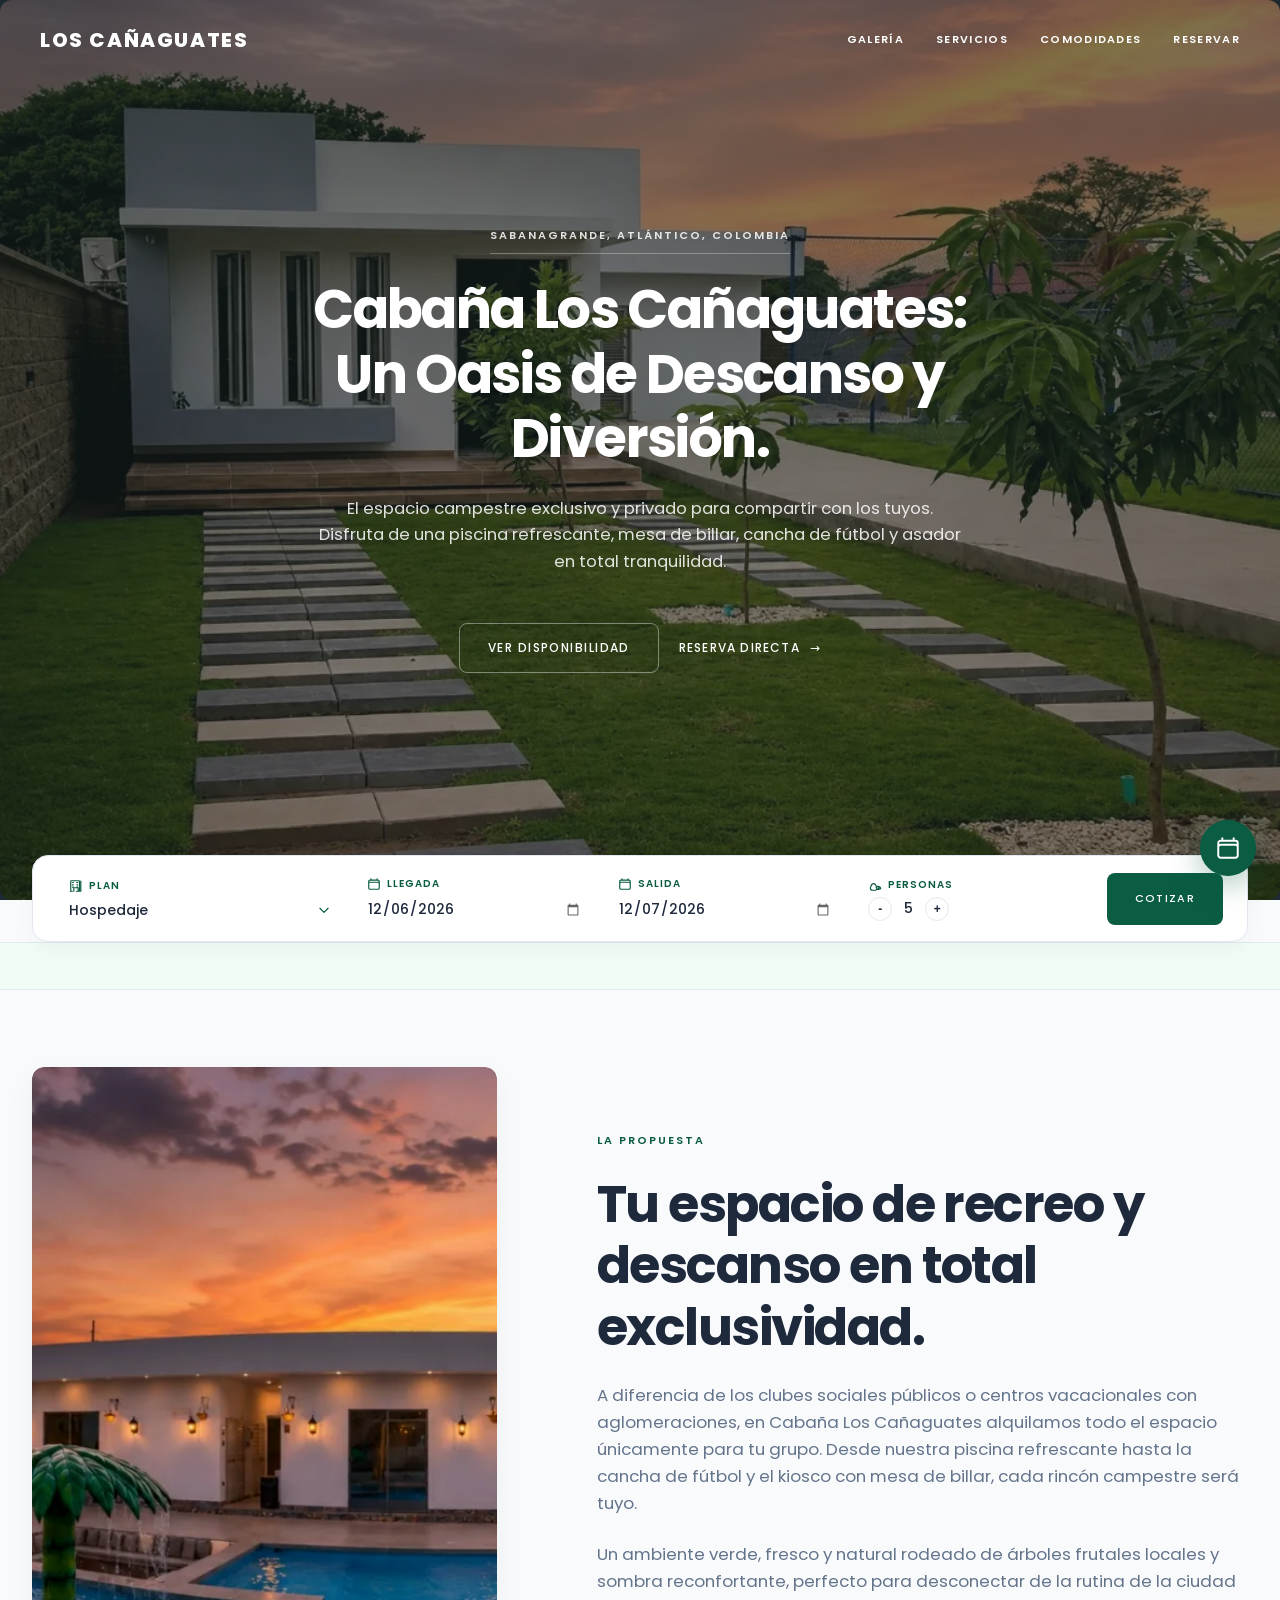
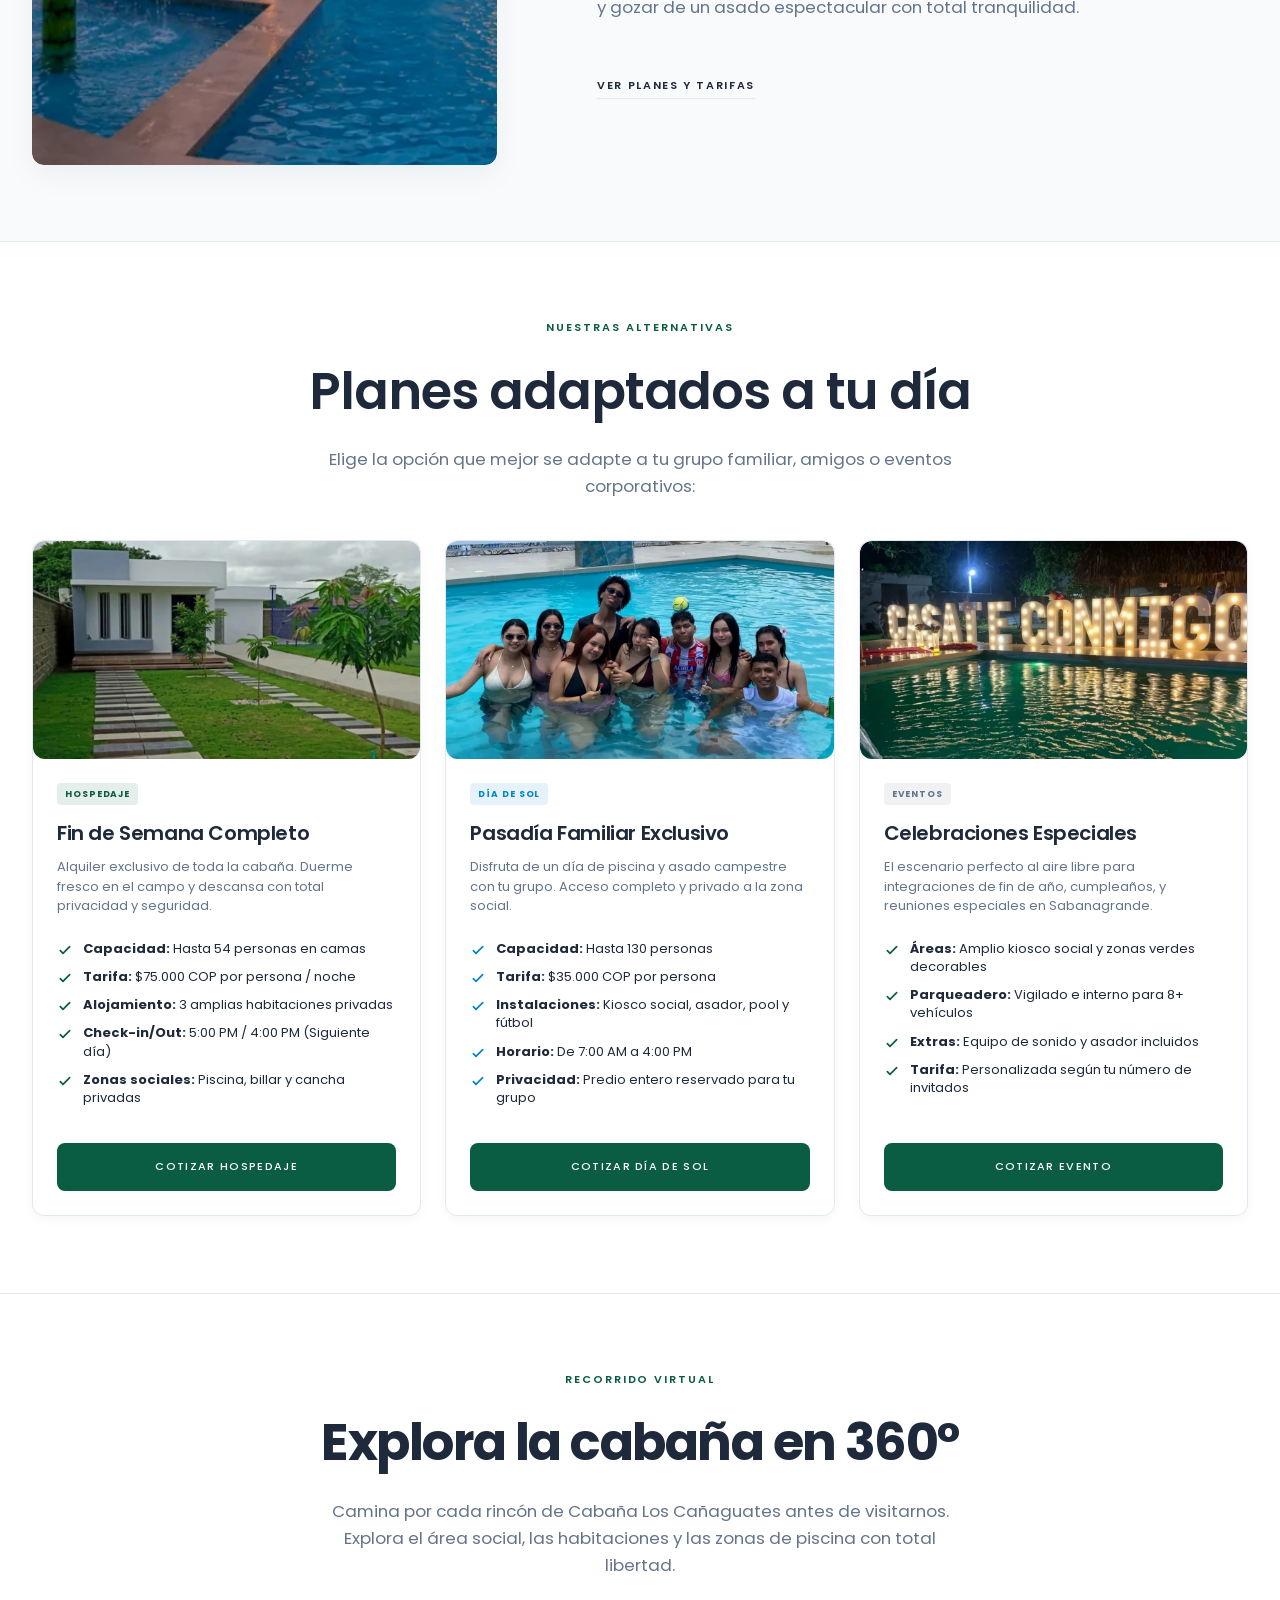
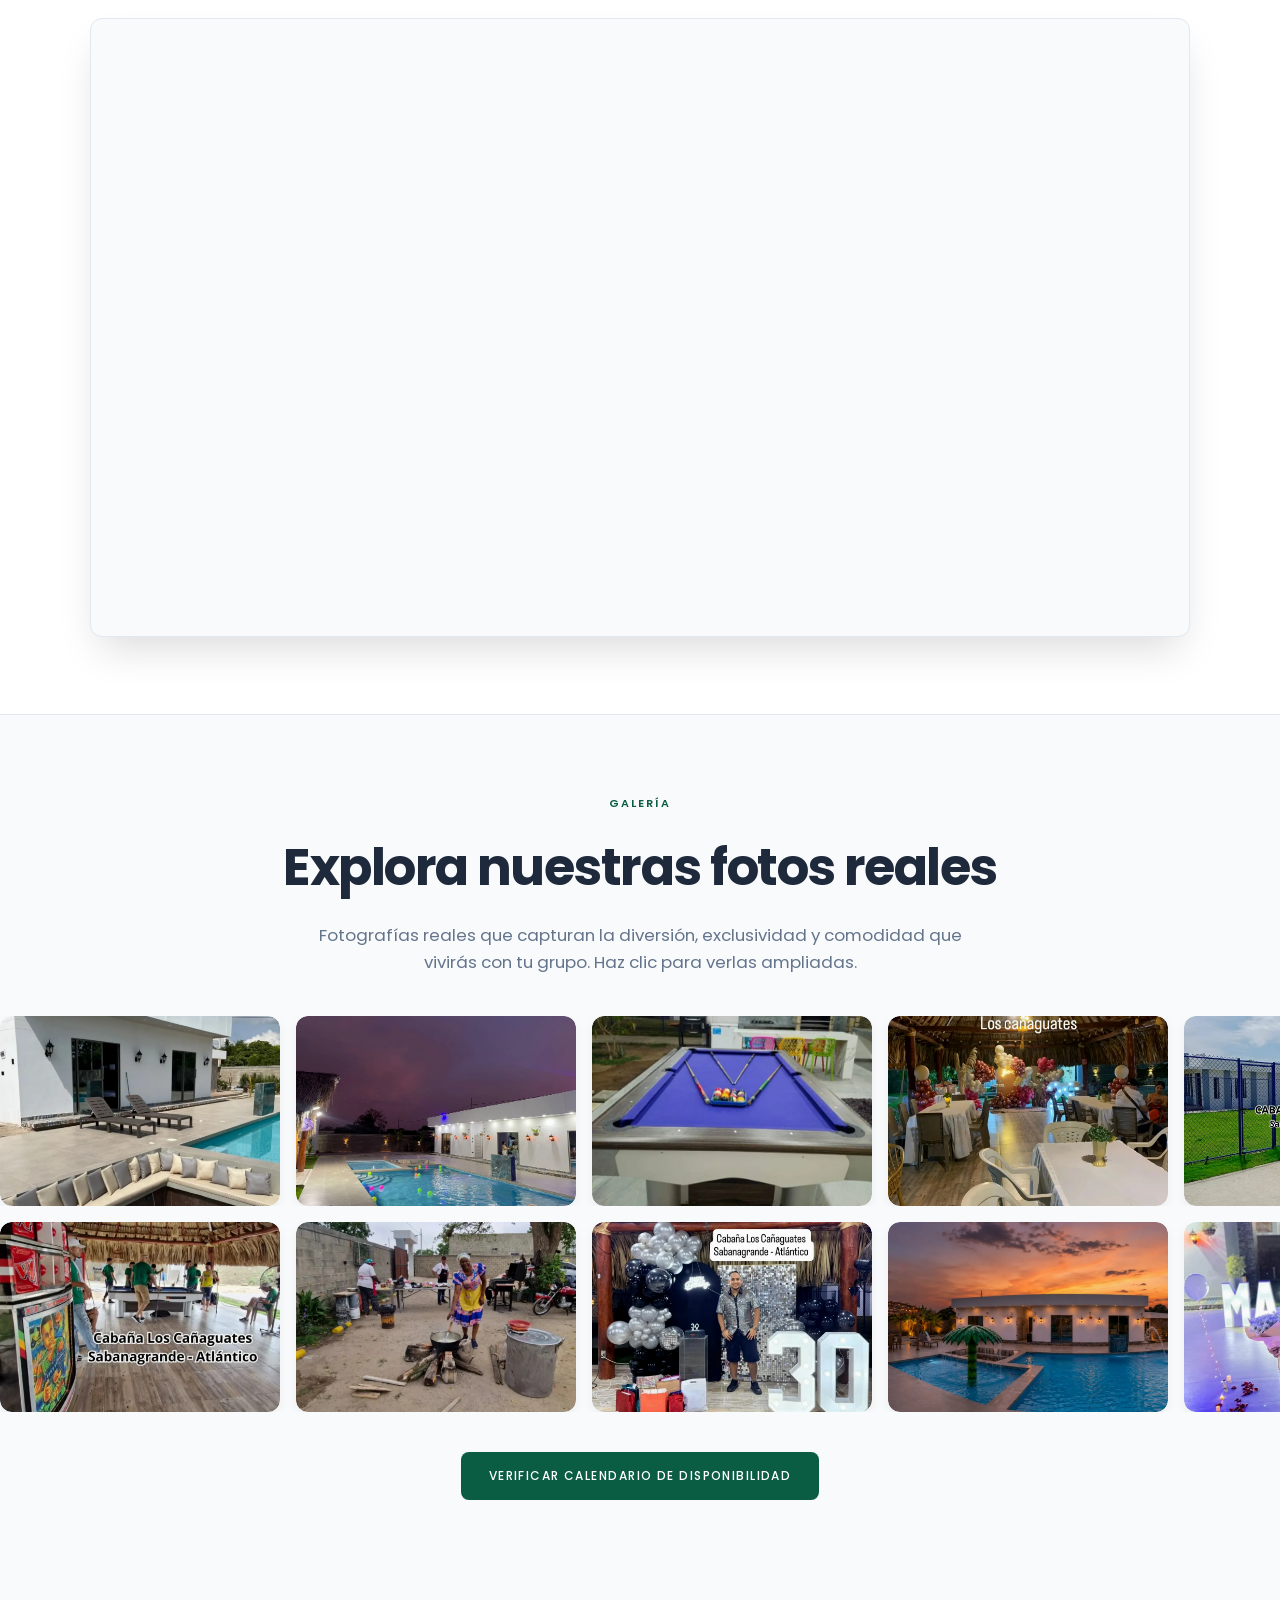
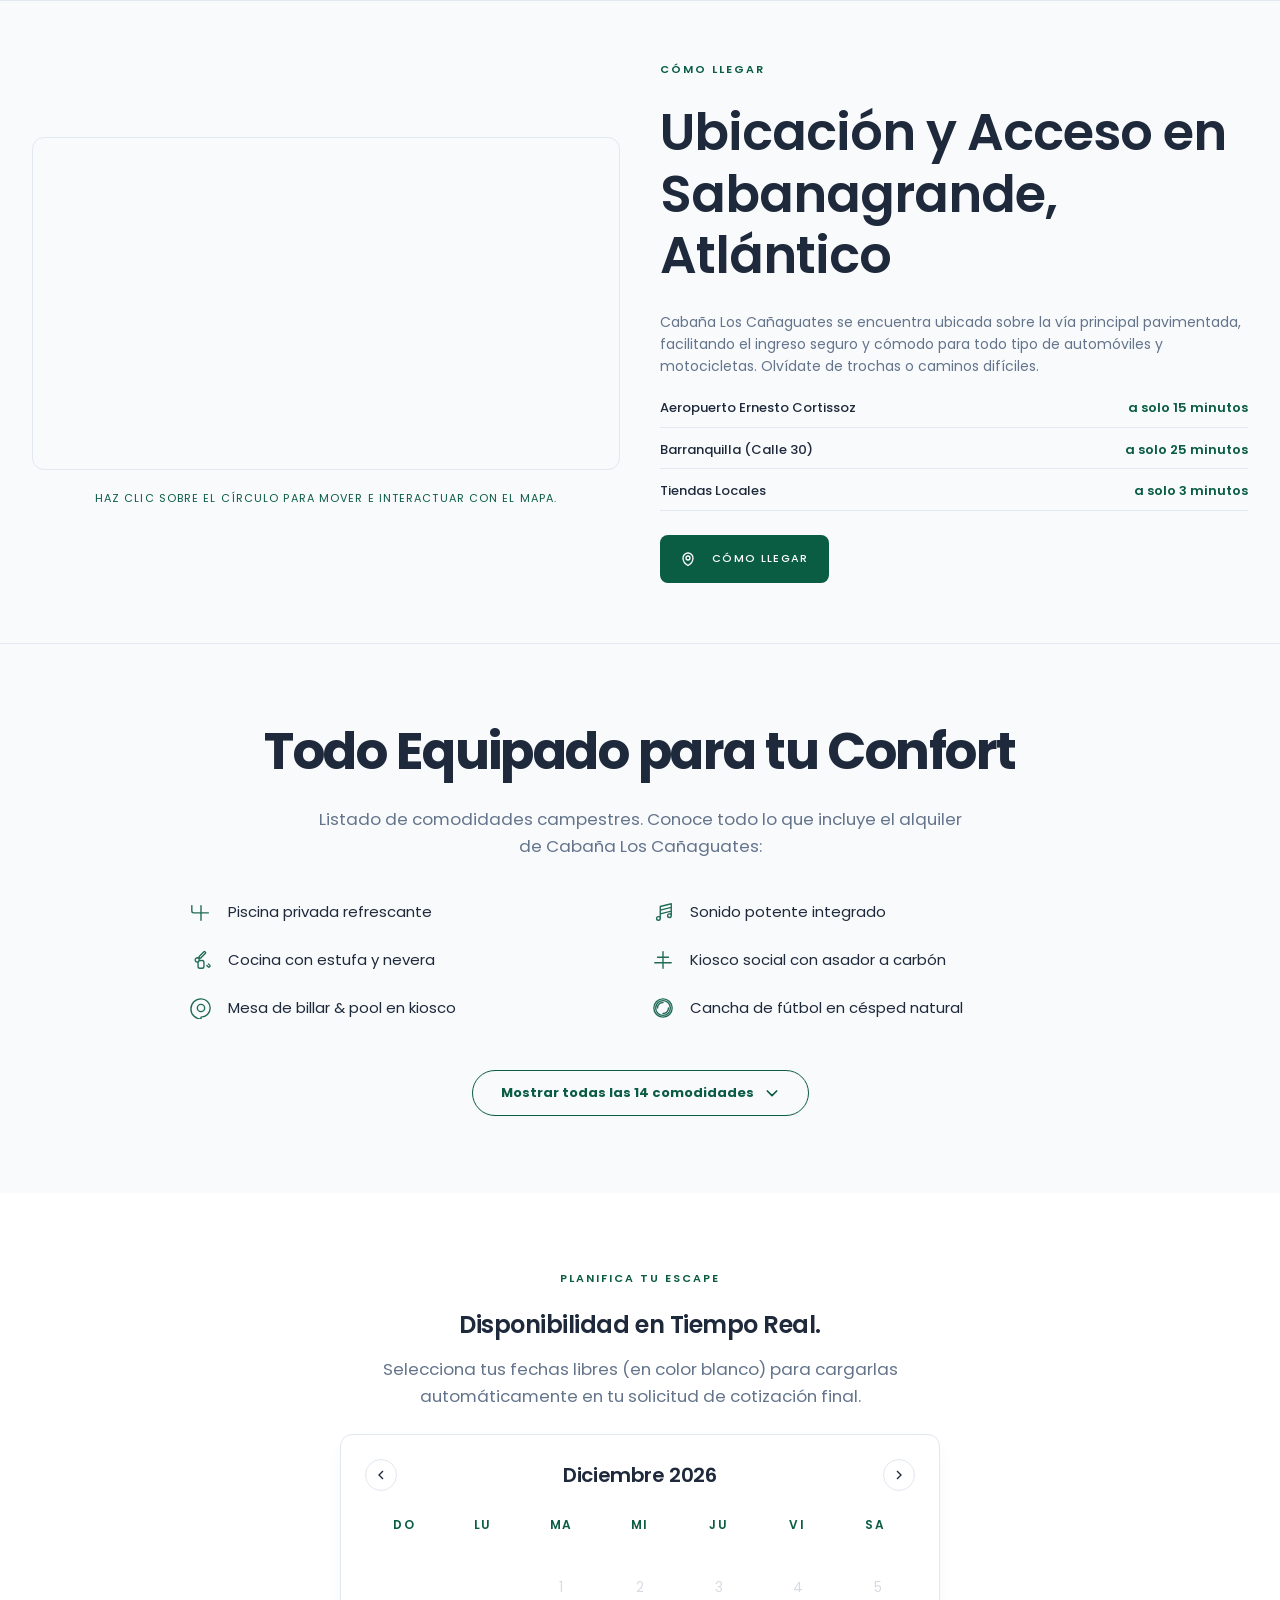
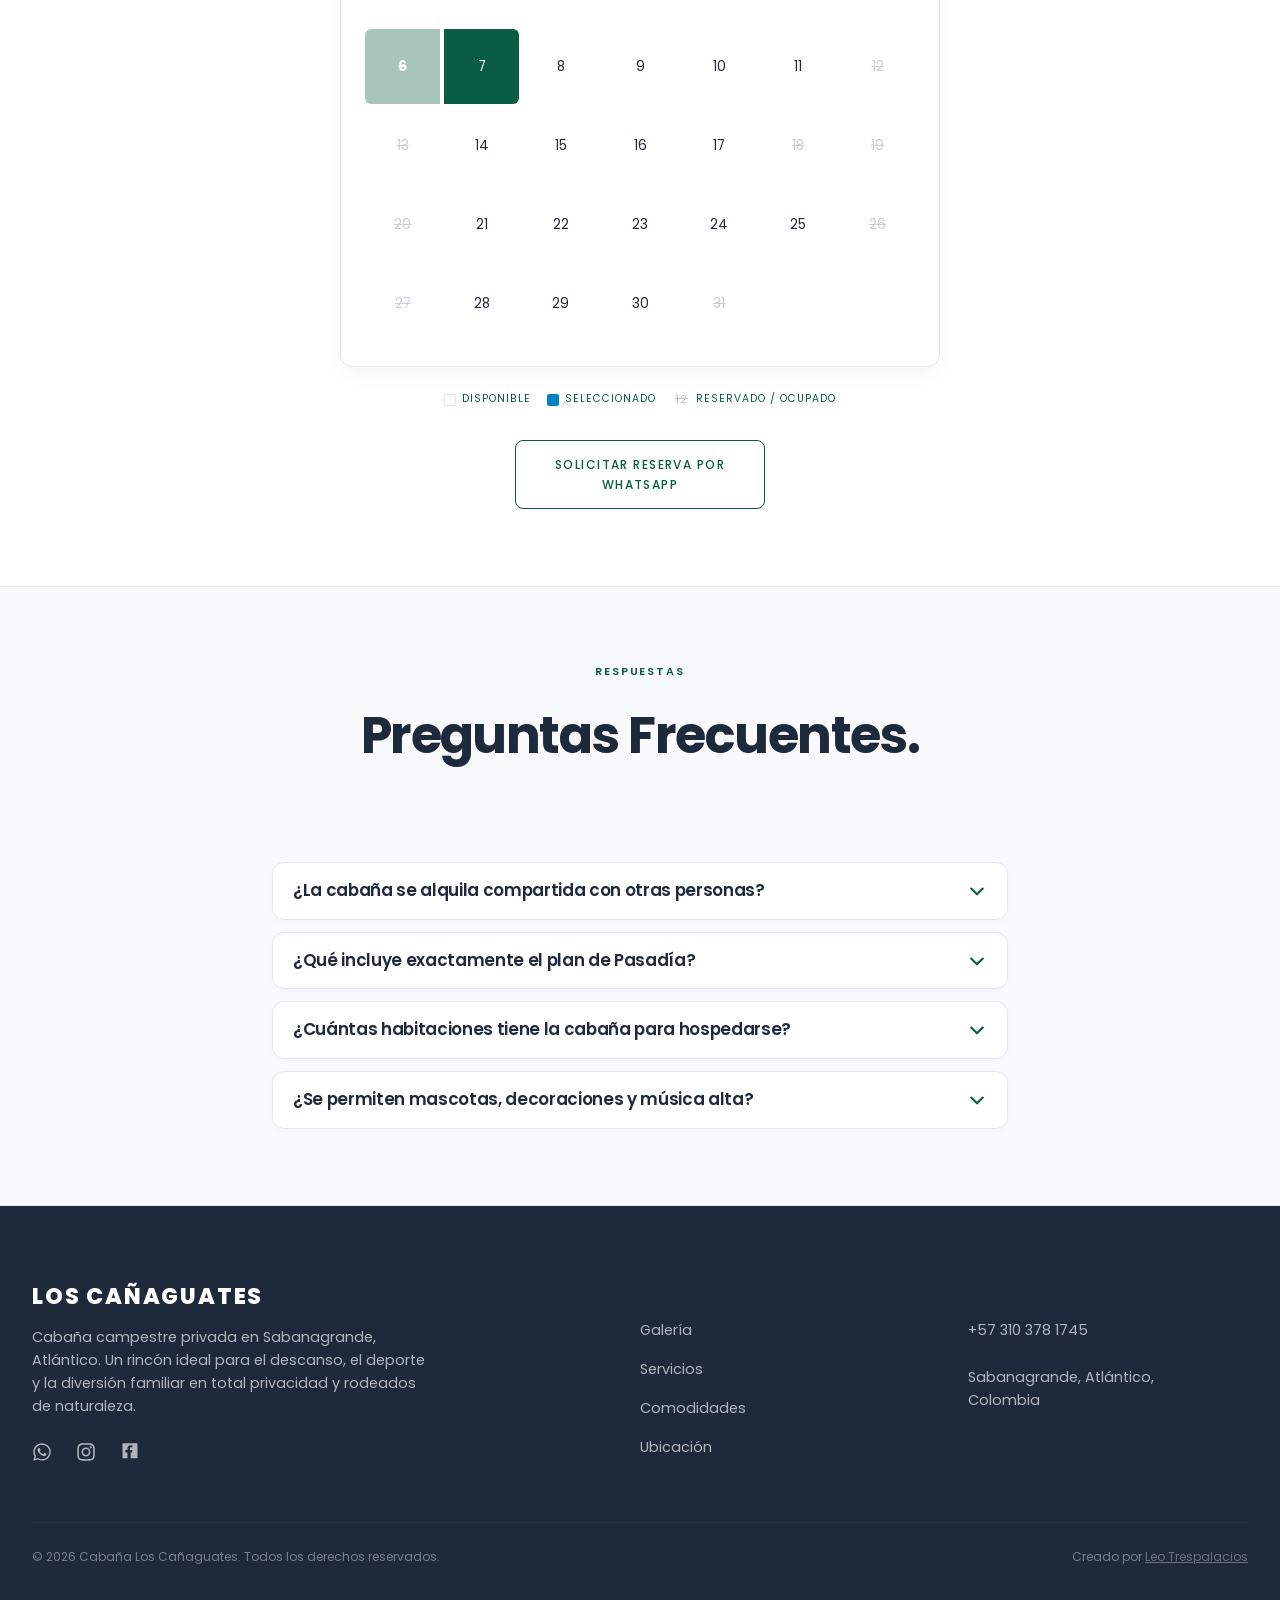
==== index.html @ 4676a1df "ux: simplificar seleccion de fecha para Pasadia y Eventos y optimizar flujos de clicks" ====
<!DOCTYPE html>
<html lang="es">
<head>
  <meta charset="UTF-8">
  <meta name="viewport" content="width=device-width, initial-scale=1.0, maximum-scale=1.0, user-scalable=no">
  <title>Cabaña Los Cañaguates | Alquiler de Cabaña en Sabanagrande, Atlántico | Pasadías y Descanso</title>
  <meta name="description" content="Reserva Cabaña Los Cañaguates en Sabanagrande, Atlántico. Cabaña privada de descanso con piscina, billar, cancha de fútbol y asador. Hospedaje familiar para 54 personas y pasadías.">
  <meta name="keywords" content="cabaña los cañaguates, alquiler cabaña sabanagrande, pasadías sabanagrande, día de sol piscina, cabaña de descanso familiar, eventos sabanagrande, cabaña atlantico">
  <meta name="author" content="Cabaña Los Cañaguates">
  <link rel="canonical" href="https://loscanaquates.com">
  
  <!-- Open Graph -->
  <meta property="og:title" content="Cabaña Los Cañaguates | Alquiler de Cabaña de Descanso y Pasadías en Sabanagrande">
  <meta property="og:description" content="Pasa un día de sol espectacular o un descanso inolvidable. Cabaña exclusiva con piscina, billar, fútbol y asador en Sabanagrande, Atlántico.">
  <meta property="og:image" content="assets/img/bg-hero.webp">
  <meta property="og:url" content="https://loscanaquates.com">
  <meta property="og:type" content="website">

  <!-- Hojas de Estilo -->
  <link rel="preload" href="assets/img/bg-hero.webp" as="image" fetchpriority="high">
  <link rel="stylesheet" href="index.css?v=20260529">
  <noscript>
    <style>
      .reveal {
        opacity: 1 !important;
        transform: none !important;
      }
    </style>
  </noscript>
  
  <!-- Schema.org SEO -->
  <script type="application/ld+json">
  {
    "@context": "https://schema.org",
    "@type": "LodgingBusiness",
    "name": "Cabaña Los Cañaguates",
    "image": "https://loscanaquates.com/assets/img/bg-hero.webp",
    "@id": "https://loscanaquates.com",
    "url": "https://loscanaquates.com",
    "telephone": "+573103781745",
    "address": {
      "@type": "PostalAddress",
      "addressLocality": "Sabanagrande",
      "addressRegion": "Atlántico",
      "addressCountry": "CO"
    },
    "geo": {
      "@type": "GeoCoordinates",
      "latitude": 10.7938,
      "longitude": -74.7570
    },
    "description": "Exclusiva cabaña campestre en Sabanagrande con piscina privada, cancha de fútbol, mesa de billar y asador. Ideal para pasadías y hospedaje de hasta 54 personas en camas.",
    "amenityFeature": [
      {
        "@type": "LocationFeatureSpecification",
        "name": "Piscina Privada",
        "value": true
      },
      {
        "@type": "LocationFeatureSpecification",
        "name": "Mesa de Billar",
        "value": true
      },
      {
        "@type": "LocationFeatureSpecification",
        "name": "Cancha de Fútbol",
        "value": true
      }
    ]
  }
  </script>
</head>
<body>

  <!-- Barra de Navegación -->
  <nav class="navbar" id="navbar">
    <a href="#inicio" class="logo">LOS CAÑAGUATES</a>
    <div class="nav-links">
      <a href="#galeria" class="nav-item">Galería</a>
      <a href="#servicios" class="nav-item">Servicios</a>
      <a href="#amenidades" class="nav-item">Comodidades</a>
      <a href="#calendario" class="nav-item">Reservar</a>
      <button id="menu-toggle" class="menu-toggle" aria-label="Menú">
        <svg xmlns="http://www.w3.org/2000/svg" viewBox="0 0 24 24" width="24" height="24" fill="none" stroke="currentColor" stroke-width="1.5" stroke-linecap="round" stroke-linejoin="round">
          <line x1="3" y1="12" x2="21" y2="12"></line>
          <line x1="3" y1="6" x2="21" y2="6"></line>
          <line x1="3" y1="18" x2="21" y2="18"></line>
        </svg>
      </button>
    </div>
  </nav>

  <!-- Menú Móvil -->
  <div id="mobile-menu" class="mobile-menu" aria-hidden="true">
    <div class="mobile-menu-content">
      <a href="#galeria" class="mobile-nav-item">Galería</a>
      <a href="#servicios" class="mobile-nav-item">Servicios</a>
      <a href="#amenidades" class="mobile-nav-item">Comodidades</a>
      <a href="#calendario" class="btn btn-outline-light mobile-btn-nav">Reservar</a>
    </div>
  </div>

  <!-- 1. Hero Principal -->
  <header id="inicio" class="hero">
    <img src="assets/img/bg-hero.webp" alt="Cabaña campestre Los Cañaguates en Sabanagrande, Atlántico" class="hero-bg desktop-bg">
    <img src="assets/img/bg-hero-mobile.webp" alt="Cabaña campestre Los Cañaguates en Sabanagrande, Atlántico - Vista móvil" class="hero-bg mobile-bg">

    <div class="hero-overlay"></div>
    <div class="container hero-content reveal">
      <span class="eyebrow" style="color: rgba(255,255,255,0.85); border-bottom: 1px solid rgba(255,255,255,0.3); display: inline-block; padding-bottom: 8px;">Sabanagrande, Atlántico, Colombia</span>
      <h1 class="text-serif-display" style="color: var(--color-white);">Cabaña Los Cañaguates: <br>Un Oasis de Descanso y Diversión.</h1>
      <p style="color: rgba(255,255,255,0.9);">El espacio campestre exclusivo y privado para compartir con los tuyos. Disfruta de una piscina refrescante, mesa de billar, cancha de fútbol y asador en total tranquilidad.</p>
      <div class="hero-actions">
        <a href="#calendario" class="btn btn-outline-light">VER DISPONIBILIDAD</a>
        <a href="#calendario" class="btn btn-text" style="color: var(--color-white); font-weight: 500;">RESERVA DIRECTA <span>&rarr;</span></a>
      </div>
    </div>
  </header>

  <!-- 2. Barra de Reserva Avanzada (Booking Bar) -->
  <section class="booking-bar-section">
    <div class="container">
      <div class="booking-bar reveal">
        <div class="booking-field" id="booking-field-plan">
          <div class="booking-label-wrap">
            <svg class="booking-field-icon" xmlns="http://www.w3.org/2000/svg" fill="none" viewBox="0 0 24 24" stroke="currentColor" stroke-width="2">
              <path stroke-linecap="round" stroke-linejoin="round" d="M8.25 21v-4.875c0-.621.504-1.125 1.125-1.125h5.25c.621 0 1.125.504 1.125 1.125V21m0 0h4.5V3.545M12.75 21h7.5M2.25 21h3.45M3 20V4a1 1 0 011-1h13a1 1 0 011 1v16.5M6 6h1.5M6 10h1.5M6 14h1.5M13.5 6H15M13.5 10H15M13.5 14H15" />
            </svg>
            <label class="booking-label" for="booking-plan">Plan</label>
          </div>
          <select id="booking-plan" class="booking-input-select">
            <option value="Hospedaje">Hospedaje</option>
            <option value="Pasadía">Pasadía</option>
          </select>
        </div>
        <div class="booking-field" id="booking-field-checkin">
          <div class="booking-label-wrap">
            <svg class="booking-field-icon" xmlns="http://www.w3.org/2000/svg" fill="none" viewBox="0 0 24 24" stroke="currentColor" stroke-width="2">
              <path stroke-linecap="round" stroke-linejoin="round" d="M6.75 3v2.25M17.25 3v2.25M3 18.75V7.5a2.25 2.25 0 012.25-2.25h13.5A2.25 2.25 0 0121 7.5v11.25m-18 0A2.25 2.25 0 005.25 21h13.5A2.25 2.25 0 0021 18.75m-18 0v-7.5A2.25 2.25 0 015.25 9h13.5A2.25 2.25 0 0121 11.25v7.5" />
            </svg>
            <label class="booking-label" for="booking-checkin">Llegada</label>
          </div>
          <input type="date" id="booking-checkin" class="booking-input">
        </div>
        <div class="booking-field" id="booking-field-checkout">
          <div class="booking-label-wrap">
            <svg class="booking-field-icon" xmlns="http://www.w3.org/2000/svg" fill="none" viewBox="0 0 24 24" stroke="currentColor" stroke-width="2">
              <path stroke-linecap="round" stroke-linejoin="round" d="M6.75 3v2.25M17.25 3v2.25M3 18.75V7.5a2.25 2.25 0 012.25-2.25h13.5A2.25 2.25 0 0121 7.5v11.25m-18 0A2.25 2.25 0 005.25 21h13.5A2.25 2.25 0 0021 18.75m-18 0v-7.5A2.25 2.25 0 015.25 9h13.5A2.25 2.25 0 0121 11.25v7.5" />
            </svg>
            <label class="booking-label" for="booking-checkout">Salida</label>
          </div>
          <input type="date" id="booking-checkout" class="booking-input">
        </div>
        <div class="booking-field" id="booking-field-guests">
          <div class="booking-label-wrap">
            <svg class="booking-field-icon" xmlns="http://www.w3.org/2000/svg" fill="none" viewBox="0 0 24 24" stroke="currentColor" stroke-width="2">
              <path stroke-linecap="round" stroke-linejoin="round" d="M15 19.128a9.38 9.38 0 002.625.372 9.337 9.337 0 004.121-.952 4.125 4.125 0 00-7.533-2.493M15 19.128v-.003c0-1.113-.285-2.16-.786-3.07M15 19.128v.109A3.362 3.362 0 0111.64 21H8c-2.21 0-4-1.79-4-4 0-1.18.513-2.237 1.33-2.97a4.125 4.125 0 017.532-2.446 4.135 4.135 0 003.138 3.137c1.113.286 2.16.786 3.07 1.286v.109a3.363 3.363 0 01-3.07 3.069z" />
            </svg>
            <span class="booking-label">Personas</span>
          </div>
          <div class="booking-stepper">
            <button type="button" class="booking-step-btn" onclick="adjustGuests(-1)">-</button>
            <span class="booking-value" id="booking-guests-val">5</span>
            <button type="button" class="booking-step-btn" onclick="adjustGuests(1)">+</button>
          </div>
        </div>
        <button type="button" id="booking-submit-btn" class="btn btn-solid booking-btn">Cotizar</button>
      </div>
    </div>
  </section>

  <!-- 3. Ticker Marquee (Cinta de texto en bucle) -->
  <section class="quick-facts-ticker">
    <div class="marquee-container reveal">
      <div class="marquee-content">
        <div class="fact-item"><span>Pasadía hasta 60 personas</span><span class="separator">|</span></div>
        <div class="fact-item"><span>Hospedaje de 3 habitaciones</span><span class="separator">|</span></div>
        <div class="fact-item"><span>Piscina, Billar y Fútbol</span><span class="separator">|</span></div>
        <div class="fact-item"><span>Exclusividad y Privacidad 100%</span><span class="separator">|</span></div>
        <!-- Duplicados para bucle continuo -->
        <div class="fact-item"><span>Pasadía hasta 60 personas</span><span class="separator">|</span></div>
        <div class="fact-item"><span>Hospedaje de 3 habitaciones</span><span class="separator">|</span></div>
        <div class="fact-item"><span>Piscina, Billar y Fútbol</span><span class="separator">|</span></div>
        <div class="fact-item"><span>Exclusividad y Privacidad 100%</span><span class="separator">|</span></div>
      </div>
    </div>
  </section>

  <!-- 4. Experiencia / La Propuesta -->
  <section class="section-padding">
    <div class="container experience-wrap">
      <div class="experience-image reveal">
        <img src="assets/img/piscina-lounge-atardecer.webp" alt="Piscina familiar al atardecer en Cabaña Los Cañaguates, Sabanagrande" loading="lazy">
      </div>
      <div class="experience-text reveal delay-2">
        <span class="eyebrow">La Propuesta</span>
        <h2 class="section-title text-serif-display">Tu espacio de recreo y descanso en total exclusividad.</h2>
        <p>A diferencia de los clubes sociales públicos o centros vacacionales con aglomeraciones, en Cabaña Los Cañaguates alquilamos todo el espacio únicamente para tu grupo. Desde nuestra piscina refrescante hasta la cancha de fútbol y el kiosco con mesa de billar, cada rincón campestre será tuyo.</p>
        <p>Un ambiente verde, fresco y natural rodeado de árboles frutales locales y sombra reconfortante, perfecto para desconectar de la rutina de la ciudad y gozar de un asado espectacular con total tranquilidad.</p>
        <br>
        <a href="#servicios" class="link-underline">Ver planes y tarifas</a>
      </div>
    </div>
  </section>

  <!-- 5. Selector de Alternativas (Servicios en 3 Tarjetas) -->
  <section id="servicios" class="section-padding border-top" style="background-color: var(--color-white);">
    <div class="container reveal">
      <div class="text-center mb-24">
        <span class="eyebrow">Nuestras Alternativas</span>
        <h2 class="section-title">Planes adaptados a tu día</h2>
        <p class="section-subtitle center">Elige la opción que mejor se adapte a tu grupo familiar, amigos o eventos corporativos:</p>
      </div>
 
      <div class="services-cards-grid">
        
        <!-- Tarjeta 1: Hospedaje -->
        <div class="service-card">
          <div class="card-image">
            <img src="assets/img/casa-jardin-camino.webp" alt="Alojamiento campestre en Cabaña Los Cañaguates, Sabanagrande, Atlántico" loading="lazy">
          </div>
          <div class="card-content">
            <span class="service-tag tag-hospedaje">Hospedaje</span>
            <h3>Fin de Semana Completo</h3>
            <p class="card-description">Alquiler exclusivo de toda la cabaña. Duerme fresco en el campo y descansa con total privacidad y seguridad.</p>
            
            <ul class="card-bullets">
              <li>
                <svg class="bullet-icon bullet-icon-green" xmlns="http://www.w3.org/2000/svg" fill="none" viewBox="0 0 24 24" stroke="currentColor" stroke-width="2.5"><path stroke-linecap="round" stroke-linejoin="round" d="M5 13l4 4L19 7" /></svg>
                <span><strong>Capacidad:</strong> Hasta 54 personas en camas</span>
              </li>
              <li>
                <svg class="bullet-icon bullet-icon-green" xmlns="http://www.w3.org/2000/svg" fill="none" viewBox="0 0 24 24" stroke="currentColor" stroke-width="2.5"><path stroke-linecap="round" stroke-linejoin="round" d="M5 13l4 4L19 7" /></svg>
                <span><strong>Tarifa:</strong> $75.000 COP por persona / noche</span>
              </li>
              <li>
                <svg class="bullet-icon bullet-icon-green" xmlns="http://www.w3.org/2000/svg" fill="none" viewBox="0 0 24 24" stroke="currentColor" stroke-width="2.5"><path stroke-linecap="round" stroke-linejoin="round" d="M5 13l4 4L19 7" /></svg>
                <span><strong>Alojamiento:</strong> 3 amplias habitaciones privadas</span>
              </li>
              <li>
                <svg class="bullet-icon bullet-icon-green" xmlns="http://www.w3.org/2000/svg" fill="none" viewBox="0 0 24 24" stroke="currentColor" stroke-width="2.5"><path stroke-linecap="round" stroke-linejoin="round" d="M5 13l4 4L19 7" /></svg>
                <span><strong>Check-in/Out:</strong> 5:00 PM / 4:00 PM (Siguiente día)</span>
              </li>
              <li>
                <svg class="bullet-icon bullet-icon-green" xmlns="http://www.w3.org/2000/svg" fill="none" viewBox="0 0 24 24" stroke="currentColor" stroke-width="2.5"><path stroke-linecap="round" stroke-linejoin="round" d="M5 13l4 4L19 7" /></svg>
                <span><strong>Zonas sociales:</strong> Piscina, billar y cancha privadas</span>
              </li>
            </ul>
            
            <div class="card-footer-action">
              <a href="#calendario" onclick="setFormPlan('Hospedaje')" class="btn btn-solid btn-green-bg card-btn">Cotizar Hospedaje</a>
            </div>
          </div>
        </div>

        <!-- Tarjeta 2: Pasadía -->
        <div class="service-card">
          <div class="card-image">
            <img src="assets/img/piscina-huespedes-dia.webp" alt="Pasadía y día de sol en Cabaña Los Cañaguates, Sabanagrande" loading="lazy">
          </div>
          <div class="card-content">
            <span class="service-tag tag-pasadia">Día de Sol</span>
            <h3>Pasadía Familiar Exclusivo</h3>
            <p class="card-description">Disfruta de un día de piscina y asado campestre con tu grupo. Acceso completo y privado a la zona social.</p>
            
            <ul class="card-bullets">
              <li>
                <svg class="bullet-icon bullet-icon-blue" xmlns="http://www.w3.org/2000/svg" fill="none" viewBox="0 0 24 24" stroke="currentColor" stroke-width="2.5"><path stroke-linecap="round" stroke-linejoin="round" d="M5 13l4 4L19 7" /></svg>
                <span><strong>Capacidad:</strong> Hasta 130 personas</span>
              </li>
              <li>
                <svg class="bullet-icon bullet-icon-blue" xmlns="http://www.w3.org/2000/svg" fill="none" viewBox="0 0 24 24" stroke="currentColor" stroke-width="2.5"><path stroke-linecap="round" stroke-linejoin="round" d="M5 13l4 4L19 7" /></svg>
                <span><strong>Tarifa:</strong> $35.000 COP por persona</span>
              </li>
              <li>
                <svg class="bullet-icon bullet-icon-blue" xmlns="http://www.w3.org/2000/svg" fill="none" viewBox="0 0 24 24" stroke="currentColor" stroke-width="2.5"><path stroke-linecap="round" stroke-linejoin="round" d="M5 13l4 4L19 7" /></svg>
                <span><strong>Instalaciones:</strong> Kiosco social, asador, pool y fútbol</span>
              </li>
              <li>
                <svg class="bullet-icon bullet-icon-blue" xmlns="http://www.w3.org/2000/svg" fill="none" viewBox="0 0 24 24" stroke="currentColor" stroke-width="2.5"><path stroke-linecap="round" stroke-linejoin="round" d="M5 13l4 4L19 7" /></svg>
                <span><strong>Horario:</strong> De 7:00 AM a 4:00 PM</span>
              </li>
              <li>
                <svg class="bullet-icon bullet-icon-blue" xmlns="http://www.w3.org/2000/svg" fill="none" viewBox="0 0 24 24" stroke="currentColor" stroke-width="2.5"><path stroke-linecap="round" stroke-linejoin="round" d="M5 13l4 4L19 7" /></svg>
                <span><strong>Privacidad:</strong> Predio entero reservado para tu grupo</span>
              </li>
            </ul>
            
            <div class="card-footer-action">
              <a href="#calendario" onclick="setFormPlan('Pasadía')" class="btn btn-solid btn-green-bg card-btn">Cotizar Día de Sol</a>
            </div>
          </div>
        </div>

        <!-- Tarjeta 3: Eventos -->
        <div class="service-card">
          <div class="card-image">
            <img src="assets/img/evento-propuesta-matrimonio.webp" alt="Eventos y celebraciones especiales en Sabanagrande, Atlántico" loading="lazy">
          </div>
          <div class="card-content">
            <span class="service-tag tag-eventos">Eventos</span>
            <h3>Celebraciones Especiales</h3>
            <p class="card-description">El escenario perfecto al aire libre para integraciones de fin de año, cumpleaños, y reuniones especiales en Sabanagrande.</p>
            
            <ul class="card-bullets">
              <li>
                <svg class="bullet-icon bullet-icon-green" xmlns="http://www.w3.org/2000/svg" fill="none" viewBox="0 0 24 24" stroke="currentColor" stroke-width="2.5"><path stroke-linecap="round" stroke-linejoin="round" d="M5 13l4 4L19 7" /></svg>
                <span><strong>Áreas:</strong> Amplio kiosco social y zonas verdes decorables</span>
              </li>
              <li>
                <svg class="bullet-icon bullet-icon-green" xmlns="http://www.w3.org/2000/svg" fill="none" viewBox="0 0 24 24" stroke="currentColor" stroke-width="2.5"><path stroke-linecap="round" stroke-linejoin="round" d="M5 13l4 4L19 7" /></svg>
                <span><strong>Parqueadero:</strong> Vigilado e interno para 8+ vehículos</span>
              </li>
              <li>
                <svg class="bullet-icon bullet-icon-green" xmlns="http://www.w3.org/2000/svg" fill="none" viewBox="0 0 24 24" stroke="currentColor" stroke-width="2.5"><path stroke-linecap="round" stroke-linejoin="round" d="M5 13l4 4L19 7" /></svg>
                <span><strong>Extras:</strong> Equipo de sonido y asador incluidos</span>
              </li>
              <li>
                <svg class="bullet-icon bullet-icon-green" xmlns="http://www.w3.org/2000/svg" fill="none" viewBox="0 0 24 24" stroke="currentColor" stroke-width="2.5"><path stroke-linecap="round" stroke-linejoin="round" d="M5 13l4 4L19 7" /></svg>
                <span><strong>Tarifa:</strong> Personalizada según tu número de invitados</span>
              </li>
            </ul>
            
            <div class="card-footer-action">
              <a href="https://api.whatsapp.com/send/?phone=573103781745&text=Hola%20Caba%C3%B1a%20Los%20Ca%C3%B1aguates%2C%20quiero%20cotizar%20un%20evento%20especial." target="_blank" class="btn btn-solid btn-green-bg card-btn">Cotizar Evento</a>
            </div>
          </div>
        </div>

      </div>
    </div>
  </section>

  <!-- 5.5. Tour Virtual 360° -->
  <section id="tour-360" class="section-padding border-top" style="background-color: var(--color-white);">
    <div class="container reveal">
      <div class="text-center mb-24">
        <span class="eyebrow">Recorrido Virtual</span>
        <h2 class="section-title text-serif-display">Explora la cabaña en 360°</h2>
        <p class="section-subtitle center">Camina por cada rincón de Cabaña Los Cañaguates antes de visitarnos. Explora el área social, las habitaciones y las zonas de piscina con total libertad.</p>
      </div>
      
      <div class="tour-360-wrapper">
        <!-- REEMPLAZAR EL SRC DE ESTE IFRAME CON EL ENLACE DEL TOUR 360 REAL -->
        <iframe 
          src="https://tour.panoee.net/6a1b6d16828c2418511ce2ad" 
          title="Tour Virtual 360 Cabaña Los Cañaguates" 
          allowfullscreen 
          loading="lazy">
        </iframe>
      </div>
    </div>
  </section>

  <!-- 6. Galería Horizontal Infinita de Doble Fila -->
  <section id="galeria" class="gallery border-top gallery-section-spacing" style="background-color: var(--color-light);">
    <div class="container">
      <div class="text-center reveal mb-24">
        <span class="eyebrow">Galería</span>
        <h2 class="section-title text-serif-display">Explora nuestras fotos reales</h2>
        <p class="section-subtitle center">Fotografías reales que capturan la diversión, exclusividad y comodidad que vivirás con tu grupo. Haz clic para verlas ampliadas.</p>
      </div>
    </div>

    <!-- Fila 1: Se desplaza hacia la izquierda -->
    <div class="infinite-gallery-row infinite-gallery-row--left reveal delay-1">
      <div class="infinite-gallery-track" id="gallery-track-1">
        <div class="gallery-slide-card"><img src="assets/img/casa-piscina-asoleadoras.webp" alt="Casa y piscina principal con asoleadoras" loading="lazy"></div>
        <div class="gallery-slide-card"><img src="assets/img/piscina-noche-decorada.webp" alt="Piscina iluminada de noche con esferas de colores" loading="lazy"></div>
        <div class="gallery-slide-card"><img src="assets/img/mesa-billar.webp" alt="Mesa de billar profesional en el kiosco" loading="lazy"></div>
        <div class="gallery-slide-card"><img src="assets/img/kiosco-decoracion-fiesta.webp" alt="Decoración de fiesta social bajo el kiosco" loading="lazy"></div>
        <div class="gallery-slide-card"><img src="assets/img/cancha-futbol.webp" alt="Cancha de fútbol de césped natural" loading="lazy"></div>
        <!-- Copias duplicadas para efecto infinito sin costura -->
        <div class="gallery-slide-card"><img src="assets/img/casa-piscina-asoleadoras.webp" alt="Casa y piscina principal con asoleadoras" loading="lazy"></div>
        <div class="gallery-slide-card"><img src="assets/img/piscina-noche-decorada.webp" alt="Piscina iluminada de noche con esferas de colores" loading="lazy"></div>
        <div class="gallery-slide-card"><img src="assets/img/mesa-billar.webp" alt="Mesa de billar profesional en el kiosco" loading="lazy"></div>
        <div class="gallery-slide-card"><img src="assets/img/kiosco-decoracion-fiesta.webp" alt="Decoración de fiesta social bajo el kiosco" loading="lazy"></div>
        <div class="gallery-slide-card"><img src="assets/img/cancha-futbol.webp" alt="Cancha de fútbol de césped natural" loading="lazy"></div>
      </div>
    </div>

    <!-- Fila 2: Se desplaza hacia la derecha -->
    <div class="infinite-gallery-row infinite-gallery-row--right reveal delay-2" style="margin-top: 16px;">
      <div class="infinite-gallery-track" id="gallery-track-2">
        <div class="gallery-slide-card"><img src="assets/img/kiosco-billar-pick-up.webp" alt="Mesa de billar y potente sonido pick-up" loading="lazy"></div>
        <div class="gallery-slide-card"><img src="assets/img/cocina-tradicional-lena.webp" alt="Fogón tradicional a leña al aire libre" loading="lazy"></div>
        <div class="gallery-slide-card"><img src="assets/img/evento-cumpleanos-30.webp" alt="Decoración de cumpleaños en el kiosco" loading="lazy"></div>
        <div class="gallery-slide-card"><img src="assets/img/piscina-lounge-atardecer.webp" alt="Piscina y sala lounge hundida al atardecer" loading="lazy"></div>
        <div class="gallery-slide-card"><img src="assets/img/evento-propuesta-pareja.webp" alt="Propuesta de matrimonio romántica al aire libre" loading="lazy"></div>
        <!-- Copias duplicadas para efecto infinito sin costura -->
        <div class="gallery-slide-card"><img src="assets/img/kiosco-billar-pick-up.webp" alt="Mesa de billar y potente sonido pick-up" loading="lazy"></div>
        <div class="gallery-slide-card"><img src="assets/img/cocina-tradicional-lena.webp" alt="Fogón tradicional a leña al aire libre" loading="lazy"></div>
        <div class="gallery-slide-card"><img src="assets/img/evento-cumpleanos-30.webp" alt="Decoración de cumpleaños en el kiosco" loading="lazy"></div>
        <div class="gallery-slide-card"><img src="assets/img/piscina-lounge-atardecer.webp" alt="Piscina y sala lounge hundida al atardecer" loading="lazy"></div>
        <div class="gallery-slide-card"><img src="assets/img/evento-propuesta-pareja.webp" alt="Propuesta de matrimonio romántica al aire libre" loading="lazy"></div>
      </div>
    </div>

    <div class="container text-center reveal mt-40 pb-20">
      <a href="#calendario" class="btn btn-solid btn-green-bg">Verificar Calendario de Disponibilidad</a>
    </div>
  </section>

  <!-- 7. Ubicación y Mapa Interactivo -->
  <section id="tour" class="tour section-padding border-top pt-60 pb-60">
    <div class="container reveal">
      <div class="map-layout-grid">
        
        <!-- Columna Izquierda: Mapa -->
        <div class="map-iframe-column">
          <div class="tour-iframe-wrapper">
            <iframe src="https://www.google.com/maps/embed?pb=!1m18!1m12!1m3!1d15664.205244589903!2d-74.7640473!3d10.7938367!2m3!1f0!2f0!3f0!3m2!1i1024!2i768!4f13.1!3m3!1m2!1s0x8ef42bf8fb5e0ea7%3A0xcad4fe21503c7340!2sSabanagrande%2C%20Atl%C3%A1ntico!5e0!3m2!1ses!2sco!4v1680000000000!5m2!1ses!2sco" title="Mapa de ubicación Google Maps" allowfullscreen="" loading="lazy" referrerpolicy="no-referrer-when-downgrade" frameborder="0"></iframe>
          </div>
          <p class="tour-hint">Haz clic sobre el círculo para mover e interactuar con el mapa.</p>
        </div>

        <!-- Columna Derecha: Instrucciones -->
        <div class="map-details-column">
          <span class="eyebrow">Cómo Llegar</span>
          <h2 class="section-title">Ubicación y Acceso en Sabanagrande, Atlántico</h2>
          <p class="map-text">Cabaña Los Cañaguates se encuentra ubicada sobre la vía principal pavimentada, facilitando el ingreso seguro y cómodo para todo tipo de automóviles y motocicletas. Olvídate de trochas o caminos difíciles.</p>
          
          <div class="distance-guide">
            <div class="distance-item">
              <span class="distance-label">Aeropuerto Ernesto Cortissoz</span>
              <span class="distance-val">a solo 15 minutos</span>
            </div>
            <div class="distance-item">
              <span class="distance-label">Barranquilla (Calle 30)</span>
              <span class="distance-val">a solo 25 minutos</span>
            </div>
            <div class="distance-item">
              <span class="distance-label">Tiendas Locales</span>
              <span class="distance-val">a solo 3 minutos</span>
            </div>
          </div>
          
          <div class="map-actions-wrapper">
            <a href="https://www.google.com/maps/dir/?api=1&destination=10.7938,-74.7570" target="_blank" class="btn btn-solid btn-green-bg map-action-btn">
              <svg xmlns="http://www.w3.org/2000/svg" fill="none" viewBox="0 0 24 24" stroke-width="2" stroke="currentColor" style="width: 16px; height: 16px; margin-right: 6px;"><path stroke-linecap="round" stroke-linejoin="round" d="M15 10.5a3 3 0 11-6 0 3 3 0 016 0z" /><path stroke-linecap="round" stroke-linejoin="round" d="M19.5 10.5c0 7.142-7.5 11.25-7.5 11.25S4.5 17.642 4.5 10.5a7.5 7.5 0 1115 0z" /></svg>
              CÓMO LLEGAR
            </a>
          </div>
        </div>

      </div>
    </div>
  </section>

  <!-- 8. Comodidades (Estilo Airbnb con Acordeón) -->
  <section id="amenidades" class="amenities section-padding border-top">
    <div class="container reveal">
      <h2 class="section-title text-serif-display text-center mb-24">Todo Equipado para tu Confort</h2>
      <p class="section-subtitle center">Listado de comodidades campestres. Conoce todo lo que incluye el alquiler de Cabaña Los Cañaguates:</p>
      
      <div class="airbnb-amenities-grid">
        <!-- Primeras 6 comodidades visibles -->
        <div class="airbnb-amenity">
          <svg fill="none" stroke="currentColor" stroke-width="1.5" viewBox="0 0 24 24"><path stroke-linecap="round" stroke-linejoin="round" d="M12 21v-8m0 0V5m0 8h8M4 13h8m-8 0a2 2 0 01-2-2V5"></path></svg>
          <span>Piscina privada refrescante</span>
        </div>
        <div class="airbnb-amenity">
          <svg fill="none" stroke="currentColor" stroke-width="1.5" viewBox="0 0 24 24"><path stroke-linecap="round" stroke-linejoin="round" d="M9 19V6l12-3v13M9 10l12-3M9 14l12-3M9 19c0 1.1-.9 2-2 2s-2-.9-2-2 .9-2 2-2 2 .9 2 2zm12-3c0 1.1-.9 2-2 2s-2-.9-2-2 .9-2 2-2 2 .9 2 2z"></path></svg>
          <span>Sonido potente integrado</span>
        </div>
        <div class="airbnb-amenity">
          <svg fill="none" stroke="currentColor" stroke-width="1.5" viewBox="0 0 24 24"><path stroke-linecap="round" stroke-linejoin="round" d="M16.88 3.549L16.22 3a.75.75 0 00-1.06 0l-5.16 5.16a.75.75 0 000 1.06l.66.66a.75.75 0 001.06 0l5.16-5.16a.75.75 0 000-1.06zM9.54 13.54a2.25 2.25 0 11-3.18-3.18 2.25 2.25 0 013.18 3.18zm8.799 4.399l1.66 1.66c.293.293.767.293 1.06 0l.66-.66a.75.75 0 000-1.06l-1.66-1.66M13.2 21h-2.4a2 2 0 01-2-2v-4.4a2 2 0 012-2h2.4a2 2 0 012 2V19a2 2 0 01-2 2z"></path></svg>
          <span>Cocina con estufa y nevera</span>
        </div>
        <div class="airbnb-amenity">
          <svg fill="none" stroke="currentColor" stroke-width="1.5" viewBox="0 0 24 24"><path stroke-linecap="round" stroke-linejoin="round" d="M12 3v18M18 9H6M21 15H3"></path></svg>
          <span>Kiosco social con asador a carbón</span>
        </div>
        <div class="airbnb-amenity">
          <svg fill="none" stroke="currentColor" stroke-width="1.5" viewBox="0 0 24 24"><path stroke-linecap="round" stroke-linejoin="round" d="M12 22a10 10 0 100-20 10 10 0 000 22zm0-6a4 4 0 100-8 4 4 0 000 8z"></path></svg>
          <span>Mesa de billar & pool en kiosco</span>
        </div>
        <div class="airbnb-amenity">
          <svg fill="none" stroke="currentColor" stroke-width="1.5" viewBox="0 0 24 24"><path stroke-linecap="round" stroke-linejoin="round" d="M12 2a10 10 0 100 20 10 10 0 000-20zm0 18a8 8 0 110-16 8 8 0 010 16z"></path><path stroke-linecap="round" stroke-linejoin="round" d="M12 6a6 6 0 00-6 6M12 18a6 6 0 006-6"></path></svg>
          <span>Cancha de fútbol en césped natural</span>
        </div>
        
        <!-- Comodidades secundarias (Ocultas por defecto) -->
        <div class="airbnb-amenity amenity-hidden">
          <svg fill="none" stroke="currentColor" stroke-width="1.5" viewBox="0 0 24 24"><path stroke-linecap="round" stroke-linejoin="round" d="M21 13.255A23.931 23.931 0 0112 15c-3.183 0-6.22-.62-9-1.745M16 6V4a2 2 0 00-2-2h-4a2 2 0 00-2 2v2m4 6h.01M5 20h14a2 2 0 002-2V8a2 2 0 00-2-2H5a2 2 0 00-2 2v10a2 2 0 002 2z"></path></svg>
          <span>Parqueadero privado cerrado (8+ vehículos)</span>
        </div>
        <div class="airbnb-amenity amenity-hidden">
          <svg fill="none" stroke="currentColor" stroke-width="1.5" viewBox="0 0 24 24"><path stroke-linecap="round" stroke-linejoin="round" d="M10.325 4.317c.426-1.756 2.924-1.756 3.35 0a1.724 1.724 0 002.573 1.066c1.543-.94 3.31.826 2.37 2.37a1.724 1.724 0 001.065 2.572c1.756.426 1.756 2.924 0 3.35a1.724 1.724 0 00-1.066 2.573c.94 1.543-.826 3.31-2.37 2.37a1.724 1.724 0 00-2.572 1.065c-.426 1.756-2.924 1.756-3.35 0a1.724 1.724 0 00-2.573-1.066c-1.543.94-3.31-.826-2.37-2.37a1.724 1.724 0 00-1.065-2.572c-1.756-.426-1.756-2.924 0-3.35a1.724 1.724 0 001.066-2.573c-.94-1.543.826-3.31 2.37-2.37.996.608 2.296.07 2.572-1.065z"></path><path stroke-linecap="round" stroke-linejoin="round" d="M15 12a3 3 0 11-6 0 3 3 0 016 0z"></path></svg>
          <span>Juegos de mesa (Dominó, barajas y parqués)</span>
        </div>
        <div class="airbnb-amenity amenity-hidden">
          <svg fill="none" stroke="currentColor" stroke-width="1.5" viewBox="0 0 24 24"><path stroke-linecap="round" stroke-linejoin="round" d="M3.75 13.5l10.5-11.25L12 10.5h8.25L9.75 21.75 12 13.5H3.75z"></path></svg>
          <span>Área fresca con hamacas de descanso</span>
        </div>
        <div class="airbnb-amenity amenity-hidden">
          <svg fill="none" stroke="currentColor" stroke-width="1.5" viewBox="0 0 24 24"><path stroke-linecap="round" stroke-linejoin="round" d="M8.25 21v-4.875c0-.621.504-1.125 1.125-1.125h5.25c.621 0 1.125.504 1.125 1.125V21m0 0h4.5V3.545M12.75 21h7.5M2.25 21h3.45M3 20V4a1 1 0 011-1h13a1 1 0 011 1v16.5M6 6h1.5M6 10h1.5M6 14h1.5M13.5 6H15M13.5 10H15M13.5 14H15"></path></svg>
          <span>Zonas verdes campestres con árboles frutales</span>
        </div>
        <div class="airbnb-amenity amenity-hidden">
          <svg fill="none" stroke="currentColor" stroke-width="1.5" viewBox="0 0 24 24"><path stroke-linecap="round" stroke-linejoin="round" d="M9 12l2 2 4-4m5.618-4.016A11.955 11.955 0 0112 2.944a11.955 11.955 0 01-8.618 3.04A12.02 12.02 0 003 9c0 5.591 3.824 10.29 9 11.622 5.176-1.332 9-6.03 9-11.622 0-1.042-.133-2.052-.382-3.016z"></path></svg>
          <span>Portón cerrado y predio seguro</span>
        </div>
        <div class="airbnb-amenity amenity-hidden">
          <svg fill="none" stroke="currentColor" stroke-width="1.5" viewBox="0 0 24 24"><path stroke-linecap="round" stroke-linejoin="round" d="M8.25 3v1.5M4.5 8.25H3m18 0h-1.5M4.5 12H3m18 0h-1.5m-15 3.75H3m18 0h-1.5M8.25 19.5V21M12 3v1.5m0 15V21m3.75-18v1.5m0 15V21m-9-15h10.5a1.5 1.5 0 011.5 1.5v10.5a1.5 1.5 0 01-1.5 1.5H6.75a1.5 1.5 0 01-1.5-1.5V7.5a1.5 1.5 0 011.5-1.5z"></path></svg>
          <span>Zonas de descanso sombreadas</span>
        </div>
        <div class="airbnb-amenity amenity-hidden">
          <svg fill="none" stroke="currentColor" stroke-width="1.5" viewBox="0 0 24 24"><path stroke-linecap="round" stroke-linejoin="round" d="M12 18h.01M8 21h8a2 2 0 002-2V5a2 2 0 00-2-2H8a2 2 0 00-2 2v14a2 2 0 002 2z"></path></svg>
          <span>Conexión Wi-Fi gratuita en kiosco</span>
        </div>
        <div class="airbnb-amenity amenity-hidden">
          <svg fill="none" stroke="currentColor" stroke-width="1.5" viewBox="0 0 24 24"><path stroke-linecap="round" stroke-linejoin="round" d="M15 19.128a9.38 9.38 0 002.625.372 9.337 9.337 0 004.121-.952 4.125 4.125 0 00-7.533-2.493M15 19.128v-.003c0-1.113-.285-2.16-.786-3.07M15 19.128v.109A3.362 3.362 0 0111.64 21H8c-2.21 0-4-1.79-4-4 0-1.18.513-2.237 1.33-2.97a4.125 4.125 0 017.532-2.446 4.135 4.135 0 003.138 3.137c1.113.286 2.16.786 3.07 1.286v.109a3.363 3.363 0 01-3.07 3.069z"></path></svg>
          <span>Baños independientes en área social</span>
        </div>
      </div>
      
      <div style="margin-top: 50px;" id="btn-amenities-container" class="text-center">
        <button id="btn-ver-mas-amenidades" class="btn-pill-amenities">
          <span class="btn-text-label">Mostrar todas las 14 comodidades</span>
          <svg class="chevron-icon" xmlns="http://www.w3.org/2000/svg" fill="none" viewBox="0 0 24 24" stroke="currentColor" stroke-width="2.5">
            <path stroke-linecap="round" stroke-linejoin="round" d="M19 9l-7 7-7-7" />
          </svg>
        </button>
      </div>
    </div>
  </section>

  <!-- 10. Calendario de Disponibilidad iCal-Ready -->
  <section id="calendario" class="section-padding" style="background-color: var(--color-white);">
    <div class="container calendar-container reveal">
      <div class="text-center mb-24">
        <span class="eyebrow">Planifica tu Escape</span>
        <h2>Disponibilidad en Tiempo Real.</h2>
        <p class="section-subtitle center calendar-subtitle">Selecciona tus fechas libres (en color blanco) para cargarlas automáticamente en tu solicitud de cotización final.</p>
      </div>
      
      <div id="custom-calendar-root"></div>
      
      <div class="calendar-legend">
        <div class="calendar-legend-item">
          <span class="legend-swatch legend-swatch--available"></span>
          <span>Disponible</span>
        </div>
        <div class="calendar-legend-item">
          <span class="legend-swatch legend-swatch--selected"></span>
          <span>Seleccionado</span>
        </div>
        <div class="calendar-legend-item">
          <span class="legend-swatch legend-swatch--blocked" style="font-size: 11px; width: auto; height: auto; padding: 0 2px;">12</span>
          <span>Reservado / Ocupado</span>
        </div>
      </div>

      <div class="text-center btn-cotizar-wrap">
        <a href="#calendario" id="btn-cotizar" class="btn btn-outline" style="pointer-events: none; opacity: 0.4; max-width: 250px; width: 100%;">Selecciona tus fechas</a>
      </div>
    </div>
  </section>

  <!-- 12. FAQ (Preguntas Frecuentes) -->
  <section class="section-padding border-top">
    <div class="container faq-container reveal">
      <div class="text-center" style="margin-bottom: 60px;">
        <span class="eyebrow">Respuestas</span>
        <h2 class="section-title text-serif-display">Preguntas Frecuentes.</h2>
      </div>
      
      <div class="faq-item">
        <div class="faq-header">
          <h4>¿La cabaña se alquila compartida con otras personas?</h4>
          <svg class="faq-icon-svg" xmlns="http://www.w3.org/2000/svg" fill="none" viewBox="0 0 24 24" stroke="currentColor" stroke-width="2.5">
            <path stroke-linecap="round" stroke-linejoin="round" d="M19 9l-7 7-7-7" />
          </svg>
        </div>
        <div class="faq-content"><p>No. El alquiler de Cabaña Los Cañaguates (ya sea hospedaje nocturno o pasadía familiar de sol) es 100% exclusivo para tu grupo. Tendrán acceso privado a todas las áreas sociales sin compartir con extraños.</p></div>
      </div>
      <div class="faq-item">
        <div class="faq-header">
          <h4>¿Qué incluye exactamente el plan de Pasadía?</h4>
          <svg class="faq-icon-svg" xmlns="http://www.w3.org/2000/svg" fill="none" viewBox="0 0 24 24" stroke="currentColor" stroke-width="2.5">
            <path stroke-linecap="round" stroke-linejoin="round" d="M19 9l-7 7-7-7" />
          </svg>
        </div>
        <div class="faq-content"><p>El pasadía da acceso libre a la piscina, kioscos sociales, asador a carbón, mesa de billar y cancha de fútbol en el horario de 7:00 AM a 4:00 PM. No incluye acceso a las habitaciones para pasar la noche.</p></div>
      </div>
      <div class="faq-item">
        <div class="faq-header">
          <h4>¿Cuántas habitaciones tiene la cabaña para hospedarse?</h4>
          <svg class="faq-icon-svg" xmlns="http://www.w3.org/2000/svg" fill="none" viewBox="0 0 24 24" stroke="currentColor" stroke-width="2.5">
            <path stroke-linecap="round" stroke-linejoin="round" d="M19 9l-7 7-7-7" />
          </svg>
        </div>
        <div class="faq-content"><p>La cabaña cuenta con **3 amplias habitaciones privadas** equipadas con aire acondicionado, camas confortables y baños impecables, ideales para hospedar cómodamente a grupos familiares de hasta 15 personas.</p></div>
      </div>
      <div class="faq-item">
        <div class="faq-header">
          <h4>¿Se permiten mascotas, decoraciones y música alta?</h4>
          <svg class="faq-icon-svg" xmlns="http://www.w3.org/2000/svg" fill="none" viewBox="0 0 24 24" stroke="currentColor" stroke-width="2.5">
            <path stroke-linecap="round" stroke-linejoin="round" d="M19 9l-7 7-7-7" />
          </svg>
        </div>
        <div class="faq-content"><p>Las mascotas son bienvenidas en las zonas verdes. Puedes decorar los kioscos para celebraciones. Contamos con equipo de sonido potente, pero pedimos moderación en el volumen en horas de la noche por respeto al entorno rural.</p></div>
      </div>
    </div>
  </section>

  <!-- 14. Footer / Políticas -->
  <footer class="footer border-top section-padding" style="background-color: var(--color-dark); color: var(--color-white); padding-bottom: 40px;">
    <div class="container reveal">
      <div class="footer-grid">
        <!-- Marca y Visión -->
        <div class="footer-col-brand">
          <h4 class="footer-brand">Los Cañaguates</h4>
          <p class="footer-desc">Cabaña campestre privada en Sabanagrande, Atlántico. Un rincón ideal para el descanso, el deporte y la diversión familiar en total privacidad y rodeados de naturaleza.</p>
          <div class="footer-socials" style="display: flex; gap: 24px; align-items: center; margin-top: 24px;">
            <a href="https://api.whatsapp.com/send/?phone=573103781745" target="_blank" class="footer-social-icon" aria-label="WhatsApp Directo">
              <svg xmlns="http://www.w3.org/2000/svg" viewBox="0 0 448 512" width="20" height="20" fill="currentColor">
                <path d="M380.9 97.1C339 55.1 283.2 32 223.9 32c-122.4 0-222 99.6-222 222 0 39.1 10.2 77.3 29.6 111L0 480l117.7-30.9c32.4 17.7 68.9 27 106.1 27h.1c122.3 0 224.1-99.6 224.1-222 0-59.3-25.2-115-67.1-157.1zm-157 341.6c-33.2 0-65.7-8.9-94-25.7l-6.7-4-69.8 18.3L72 359.2l-4.4-7c-18.5-29.4-28.2-63.3-28.2-98.2 0-101.7 82.8-184.5 184.6-184.5 49.3 0 95.6 19.2 130.4 54.1 34.8 34.9 56.2 81.2 56.1 130.5 0 101.8-84.9 184.6-186.6 184.6zm101.2-138.2c-5.5-2.8-32.8-16.2-37.9-18-5.1-1.9-8.8-2.8-12.5 2.8-3.7 5.6-14.3 18-17.6 21.8-3.2 3.7-6.5 4.2-12 1.4-32.6-16.3-54-29.1-75.5-66-5.7-9.8 5.7-9.1 16.3-30.3 1.8-3.7.9-6.9-.5-9.7-1.4-2.8-12.5-30.1-17.1-41.2-4.5-10.8-9.1-9.3-12.5-9.5-3.2-.2-6.9-.2-10.6-.2-3.7 0-9.7 1.4-14.8 6.9-5.1 5.6-19.4 19-19.4 46.3 0 27.3 19.9 53.7 22.6 57.4 2.8 3.7 39.1 59.7 94.8 83.8 35.2 15.2 49 16.5 66.6 13.9 10.7-1.6 32.8-13.4 37.4-26.4 4.6-13 4.6-24.1 3.2-26.4-1.3-2.5-5-3.9-10.5-6.6z"/>
              </svg>
            </a>
            <a href="https://www.instagram.com/cabanaloscanaguates/" target="_blank" class="footer-social-icon" aria-label="Instagram">
              <svg xmlns="http://www.w3.org/2000/svg" viewBox="0 0 448 512" width="20" height="20" fill="currentColor">
                <path d="M224.1 141c-63.6 0-114.9 51.3-114.9 114.9s51.3 114.9 114.9 114.9S339 319.5 339 255.9 287.7 141 224.1 141zm0 189.6c-41.1 0-74.7-33.5-74.7-74.7 0-41.1 33.5-74.7 74.7-74.7 41.1 0 74.7 33.5 74.7 74.7 0 41.2-33.6 74.7-74.7 74.7zm146.4-194.3c0 14.9-12 26.8-26.8 26.8-14.9 0-26.8-12-26.8-26.8s12-26.8 26.8-26.8 26.8 12 26.8 26.8zm76.1 27.2c-1.7-35.9-9.9-67.7-36.2-93.9-26.2-26.2-58-34.4-93.9-36.2-37-2.1-147.9-2.1-184.9 0-35.8 1.7-67.6 9.9-93.9 36.1s-34.4 58-36.2 93.9c-2.1 37-2.1 147.9 0 184.9 1.7 35.9 9.9 67.7 36.2 93.9s58 34.4 93.9 36.2c37 2.1 147.9 2.1 184.9 0 35.9-1.7 67.7-9.9 93.9-36.2 26.2-26.2 34.4-58 36.2-93.9 2.1-37 2.1-147.8 0-184.8zM398.8 388c-7.8 19.6-22.9 34.7-42.6 42.6-29.5 11.7-99.5 9-132.1 9s-102.7 2.6-132.1-9c-19.6-7.8-34.7-22.9-42.6-42.6-11.7-29.5-9-99.5-9-132.1s-2.6-102.7 9-132.1c7.8-19.6 22.9-34.7 42.6-42.6 29.5-11.7 99.5-9 132.1-9s102.7-2.6 132.1 9c19.6 7.8 34.7 22.9 42.6 42.6 11.7 29.5 9 99.5 9 132.1s2.7 102.7-9 132.1z"/>
              </svg>
            </a>
            <a href="https://www.facebook.com/cabanaloscanaguates" target="_blank" class="footer-social-icon" aria-label="Facebook">
              <svg xmlns="http://www.w3.org/2000/svg" viewBox="0 0 448 512" width="20" height="20" fill="currentColor">
                <path d="M400 32H48A16 16 0 0 0 32 48v352a16 16 0 0 0 16 16h111V268h-52v-62h52v-46c0-51.4 31.4-80 78-80 22.3 0 41.5 1.6 47 2.3v54.4h-32.2c-25 0-29.8 12-29.8 29.3v38.3h60.3l-7.9 62H242v148h158a16 16 0 0 0 16-16V48a16 16 0 0 0-16-16z"/>
              </svg>
            </a>
          </div>
        </div>

        <!-- Sitemap -->
        <div>
          <h4 class="footer-title">Descubre</h4>
          <ul class="footer-list">
            <li><a href="#galeria">Galería</a></li>
            <li><a href="#servicios">Servicios</a></li>
            <li><a href="#amenidades">Comodidades</a></li>
            <li><a href="#tour">Ubicación</a></li>
          </ul>
        </div>

        <!-- Contacto -->
        <div>
          <h4 class="footer-title">Contacto</h4>
          <ul class="footer-list">
            <li><a href="tel:+573103781745">+57 310 378 1745</a></li>
            <li style="margin-top: 8px;">Sabanagrande, Atlántico,<br>Colombia</li>
          </ul>
        </div>
      </div>
      
      <div class="footer-bottom border-top footer-bottom-border">
        <p>© 2026 Cabaña Los Cañaguates. Todos los derechos reservados.</p>
        <div class="footer-links-bottom">
          <span>Creado por <a href="https://www.instagram.com/leo3palacios/" target="_blank" style="text-decoration: underline; opacity: 0.85; transition: opacity 0.2s;">Leo Trespalacios</a></span>
        </div>
      </div>
    </div>
  </footer>

  <!-- Botón de Cotización Flotante (Express Booking) -->
  <div class="express-booking-container">
    <!-- El botón flotante -->
    <button id="express-booking-fab" class="express-booking-fab" aria-label="Cotización Express" title="Cotización Rápida">
      <svg class="fab-icon" xmlns="http://www.w3.org/2000/svg" fill="none" viewBox="0 0 24 24" stroke="currentColor">
        <path stroke-linecap="round" stroke-linejoin="round" d="M6.75 3v2.25M17.25 3v2.25M3 18.75V7.5a2.25 2.25 0 012.25-2.25h13.5A2.25 2.25 0 0121 7.5v11.25m-18 0A2.25 2.25 0 005.25 21h13.5A2.25 2.25 0 0021 18.75m-18 0v-7.5A2.25 2.25 0 015.25 9h13.5A2.25 2.25 0 0121 11.25v7.5" />
      </svg>
      <span class="fab-pulse"></span>
    </button>

    <!-- La tarjeta de cotización express -->
    <div id="express-booking-card" class="express-booking-card" aria-hidden="true">
      <div class="express-card-header">
        <div>
          <h4>Cotización Rápida 🌴</h4>
          <p>Cotiza tu fecha en 1 minuto</p>
        </div>
        <button id="express-card-close" class="express-card-close" aria-label="Cerrar">&times;</button>
      </div>
      
      <form id="express-booking-form" class="express-card-body">
        <!-- Selector de Servicio -->
        <div class="express-form-group">
          <label class="express-form-label">¿Qué plan deseas?</label>
          <div class="express-plan-selector">
            <button type="button" class="express-plan-btn active" data-plan="Hospedaje">Hospedaje</button>
            <button type="button" class="express-plan-btn" data-plan="Pasadía">Pasadía</button>
            <button type="button" class="express-plan-btn" data-plan="Eventos">Eventos</button>
          </div>
        </div>

        <!-- Selector de Fecha (Llegada/Día) -->
        <div class="express-form-group" id="express-field-checkin">
          <label for="express-date" class="express-form-label" id="express-date-label">¿Cuándo llegas? (Llegada)</label>
          <div class="express-input-wrapper">
            <svg class="express-input-icon" xmlns="http://www.w3.org/2000/svg" fill="none" viewBox="0 0 24 24" stroke="currentColor" stroke-width="2">
              <path stroke-linecap="round" stroke-linejoin="round" d="M6.75 3v2.25M17.25 3v2.25M3 18.75V7.5a2.25 2.25 0 012.25-2.25h13.5A2.25 2.25 0 0121 7.5v11.25m-18 0A2.25 2.25 0 005.25 21h13.5A2.25 2.25 0 0021 18.75m-18 0v-7.5A2.25 2.25 0 015.25 9h13.5A2.25 2.25 0 0121 11.25v7.5" />
            </svg>
            <input type="date" id="express-date" class="express-input-date" required>
          </div>
        </div>

        <!-- Selector de Fecha de Salida (Solo para Hospedaje) -->
        <div class="express-form-group" id="express-field-checkout" style="display: none;">
          <label for="express-date-checkout" class="express-form-label">¿Hasta qué día? (Salida)</label>
          <div class="express-input-wrapper">
            <svg class="express-input-icon" xmlns="http://www.w3.org/2000/svg" fill="none" viewBox="0 0 24 24" stroke="currentColor" stroke-width="2">
              <path stroke-linecap="round" stroke-linejoin="round" d="M6.75 3v2.25M17.25 3v2.25M3 18.75V7.5a2.25 2.25 0 012.25-2.25h13.5A2.25 2.25 0 0121 7.5v11.25m-18 0A2.25 2.25 0 005.25 21h13.5A2.25 2.25 0 0021 18.75m-18 0v-7.5A2.25 2.25 0 015.25 9h13.5A2.25 2.25 0 0121 11.25v7.5" />
            </svg>
            <input type="date" id="express-date-checkout" class="express-input-date">
          </div>
        </div>

        <!-- Cantidad de Huéspedes -->
        <div class="express-form-group">
          <label class="express-form-label">¿Cuántas personas?</label>
          <div class="express-guests-stepper">
            <button type="button" class="express-step-btn" id="express-guest-dec" aria-label="Menos personas">-</button>
            <span class="express-guests-value" id="express-guests-val">5</span>
            <button type="button" class="express-step-btn" id="express-guest-inc" aria-label="Más personas">+</button>
          </div>
        </div>

        <!-- Botón de Enviar -->
        <button type="submit" class="express-submit-btn">
          <svg class="whatsapp-icon" xmlns="http://www.w3.org/2000/svg" viewBox="0 0 448 512" fill="currentColor">
            <path d="M380.9 97.1C339 55.1 283.2 32 223.9 32c-122.4 0-222 99.6-222 222 0 39.1 10.2 77.3 29.6 111L0 480l117.7-30.9c32.4 17.7 68.9 27 106.1 27h.1c122.3 0 224.1-99.6 224.1-222 0-59.3-25.2-115-67.1-157.1zm-157 341.6c-33.2 0-65.7-8.9-94-25.7l-6.7-4-69.8 18.3L72 359.2l-4.4-7c-18.5-29.4-28.2-63.3-28.2-98.2 0-101.7 82.8-184.5 184.6-184.5 49.3 0 95.6 19.2 130.4 54.1 34.8 34.9 56.2 81.2 56.1 130.5 0 101.8-84.9 184.6-186.6 184.6zm101.2-138.2c-5.5-2.8-32.8-16.2-37.9-18-5.1-1.9-8.8-2.8-12.5 2.8-3.7 5.6-14.3 18-17.6 21.8-3.2 3.7-6.5 4.2-12 1.4-32.6-16.3-54-29.1-75.5-66-5.7-9.8 5.7-9.1 16.3-30.3 1.8-3.7.9-6.9-.5-9.7-1.4-2.8-12.5-30.1-17.1-41.2-4.5-10.8-9.1-9.3-12.5-9.5-3.2-.2-6.9-.2-10.6-.2-3.7 0-9.7 1.4-14.8 6.9-5.1 5.6-19.4 19-19.4 46.3 0 27.3 19.9 53.7 22.6 57.4 2.8 3.7 39.1 59.7 94.8 83.8 35.2 15.2 49 16.5 66.6 13.9 10.7-1.6 32.8-13.4 37.4-26.4 4.6-13 4.6-24.1 3.2-26.4-1.3-2.5-5-3.9-10.5-6.6z"/>
          </svg>
          COTIZAR POR WHATSAPP
        </button>
      </form>
    </div>
  </div>

  <!-- Lightbox Element -->
  <div id="lightbox" class="lightbox" aria-hidden="true">
    <button class="lightbox-close" aria-label="Cerrar">&times;</button>
    <img class="lightbox-img" src="" alt="Vista ampliada" />
  </div>

  <!-- Script Principal -->
  <script defer src="index.js?v=20260529"></script>
</body>
</html>
---- index.css ----
@import url('https://fonts.googleapis.com/css2?family=Poppins:wght@300;400;500;600;700&display=swap');

:root {
  --color-primary: #0A5C43; /* Verde Esmeralda Natural */
  --color-secondary: #0284C7; /* Azul Piscina Intenso */
  --color-white: #FFFFFF;
  --color-bg-light: #F8FAFC; /* Gris Ultra Claro */
  --color-text: #1E293B; /* Gris Oscuro */
  --color-text-muted: #64748B; /* Gris Medio */
  --color-border: #E2E8F0; /* Gris Claro border */
  --font-sans: 'Poppins', system-ui, -apple-system, sans-serif;
  --transition-fast: 0.3s ease;
  --transition-slow: 0.8s cubic-bezier(0.16, 1, 0.3, 1);
  --transition-reveal: 1.2s cubic-bezier(0.2, 0.8, 0.2, 1);
  --radius: 12px;
  --spacing-section-mobile: 32px;
  --spacing-section-desktop: 60px;

  /* Mapeo de compatibilidad para actualizar clases anteriores al nuevo sistema */
  --color-dark: var(--color-text);
  --color-light: var(--color-bg-light);
  --color-green: var(--color-primary);
  --color-blue: var(--color-secondary);
}

* { 
  margin: 0; 
  padding: 0; 
  box-sizing: border-box; 
}

html, body { 
  overflow-x: hidden; 
  width: 100%; 
  position: relative; 
  scroll-behavior: smooth;
}

section[id], header[id] {
  scroll-margin-top: 90px;
}

body { 
  font-family: var(--font-sans); 
  background-color: var(--color-bg-light); 
  color: var(--color-text); 
  font-weight: 400; 
  line-height: 1.6; 
  -webkit-font-smoothing: antialiased; 
}

h1, h2, h3, h4, h5 { 
  font-family: var(--font-sans); 
  font-weight: 600; 
  line-height: 1.2; 
  color: var(--color-text); 
  letter-spacing: -0.02em; 
}

/* Helper Class - Redefined to match Poppins */
.text-serif-display {
  font-family: var(--font-sans) !important;
  font-weight: 700 !important;
  font-style: normal !important;
  letter-spacing: -0.03em !important;
}

img { 
  max-width: 100%; 
  height: auto; 
  display: block; 
  object-fit: cover; 
  filter: brightness(0.97) contrast(1.03); 
  transition: transform var(--transition-slow); 
  border-radius: var(--radius);
}

.gallery-slide-card img, 
.service-tab-image img, 
.experience-image img, 
.carousel-img,
.card-image img {
  aspect-ratio: 16 / 9;
  object-fit: cover;
  width: 100%;
}

a { 
  text-decoration: none; 
  color: inherit; 
}

.container { 
  width: 100%; 
  max-width: 1440px; 
  margin: 0 auto; 
  padding: 0 32px; 
}

.text-center { 
  text-align: center; 
}

.eyebrow { 
  display: block; 
  font-family: var(--font-sans); 
  font-size: 11px; 
  text-transform: uppercase; 
  letter-spacing: 0.18em; 
  font-weight: 600; 
  color: var(--color-green); 
  margin-bottom: 24px; 
}

/* Animaciones Reveal */
.reveal { 
  transform: translateY(40px); 
  opacity: 0; 
  transition: all var(--transition-reveal); 
}

.reveal.active { 
  transform: translateY(0); 
  opacity: 1; 
}

.delay-1 { transition-delay: 0.1s; } 
.delay-2 { transition-delay: 0.2s; } 
.delay-3 { transition-delay: 0.3s; }

/* Botones */
.btn { 
  display: inline-flex; 
  align-items: center; 
  justify-content: center; 
  gap: 10px; 
  padding: 14px 28px; 
  font-family: var(--font-sans); 
  font-weight: 500; 
  font-size: 12px; 
  text-transform: uppercase; 
  letter-spacing: 0.12em; 
  cursor: pointer; 
  border-radius: 8px; 
  transition: all 0.3s ease; 
  min-height: 48px; 
}

.btn-solid { 
  background-color: var(--color-primary); 
  color: var(--color-white); 
  border: none; 
}

.btn-solid:hover { 
  background-color: #084d38; 
  transform: translateY(-2px); 
  box-shadow: 0 8px 20px -6px rgba(10, 92, 67, 0.3); 
}

.btn-blue-bg {
  background-color: var(--color-primary) !important;
  color: var(--color-white) !important;
}
.btn-blue-bg:hover {
  background-color: #084d38 !important;
  box-shadow: 0 8px 20px -6px rgba(10, 92, 67, 0.35) !important;
}

.btn-green-bg {
  background-color: var(--color-primary) !important;
  color: var(--color-white) !important;
}
.btn-green-bg:hover {
  background-color: #084d38 !important;
  box-shadow: 0 8px 20px -6px rgba(10, 92, 67, 0.35) !important;
}

.btn-outline { 
  background-color: transparent; 
  color: var(--color-primary); 
  border: 1px solid var(--color-primary); 
}

.btn-outline:hover { 
  background-color: var(--color-primary); 
  color: var(--color-white); 
  border-color: var(--color-primary); 
}

.btn-outline-light { 
  background-color: transparent; 
  color: var(--color-white); 
  border: 1px solid rgba(255, 255, 255, 0.4); 
}

.btn-outline-light:hover { 
  background-color: var(--color-white); 
  color: var(--color-primary); 
}

.link-underline { 
  font-family: var(--font-sans); 
  font-size: 11px; 
  text-transform: uppercase; 
  letter-spacing: 0.15em; 
  color: var(--color-dark); 
  text-decoration: none; 
  border-bottom: 1px solid var(--color-border); 
  padding-bottom: 4px; 
  transition: border-color var(--transition-fast); 
  display: inline-flex; 
  align-items: center; 
  gap: 6px; 
  font-weight: 600; 
}

.link-underline:hover { 
  border-bottom-color: var(--color-dark); 
}

.btn-text { 
  background-color: transparent; 
  color: inherit; 
  border: none; 
  padding: 12px 0; 
  min-height: auto; 
  text-transform: uppercase;
  letter-spacing: 0.1em;
}

.btn-text:hover { 
  opacity: 0.85; 
}

.btn[disabled], .btn-disabled { 
  opacity: 0.4; 
  pointer-events: none; 
}

#btn-whatsapp { 
  background-color: #1A8D40; 
  color: white; 
  border: none; 
  border-radius: var(--radius); 
  font-weight: 500; 
  width: 100%; 
  margin: 0 auto; 
  padding: 16px 28px; 
  font-size: 12px; 
  text-transform: uppercase; 
  letter-spacing: 0.15em; 
  cursor: pointer; 
  transition: all var(--transition-fast); 
  min-height: 48px; 
  display: inline-flex; 
  justify-content: center; 
  align-items: center; 
  gap: 10px; 
}

#btn-whatsapp:hover { 
  background-color: #147432; 
  transform: translateY(-2px); 
  box-shadow: 0 8px 20px -6px rgba(26, 141, 64, 0.45); 
}

#btn-whatsapp.btn-disabled { 
  box-shadow: none; 
  transform: none; 
  opacity: 0.4; 
}

.section-padding { 
  padding: clamp(48px, 6vw, 80px) 0; 
}

.pt-0 { padding-top: 0 !important; }
.pb-0 { padding-bottom: 0 !important; }
.pt-60 { padding-top: 60px !important; }
.pb-60 { padding-bottom: 60px !important; }
.border-top { border-top: 1px solid var(--color-border); }
.border-bottom { border-bottom: 1px solid var(--color-border); }

/* Barra de Navegación */
.navbar { 
  position: fixed; 
  top: 0; 
  left: 0; 
  width: 100%; 
  padding: 24px 40px; 
  display: flex; 
  justify-content: space-between; 
  align-items: center; 
  z-index: 102; 
  transition: background-color var(--transition-fast), padding var(--transition-fast); 
}

.navbar.scrolled { 
  background-color: rgba(255, 255, 255, 0.95); 
  backdrop-filter: blur(12px); 
  padding: 16px 40px; 
  box-shadow: 0 4px 18px -8px rgba(27, 42, 34, 0.08); 
  border-bottom: 1px solid var(--color-border); 
}

.navbar.scrolled .logo, .navbar.scrolled .nav-item {
  color: var(--color-dark);
}

.navbar.scrolled .menu-toggle {
  color: var(--color-dark);
}

.navbar.menu-open { 
  background-color: transparent !important; 
  backdrop-filter: none !important; 
  border-bottom: none !important; 
  box-shadow: none !important; 
}

.nav-links { 
  display: flex; 
  gap: 32px; 
  align-items: center; 
}

.nav-item { 
  font-size: 11px; 
  text-transform: uppercase; 
  letter-spacing: 0.12em; 
  color: var(--color-white); 
  font-weight: 600; 
  transition: color var(--transition-fast);
}

.nav-item:hover { 
  color: var(--color-green); 
}

.navbar .logo { 
  font-family: var(--font-sans); 
  font-size: 20px; 
  font-weight: 800;
  color: var(--color-white); 
  letter-spacing: 0.08em; 
  text-transform: uppercase; 
}

.menu-toggle { 
  background: transparent; 
  border: none; 
  color: var(--color-white); 
  cursor: pointer; 
  padding: 8px; 
  display: flex; 
  align-items: center; 
  justify-content: center; 
  z-index: 101; 
  transition: color 0.3s ease; 
}

.menu-toggle:hover { 
  color: var(--color-green); 
}

@media (min-width: 769px) {
  .menu-toggle { display: none !important; }
}

/* Menú Móvil Overlay */
.mobile-menu { 
  position: fixed; 
  top: 0; 
  left: 0; 
  width: 100%; 
  height: auto; 
  padding-top: 80px; 
  padding-bottom: 30px; 
  background-color: var(--color-dark); 
  z-index: 100; 
  transform: translateY(-100%); 
  transition: transform 0.6s cubic-bezier(0.16, 1, 0.3, 1); 
  display: flex; 
  flex-direction: column; 
  align-items: center; 
  justify-content: flex-start; 
  visibility: hidden; 
  border-bottom: 1px solid rgba(255,255,255,0.08); 
  box-shadow: 0 12px 36px rgba(0,0,0,0.4); 
}

.mobile-menu.is-active { 
  transform: translateY(0); 
  visibility: visible; 
}

.mobile-menu-content { 
  display: flex; 
  flex-direction: row; 
  flex-wrap: wrap; 
  justify-content: center; 
  align-items: center; 
  gap: 16px; 
  width: 100%; 
  padding: 0 24px; 
}

.mobile-nav-item { 
  font-family: var(--font-serif); 
  font-size: 1.15rem; 
  color: var(--color-light); 
  font-style: italic; 
  transition: color 0.3s ease; 
}

.mobile-nav-item:hover { 
  color: var(--color-green); 
}

.mobile-btn-nav { 
  font-size: 10px; 
  padding: 10px 24px; 
  margin-top: 4px; 
  border: 1px solid var(--color-white); 
}

/* Hero Section */
.hero { 
  position: relative; 
  height: 100vh; 
  min-height: 700px; 
  display: flex; 
  align-items: center; 
  background-color: var(--color-dark); 
  overflow: hidden; 
}

.hero-bg { 
  position: absolute; 
  top: 0; 
  left: 0; 
  width: 100%; 
  height: 100%; 
  object-fit: cover; 
  z-index: 1; 
  opacity: 0.8; 
}

.mobile-bg { 
  display: none; 
}

.hero-overlay { 
  position: absolute; 
  top: 0; 
  left: 0; 
  width: 100%; 
  height: 100%; 
  background: linear-gradient(to bottom, rgba(27, 42, 34, 0.45), rgba(27, 42, 34, 0.25)); 
  z-index: 2; 
}

.hero-content { 
  position: relative; 
  z-index: 3; 
  color: var(--color-white); 
  max-width: 900px; 
  margin: 0 auto; 
  display: flex; 
  flex-direction: column; 
  align-items: center; 
  text-align: center; 
}

.hero-content h1 { 
  font-size: clamp(2rem, 4.2vw, 3.8rem); 
  margin-bottom: 24px; 
  text-align: center; 
}

.hero-content p { 
  font-size: clamp(1rem, 1.3vw, 1.25rem); 
  max-width: 650px; 
  margin-bottom: 48px; 
  opacity: 0.95; 
  text-align: center; 
}

.hero-actions { 
  display: flex; 
  gap: 20px; 
  justify-content: center; 
}

/* Títulos y Subtítulos */
.section-title { 
  font-size: clamp(2.1rem, 4vw, 3.5rem); 
  margin-bottom: clamp(16px, 3vw, 24px); 
}

.section-subtitle { 
  font-size: 1.05rem; 
  color: var(--color-text-muted); 
  margin-bottom: 40px; 
  max-width: 650px; 
  line-height: 1.6; 
}

.section-subtitle.center { 
  margin-left: auto; 
  margin-right: auto; 
  text-align: center; 
}

/* Barra de Reserva (Booking Bar) */
.booking-bar-section {
  position: relative;
  z-index: 20;
  margin-top: -45px;
}

.booking-bar {
  display: grid;
  grid-template-columns: 1.2fr 1fr 1fr 1fr auto;
  background-color: var(--color-white);
  border-radius: 16px;
  box-shadow: 0 10px 25px -5px rgba(0,0,0,0.05);
  border: 1px solid var(--color-border);
  padding: 12px 24px;
  align-items: center;
  gap: 12px;
}

@media (min-width: 769px) {
  .booking-bar.booking-bar--compact {
    grid-template-columns: 1.2fr 1.5fr 1.2fr auto;
  }
}

.booking-field {
  display: flex;
  flex-direction: column;
  gap: 4px;
  cursor: pointer;
  padding: 8px 12px;
  border-radius: 8px;
  transition: background-color var(--transition-fast);
}

.booking-label-wrap {
  display: flex;
  align-items: center;
  gap: 6px;
}

.booking-field-icon {
  width: 14px;
  height: 14px;
  stroke: var(--color-primary);
  flex-shrink: 0;
}

.booking-field:hover {
  background-color: rgba(10, 92, 67, 0.03);
}

.booking-label {
  font-size: 10px;
  text-transform: uppercase;
  letter-spacing: 0.1em;
  color: var(--color-primary);
  font-weight: 600;
}

.booking-value {
  font-size: 14px;
  font-weight: 500;
  color: var(--color-text);
}

.booking-input, .booking-input-select {
  border: none;
  background: transparent;
  font-family: var(--font-sans);
  font-size: 14px;
  font-weight: 500;
  color: var(--color-text);
  outline: none;
  padding: 0;
  margin-top: 2px;
  width: 100%;
  cursor: pointer;
  box-sizing: border-box;
}

.booking-input-select {
  -webkit-appearance: none;
  -moz-appearance: none;
  appearance: none;
  padding-right: 20px;
  background: url("data:image/svg+xml,%3Csvg xmlns='http://www.w3.org/2000/svg' fill='none' viewBox='0 0 24 24' stroke='%230A5C43' stroke-width='2'%3E%3Cpath stroke-linecap='round' stroke-linejoin='round' d='M19 9l-7 7-7-7'%3E%3C/path%3E%3C/svg%3E") no-repeat right center;
  background-size: 14px;
}

.booking-input::-webkit-calendar-picker-indicator {
  cursor: pointer;
  opacity: 0.6;
  transition: opacity var(--transition-fast);
}

.booking-input::-webkit-calendar-picker-indicator:hover {
  opacity: 1;
}

.booking-stepper {
  display: flex;
  align-items: center;
  gap: 12px;
}

.booking-step-btn {
  background: none;
  border: 1px solid var(--color-border);
  width: 24px;
  height: 24px;
  border-radius: 50%;
  cursor: pointer;
  display: flex;
  align-items: center;
  justify-content: center;
  font-size: 12px;
  font-weight: 600;
  color: var(--color-dark);
}

.booking-step-btn:hover {
  background-color: var(--color-dark);
  color: var(--color-white);
}

.booking-btn {
  height: 52px;
  font-size: 11px;
}

/* Ticker Marquee (Cinta de texto en bucle) */
.quick-facts-ticker {
  background-color: #F0FDF4; /* Verde suave caribeño */
  border-bottom: 1px solid var(--color-border);
  border-top: 1px solid var(--color-border);
  overflow: hidden;
  padding: 12px 0;
}

.marquee-container {
  overflow: hidden;
  white-space: nowrap;
  display: flex;
  width: 100%;
}

.marquee-content {
  display: flex;
  align-items: center;
  gap: 3rem;
  width: max-content;
  animation: scrollMarquee 25s linear infinite;
}

.marquee-container:hover .marquee-content {
  animation-play-state: paused;
}

.fact-item {
  display: inline-flex;
  align-items: center;
  gap: 1.5rem;
  font-family: var(--font-sans);
  font-size: 14px;
  font-weight: 600;
  color: var(--color-primary);
}

.fact-item span.separator {
  opacity: 0.4;
  font-weight: 300;
}

@keyframes scrollMarquee {
  0% { transform: translateX(0); }
  100% { transform: translateX(-50%); }
}

/* La Propuesta / Experiencia */
.experience-wrap { 
  display: grid; 
  grid-template-columns: 5fr 7fr; 
  gap: clamp(40px, 8vw, 100px); 
  align-items: center; 
}

.experience-text p { 
  font-size: 1.05rem; 
  color: var(--color-text-muted); 
  margin-bottom: 24px; 
}

.experience-image { 
  position: relative; 
  aspect-ratio: 2 / 3; 
  height: auto; 
  overflow: hidden; 
  border-radius: var(--radius); 
  box-shadow: 0 10px 30px rgba(27, 42, 34, 0.05);
}

.experience-image img { 
  width: 100%; 
  height: 100%; 
  object-fit: cover; 
}

.experience-image:hover img { 
  transform: scale(1.02); 
}

/* Conmutador de Planes (Tab Switcher) */
/* Tarjetas de Alternativas (Servicios) */
.services-cards-grid {
  display: grid;
  grid-template-columns: repeat(3, 1fr);
  gap: 24px;
  width: 100%;
}

.service-card {
  display: flex;
  flex-direction: column;
  height: 100%;
  background-color: var(--color-white);
  border-radius: 12px;
  border: 1px solid var(--color-border);
  box-shadow: 0 4px 12px rgba(30, 41, 59, 0.03);
  overflow: hidden;
  transition: transform var(--transition-fast), box-shadow var(--transition-fast);
}

.service-card:hover {
  transform: translateY(-4px);
  box-shadow: 0 10px 20px rgba(30, 41, 59, 0.08);
}

.card-image {
  width: 100%;
  overflow: hidden;
}

.card-content {
  padding: 24px;
  display: flex;
  flex-direction: column;
  flex-grow: 1;
  gap: 12px;
}

.service-tag {
  display: inline-block;
  padding: 4px 8px;
  font-size: 9px;
  font-weight: 700;
  text-transform: uppercase;
  letter-spacing: 0.1em;
  border-radius: 4px;
  width: fit-content;
}

.tag-hospedaje {
  background-color: rgba(10, 92, 67, 0.1);
  color: var(--color-primary);
}

.tag-pasadia {
  background-color: rgba(2, 132, 199, 0.1);
  color: var(--color-secondary);
}

.tag-eventos {
  background-color: rgba(100, 116, 139, 0.1);
  color: var(--color-text-muted);
}

.card-content h3 {
  font-size: 20px;
  font-weight: 600;
  color: var(--color-text);
  margin-top: 4px;
}

.card-description {
  font-size: 13px;
  color: var(--color-text-muted);
  line-height: 1.5;
}

.card-bullets {
  list-style: none;
  padding: 0;
  margin: 12px 0 24px 0;
  display: flex;
  flex-direction: column;
  gap: 10px;
}

.card-bullets li {
  display: flex;
  align-items: flex-start;
  gap: 10px;
  font-size: 13px;
  line-height: 1.4;
  color: var(--color-text);
}

.bullet-icon {
  width: 16px;
  height: 16px;
  flex-shrink: 0;
  margin-top: 2px;
}

.bullet-icon-green {
  color: var(--color-primary);
}

.bullet-icon-blue {
  color: var(--color-secondary);
}

.card-footer-action {
  margin-top: auto;
  width: 100%;
}

.card-btn {
  width: 100% !important;
  border-radius: 8px;
  font-size: 11px;
}

/* Galería Horizontal Infinita de Doble Fila */
.gallery-section-spacing { 
  padding: 80px 0; 
}

.infinite-gallery-row {
  overflow: hidden;
  width: 100%;
  display: flex;
  position: relative;
}

.infinite-gallery-track {
  display: flex;
  gap: 16px;
  width: max-content;
}

.infinite-gallery-row:hover .infinite-gallery-track {
  animation-play-state: paused;
}

.gallery-slide-card {
  flex: 0 0 auto;
  width: 280px;
  height: 190px;
  border-radius: var(--radius);
  overflow: hidden;
  box-shadow: 0 4px 12px rgba(27, 42, 34, 0.05);
  cursor: pointer;
}

.gallery-slide-card img {
  width: 100%;
  height: 100%;
  object-fit: cover;
  transition: transform var(--transition-slow);
}

.gallery-slide-card:hover img {
  transform: scale(1.05);
  filter: brightness(1.02);
}

/* Animations for double tracks */
.infinite-gallery-row--left .infinite-gallery-track {
  animation: slideLeftMarquee 28s linear infinite;
}

.infinite-gallery-row--right .infinite-gallery-track {
  animation: slideRightMarquee 28s linear infinite;
}

@keyframes slideLeftMarquee {
  0% { transform: translateX(0); }
  100% { transform: translateX(calc(-50% - 8px)); }
}

@keyframes slideRightMarquee {
  0% { transform: translateX(calc(-50% - 8px)); }
  100% { transform: translateX(0); }
}

/* Tour / Mapa 360 y Ubicación */
.map-layout-grid {
  display: grid;
  grid-template-columns: 1fr 1fr;
  gap: 40px;
  align-items: center;
}

.map-text {
  font-size: 14px;
  color: var(--color-text-muted);
  line-height: 1.6;
  margin-bottom: 20px;
}

.distance-guide {
  display: flex;
  flex-direction: column;
  gap: 12px;
  margin-bottom: 24px;
}

.distance-item {
  display: flex;
  justify-content: space-between;
  border-bottom: 1px solid var(--color-border);
  padding-bottom: 8px;
  font-size: 13px;
}

.distance-label {
  font-weight: 500;
  color: var(--color-text);
}

.distance-val {
  color: var(--color-primary);
  font-weight: 600;
}

.map-actions-wrapper {
  display: flex;
  justify-content: flex-start;
}

.map-action-btn {
  border-radius: 8px;
  font-size: 11px;
  padding: 12px 20px;
}

.tour-iframe-wrapper { 
  position: relative; 
  padding-bottom: 56.25%; /* 16:9 Desktop */
  height: 0; 
  border: 1px solid var(--color-border); 
  border-radius: var(--radius); 
  overflow: hidden; 
}

.tour-iframe-wrapper iframe { 
  position: absolute; 
  top: 0; 
  left:0; 
  width: 100%; 
  height: 100%; 
  border: none; 
}

.tour-overlay { 
  position: absolute; 
  inset: 0; 
  z-index: 10; 
  background: rgba(255, 255, 255, 0.15); 
  backdrop-filter: blur(6px); 
  -webkit-backdrop-filter: blur(6px); 
  display: flex; 
  align-items: center; 
  justify-content: center; 
  cursor: pointer; 
  transition: opacity 0.5s ease, visibility 0.5s ease; 
}

.tour-overlay.hidden { 
  opacity: 0; 
  visibility: hidden; 
  pointer-events: none; 
}

.tour-overlay-circle { 
  width: 140px; 
  height: 140px; 
  border-radius: 50%; 
  background: rgba(255, 255, 255, 0.4); 
  backdrop-filter: blur(8px); 
  -webkit-backdrop-filter: blur(8px); 
  border: 1px solid rgba(255, 255, 255, 0.5); 
  display: flex; 
  align-items: center; 
  justify-content: center; 
  text-align: center; 
  color: var(--color-text); 
  font-family: var(--font-sans); 
  font-size: 10px; 
  text-transform: uppercase; 
  letter-spacing: 0.15em; 
  font-weight: 700; 
  box-shadow: 0 10px 30px rgba(10, 92, 67, 0.1); 
  transition: transform 0.4s cubic-bezier(0.16, 1, 0.3, 1), background 0.4s ease; 
}

.tour-overlay:hover .tour-overlay-circle { 
  transform: scale(1.04); 
  background: rgba(255, 255, 255, 0.5); 
}

.tour-360-text { 
  display: block; 
  font-family: var(--font-sans); 
  font-size: 1.5rem; 
  font-weight: 700; 
  text-transform: uppercase; 
  letter-spacing: 0.05em; 
  margin-top: 4px; 
  line-height: 1; 
}

.tour-hint { 
  text-align: center; 
  margin-top: 20px; 
  font-size: 11px; 
  text-transform: uppercase; 
  letter-spacing: 0.1em; 
  color: var(--color-primary); 
}

/* Airbnb Amenities */
.airbnb-amenities-grid { 
  display: grid; 
  grid-template-columns: 1fr 1fr; 
  gap: 24px; 
  margin-top: 40px; 
  max-width: 900px;
  margin-left: auto;
  margin-right: auto;
}

.airbnb-amenity { 
  display: flex; 
  align-items: center; 
  gap: 16px; 
  font-size: 15px; 
}

.airbnb-amenity svg { 
  width: 22px; 
  height: 22px; 
  opacity: 0.9; 
  flex-shrink: 0; 
  stroke-width: 1.5; 
  color: var(--color-green);
}

.link-btn { 
  background: none; 
  border: none; 
  font-size: 13px; 
  font-weight: 600; 
  text-transform: uppercase;
  letter-spacing: 0.1em;
  text-decoration: underline; 
  cursor: pointer; 
  color: var(--color-dark); 
  padding: 0; 
  font-family: var(--font-sans); 
}

.link-btn:hover { 
  color: var(--color-green); 
}

.amenity-hidden { 
  display: none !important; 
}



/* Calendario */
.calendar-container { 
  max-width: 900px; 
  margin: 0 auto; 
}

.calendar-subtitle { 
  margin-top: 16px; 
  margin-bottom: 0; 
}

.custom-calendar { 
  max-width: 600px; 
  margin: 0 auto; 
  border: 1px solid var(--color-border); 
  border-radius: var(--radius); 
  background-color: var(--color-white); 
  padding: 24px; 
  box-shadow: 0 10px 25px -5px rgba(0,0,0,0.05);
}

.calendar-header { 
  display: flex; 
  justify-content: space-between; 
  align-items: center; 
  margin-bottom: 24px; 
}

.calendar-header h3 { 
  font-family: var(--font-sans); 
  font-weight: 600;
  font-size: 1.25rem; 
  color: var(--color-text); 
  margin-bottom: 0;
}

.calendar-nav { 
  background: transparent; 
  border: 1px solid var(--color-border); 
  border-radius: 50%; 
  width: 32px; 
  height: 32px; 
  display: flex; 
  align-items: center; 
  justify-content: center; 
  cursor: pointer; 
  color: var(--color-text); 
  transition: all var(--transition-fast); 
}

.calendar-nav:hover { 
  background: var(--color-primary); 
  color: var(--color-white); 
  border-color: var(--color-primary);
}

.calendar-grid-header { 
  display: grid; 
  grid-template-columns: repeat(7, 1fr); 
  text-align: center; 
  font-family: var(--font-sans); 
  font-size: 0.75rem; 
  text-transform: uppercase; 
  letter-spacing: 0.15em; 
  color: var(--color-primary); 
  margin-bottom: 16px; 
  font-weight: 600;
}

.calendar-grid { 
  display: grid; 
  grid-template-columns: repeat(7, 1fr); 
  gap: 4px; 
}

.calendar-day { 
  aspect-ratio: 1; 
  display: flex; 
  align-items: center; 
  justify-content: center; 
  font-family: var(--font-sans); 
  font-size: 0.85rem; 
  cursor: pointer; 
  border-radius: 6px; 
  transition: background-color var(--transition-fast), color var(--transition-fast); 
  color: var(--color-text); 
}

.calendar-day:hover:not(.empty) { 
  background-color: var(--color-bg-light); 
}

.calendar-day.empty { 
  pointer-events: none; 
}

.calendar-day.today { 
  background-color: rgba(10, 92, 67, 0.05); 
  border: 1px solid rgba(10, 92, 67, 0.2); 
  font-weight: 700; 
  color: var(--color-primary);
}

.calendar-day.selected { 
  background-color: var(--color-primary) !important; 
  color: var(--color-white) !important; 
}

.calendar-day.in-range { 
  background-color: rgba(10, 92, 67, 0.1); 
  border-radius: 0; 
}

.calendar-day.range-start { 
  border-radius: 6px 0 0 6px; 
}

.calendar-day.range-end { 
  border-radius: 0 6px 6px 0; 
}

.calendar-day.past { 
  color: var(--color-text-muted); 
  opacity: 0.25; 
  pointer-events: none; 
}

.calendar-day.blocked { 
  color: var(--color-text-muted); 
  opacity: 0.35; 
  pointer-events: none; 
  text-decoration: line-through; 
  background-color: transparent; 
  border: none; 
}

.calendar-legend { 
  display: flex; 
  justify-content: center; 
  align-items: center; 
  gap: 16px; 
  margin-top: 24px; 
  font-family: var(--font-sans); 
  font-size: 0.65rem; 
  text-transform: uppercase; 
  letter-spacing: 0.1em; 
  color: var(--color-green); 
  flex-wrap: wrap; 
}

.calendar-legend-item { 
  display: flex; 
  align-items: center; 
  gap: 6px; 
}

.legend-swatch { 
  display: block; 
  width: 12px; 
  height: 12px; 
  border-radius: 2px; 
}

.legend-swatch--available { 
  background-color: var(--color-white); 
  border: 1px solid var(--color-border); 
}

.legend-swatch--selected { 
  background-color: var(--color-blue); 
}

.legend-swatch--blocked { 
  display: flex; 
  align-items: center; 
  justify-content: center; 
  color: var(--color-dark); 
  text-decoration: line-through; 
  opacity: 0.3; 
  background-color: transparent; 
  border: none; 
}

.btn-cotizar-wrap { 
  margin-top: 32px; 
  display: flex; 
  justify-content: center; 
}



.callout-serif { 
  font-family: var(--font-serif); 
  font-size: 1.25rem; 
  font-style: italic; 
  margin-bottom: 24px; 
}

.hospitality-heading { 
  margin-bottom: 32px; 
  font-size: 2rem; 
}

/* FAQ (Preguntas Frecuentes) */
.faq-container { 
  max-width: 800px; 
  margin: 0 auto; 
  display: flex;
  flex-direction: column;
  gap: 12px;
}

.faq-item { 
  border: 1px solid var(--color-border); 
  border-radius: 12px;
  background-color: var(--color-white);
  transition: all 0.3s ease;
  box-shadow: 0 2px 8px rgba(30, 41, 59, 0.02);
  overflow: hidden;
}

.faq-item:hover {
  border-color: rgba(10, 92, 67, 0.25);
  box-shadow: 0 4px 16px rgba(30, 41, 59, 0.05);
}

.faq-header { 
  padding: 16px 20px; 
  display: flex; 
  justify-content: space-between; 
  align-items: center; 
  cursor: pointer; 
  user-select: none;
}

.faq-header h4 { 
  font-size: 1.05rem; 
  font-family: var(--font-sans);
  font-weight: 600;
  color: var(--color-text);
  margin: 0;
  line-height: 1.4;
  padding-right: 20px;
}

.faq-icon-svg { 
  width: 20px;
  height: 20px;
  stroke: var(--color-primary);
  transition: transform 0.3s ease; 
  flex-shrink: 0;
}

.faq-content { 
  max-height: 0; 
  overflow: hidden; 
  transition: max-height 0.4s ease, padding 0.4s ease; 
  color: var(--color-text-muted); 
  padding: 0 20px;
  font-size: 0.95rem;
  line-height: 1.6;
}

.faq-item.open {
  border-color: var(--color-primary);
}

.faq-item.open .faq-content { 
  max-height: 300px; 
  padding-bottom: 16px; 
}

.faq-item.open .faq-icon-svg { 
  transform: rotate(180deg); 
}

/* Amenities Pill Button styling */
.btn-pill-amenities {
  display: inline-flex;
  align-items: center;
  justify-content: center;
  gap: 10px;
  background-color: #F8FAFC;
  border: 1px solid var(--color-primary);
  color: var(--color-primary);
  padding: 12px 28px;
  border-radius: 9999px; /* Pill shape */
  font-family: var(--font-sans);
  font-weight: 700;
  font-size: 13px;
  cursor: pointer;
  transition: all 0.3s ease;
  box-shadow: 0 2px 4px rgba(10, 92, 67, 0.02);
}

.btn-pill-amenities:hover {
  background-color: var(--color-primary);
  color: var(--color-white);
  box-shadow: 0 4px 12px rgba(10, 92, 67, 0.15);
  transform: translateY(-1px);
}

.btn-pill-amenities .chevron-icon {
  width: 16px;
  height: 16px;
  stroke: currentColor;
  transition: transform 0.3s ease;
}

.btn-pill-amenities .chevron-icon.rotated {
  transform: rotate(180deg);
}

/* Formulario Final / CTA */
.final-cta { 
  position: relative; 
  padding: 80px 40px; 
  text-align: center; 
  background-color: var(--color-dark); 
  color: var(--color-white); 
  overflow: hidden; 
  margin-top: 60px; 
}

.final-cta-bg { 
  position: absolute; 
  top: 0; 
  left: 0; 
  width: 100%; 
  height: 100%; 
  object-fit: cover; 
  opacity: 0.4; 
  filter: brightness(0.65) contrast(1.1); 
  z-index: 1; 
}

.final-cta-content { 
  position: relative; 
  z-index: 2; 
  max-width: 600px; 
  margin: 0 auto; 
  color: var(--color-white); 
}

.final-cta .section-title { 
  color: var(--color-white); 
  font-size: clamp(2.3rem, 5vw, 4rem); 
  margin-bottom: 16px;
}

.final-cta p { 
  margin-bottom: 24px; 
  color: rgba(255,255,255,0.9); 
  font-size: 1.1rem; 
  line-height: 1.6;
}

.concierge-form { 
  display: flex; 
  flex-direction: column; 
  gap: 24px; 
  max-width: 500px; 
  margin: 0 auto; 
}

.input-group { 
  position: relative; 
}

.concierge-input { 
  width: 100%; 
  background: transparent; 
  border: none; 
  border-bottom: 1px solid rgba(255,255,255,0.3); 
  padding: 16px 0; 
  color: var(--color-white); 
  font-family: var(--font-serif); 
  font-size: 1.45rem; 
  transition: border-color var(--transition-fast); 
  border-radius: 0;
}

.concierge-input:focus { 
  outline: none; 
  border-color: var(--color-white); 
  box-shadow: 0 2px 0 0 var(--color-white); 
}

.concierge-input::placeholder { 
  color: rgba(255,255,255,0.55); 
  font-family: var(--font-serif); 
  font-weight: 400; 
  font-style: italic;
}

.input-label { 
  display: block; 
  text-align: left; 
  font-size: 11px; 
  text-transform: uppercase; 
  letter-spacing: 0.15em; 
  color: var(--color-green); 
  margin-bottom: 6px; 
  font-weight: 600; 
}

.calendar-popup-container { 
  background: var(--color-dark); 
  border: 1px solid rgba(255,255,255,0.1); 
  border-radius: var(--radius); 
  box-shadow: 0 -10px 40px rgba(0,0,0,0.5); 
  padding: 16px; 
  transform: translateY(10px); 
  transition: opacity 0.3s ease, transform 0.3s ease; 
}

.calendar-popup-container.open { 
  display: block !important; 
  transform: translateY(0); 
  opacity: 1; 
  animation: fadeInUp 0.3s cubic-bezier(0.16, 1, 0.3, 1) forwards; 
}

@keyframes fadeInUp { 
  from { opacity: 0; transform: translateY(10px); } 
  to { opacity: 1; transform: translateY(0); } 
}

/* Footer */
.footer-bottom-border { 
  border-color: rgba(255,255,255,0.1); 
  margin-top: 60px; 
  padding-top: 24px; 
}

.footer-grid { 
  display: grid; 
  grid-template-columns: 2fr 1fr 1fr; 
  gap: 48px; 
  margin-bottom: clamp(40px, 6vw, 60px); 
}

.footer-brand { 
  font-family: var(--font-sans); 
  font-weight: 800; 
  text-transform: uppercase;
  letter-spacing: 0.08em;
  font-size: 1.4rem; 
  margin-bottom: 16px; 
  color: var(--color-white);
}

.footer-desc { 
  opacity: 0.65; 
  font-size: 0.9rem; 
  line-height: 1.6; 
  max-width: 400px; 
  text-align: left;
}

.footer-title { 
  font-family: var(--font-sans); 
  font-size: 10px; 
  text-transform: uppercase; 
  letter-spacing: 0.18em; 
  margin-bottom: 24px; 
  font-weight: 600; 
  text-align: left;
}

.footer-list { 
  list-style: none; 
  display: flex; 
  flex-direction: column; 
  gap: 16px; 
  opacity: 0.65; 
  font-size: 0.9rem; 
  text-align: left;
}

.footer-list a:hover { 
  color: var(--color-green); 
  opacity: 1; 
  transition: all var(--transition-fast); 
}

.footer-socials { 
  display: flex; 
  gap: 24px; 
  align-items: center; 
  margin-top: 24px; 
}

.footer-social-icon { 
  color: var(--color-white); 
  opacity: 0.65; 
  transition: all 0.3s cubic-bezier(0.16, 1, 0.3, 1); 
  display: flex; 
  align-items: center; 
  justify-content: center; 
}

.footer-social-icon:hover { 
  opacity: 1; 
  transform: scale(1.08); 
}

.footer-bottom { 
  display: flex; 
  justify-content: space-between; 
  align-items: center; 
  font-size: 0.75rem; 
  opacity: 0.4; 
}

.footer-links-bottom { 
  display: flex; 
  gap: 16px; 
}

/* Margen Auxiliares */
.mb-24 { margin-bottom: 24px; }
.mb-30 { margin-bottom: 30px; }
.mt-40 { margin-top: 40px; }
.mt-50 { margin-top: 50px; }
.mt-80 { margin-top: 80px; }
.pb-20 { padding-bottom: 20px; }

/* Breakpoints */
@media (max-width: 1024px) {
  .container { padding: 0 24px; }
  .experience-wrap { 
    grid-template-columns: 1fr; 
    gap: 60px; 
  }
  .service-tab-grid {
    grid-template-columns: 1fr;
    gap: 40px;
  }
  .service-tab-image {
    order: -1;
    width: 100%;
    max-width: 500px;
    margin: 0 auto;
  }
  .capacity-grid { grid-template-columns: repeat(2, 1fr); }
  .amenities-grid { grid-template-columns: repeat(2, 1fr); }
}

/* Tour Virtual 360 Section - Widescreen Desktop */
.tour-360-wrapper {
  position: relative;
  width: 100%;
  max-width: 1100px;
  margin: 0 auto;
  border-radius: var(--radius);
  overflow: hidden;
  box-shadow: 0 20px 40px -10px rgba(0, 0, 0, 0.15);
  border: 1px solid var(--color-border);
  background-color: var(--color-bg-light);
  aspect-ratio: 16 / 9;
}

.tour-360-wrapper iframe {
  position: absolute;
  top: 0;
  left: 0;
  width: 100%;
  height: 100%;
  border: none;
}

@media (max-width: 768px) {
  .container { padding: 0 20px; }

  /* Títulos y Subtítulos */
  h2, .section-title { 
    font-size: clamp(1.45rem, 5.5vw, 1.8rem) !important; 
    line-height: 1.25 !important;
    margin-bottom: 12px !important; 
  }
  h3 {
    font-size: clamp(1.15rem, 4.5vw, 1.35rem) !important;
    line-height: 1.3 !important;
  }
  .section-subtitle { 
    font-size: 0.95rem !important; 
    margin-bottom: 24px !important; 
    line-height: 1.5 !important;
  }
  
  /* Hero Carousel en Móvil */
  .hero-content { 
    margin-left: 0; 
    text-align: center; 
    margin-top: 0; 
    padding: 90px 20px 24px; /* safe padding top to clear header + bottom padding */
    display: flex; 
    flex-direction: column; 
    align-items: center; 
    justify-content: center; 
    height: 100%;
  }
  
  .hero-content h1 { 
    font-size: clamp(1.8rem, 7vw, 2.5rem); 
    margin-bottom: 16px; 
    line-height: 1.2;
  }
  
  .hero-content p { 
    font-size: 0.95rem; 
    margin-bottom: 28px; 
    line-height: 1.5;
  }
  
  .desktop-bg { 
    display: none; 
  }
  
  .mobile-bg {
    display: block;
  }
  
  .navbar { padding: 12px 20px; }
  .navbar.scrolled { padding: 10px 20px; }
  .navbar .logo { font-size: 18px; }
  .nav-item { display: none; }
  .nav-links { gap: 0; }

  /* Booking bar stack in mobile */
  .booking-bar-section {
    margin-top: -36px;
  }
  
  .booking-bar {
    grid-template-columns: 1fr;
    gap: 12px;
    padding: 1.5rem;
    background-color: var(--color-white);
    border-radius: 20px;
    border: 1px solid rgba(10, 92, 67, 0.08);
    box-shadow: 0 20px 40px -15px rgba(10, 92, 67, 0.15);
    box-sizing: border-box;
  }
  
  .booking-field {
    width: 100%;
    border: 1px solid var(--color-border);
    border-radius: 12px;
    padding: 12px 16px;
    background-color: var(--color-bg-light);
    display: flex;
    flex-direction: column;
    justify-content: center;
    align-items: flex-start;
    box-sizing: border-box;
    transition: all var(--transition-fast);
    min-height: 56px;
  }

  .booking-field:hover {
    border-color: var(--color-primary);
    background-color: var(--color-white);
  }

  .booking-field .booking-label {
    margin-bottom: 0;
    font-size: 10px;
  }

  .booking-field .booking-input,
  .booking-field .booking-input-select {
    text-align: left;
    max-width: 100%;
    margin-top: 4px;
    font-size: 14px;
    font-weight: 600;
    min-height: 24px;
  }

  .booking-field .booking-input-select {
    background-position: right center;
    padding-right: 20px;
  }

  .booking-field .booking-stepper {
    display: flex;
    align-items: center;
    gap: 12px;
    min-height: 24px;
    margin-top: 4px;
  }
  
  .booking-btn {
    width: 100%;
    border-radius: 12px;
    margin-top: 8px;
    font-size: 13px;
    font-weight: 600;
    text-transform: uppercase;
    letter-spacing: 0.15em;
    min-height: 52px;
  }
  
  .booking-field .booking-field-icon {
    width: 14px;
    height: 14px;
    stroke: var(--color-primary);
  }

  /* Services 3 cards vertical stack on mobile */
  .services-cards-grid {
    grid-template-columns: 1fr;
    gap: 20px;
  }

  .service-card {
    height: auto;
  }

  /* Map and tour vertical stack on mobile */
  .map-layout-grid {
    grid-template-columns: 1fr;
    gap: 24px;
  }

  .map-details-column {
    padding: 0;
  }

  .gallery-slide-card {
    width: 200px;
    height: 140px;
  }

  .experience-wrap {
    gap: 32px;
    grid-template-columns: 1fr;
  }
  .experience-image {
    aspect-ratio: 16 / 9 !important;
    max-height: 40vh !important;
    height: auto !important;
  }

  /* Image mobile viewport limits */
  img:not(.hero-bg), 
  .carousel-img, 
  .experience-image img, 
  .service-card img, 
  .gallery-slide-card img {
    max-height: 40vh !important;
    object-fit: cover;
  }

  .distribution-wrap { padding-top: 32px; margin-top: 32px; gap: 32px; }
  .distribution-list { grid-template-columns: 1fr 1fr; }
  .distribution-item { 
    flex-direction: column; 
    align-items: center; 
    text-align: center; 
    gap: 4px; 
    padding: 12px; 
  }
  
  .footer-links { flex-direction: column; gap: 16px; }
  .footer-grid { 
    grid-template-columns: repeat(2, 1fr); 
    gap: 32px 20px; 
    margin-bottom: 40px; 
  }
  .footer { padding-top: 40px !important; padding-bottom: 24px !important; }
  .footer-bottom { flex-direction: column; gap: 12px; align-items: center; text-align: center; }
  .footer-links-bottom { justify-content: center; width: 100%; }
  .footer-socials { justify-content: center; margin-top: 16px; }
  .footer-col-brand { grid-column: span 2; text-align: center; }
  .footer-brand { margin-bottom: 12px; }
  .footer-desc { margin: 0 auto 16px; }
  .footer-title { margin-bottom: 12px; text-align: left; }
  .footer-list { gap: 8px; text-align: left; }
  
  .hero-actions { 
    flex-direction: column; 
    width: 100%; 
    align-items: center; 
    gap: 12px;
  }
  
  .btn { padding: 12px 24px; font-size: 11px; width: max-content; max-width: 100%; }
  .faq-header h4 { font-size: 1.15rem; }
  
  /* Map 16:9 standard aspect ratio on mobile */
  .tour-iframe-wrapper { padding-bottom: 60%; }
  .tour { padding-top: 40px !important; padding-bottom: 40px !important; }
  
  /* Modern compact 2-column grid for amenities */
  .airbnb-amenities-grid { 
    grid-template-columns: repeat(2, 1fr); 
    gap: 16px 12px; 
  }

  .airbnb-amenity {
    font-size: 13px;
    gap: 10px;
  }

  .airbnb-amenity svg {
    width: 18px;
    height: 18px;
  }

  .custom-calendar {
    padding: 16px;
  }

  .calendar-day {
    font-size: 13px;
    border-radius: 4px;
  }

  .calendar-grid-header {
    font-size: 10px;
    margin-bottom: 8px;
  }

  .calendar-header h3 {
    font-size: 1.2rem;
  }

  .calendar-nav {
    width: 28px;
    height: 28px;
  }
  
  .services-heading { margin-bottom: 30px; font-size: 30px; line-height: 34px; }
  .section-title-md { font-size: 30px; line-height: 34px; }

  /* Tour 360 - Mobile Layout */
  .tour-360-wrapper {
    aspect-ratio: 3 / 4;
    max-height: 80vh;
  }
}

@keyframes heroPanZoomMobile {
  0% { transform: translate3d(0%, 0, 0) scale(1); }
  50% { transform: translate3d(-15%, 0, 0) scale(1.1); }
  100% { transform: translate3d(0%, 0, 0) scale(1); }
}

/* Lightbox styles */
.lightbox { 
  position: fixed; 
  inset: 0; 
  z-index: 2000; 
  background: rgba(27, 42, 34, 0.95); 
  display: flex; 
  align-items: center; 
  justify-content: center; 
  opacity: 0; 
  visibility: hidden; 
  transition: opacity 0.3s ease, visibility 0.3s ease; 
  backdrop-filter: blur(8px); 
  -webkit-backdrop-filter: blur(8px); 
}

.lightbox.is-open { 
  opacity: 1; 
  visibility: visible; 
}

.lightbox-img { 
  max-width: 90vw; 
  max-height: 90vh; 
  object-fit: contain; 
  border-radius: var(--radius); 
  box-shadow: 0 20px 40px rgba(0,0,0,0.5); 
}

.lightbox-close { 
  position: absolute; 
  top: 24px; 
  right: 24px; 
  color: #fff; 
  font-size: 3rem; 
  background: none; 
  border: none; 
  cursor: pointer; 
  line-height: 1; 
  padding: 0; 
  opacity: 0.7; 
  transition: opacity 0.2s ease; 
  z-index: 2001; 
}

.lightbox-close:hover { 
  opacity: 1; 
}

/* Botón Flotante y Tarjeta de Cotización Express */
.express-booking-container {
  position: fixed;
  bottom: 24px;
  right: 24px;
  z-index: 999;
  font-family: var(--font-sans);
}

.express-booking-fab {
  width: 56px;
  height: 56px;
  border-radius: 50%;
  background-color: var(--color-primary);
  color: var(--color-white);
  border: none;
  cursor: pointer;
  display: flex;
  align-items: center;
  justify-content: center;
  box-shadow: 0 8px 30px rgba(10, 92, 67, 0.35);
  transition: transform 0.3s cubic-bezier(0.16, 1, 0.3, 1), background-color 0.3s ease, box-shadow 0.3s ease;
  position: relative;
  z-index: 1001;
}

.express-booking-fab:hover {
  transform: scale(1.08) translateY(-3px);
  background-color: #084d38;
  box-shadow: 0 12px 35px rgba(10, 92, 67, 0.45);
}

.express-booking-fab:active {
  transform: scale(0.95);
}

.express-booking-fab .fab-icon {
  width: 26px;
  height: 26px;
  stroke: currentColor;
  stroke-width: 1.8;
  transition: transform 0.3s ease;
}

.express-booking-fab:hover .fab-icon {
  transform: rotate(10deg);
}

.fab-pulse {
  position: absolute;
  top: 0;
  left: 0;
  width: 100%;
  height: 100%;
  border-radius: 50%;
  background-color: var(--color-primary);
  opacity: 0.4;
  z-index: -1;
  animation: fabPulse 2.5s infinite;
}

@keyframes fabPulse {
  0% {
    transform: scale(1);
    opacity: 0.4;
  }
  100% {
    transform: scale(1.6);
    opacity: 0;
  }
}

.express-booking-card {
  position: absolute;
  bottom: 72px;
  right: 0;
  width: 340px;
  background: rgba(255, 255, 255, 0.95);
  backdrop-filter: blur(20px);
  -webkit-backdrop-filter: blur(20px);
  border: 1px solid rgba(226, 232, 240, 0.8);
  border-radius: 16px;
  box-shadow: 0 15px 40px -10px rgba(15, 23, 42, 0.18);
  overflow: hidden;
  opacity: 0;
  transform: translateY(20px) scale(0.95);
  transition: opacity 0.4s cubic-bezier(0.16, 1, 0.3, 1), transform 0.4s cubic-bezier(0.16, 1, 0.3, 1), visibility 0.4s;
  visibility: hidden;
  pointer-events: none;
  z-index: 1000;
}

.express-booking-card.is-open {
  opacity: 1;
  transform: translateY(0) scale(1);
  visibility: visible;
  pointer-events: auto;
}

.express-card-header {
  padding: 20px 24px;
  background-color: rgba(10, 92, 67, 0.03);
  border-bottom: 1px solid var(--color-border);
  display: flex;
  justify-content: space-between;
  align-items: center;
}

.express-card-header h4 {
  font-size: 15px;
  font-weight: 600;
  color: var(--color-text);
  margin: 0 0 2px 0;
}

.express-card-header p {
  font-size: 11px;
  color: var(--color-text-muted);
  margin: 0;
}

.express-card-close {
  background: none;
  border: none;
  font-size: 24px;
  color: var(--color-text-muted);
  cursor: pointer;
  display: flex;
  align-items: center;
  justify-content: center;
  width: 28px;
  height: 28px;
  border-radius: 50%;
  transition: background-color 0.2s ease, color 0.2s ease;
  line-height: 1;
  padding: 0;
}

.express-card-close:hover {
  background-color: rgba(30, 41, 59, 0.08);
  color: var(--color-text);
}

.express-card-body {
  padding: 24px;
  display: flex;
  flex-direction: column;
  gap: 20px;
}

.express-form-group {
  display: flex;
  flex-direction: column;
  gap: 8px;
}

.express-form-label {
  font-size: 11px;
  font-weight: 600;
  text-transform: uppercase;
  letter-spacing: 0.05em;
  color: var(--color-primary);
}

.express-plan-selector {
  display: grid;
  grid-template-columns: repeat(3, 1fr);
  background-color: rgba(226, 232, 240, 0.4);
  border-radius: 8px;
  padding: 4px;
  border: 1px solid var(--color-border);
}

.express-plan-btn {
  background: none;
  border: none;
  font-family: var(--font-sans);
  font-size: 12px;
  font-weight: 500;
  color: var(--color-text-muted);
  padding: 8px 4px;
  border-radius: 6px;
  cursor: pointer;
  transition: all 0.2s ease;
}

.express-plan-btn:hover {
  color: var(--color-text);
}

.express-plan-btn.active {
  background-color: var(--color-primary);
  color: var(--color-white);
  box-shadow: 0 4px 10px rgba(10, 92, 67, 0.15);
}

.express-input-wrapper {
  position: relative;
  display: flex;
  align-items: center;
}

.express-input-icon {
  position: absolute;
  left: 14px;
  width: 16px;
  height: 16px;
  stroke: var(--color-text-muted);
  pointer-events: none;
}

.express-input-date {
  width: 100%;
  height: 44px;
  padding: 0 14px 0 38px;
  border: 1px solid var(--color-border);
  border-radius: 8px;
  font-family: var(--font-sans);
  font-size: 13px;
  font-weight: 500;
  color: var(--color-text);
  background-color: var(--color-white);
  outline: none;
  transition: border-color 0.2s ease, box-shadow 0.2s ease;
}

.express-input-date:focus {
  border-color: var(--color-primary);
  box-shadow: 0 0 0 3px rgba(10, 92, 67, 0.08);
}

.express-guests-stepper {
  display: flex;
  align-items: center;
  justify-content: space-between;
  border: 1px solid var(--color-border);
  border-radius: 8px;
  height: 44px;
  padding: 0 6px;
  background-color: var(--color-white);
}

.express-step-btn {
  background: none;
  border: 1px solid var(--color-border);
  width: 32px;
  height: 32px;
  border-radius: 50%;
  cursor: pointer;
  display: flex;
  align-items: center;
  justify-content: center;
  font-size: 14px;
  font-weight: 600;
  color: var(--color-text);
  transition: all 0.2s ease;
}

.express-step-btn:hover {
  background-color: var(--color-text);
  color: var(--color-white);
  border-color: var(--color-text);
}

.express-guests-value {
  font-size: 14px;
  font-weight: 600;
  color: var(--color-text);
}

.express-submit-btn {
  height: 48px;
  background: linear-gradient(135deg, #25D366, #128C7E);
  color: var(--color-white);
  border: none;
  border-radius: 8px;
  font-family: var(--font-sans);
  font-size: 12px;
  font-weight: 600;
  letter-spacing: 0.05em;
  cursor: pointer;
  display: flex;
  align-items: center;
  justify-content: center;
  gap: 8px;
  box-shadow: 0 4px 15px rgba(37, 211, 102, 0.3);
  transition: transform 0.2s ease, box-shadow 0.2s ease, filter 0.2s ease;
}

.express-submit-btn:hover {
  transform: translateY(-2px);
  box-shadow: 0 6px 20px rgba(37, 211, 102, 0.4);
  filter: brightness(1.05);
}

.express-submit-btn:active {
  transform: translateY(0);
}

.express-submit-btn .whatsapp-icon {
  width: 16px;
  height: 16px;
}

@media (max-width: 480px) {
  .express-booking-container {
    bottom: 16px;
    right: 16px;
  }
  .express-booking-card {
    position: fixed;
    bottom: 84px;
    left: 16px;
    right: 16px;
    width: auto;
  }
}
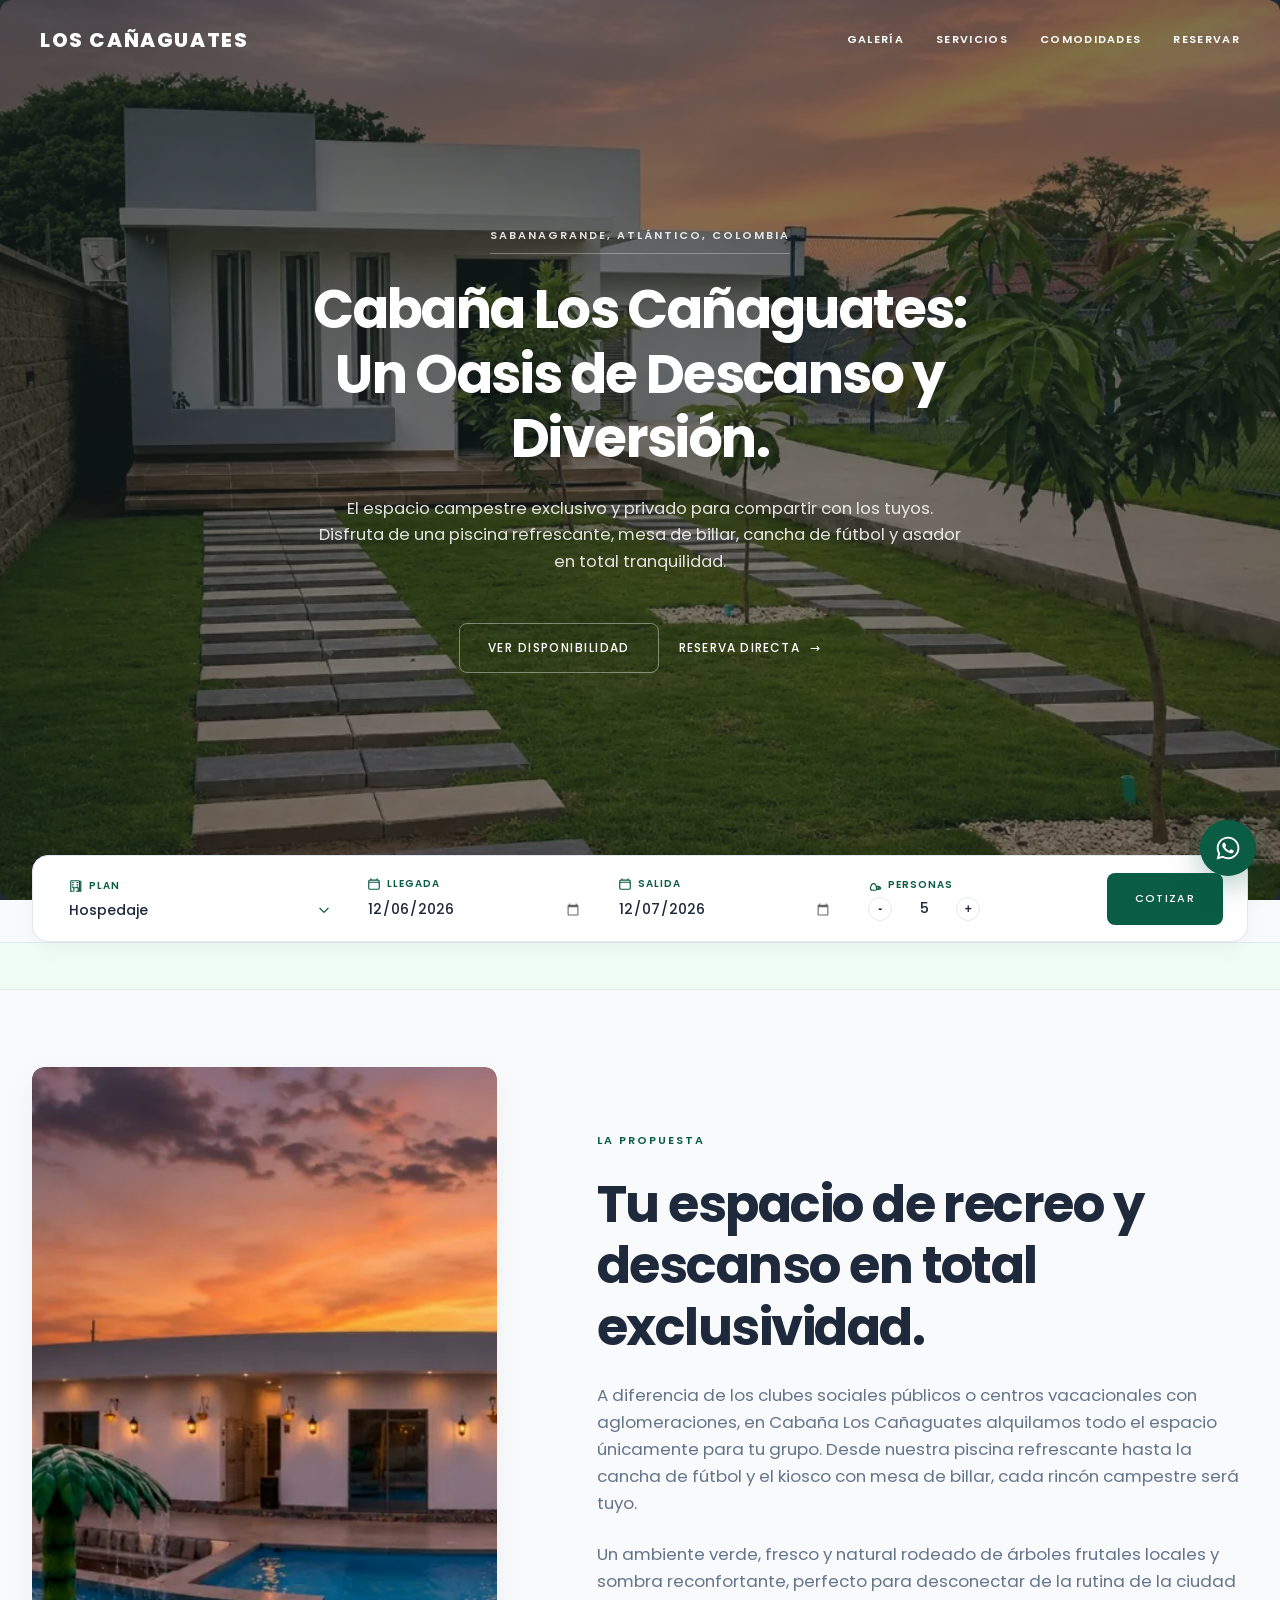
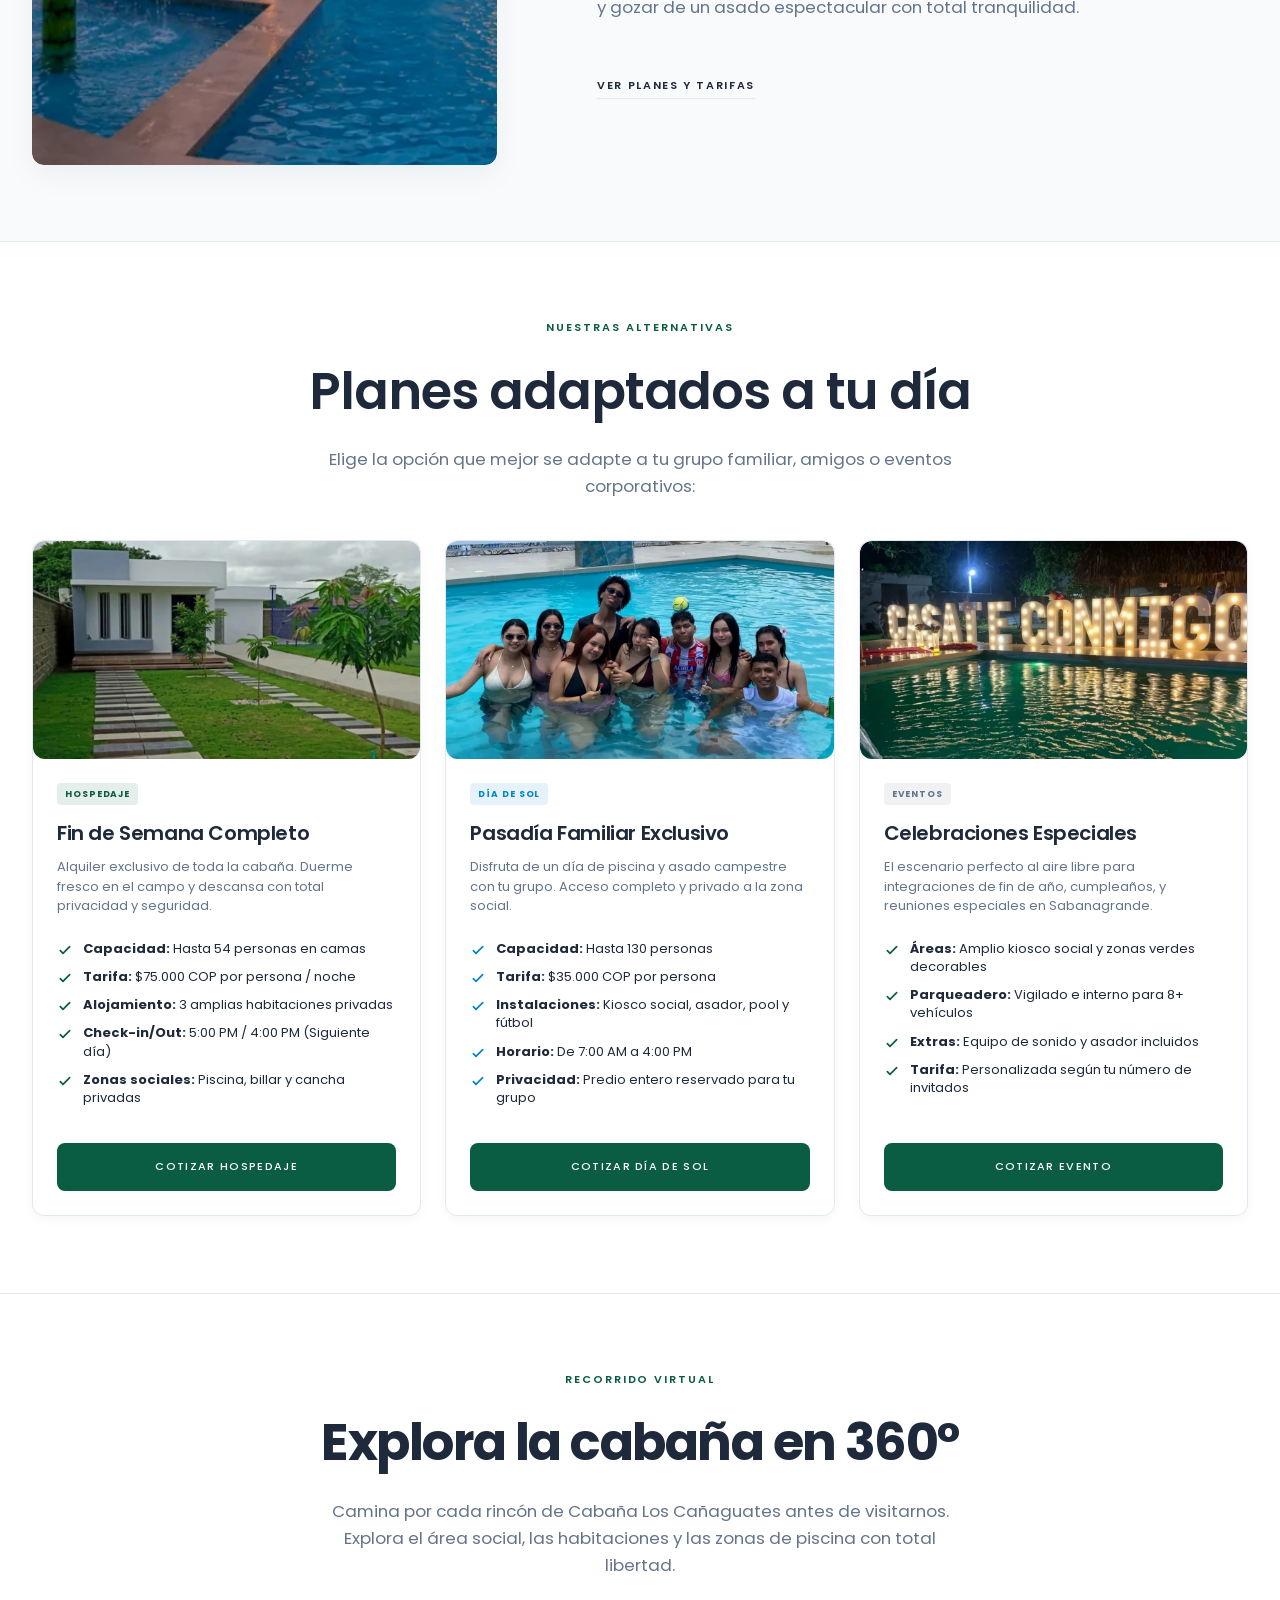
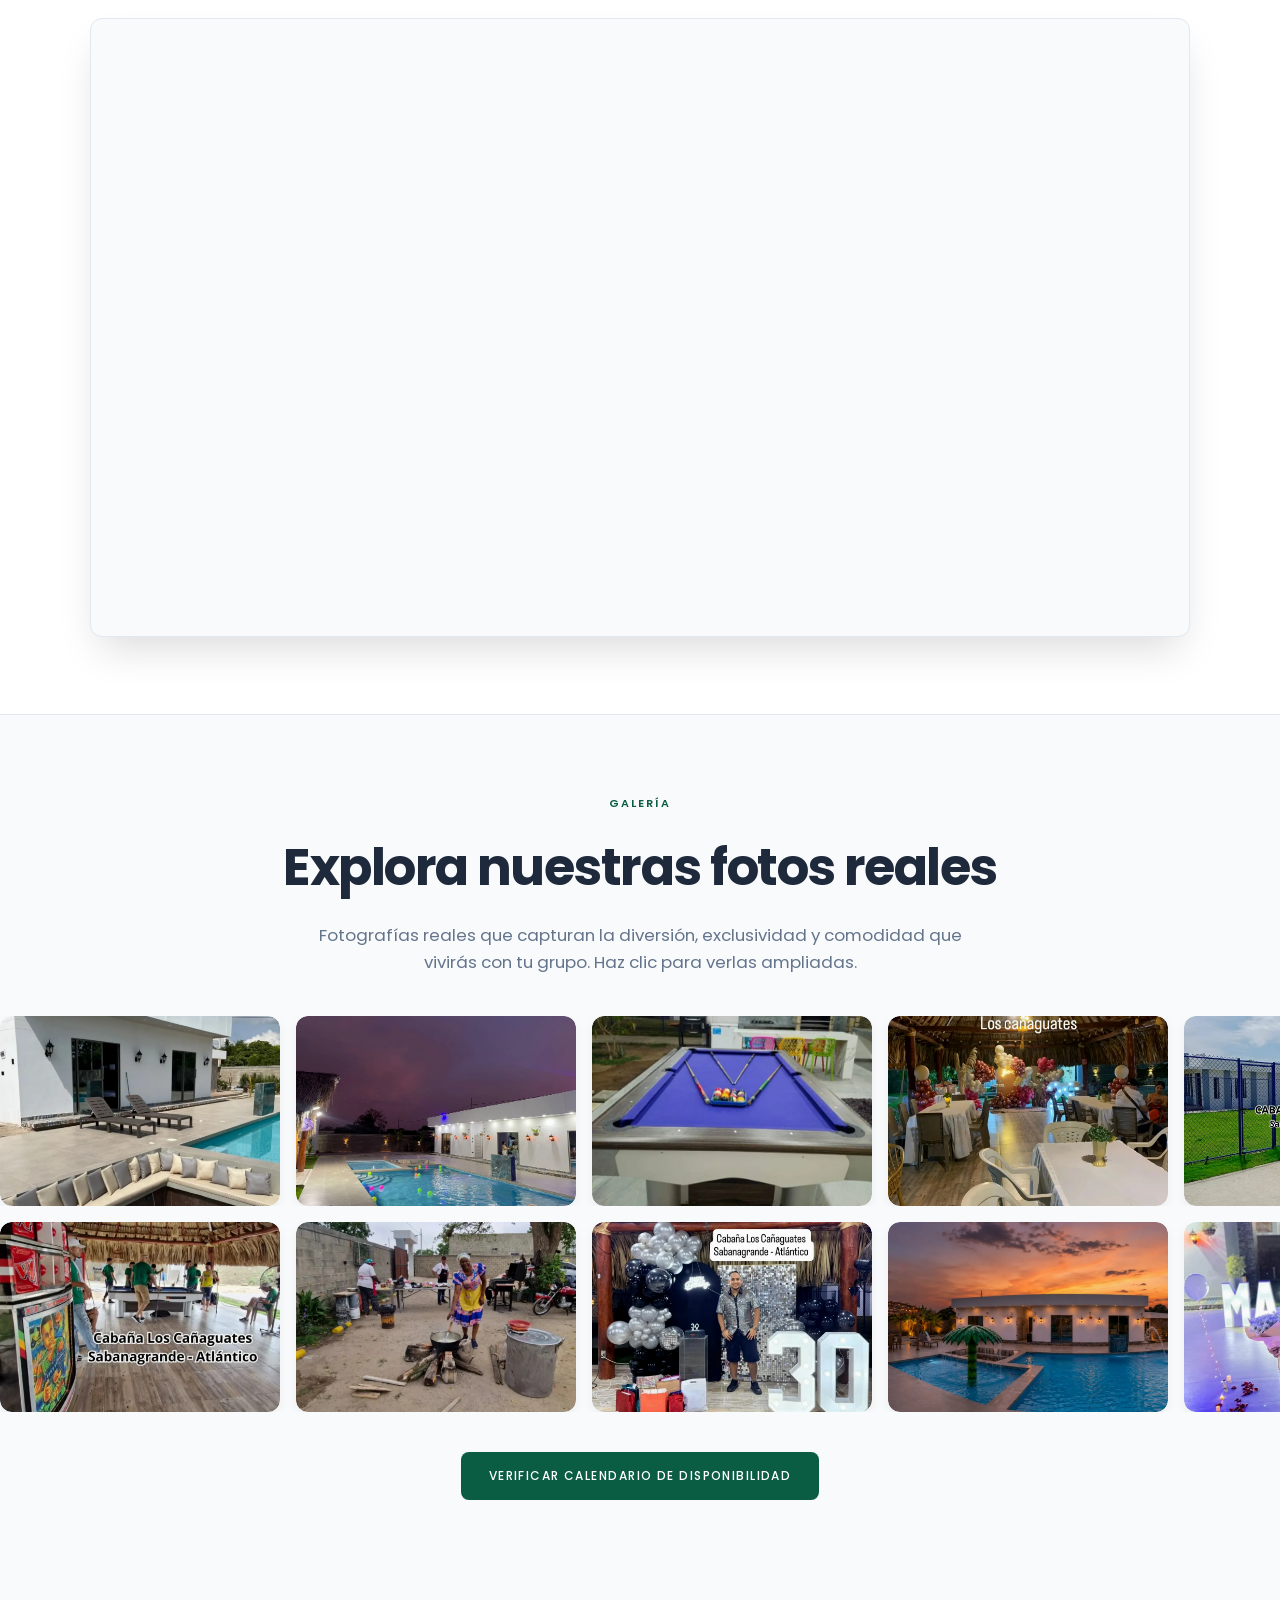
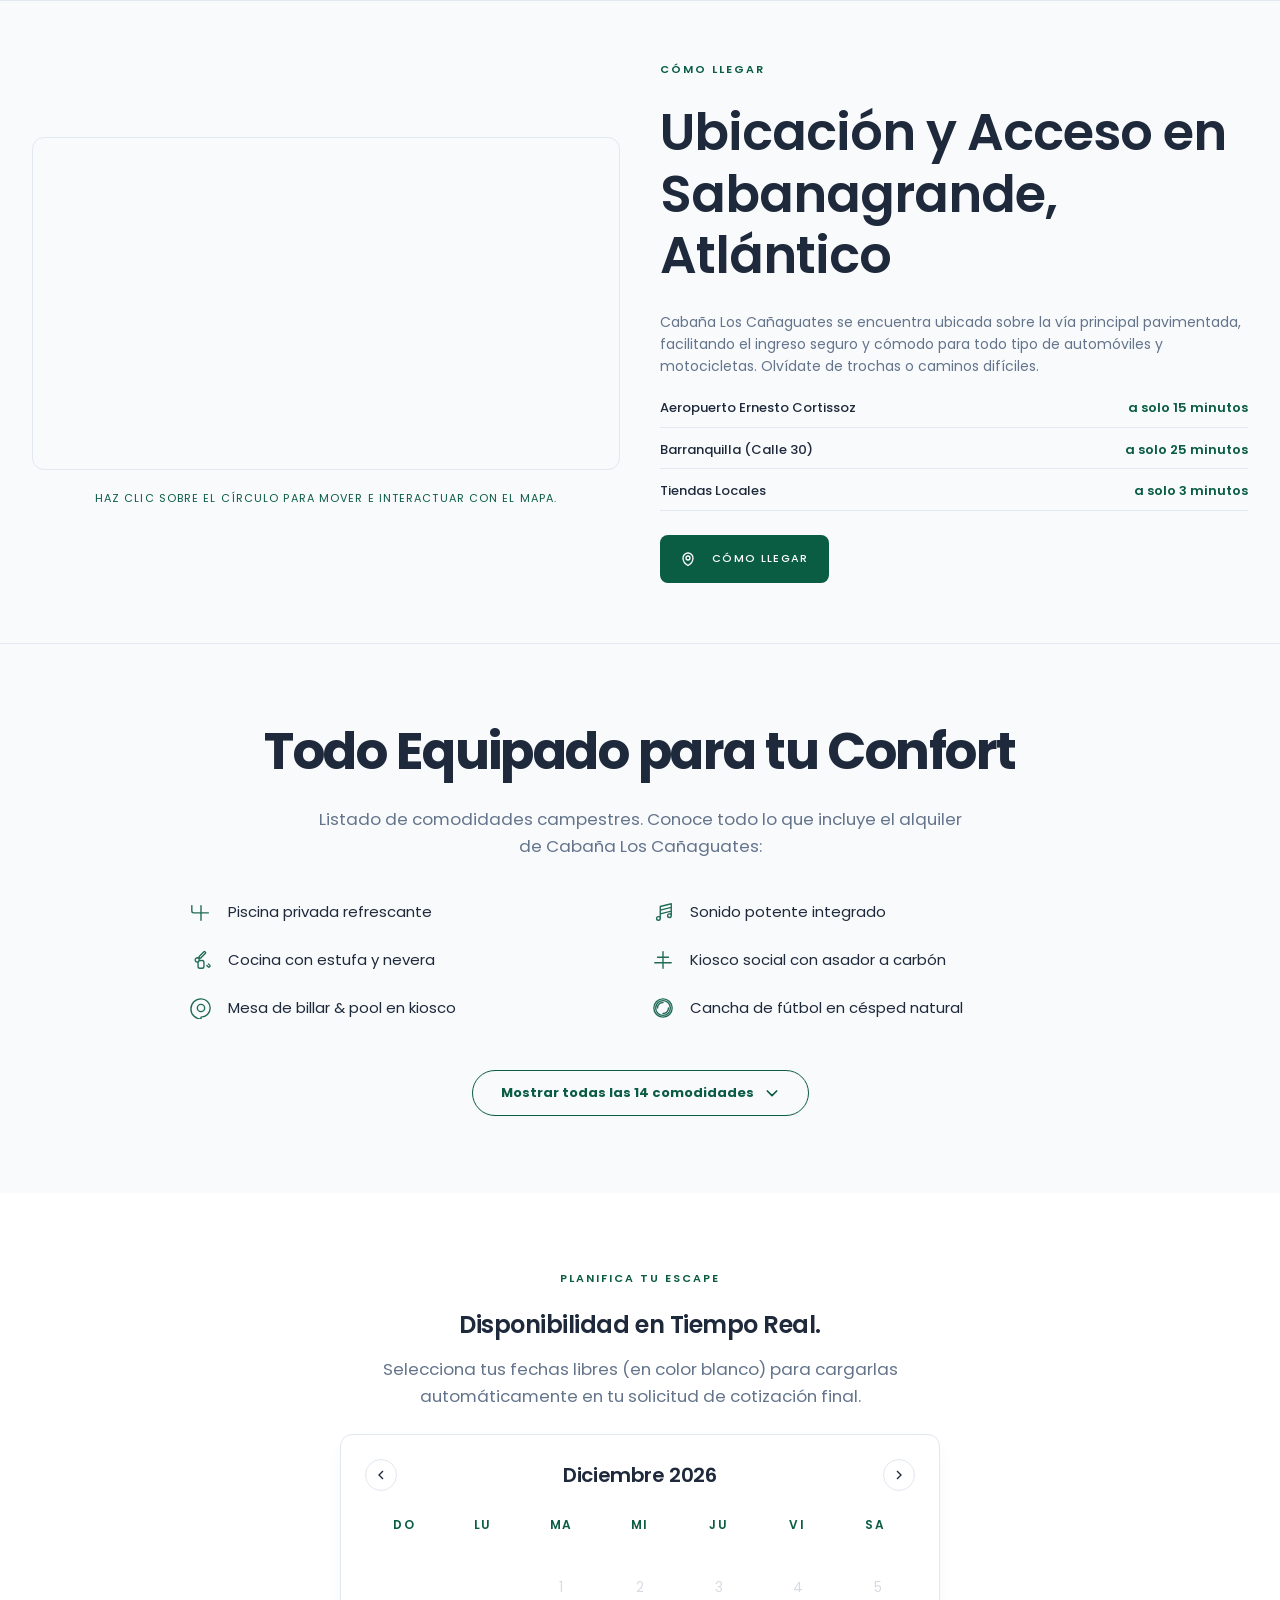
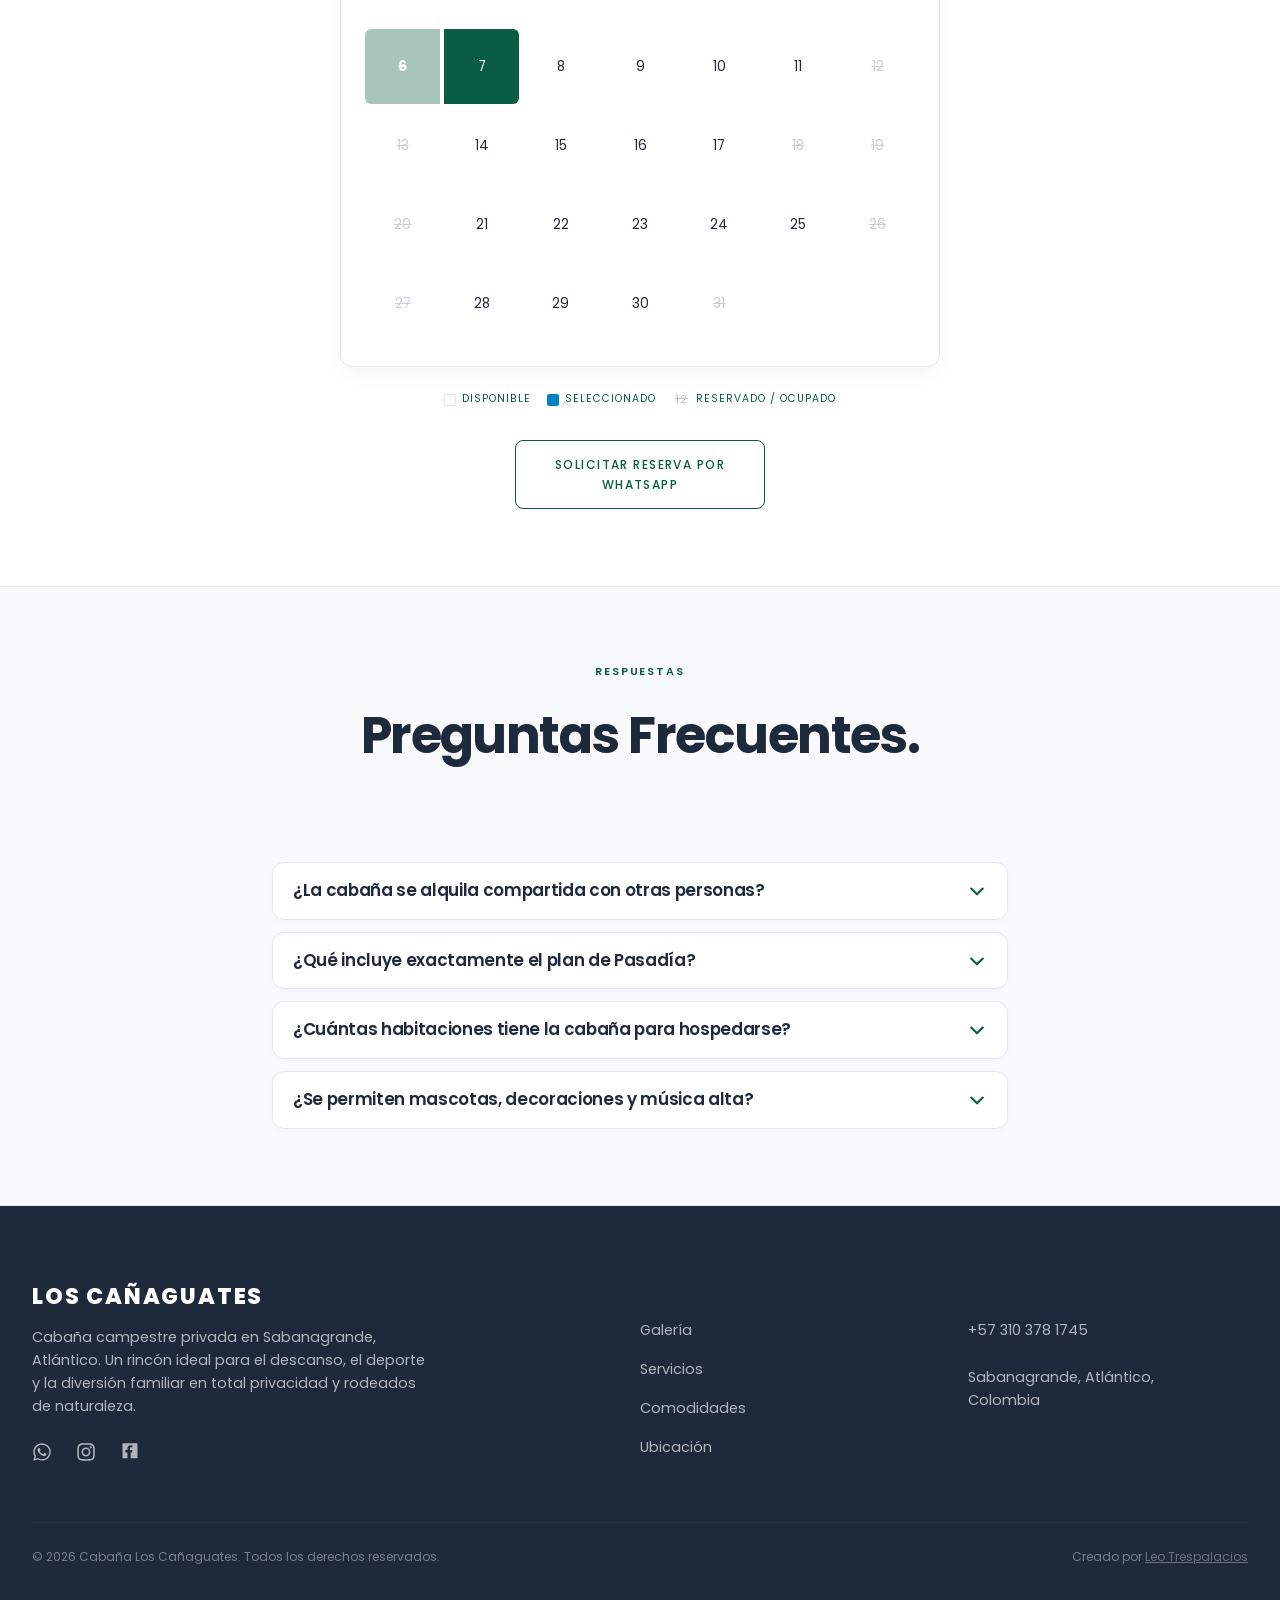
==== commit dfeb4386: "ux: centrar campos del modal/formulario en movil, cambiar icono del FAB a WhatsApp y habilitar entra" ====
--- a/index.html
+++ b/index.html
@@ -160,7 +160,7 @@
           </div>
           <div class="booking-stepper">
             <button type="button" class="booking-step-btn" onclick="adjustGuests(-1)">-</button>
-            <span class="booking-value" id="booking-guests-val">5</span>
+            <input type="number" id="booking-guests-val" class="booking-value booking-guests-input" value="5" min="1" max="54">
             <button type="button" class="booking-step-btn" onclick="adjustGuests(1)">+</button>
           </div>
         </div>
@@ -666,8 +666,8 @@
   <div class="express-booking-container">
     <!-- El botón flotante -->
     <button id="express-booking-fab" class="express-booking-fab" aria-label="Cotización Express" title="Cotización Rápida">
-      <svg class="fab-icon" xmlns="http://www.w3.org/2000/svg" fill="none" viewBox="0 0 24 24" stroke="currentColor">
-        <path stroke-linecap="round" stroke-linejoin="round" d="M6.75 3v2.25M17.25 3v2.25M3 18.75V7.5a2.25 2.25 0 012.25-2.25h13.5A2.25 2.25 0 0121 7.5v11.25m-18 0A2.25 2.25 0 005.25 21h13.5A2.25 2.25 0 0021 18.75m-18 0v-7.5A2.25 2.25 0 015.25 9h13.5A2.25 2.25 0 0121 11.25v7.5" />
+      <svg class="fab-icon" xmlns="http://www.w3.org/2000/svg" viewBox="0 0 448 512" fill="currentColor">
+        <path d="M380.9 97.1C339 55.1 283.2 32 223.9 32c-122.4 0-222 99.6-222 222 0 39.1 10.2 77.3 29.6 111L0 480l117.7-30.9c32.4 17.7 68.9 27 106.1 27h.1c122.3 0 224.1-99.6 224.1-222 0-59.3-25.2-115-67.1-157.1zm-157 341.6c-33.2 0-65.7-8.9-94-25.7l-6.7-4-69.8 18.3L72 359.2l-4.4-7c-18.5-29.4-28.2-63.3-28.2-98.2 0-101.7 82.8-184.5 184.6-184.5 49.3 0 95.6 19.2 130.4 54.1 34.8 34.9 56.2 81.2 56.1 130.5 0 101.8-84.9 184.6-186.6 184.6zm101.2-138.2c-5.5-2.8-32.8-16.2-37.9-18-5.1-1.9-8.8-2.8-12.5 2.8-3.7 5.6-14.3 18-17.6 21.8-3.2 3.7-6.5 4.2-12 1.4-32.6-16.3-54-29.1-75.5-66-5.7-9.8 5.7-9.1 16.3-30.3 1.8-3.7.9-6.9-.5-9.7-1.4-2.8-12.5-30.1-17.1-41.2-4.5-10.8-9.1-9.3-12.5-9.5-3.2-.2-6.9-.2-10.6-.2-3.7 0-9.7 1.4-14.8 6.9-5.1 5.6-19.4 19-19.4 46.3 0 27.3 19.9 53.7 22.6 57.4 2.8 3.7 39.1 59.7 94.8 83.8 35.2 15.2 49 16.5 66.6 13.9 10.7-1.6 32.8-13.4 37.4-26.4 4.6-13 4.6-24.1 3.2-26.4-1.3-2.5-5-3.9-10.5-6.6z"/>
       </svg>
       <span class="fab-pulse"></span>
     </button>
@@ -720,7 +720,7 @@
           <label class="express-form-label">¿Cuántas personas?</label>
           <div class="express-guests-stepper">
             <button type="button" class="express-step-btn" id="express-guest-dec" aria-label="Menos personas">-</button>
-            <span class="express-guests-value" id="express-guests-val">5</span>
+            <input type="number" id="express-guests-val" class="express-guests-value express-guests-input" value="5" min="1" max="54">
             <button type="button" class="express-step-btn" id="express-guest-inc" aria-label="Más personas">+</button>
           </div>
         </div>
--- a/index.css
+++ b/index.css
@@ -29,18 +29,18 @@
   box-sizing: border-box; 
 }
 
-html, body { 
+html {
+  scroll-behavior: smooth;
+}
+
+section[id], header[id] {
+  scroll-margin-top: 90px;
+}
+
+body { 
   overflow-x: hidden; 
   width: 100%; 
   position: relative; 
-  scroll-behavior: smooth;
-}
-
-section[id], header[id] {
-  scroll-margin-top: 90px;
-}
-
-body { 
   font-family: var(--font-sans); 
   background-color: var(--color-bg-light); 
   color: var(--color-text); 
@@ -1752,7 +1752,7 @@
     display: flex;
     flex-direction: column;
     justify-content: center;
-    align-items: flex-start;
+    align-items: center;
     box-sizing: border-box;
     transition: all var(--transition-fast);
     min-height: 56px;
@@ -1768,9 +1768,15 @@
     font-size: 10px;
   }
 
+  .booking-field .booking-label-wrap {
+    justify-content: center;
+    width: 100%;
+  }
+
   .booking-field .booking-input,
   .booking-field .booking-input-select {
-    text-align: left;
+    text-align: center;
+    text-align-last: center;
     max-width: 100%;
     margin-top: 4px;
     font-size: 14px;
@@ -1779,16 +1785,18 @@
   }
 
   .booking-field .booking-input-select {
-    background-position: right center;
+    background-position: calc(50% + 50px) center;
     padding-right: 20px;
   }
 
   .booking-field .booking-stepper {
     display: flex;
     align-items: center;
+    justify-content: center;
     gap: 12px;
     min-height: 24px;
     margin-top: 4px;
+    width: 100%;
   }
   
   .booking-btn {
@@ -2036,8 +2044,7 @@
 .express-booking-fab .fab-icon {
   width: 26px;
   height: 26px;
-  stroke: currentColor;
-  stroke-width: 1.8;
+  fill: currentColor;
   transition: transform 0.3s ease;
 }
 
@@ -2159,6 +2166,8 @@
   text-transform: uppercase;
   letter-spacing: 0.05em;
   color: var(--color-primary);
+  text-align: center;
+  width: 100%;
 }
 
 .express-plan-selector {
@@ -2211,7 +2220,7 @@
 .express-input-date {
   width: 100%;
   height: 44px;
-  padding: 0 14px 0 38px;
+  padding: 0 14px;
   border: 1px solid var(--color-border);
   border-radius: 8px;
   font-family: var(--font-sans);
@@ -2221,6 +2230,8 @@
   background-color: var(--color-white);
   outline: none;
   transition: border-color 0.2s ease, box-shadow 0.2s ease;
+  text-align: center;
+  text-align-last: center;
 }
 
 .express-input-date:focus {
@@ -2231,12 +2242,15 @@
 .express-guests-stepper {
   display: flex;
   align-items: center;
-  justify-content: space-between;
+  justify-content: center;
+  gap: 16px;
   border: 1px solid var(--color-border);
   border-radius: 8px;
   height: 44px;
   padding: 0 6px;
   background-color: var(--color-white);
+  width: 100%;
+  box-sizing: border-box;
 }
 
 .express-step-btn {
@@ -2265,6 +2279,26 @@
   font-size: 14px;
   font-weight: 600;
   color: var(--color-text);
+}
+
+/* Ocultar botones de incremento/decremento nativos para inputs de cantidad de personas */
+.booking-guests-input::-webkit-outer-spin-button,
+.booking-guests-input::-webkit-inner-spin-button,
+.express-guests-input::-webkit-outer-spin-button,
+.express-guests-input::-webkit-inner-spin-button {
+  -webkit-appearance: none;
+  margin: 0;
+}
+
+.booking-guests-input,
+.express-guests-input {
+  -moz-appearance: textfield;
+  border: none;
+  background: transparent;
+  width: 40px;
+  text-align: center;
+  outline: none;
+  font-family: inherit;
 }
 
 .express-submit-btn {
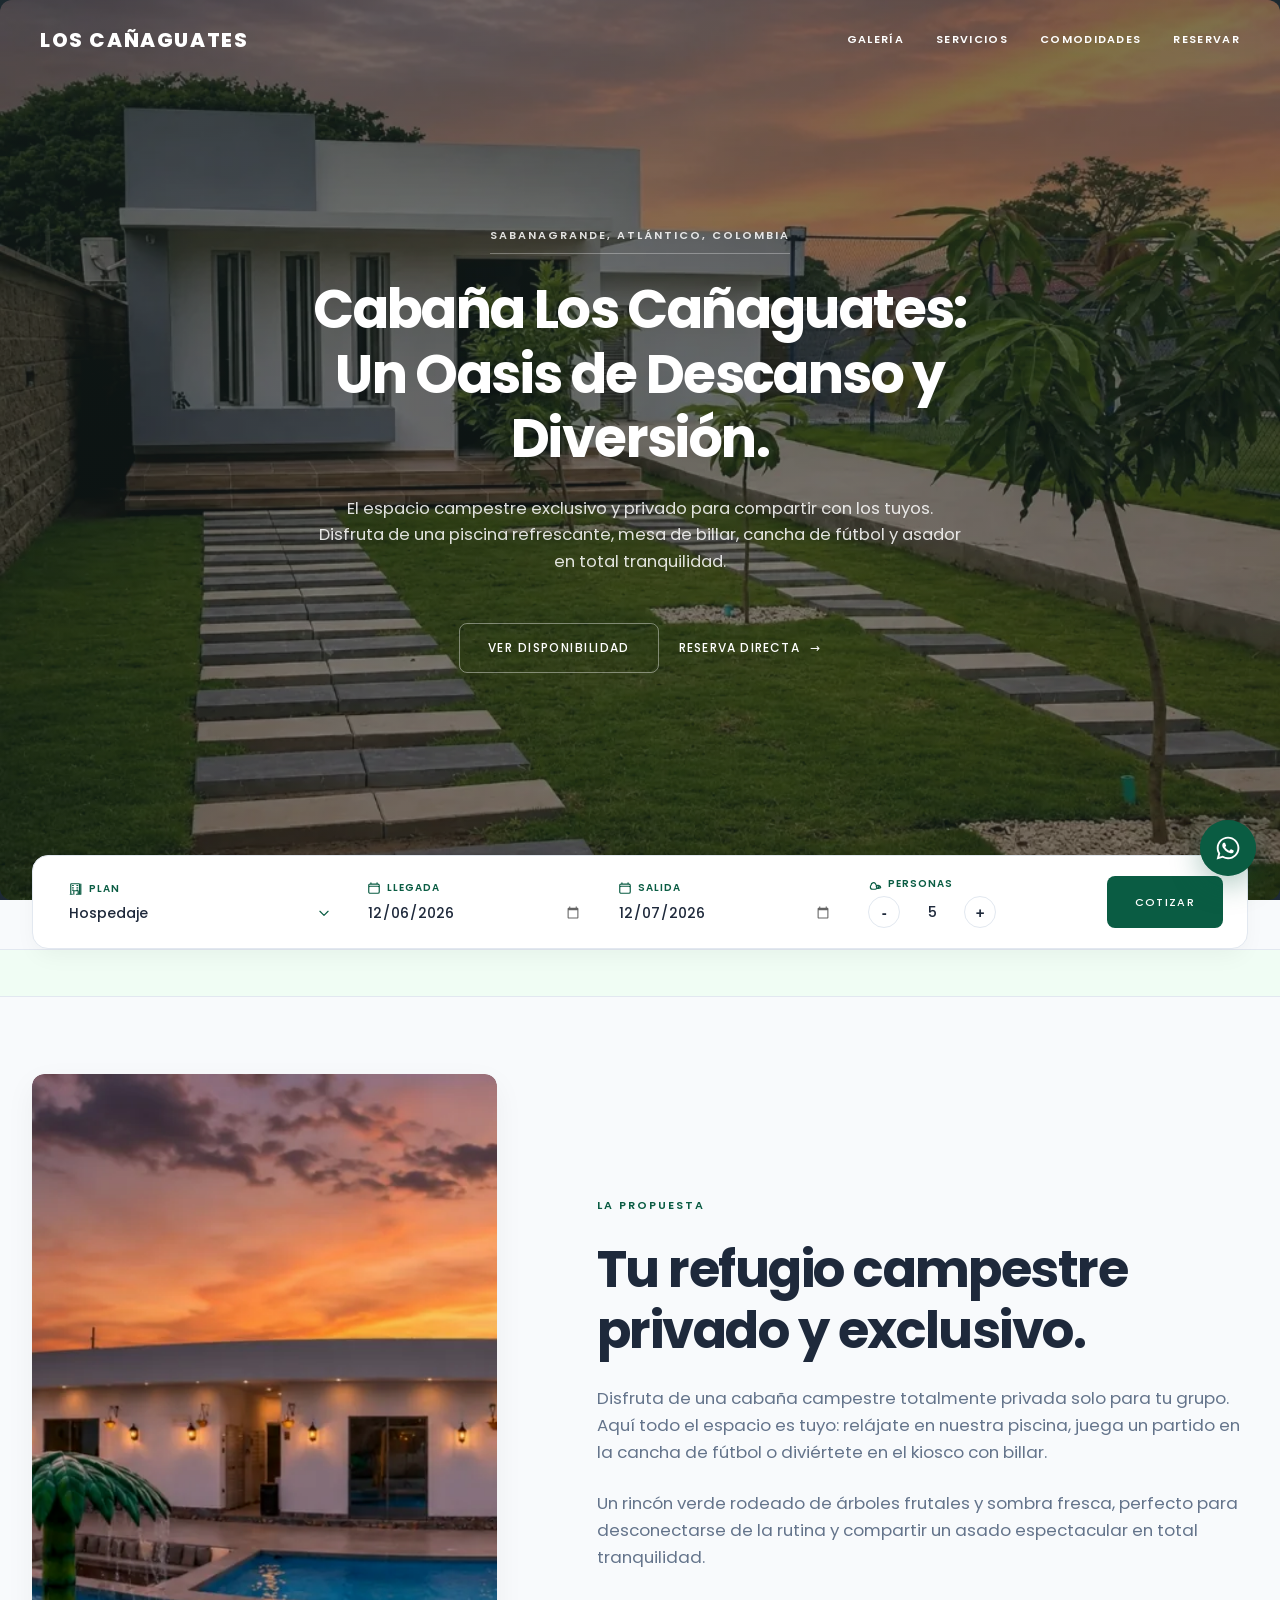
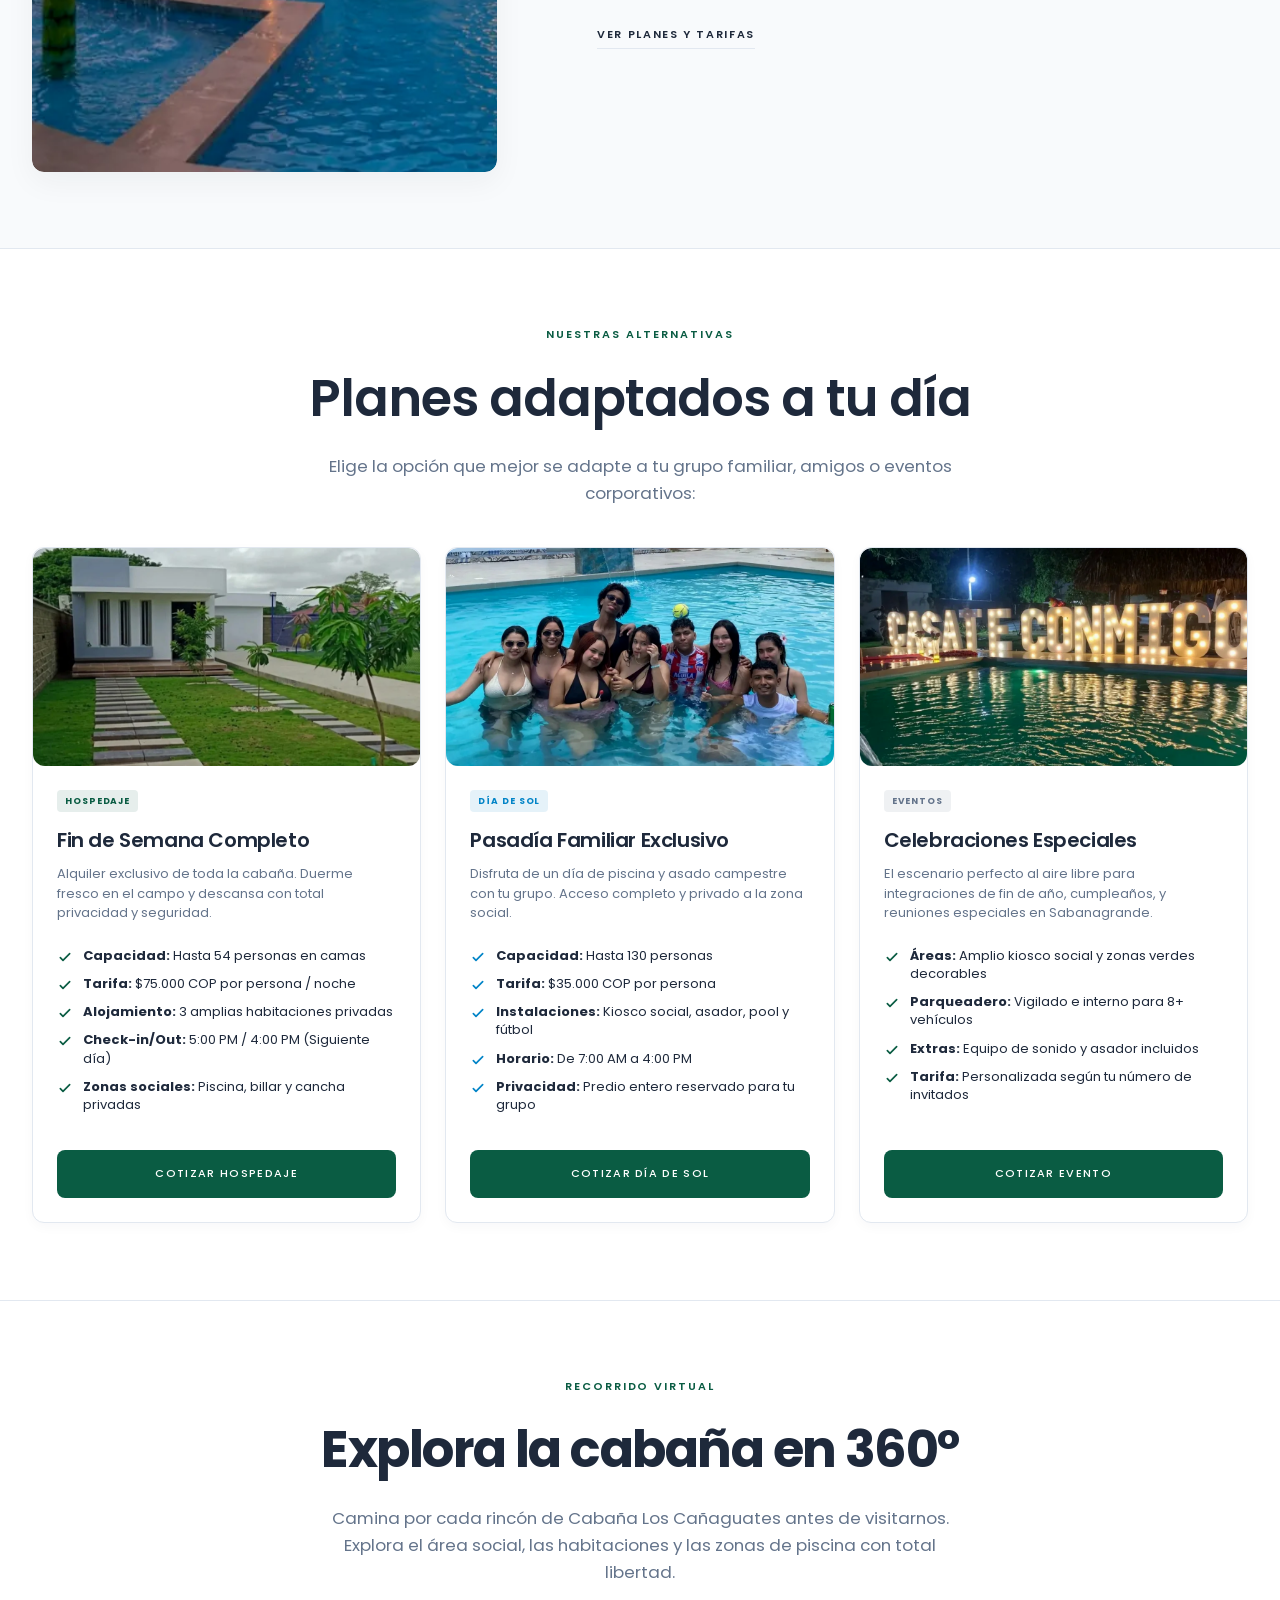
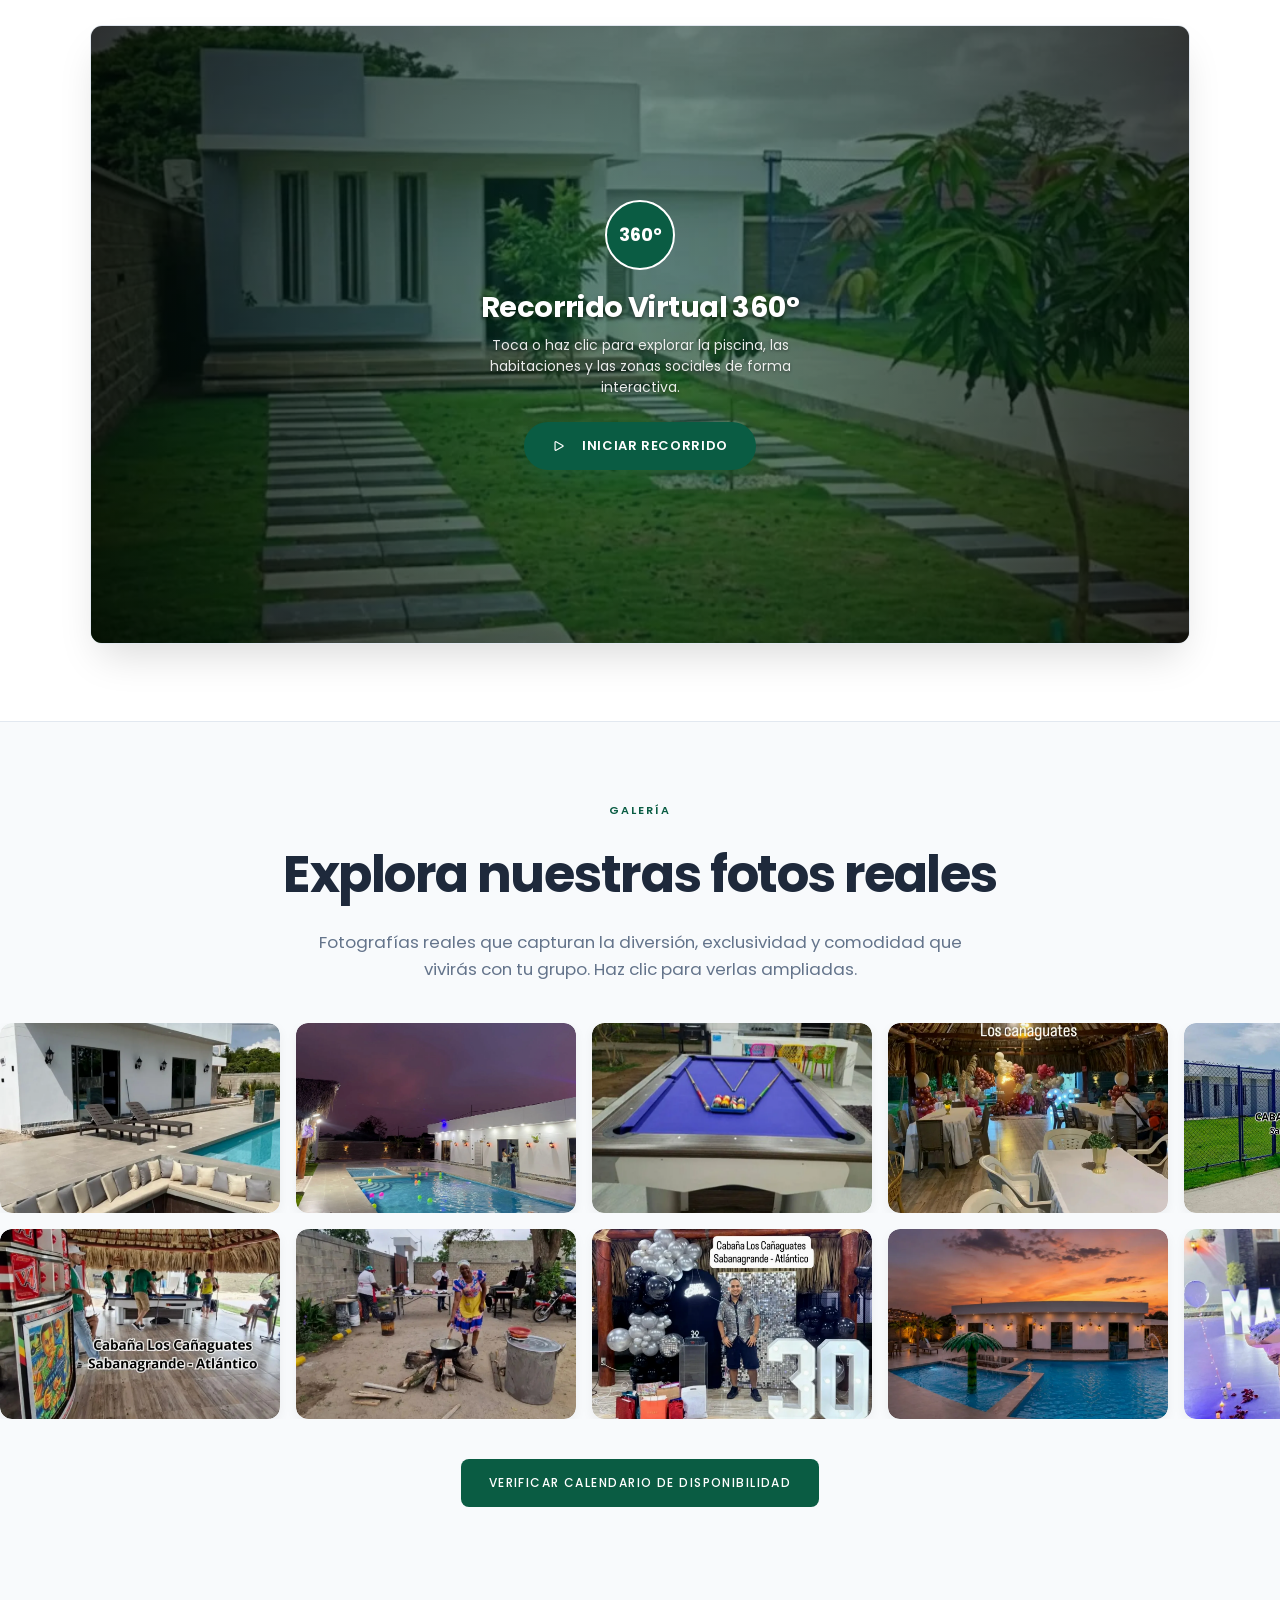
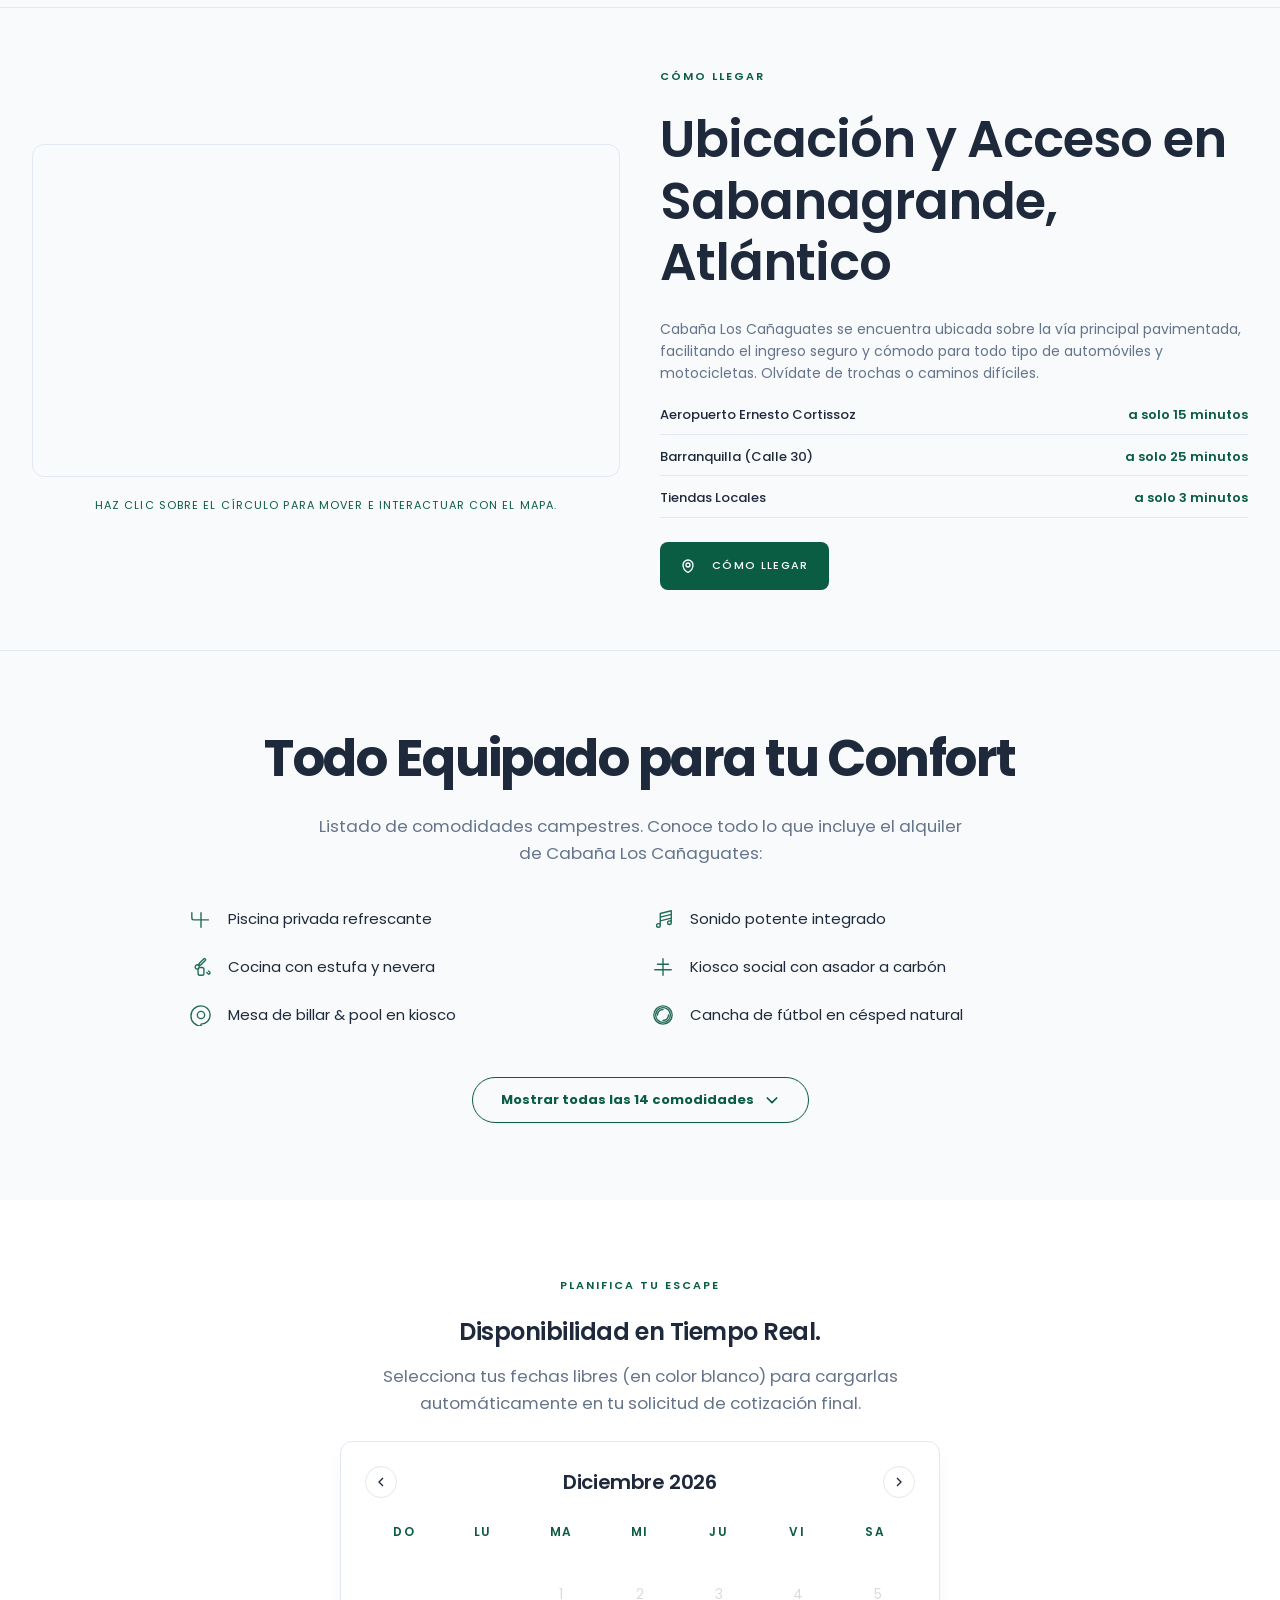
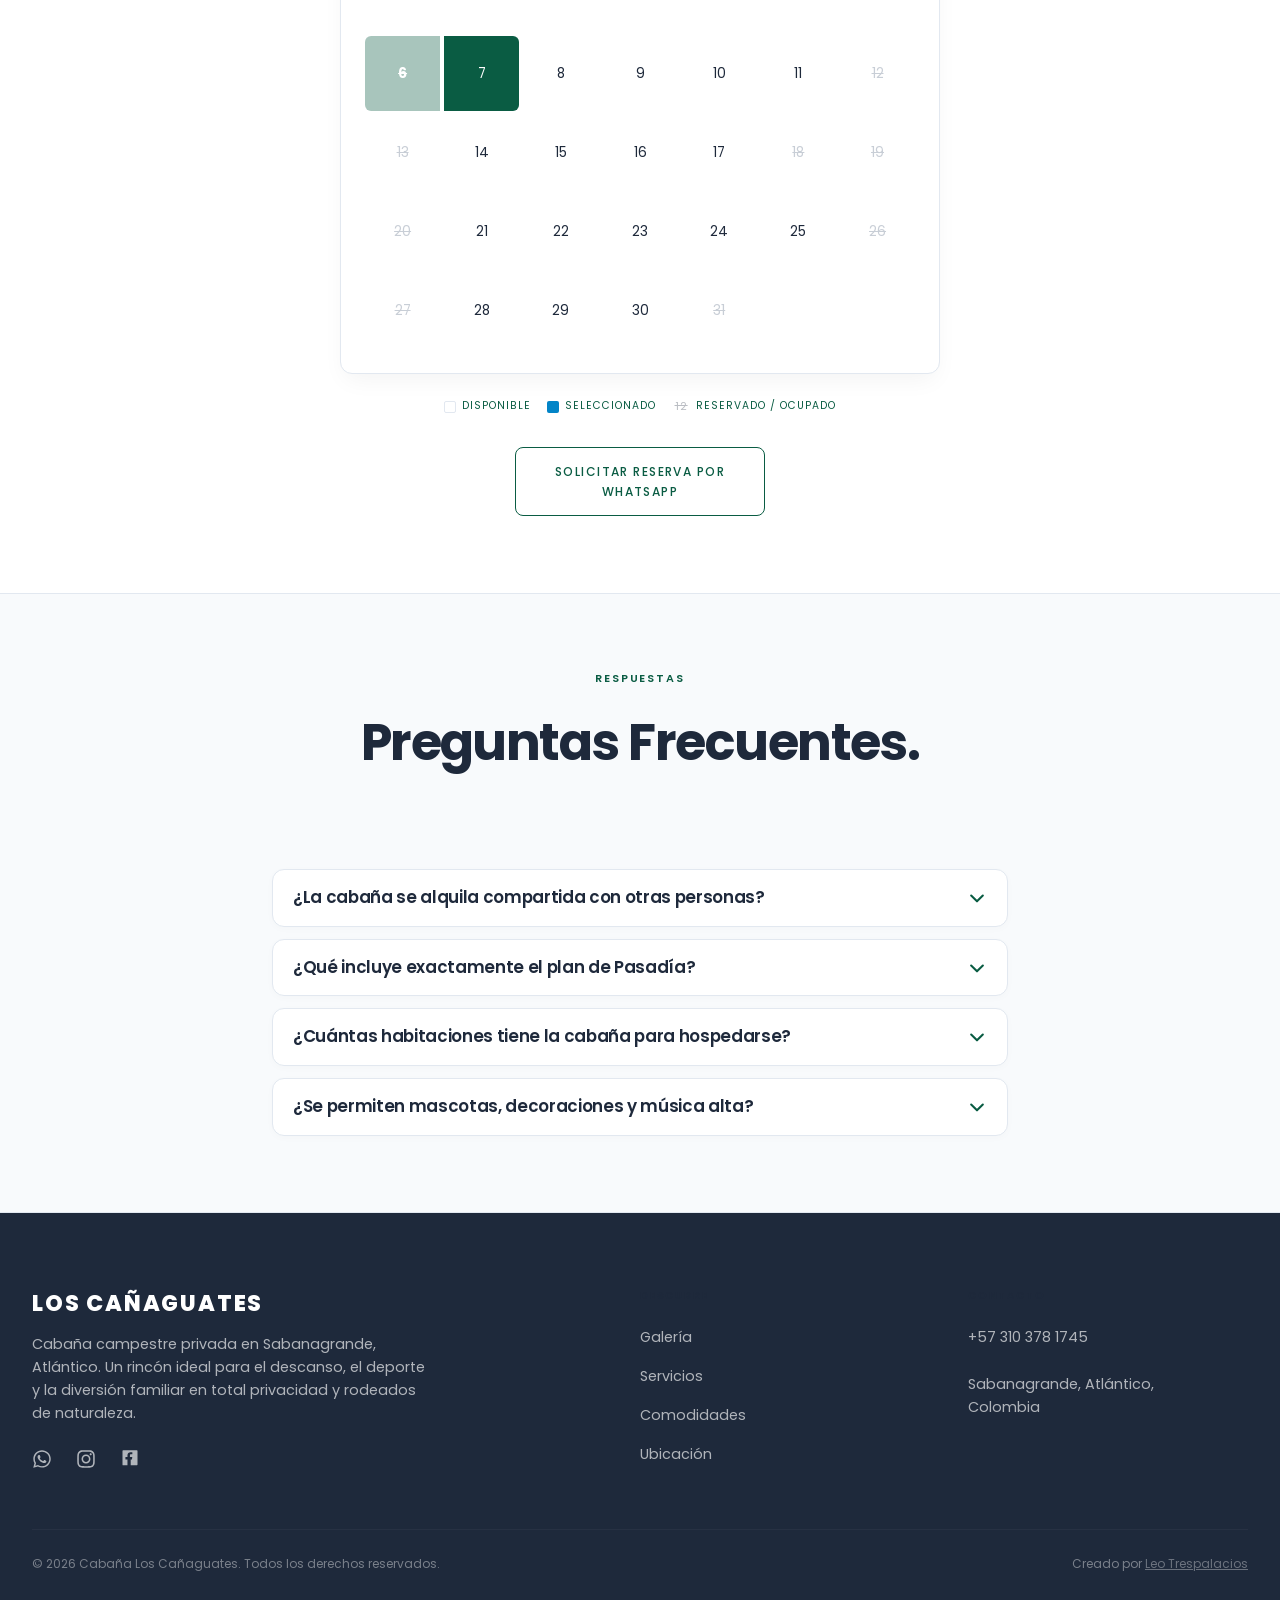
==== commit 0b5b5e50: "ux: centrar boton cotizar en movil, agrandar botones del stepper, acortar y calentar copy de la prop" ====
--- a/index.html
+++ b/index.html
@@ -194,9 +194,9 @@
       </div>
       <div class="experience-text reveal delay-2">
         <span class="eyebrow">La Propuesta</span>
-        <h2 class="section-title text-serif-display">Tu espacio de recreo y descanso en total exclusividad.</h2>
-        <p>A diferencia de los clubes sociales públicos o centros vacacionales con aglomeraciones, en Cabaña Los Cañaguates alquilamos todo el espacio únicamente para tu grupo. Desde nuestra piscina refrescante hasta la cancha de fútbol y el kiosco con mesa de billar, cada rincón campestre será tuyo.</p>
-        <p>Un ambiente verde, fresco y natural rodeado de árboles frutales locales y sombra reconfortante, perfecto para desconectar de la rutina de la ciudad y gozar de un asado espectacular con total tranquilidad.</p>
+        <h2 class="section-title text-serif-display">Tu refugio campestre privado y exclusivo.</h2>
+        <p>Disfruta de una cabaña campestre totalmente privada solo para tu grupo. Aquí todo el espacio es tuyo: relájate en nuestra piscina, juega un partido en la cancha de fútbol o diviértete en el kiosco con billar.</p>
+        <p>Un rincón verde rodeado de árboles frutales y sombra fresca, perfecto para desconectarse de la rutina y compartir un asado espectacular en total tranquilidad.</p>
         <br>
         <a href="#servicios" class="link-underline">Ver planes y tarifas</a>
       </div>
@@ -341,9 +341,25 @@
       </div>
       
       <div class="tour-360-wrapper">
-        <!-- REEMPLAZAR EL SRC DE ESTE IFRAME CON EL ENLACE DEL TOUR 360 REAL -->
+        <div class="tour-cover" id="tour-cover">
+          <div class="tour-cover-overlay"></div>
+          <div class="tour-cover-content">
+            <div class="tour-360-badge">
+              <span>360°</span>
+            </div>
+            <h3 class="tour-cover-title">Recorrido Virtual 360°</h3>
+            <p class="tour-cover-desc">Toca o haz clic para explorar la piscina, las habitaciones y las zonas sociales de forma interactiva.</p>
+            <button type="button" class="btn btn-solid btn-green-bg tour-cover-btn" id="btn-start-tour">
+              <svg xmlns="http://www.w3.org/2000/svg" fill="none" viewBox="0 0 24 24" stroke-width="2" stroke="currentColor" style="width: 14px; height: 14px; margin-right: 6px;">
+                <path stroke-linecap="round" stroke-linejoin="round" d="M5.25 5.653c0-.856.917-1.398 1.667-.986l11.54 6.348a1.125 1.125 0 010 1.971l-11.54 6.347a1.125 1.125 0 01-1.667-.985V5.653z" />
+              </svg>
+              Iniciar Recorrido
+            </button>
+          </div>
+        </div>
         <iframe 
-          src="https://tour.panoee.net/6a1b6d16828c2418511ce2ad" 
+          id="tour-iframe"
+          data-src="https://tour.panoee.net/6a1b6d16828c2418511ce2ad" 
           title="Tour Virtual 360 Cabaña Los Cañaguates" 
           allowfullscreen 
           loading="lazy">
--- a/index.css
+++ b/index.css
@@ -622,16 +622,17 @@
 .booking-step-btn {
   background: none;
   border: 1px solid var(--color-border);
-  width: 24px;
-  height: 24px;
+  width: 32px;
+  height: 32px;
   border-radius: 50%;
   cursor: pointer;
   display: flex;
   align-items: center;
   justify-content: center;
-  font-size: 12px;
+  font-size: 15px;
   font-weight: 600;
   color: var(--color-dark);
+  transition: all var(--transition-fast);
 }
 
 .booking-step-btn:hover {
@@ -1669,6 +1670,123 @@
   border: none;
 }
 
+/* Portada Interactiva para el Tour Virtual 360 */
+.tour-cover {
+  position: absolute;
+  top: 0;
+  left: 0;
+  width: 100%;
+  height: 100%;
+  z-index: 10;
+  display: flex;
+  align-items: center;
+  justify-content: center;
+  background-image: url('assets/img/casa-jardin-camino.webp');
+  background-size: cover;
+  background-position: center;
+  cursor: pointer;
+  transition: opacity 0.5s ease, visibility 0.5s ease;
+}
+
+.tour-cover-overlay {
+  position: absolute;
+  top: 0;
+  left: 0;
+  width: 100%;
+  height: 100%;
+  background: radial-gradient(circle, rgba(10, 92, 67, 0.4) 0%, rgba(0, 0, 0, 0.75) 100%);
+  transition: background 0.3s ease;
+}
+
+.tour-cover:hover .tour-cover-overlay {
+  background: radial-gradient(circle, rgba(10, 92, 67, 0.3) 0%, rgba(0, 0, 0, 0.85) 100%);
+}
+
+.tour-cover-content {
+  position: relative;
+  z-index: 11;
+  text-align: center;
+  color: var(--color-white);
+  padding: 20px;
+  max-width: 420px;
+  display: flex;
+  flex-direction: column;
+  align-items: center;
+}
+
+.tour-360-badge {
+  display: flex;
+  align-items: center;
+  justify-content: center;
+  width: 70px;
+  height: 70px;
+  border-radius: 50%;
+  background-color: var(--color-primary);
+  color: var(--color-white);
+  font-size: 18px;
+  font-weight: 700;
+  margin-bottom: 20px;
+  box-shadow: 0 0 0 0 rgba(10, 92, 67, 0.6);
+  animation: pulse360 2s infinite;
+  border: 2px solid var(--color-white);
+}
+
+@keyframes pulse360 {
+  0% {
+    transform: scale(0.95);
+    box-shadow: 0 0 0 0 rgba(10, 92, 67, 0.7);
+  }
+  70% {
+    transform: scale(1);
+    box-shadow: 0 0 0 15px rgba(10, 92, 67, 0);
+  }
+  100% {
+    transform: scale(0.95);
+    box-shadow: 0 0 0 0 rgba(10, 92, 67, 0);
+  }
+}
+
+.tour-cover-title {
+  font-size: clamp(1.4rem, 4vw, 1.8rem);
+  font-weight: 700;
+  margin-bottom: 10px;
+  color: var(--color-white);
+  text-shadow: 0 2px 4px rgba(0, 0, 0, 0.5);
+}
+
+.tour-cover-desc {
+  font-size: 14px;
+  line-height: 1.5;
+  color: rgba(255, 255, 255, 0.9);
+  margin-bottom: 24px;
+  text-shadow: 0 1px 3px rgba(0, 0, 0, 0.5);
+}
+
+.tour-cover-btn {
+  padding: 14px 28px;
+  border-radius: 50px;
+  font-size: 13px;
+  font-weight: 600;
+  text-transform: uppercase;
+  letter-spacing: 0.05em;
+  box-shadow: 0 10px 20px rgba(10, 92, 67, 0.3);
+  transition: transform 0.2s ease, box-shadow 0.2s ease;
+  display: flex;
+  align-items: center;
+  justify-content: center;
+}
+
+.tour-cover-btn:hover {
+  transform: translateY(-2px);
+  box-shadow: 0 15px 25px rgba(10, 92, 67, 0.4);
+}
+
+.tour-cover.fade-out {
+  opacity: 0;
+  visibility: hidden;
+  pointer-events: none;
+}
+
 @media (max-width: 768px) {
   .container { padding: 0 20px; }
 
@@ -1800,14 +1918,18 @@
   }
   
   .booking-btn {
-    width: 100%;
+    width: 100% !important;
+    max-width: 280px;
+    margin: 12px auto 0 auto;
     border-radius: 12px;
-    margin-top: 8px;
     font-size: 13px;
     font-weight: 600;
     text-transform: uppercase;
     letter-spacing: 0.15em;
     min-height: 52px;
+    display: flex;
+    justify-content: center;
+    align-items: center;
   }
   
   .booking-field .booking-field-icon {
@@ -2256,14 +2378,14 @@
 .express-step-btn {
   background: none;
   border: 1px solid var(--color-border);
-  width: 32px;
-  height: 32px;
+  width: 36px;
+  height: 36px;
   border-radius: 50%;
   cursor: pointer;
   display: flex;
   align-items: center;
   justify-content: center;
-  font-size: 14px;
+  font-size: 16px;
   font-weight: 600;
   color: var(--color-text);
   transition: all 0.2s ease;
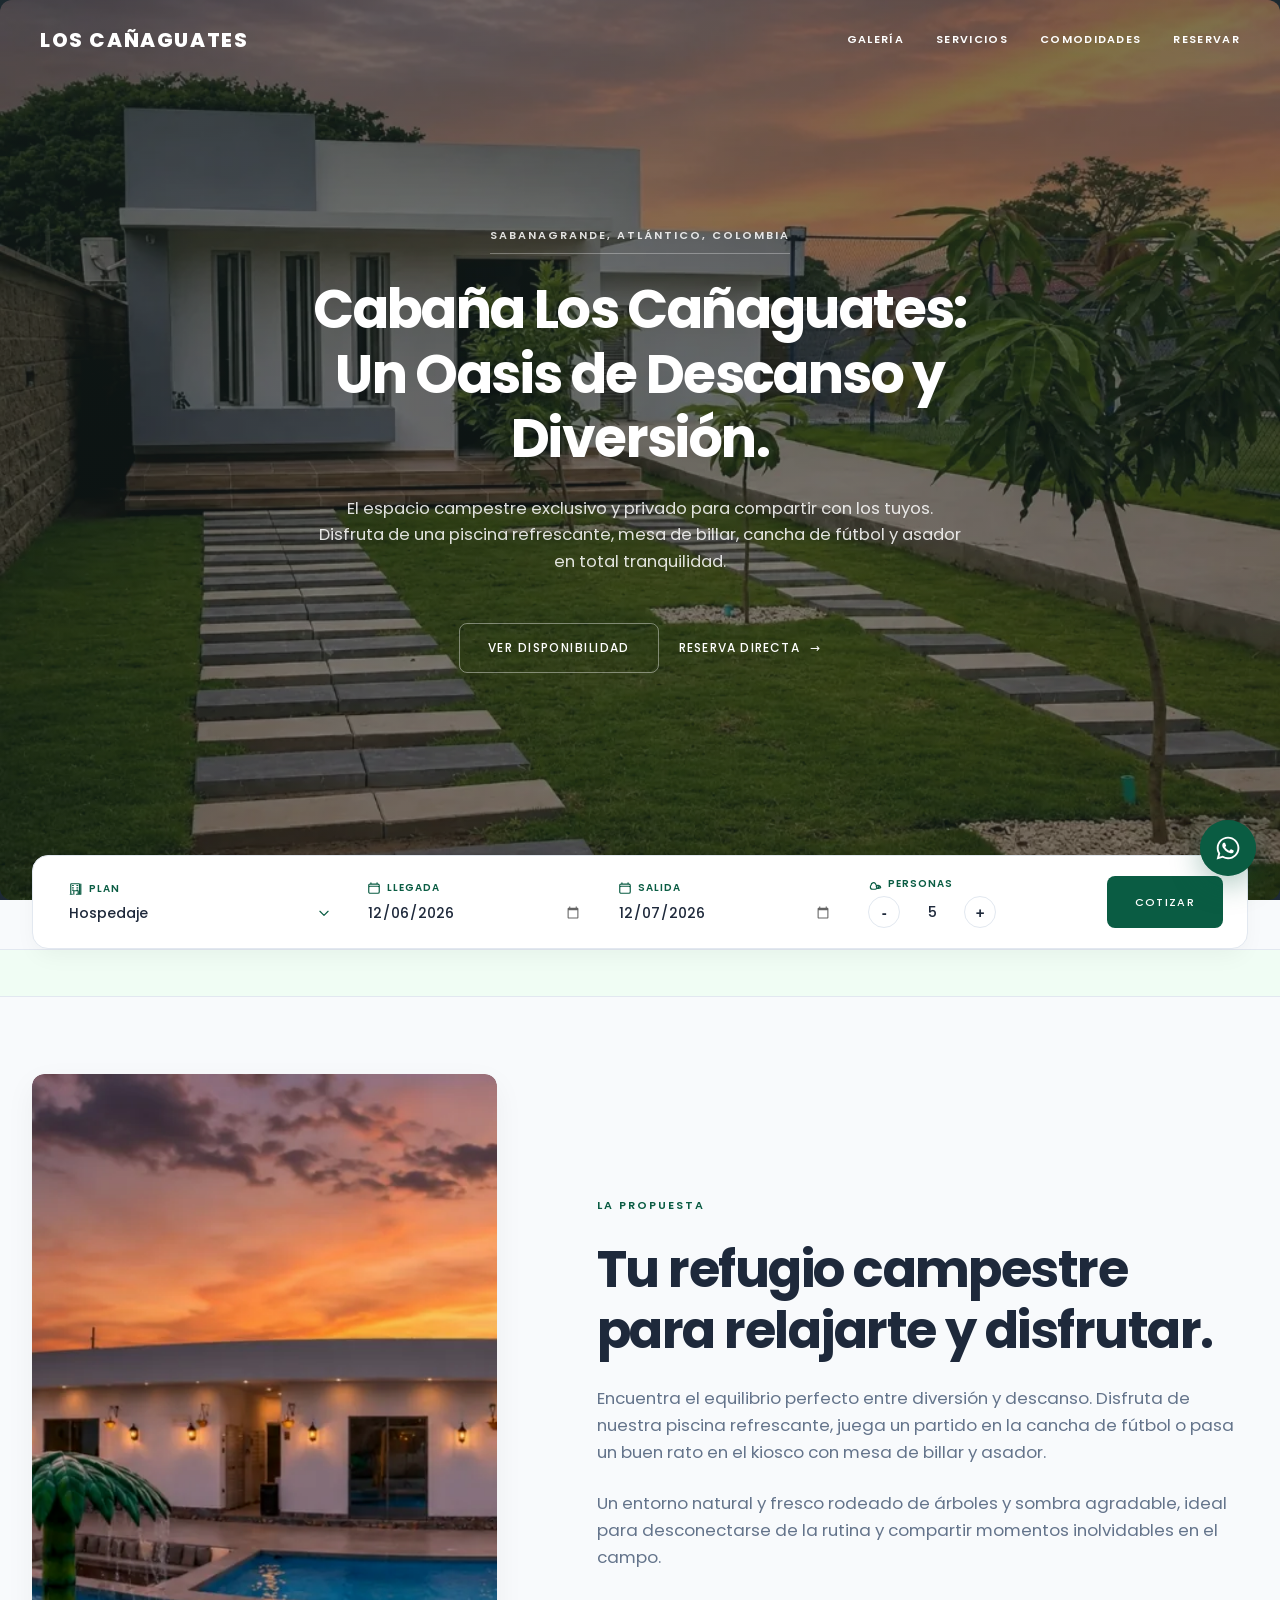
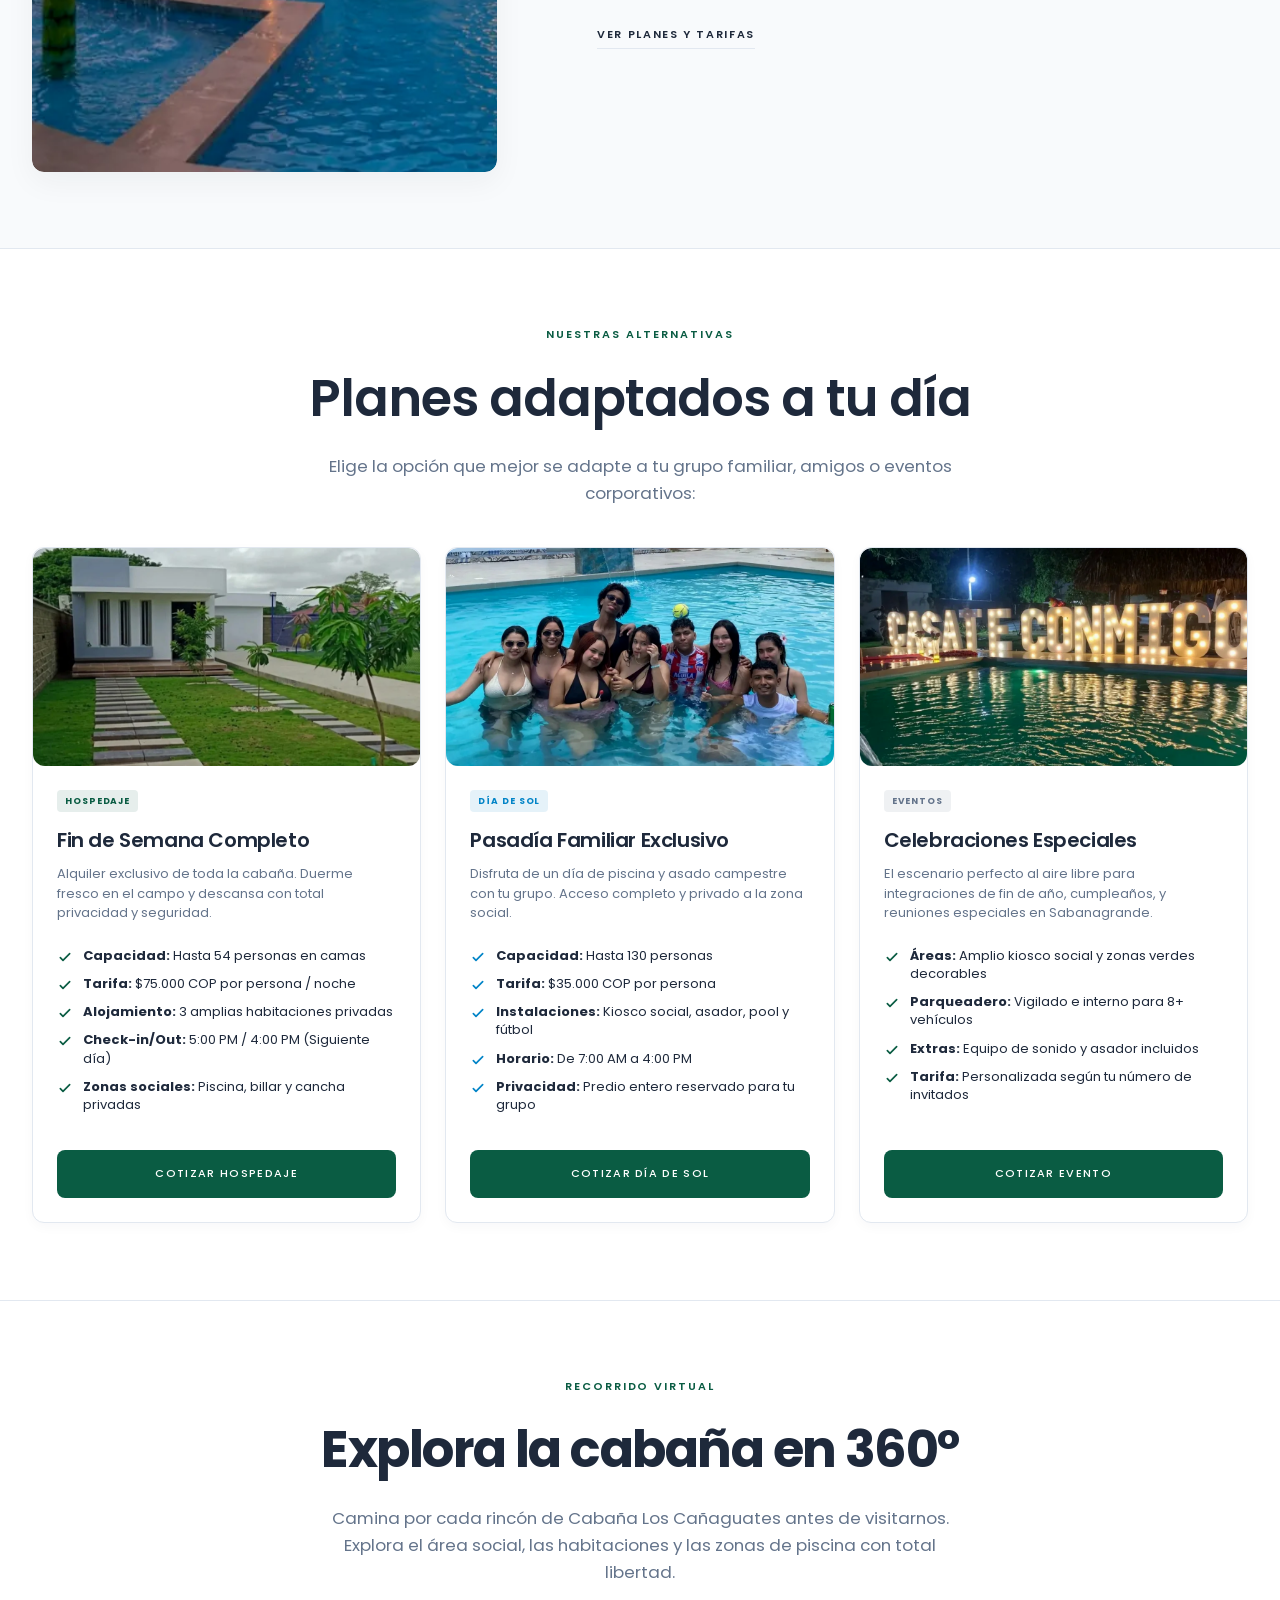
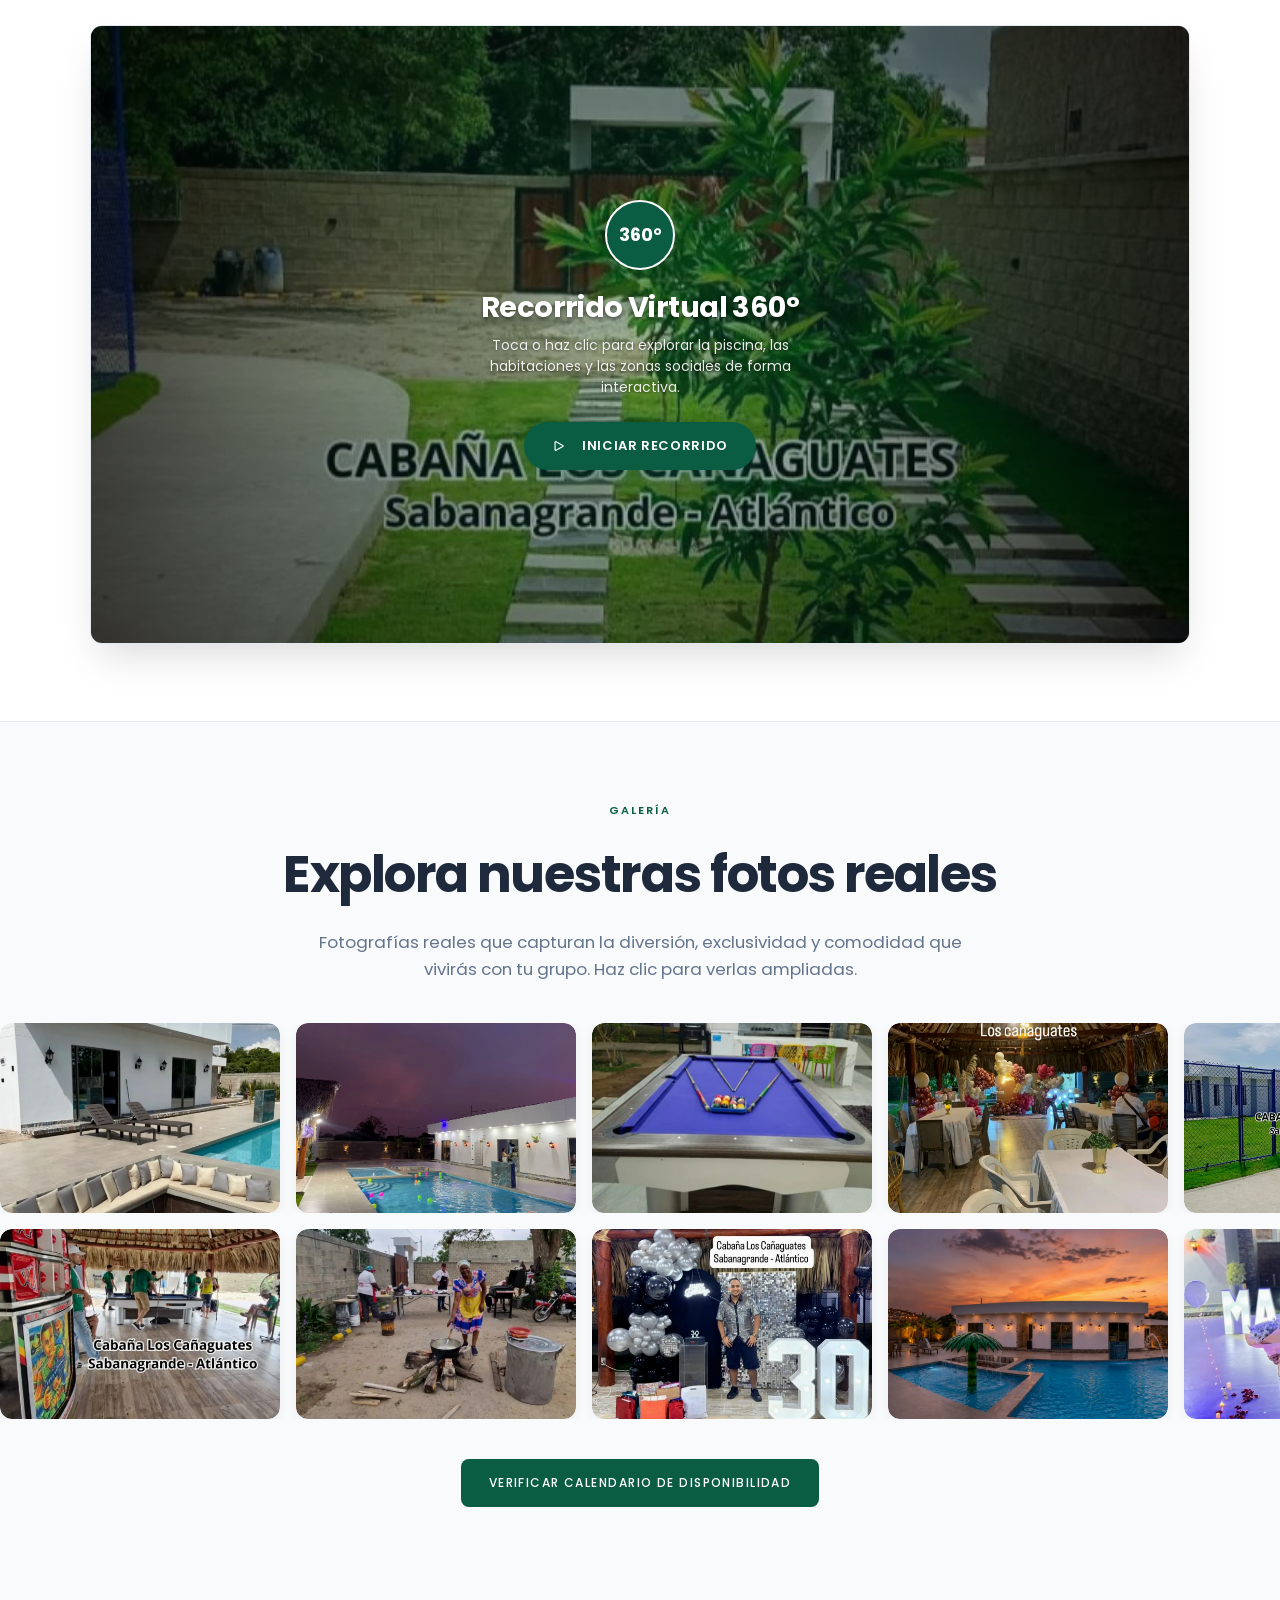
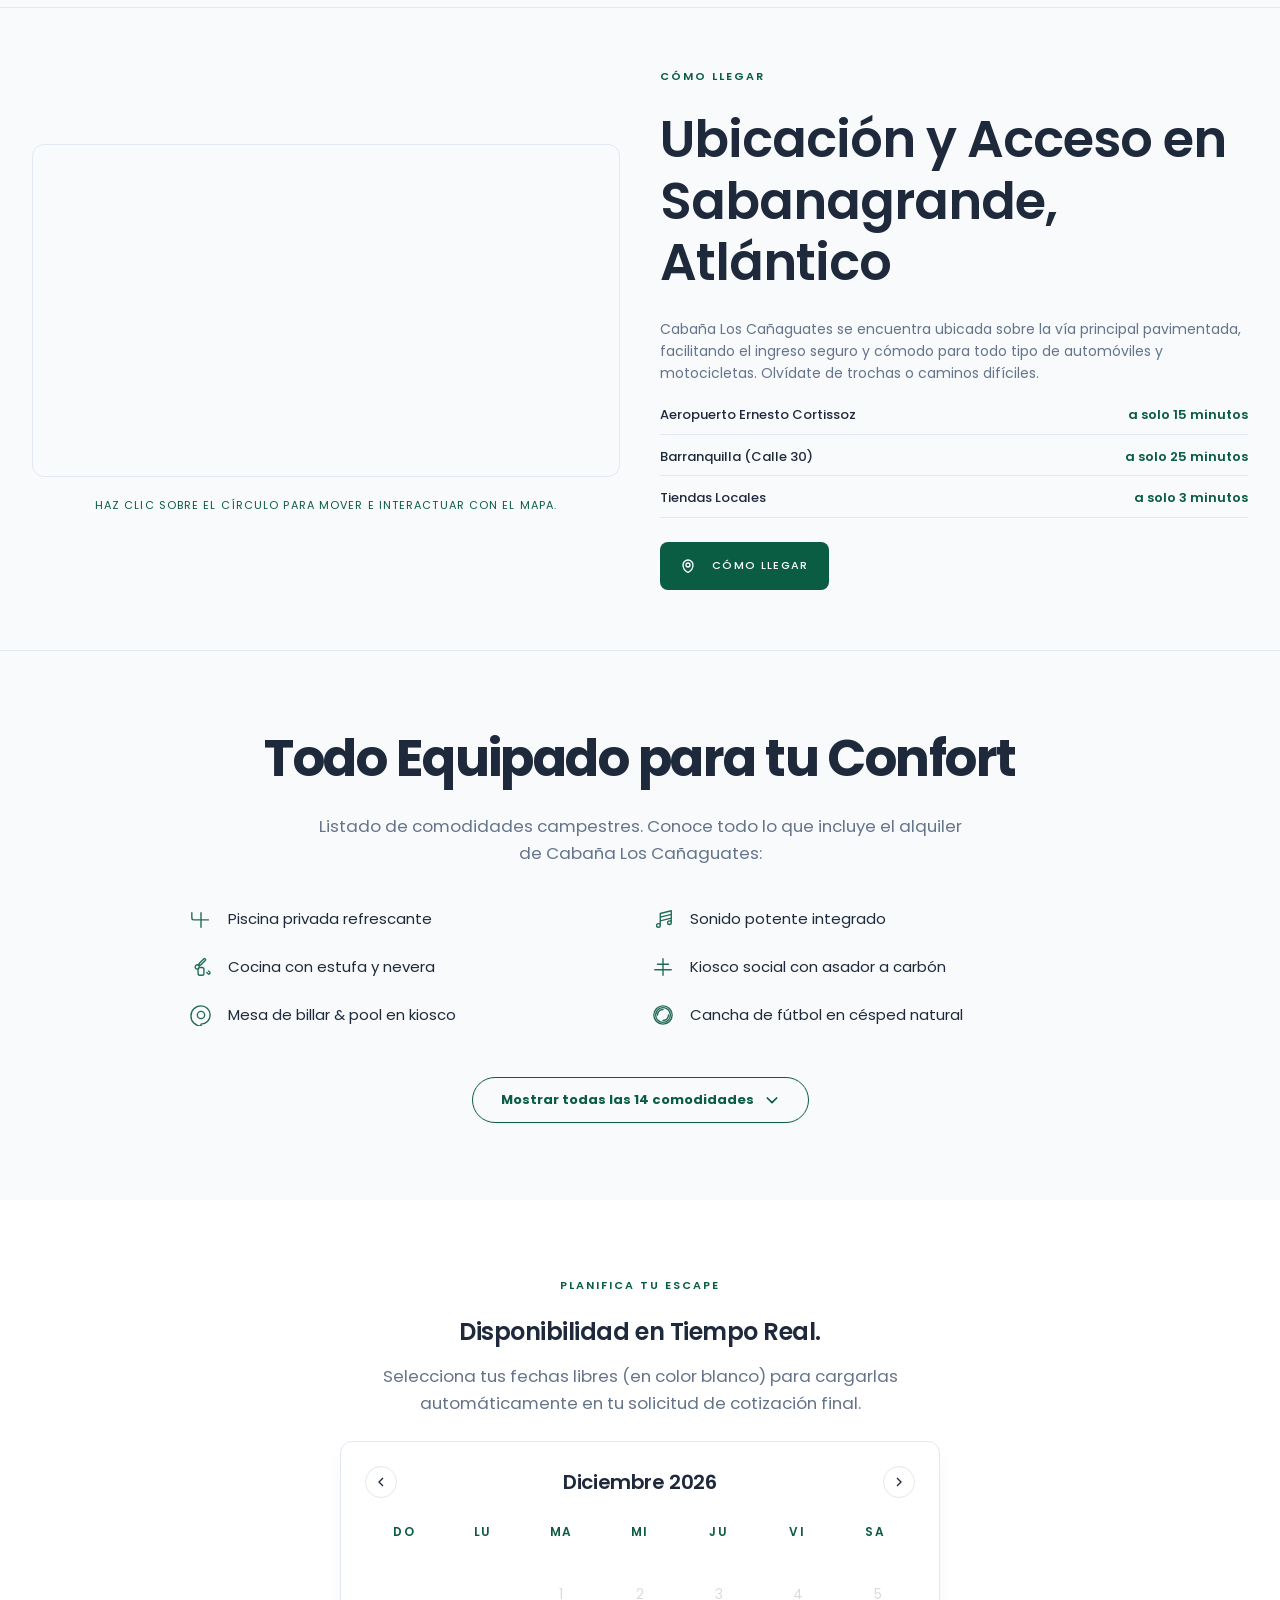
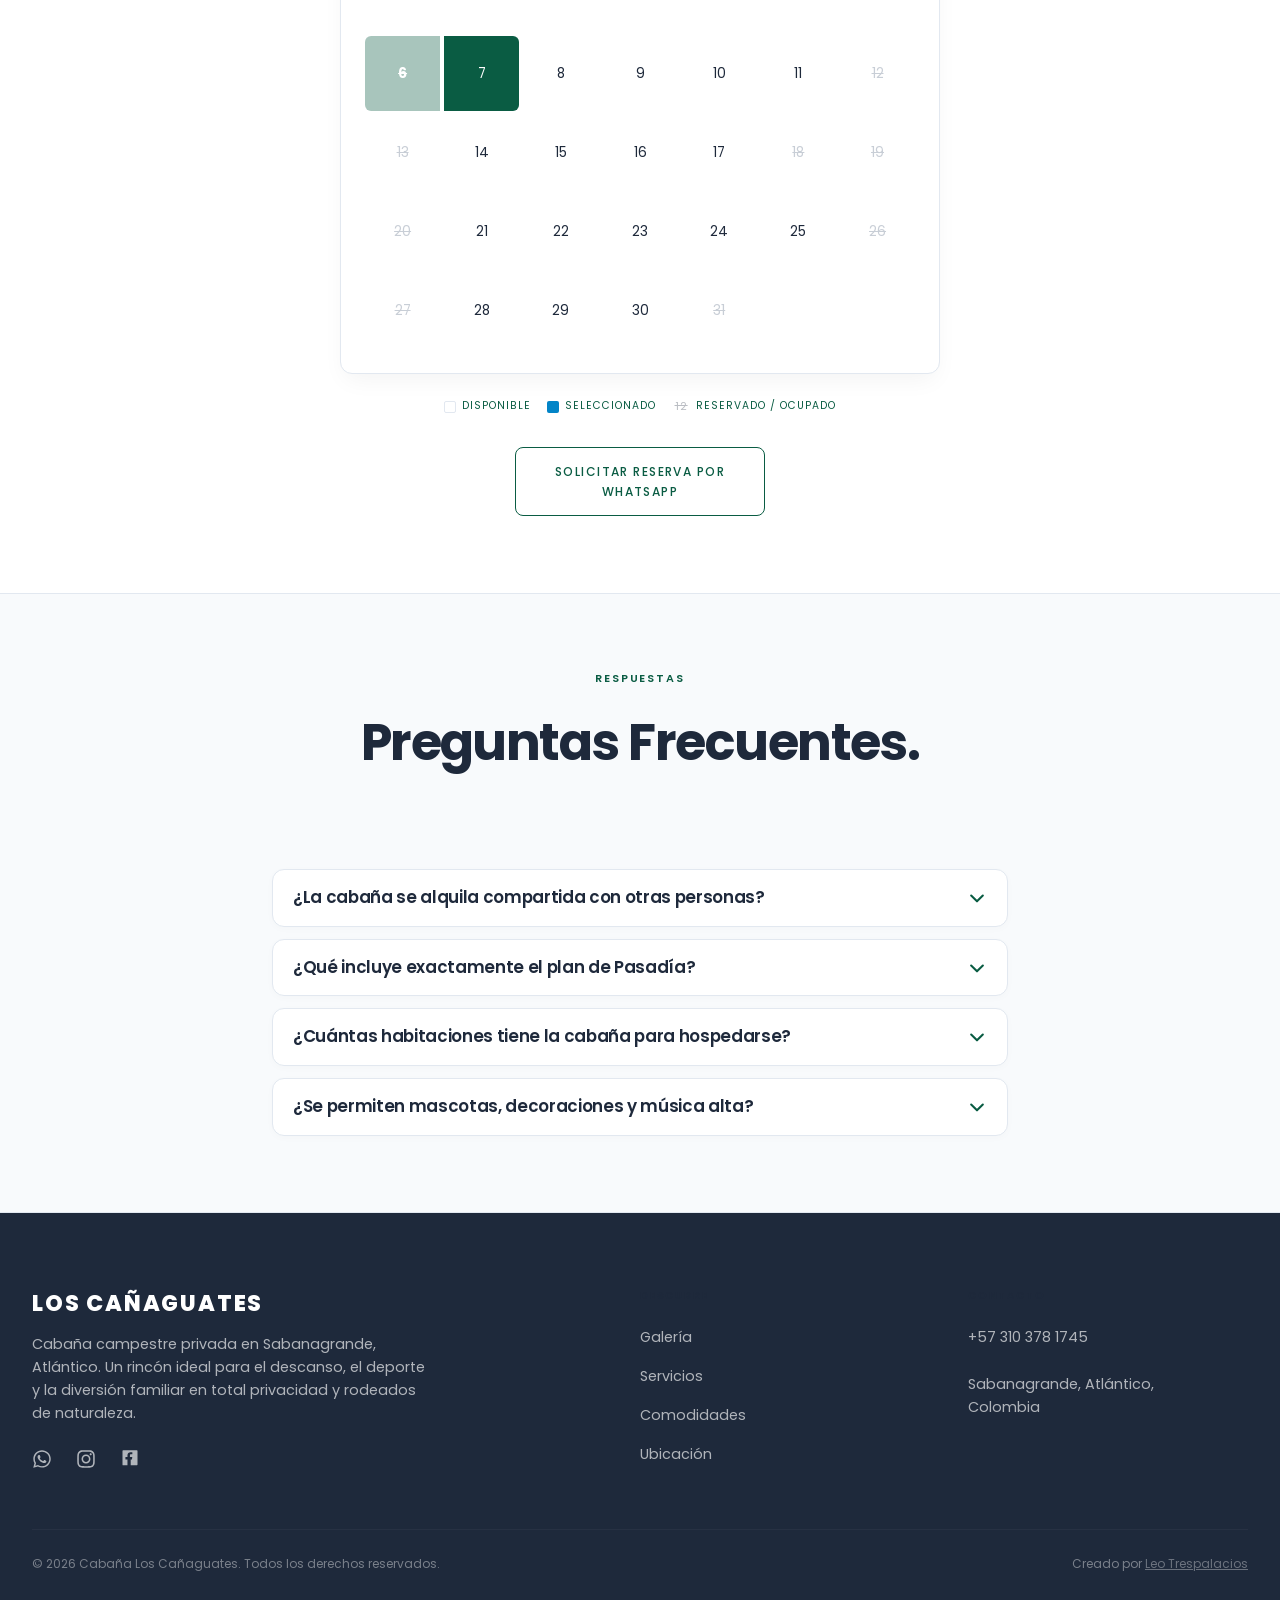
==== commit 2adf188f: "ux: actualizar copy de propuesta, habilitar carga de fondo para el tour 360 y mejorar animacion de l" ====
--- a/index.html
+++ b/index.html
@@ -194,9 +194,9 @@
       </div>
       <div class="experience-text reveal delay-2">
         <span class="eyebrow">La Propuesta</span>
-        <h2 class="section-title text-serif-display">Tu refugio campestre privado y exclusivo.</h2>
-        <p>Disfruta de una cabaña campestre totalmente privada solo para tu grupo. Aquí todo el espacio es tuyo: relájate en nuestra piscina, juega un partido en la cancha de fútbol o diviértete en el kiosco con billar.</p>
-        <p>Un rincón verde rodeado de árboles frutales y sombra fresca, perfecto para desconectarse de la rutina y compartir un asado espectacular en total tranquilidad.</p>
+        <h2 class="section-title text-serif-display">Tu refugio campestre para relajarte y disfrutar.</h2>
+        <p>Encuentra el equilibrio perfecto entre diversión y descanso. Disfruta de nuestra piscina refrescante, juega un partido en la cancha de fútbol o pasa un buen rato en el kiosco con mesa de billar y asador.</p>
+        <p>Un entorno natural y fresco rodeado de árboles y sombra agradable, ideal para desconectarse de la rutina y compartir momentos inolvidables en el campo.</p>
         <br>
         <a href="#servicios" class="link-underline">Ver planes y tarifas</a>
       </div>
@@ -342,6 +342,7 @@
       
       <div class="tour-360-wrapper">
         <div class="tour-cover" id="tour-cover">
+          <div class="tour-cover-bg"></div>
           <div class="tour-cover-overlay"></div>
           <div class="tour-cover-content">
             <div class="tour-360-badge">
@@ -359,7 +360,7 @@
         </div>
         <iframe 
           id="tour-iframe"
-          data-src="https://tour.panoee.net/6a1b6d16828c2418511ce2ad" 
+          src="https://tour.panoee.net/6a1b6d16828c2418511ce2ad" 
           title="Tour Virtual 360 Cabaña Los Cañaguates" 
           allowfullscreen 
           loading="lazy">
--- a/index.css
+++ b/index.css
@@ -1681,11 +1681,26 @@
   display: flex;
   align-items: center;
   justify-content: center;
-  background-image: url('assets/img/casa-jardin-camino.webp');
+  cursor: pointer;
+  overflow: hidden;
+  transition: opacity 0.6s cubic-bezier(0.16, 1, 0.3, 1), visibility 0.6s ease;
+}
+
+.tour-cover-bg {
+  position: absolute;
+  top: 0;
+  left: 0;
+  width: 100%;
+  height: 100%;
+  background-image: url('assets/img/entrada-jardin-porton.webp');
   background-size: cover;
   background-position: center;
-  cursor: pointer;
-  transition: opacity 0.5s ease, visibility 0.5s ease;
+  transition: transform 1.2s cubic-bezier(0.16, 1, 0.3, 1);
+  z-index: 1;
+}
+
+.tour-cover:hover .tour-cover-bg {
+  transform: scale(1.05);
 }
 
 .tour-cover-overlay {
@@ -1694,12 +1709,13 @@
   left: 0;
   width: 100%;
   height: 100%;
-  background: radial-gradient(circle, rgba(10, 92, 67, 0.4) 0%, rgba(0, 0, 0, 0.75) 100%);
+  background: radial-gradient(circle, rgba(10, 92, 67, 0.3) 0%, rgba(0, 0, 0, 0.75) 100%);
   transition: background 0.3s ease;
+  z-index: 2;
 }
 
 .tour-cover:hover .tour-cover-overlay {
-  background: radial-gradient(circle, rgba(10, 92, 67, 0.3) 0%, rgba(0, 0, 0, 0.85) 100%);
+  background: radial-gradient(circle, rgba(10, 92, 67, 0.25) 0%, rgba(0, 0, 0, 0.85) 100%);
 }
 
 .tour-cover-content {
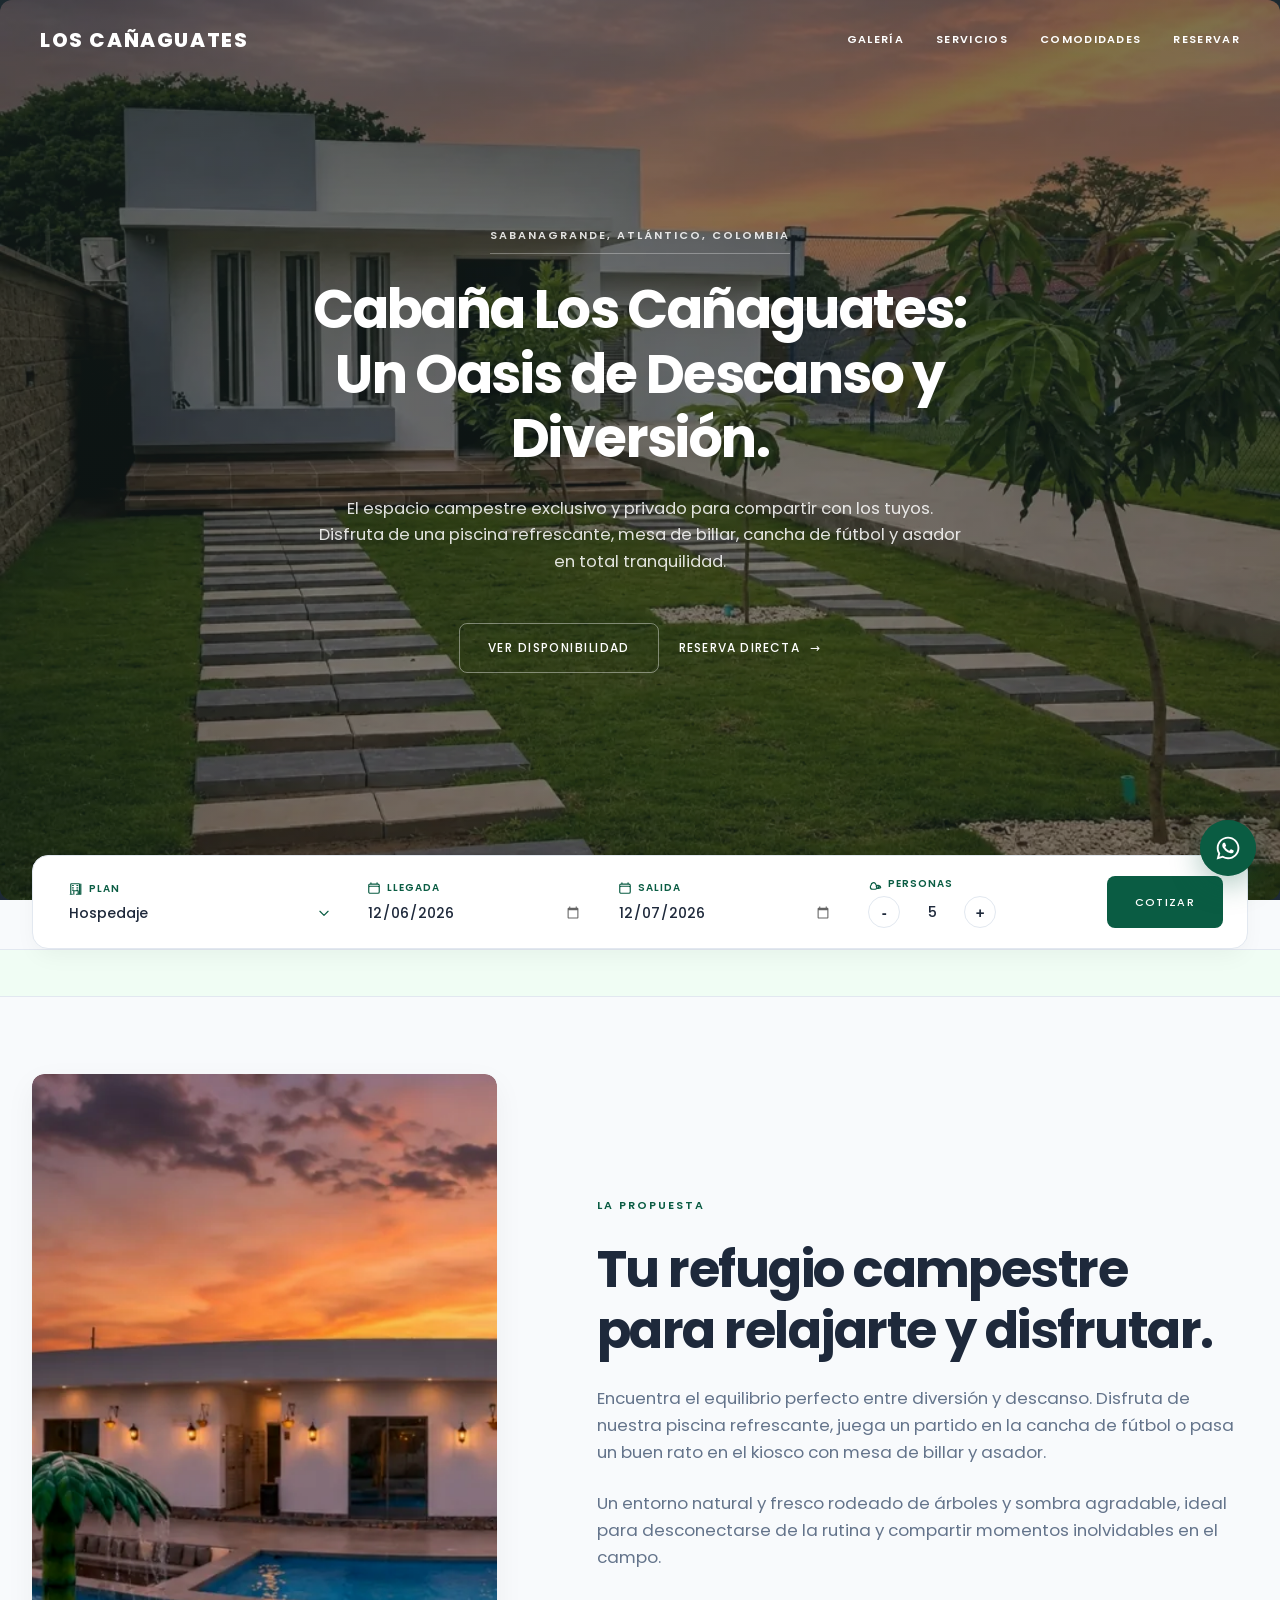
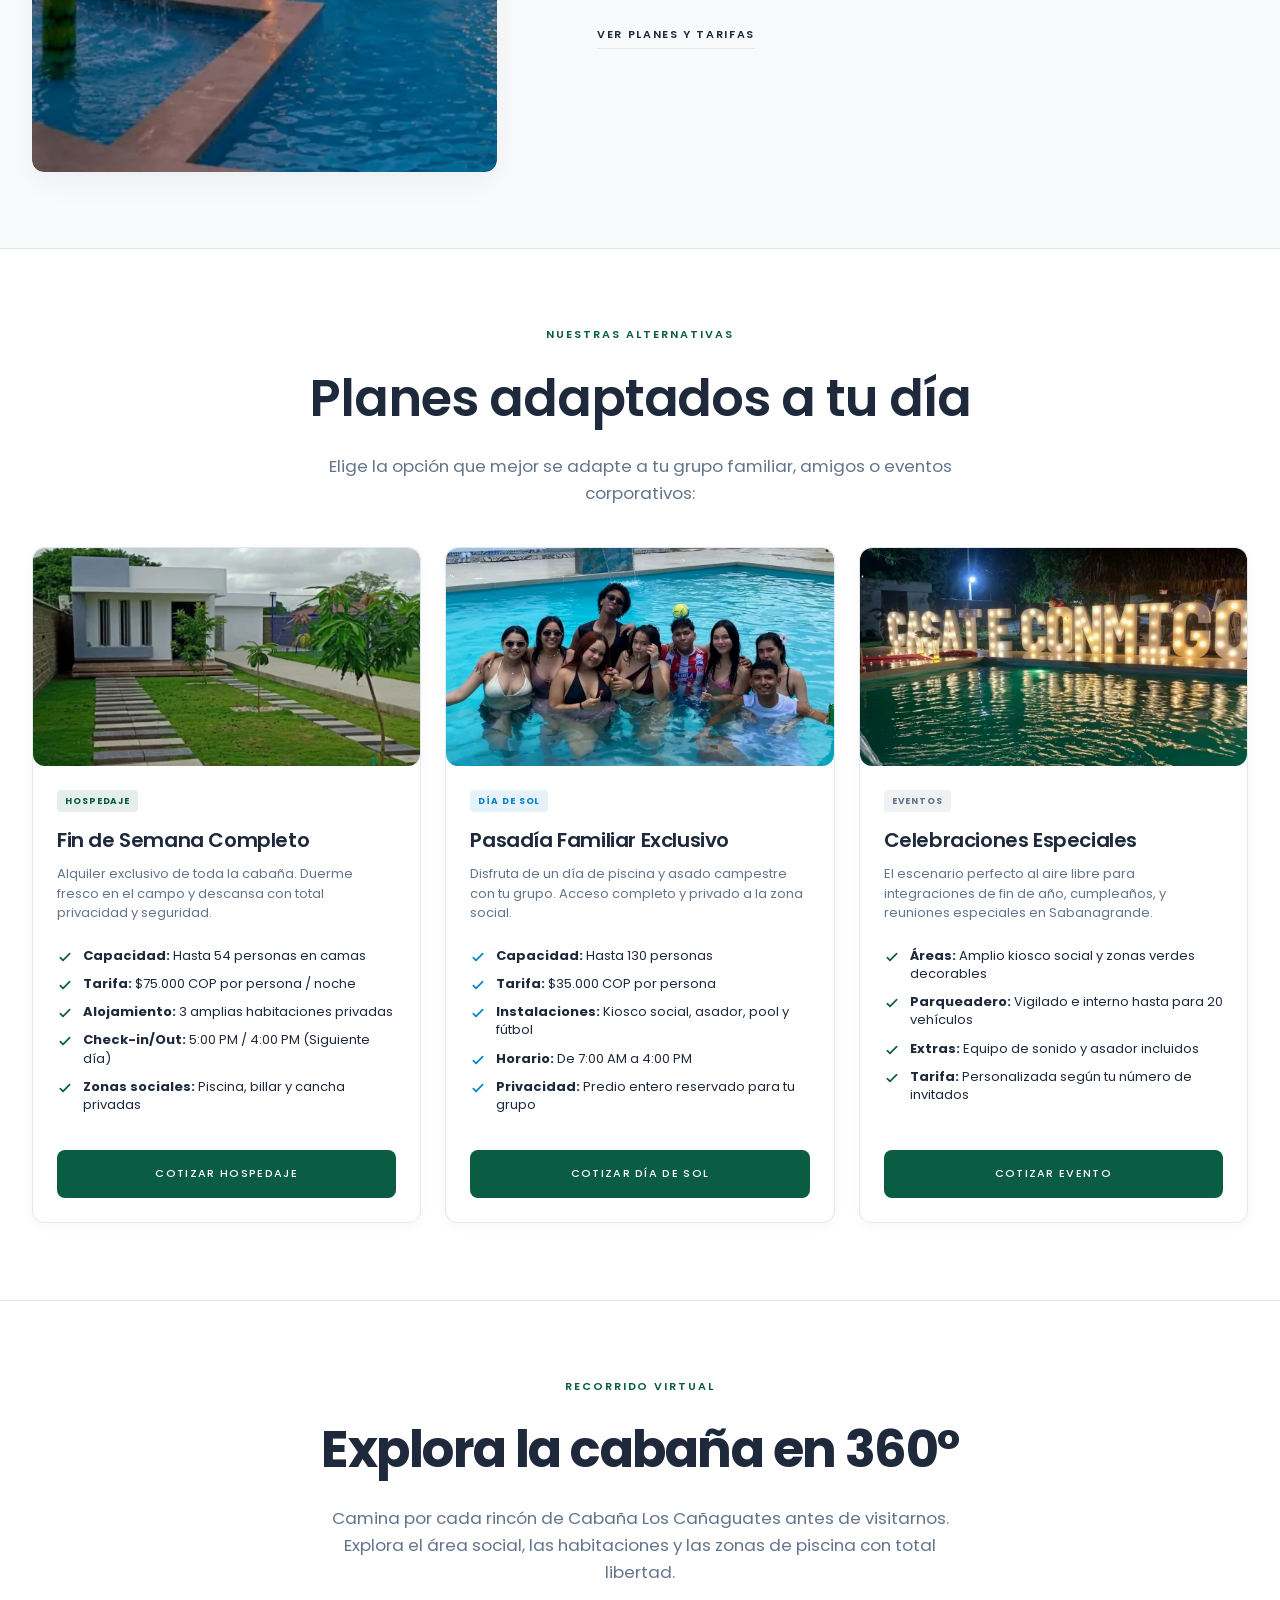
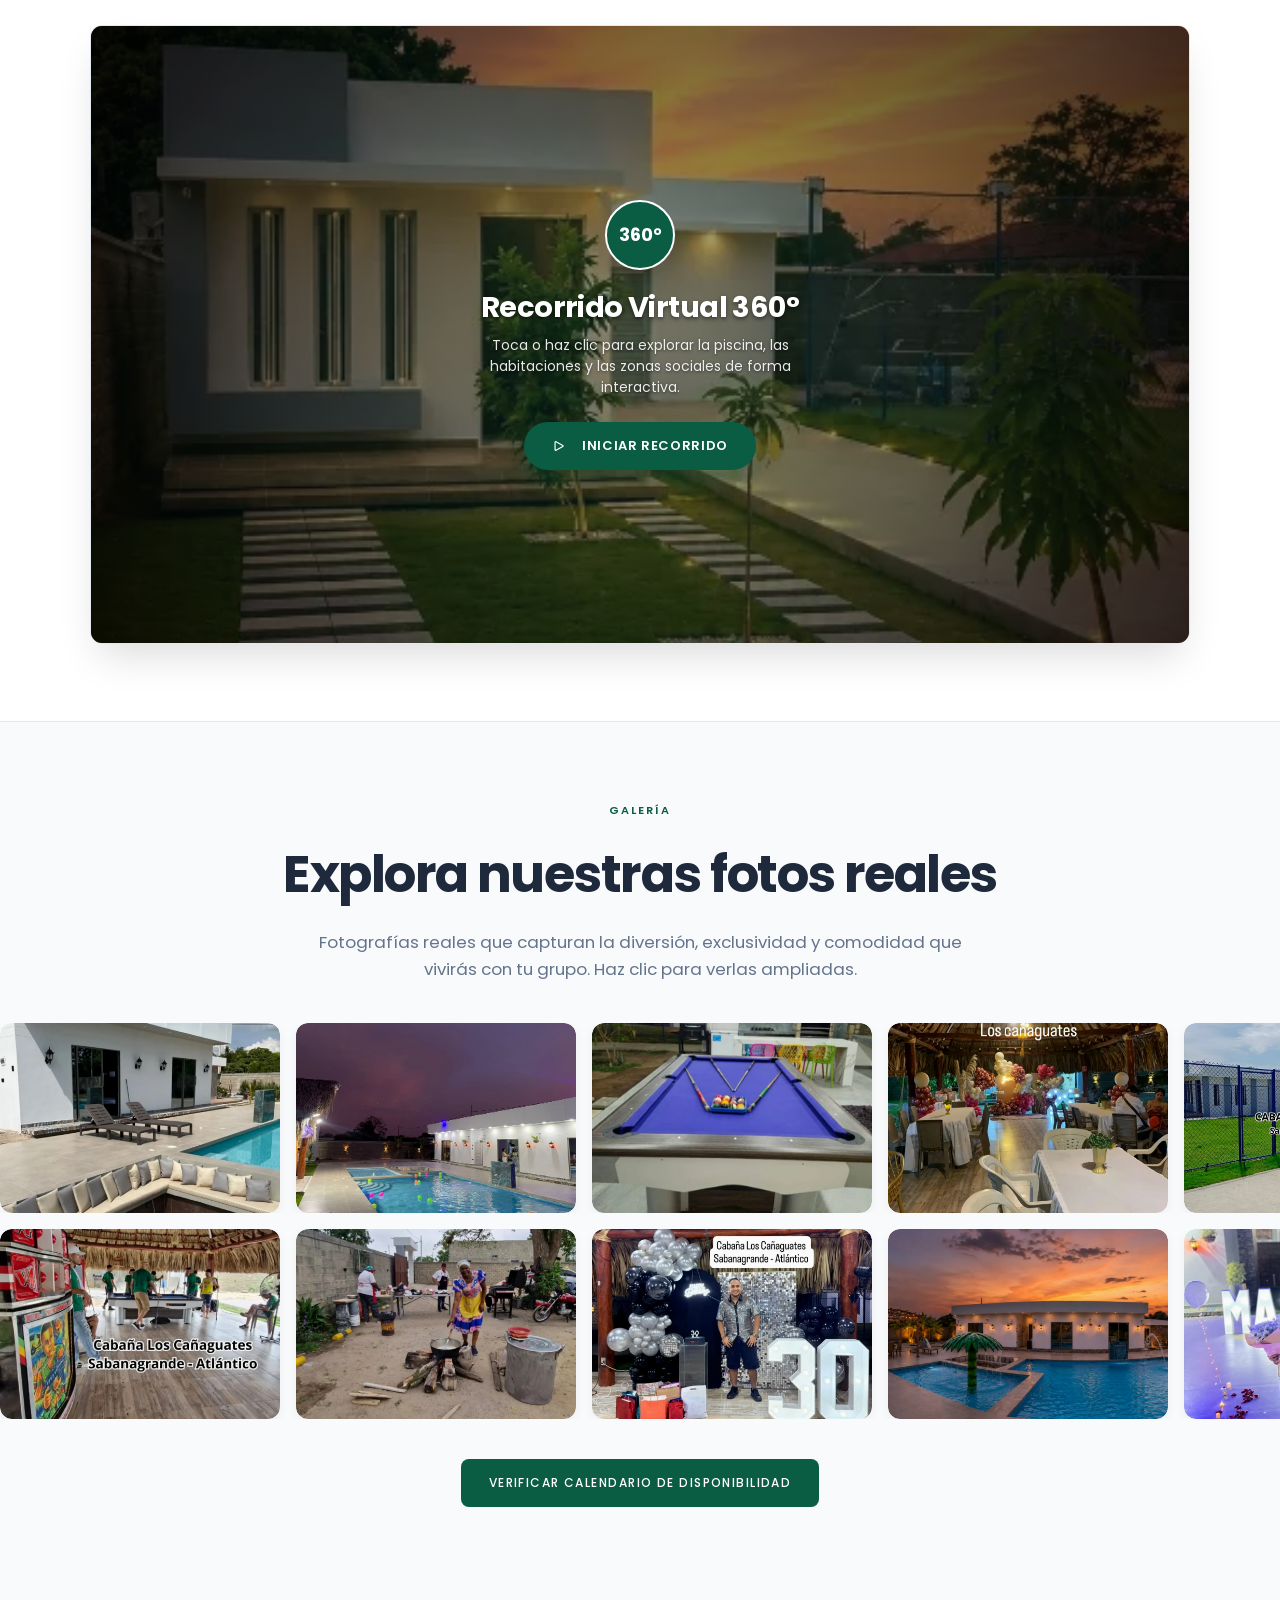
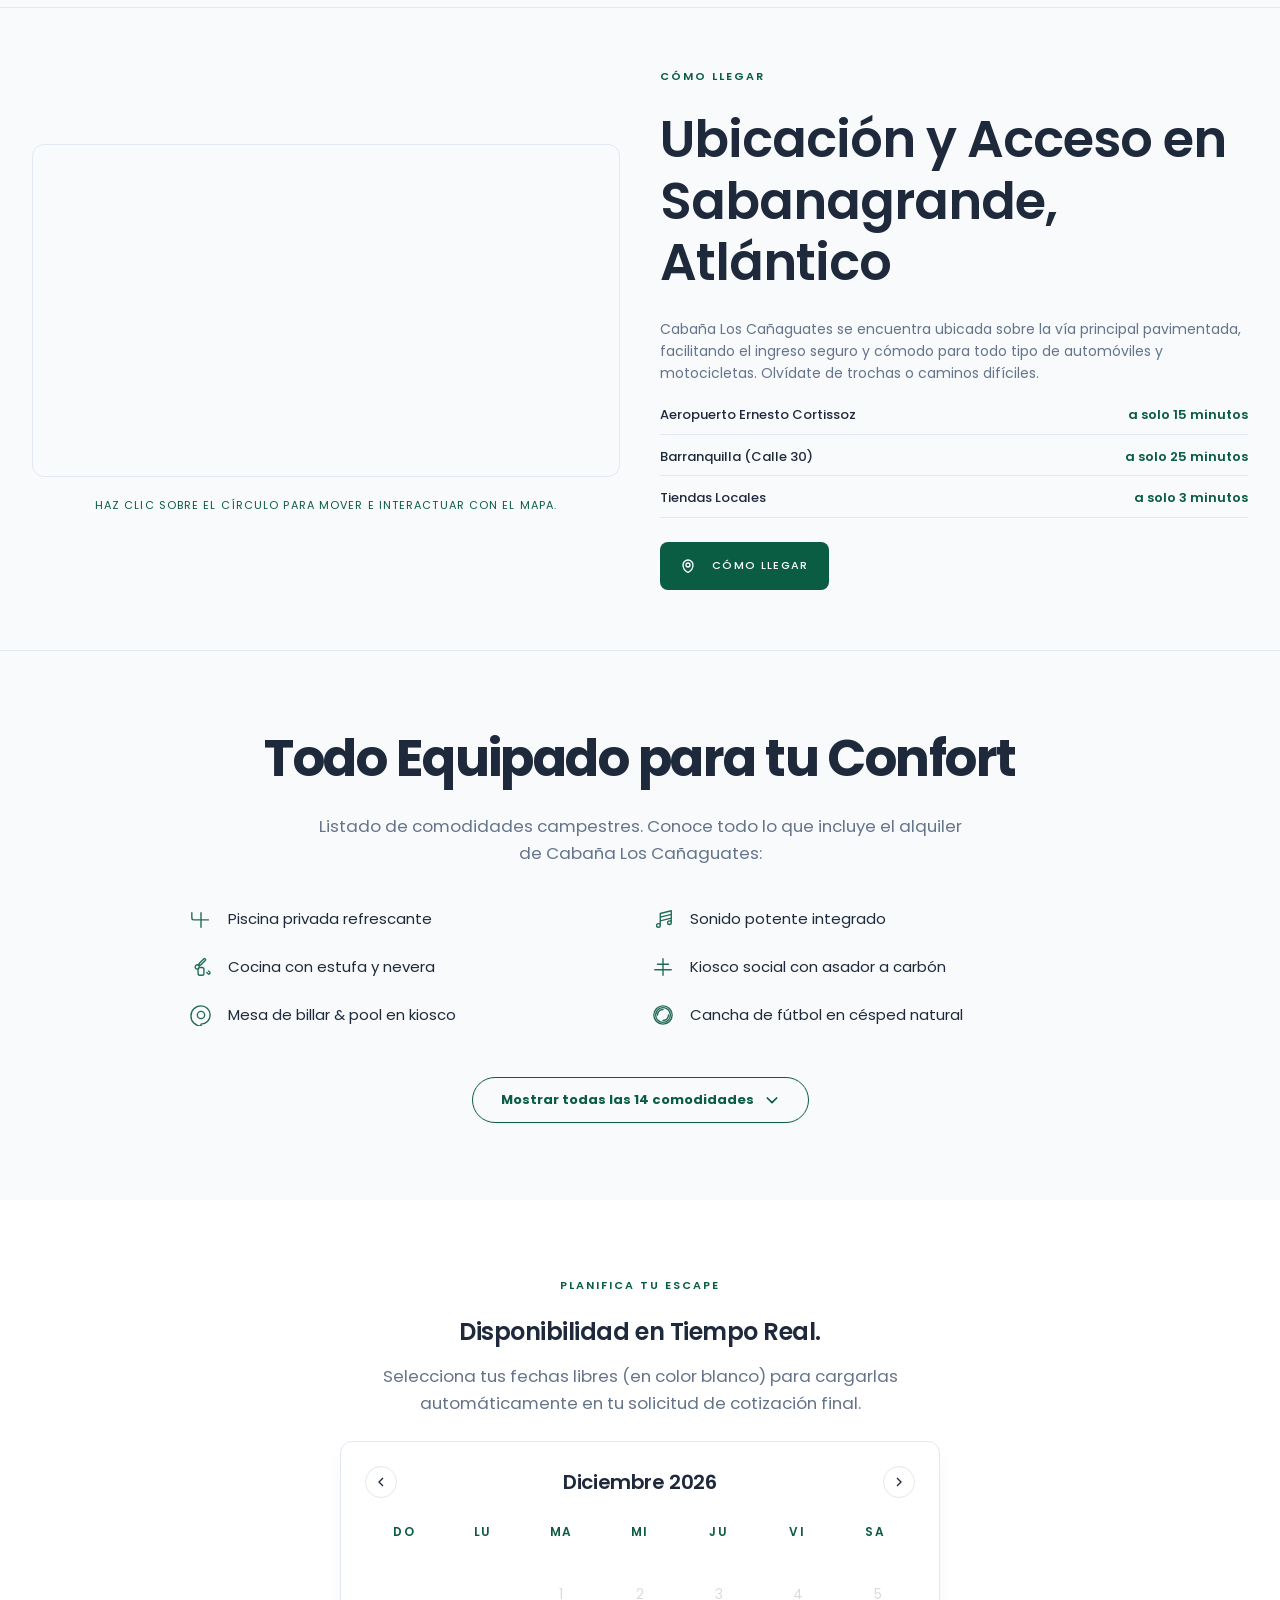
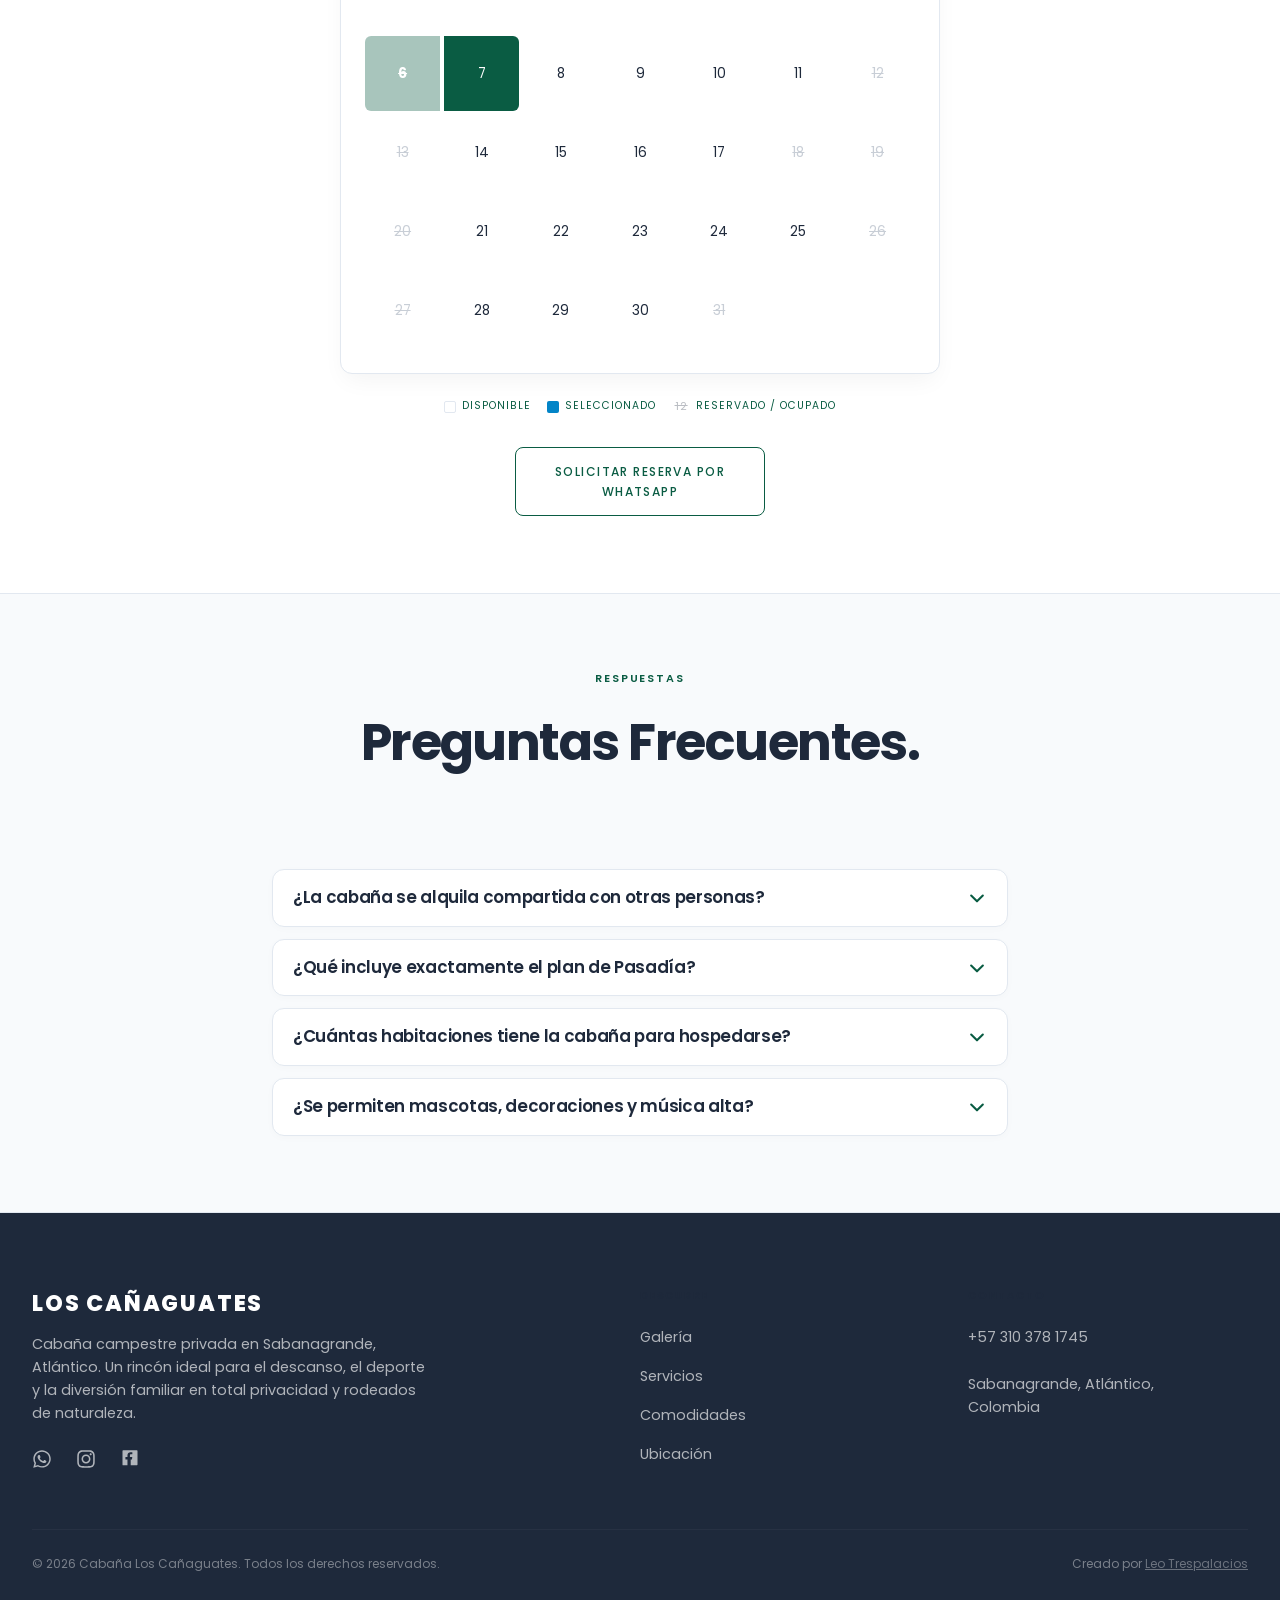
==== commit 665001b9: "Update index.html" ====
--- a/index.html
+++ b/index.html
@@ -309,7 +309,7 @@
               </li>
               <li>
                 <svg class="bullet-icon bullet-icon-green" xmlns="http://www.w3.org/2000/svg" fill="none" viewBox="0 0 24 24" stroke="currentColor" stroke-width="2.5"><path stroke-linecap="round" stroke-linejoin="round" d="M5 13l4 4L19 7" /></svg>
-                <span><strong>Parqueadero:</strong> Vigilado e interno para 8+ vehículos</span>
+                <span><strong>Parqueadero:</strong> Vigilado e interno hasta para 20 vehículos</span>
               </li>
               <li>
                 <svg class="bullet-icon bullet-icon-green" xmlns="http://www.w3.org/2000/svg" fill="none" viewBox="0 0 24 24" stroke="currentColor" stroke-width="2.5"><path stroke-linecap="round" stroke-linejoin="round" d="M5 13l4 4L19 7" /></svg>
@@ -500,7 +500,7 @@
         <!-- Comodidades secundarias (Ocultas por defecto) -->
         <div class="airbnb-amenity amenity-hidden">
           <svg fill="none" stroke="currentColor" stroke-width="1.5" viewBox="0 0 24 24"><path stroke-linecap="round" stroke-linejoin="round" d="M21 13.255A23.931 23.931 0 0112 15c-3.183 0-6.22-.62-9-1.745M16 6V4a2 2 0 00-2-2h-4a2 2 0 00-2 2v2m4 6h.01M5 20h14a2 2 0 002-2V8a2 2 0 00-2-2H5a2 2 0 00-2 2v10a2 2 0 002 2z"></path></svg>
-          <span>Parqueadero privado cerrado (8+ vehículos)</span>
+          <span>Parqueadero privado cerrado (20 vehículos)</span>
         </div>
         <div class="airbnb-amenity amenity-hidden">
           <svg fill="none" stroke="currentColor" stroke-width="1.5" viewBox="0 0 24 24"><path stroke-linecap="round" stroke-linejoin="round" d="M10.325 4.317c.426-1.756 2.924-1.756 3.35 0a1.724 1.724 0 002.573 1.066c1.543-.94 3.31.826 2.37 2.37a1.724 1.724 0 001.065 2.572c1.756.426 1.756 2.924 0 3.35a1.724 1.724 0 00-1.066 2.573c.94 1.543-.826 3.31-2.37 2.37a1.724 1.724 0 00-2.572 1.065c-.426 1.756-2.924 1.756-3.35 0a1.724 1.724 0 00-2.573-1.066c-1.543.94-3.31-.826-2.37-2.37a1.724 1.724 0 00-1.065-2.572c-1.756-.426-1.756-2.924 0-3.35a1.724 1.724 0 001.066-2.573c-.94-1.543.826-3.31 2.37-2.37.996.608 2.296.07 2.572-1.065z"></path><path stroke-linecap="round" stroke-linejoin="round" d="M15 12a3 3 0 11-6 0 3 3 0 016 0z"></path></svg>
--- a/index.css
+++ b/index.css
@@ -1692,7 +1692,7 @@
   left: 0;
   width: 100%;
   height: 100%;
-  background-image: url('assets/img/entrada-jardin-porton.webp');
+  background-image: url('assets/img/bg-hero-mobile.webp');
   background-size: cover;
   background-position: center;
   transition: transform 1.2s cubic-bezier(0.16, 1, 0.3, 1);
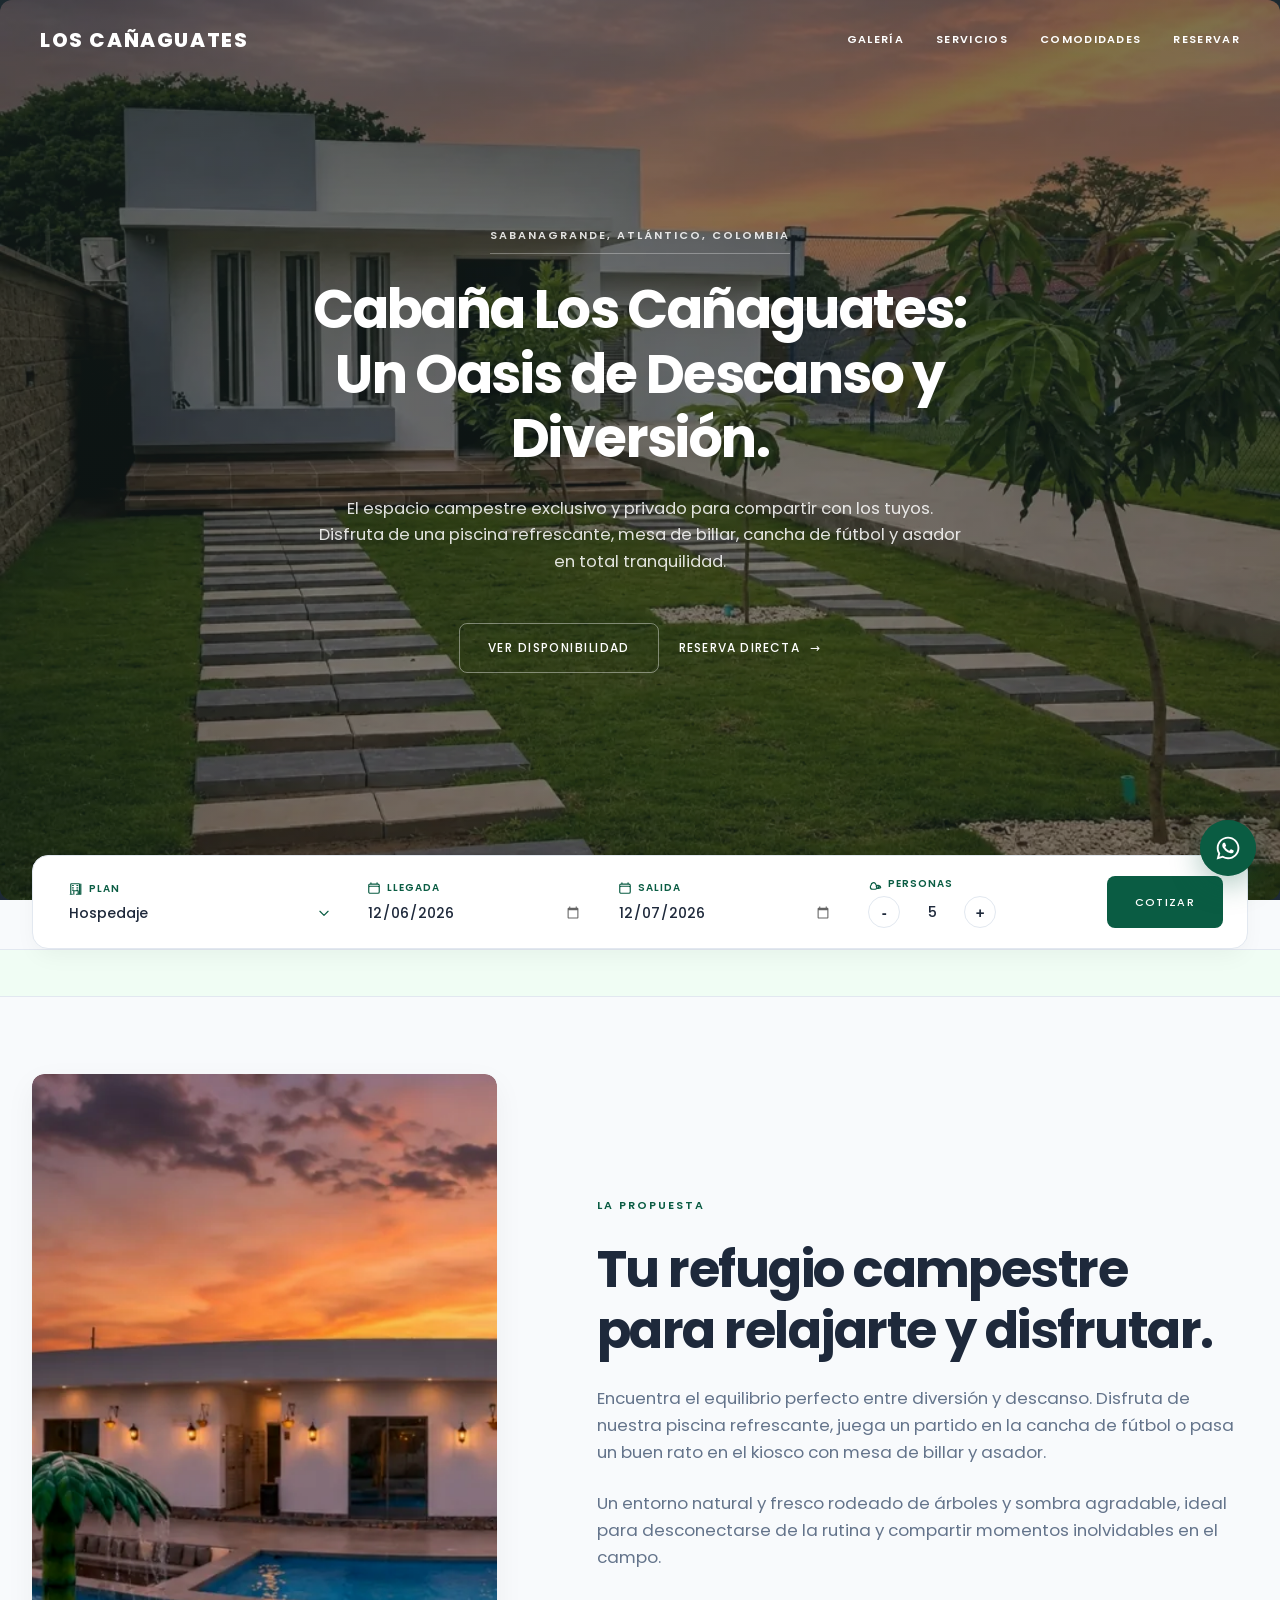
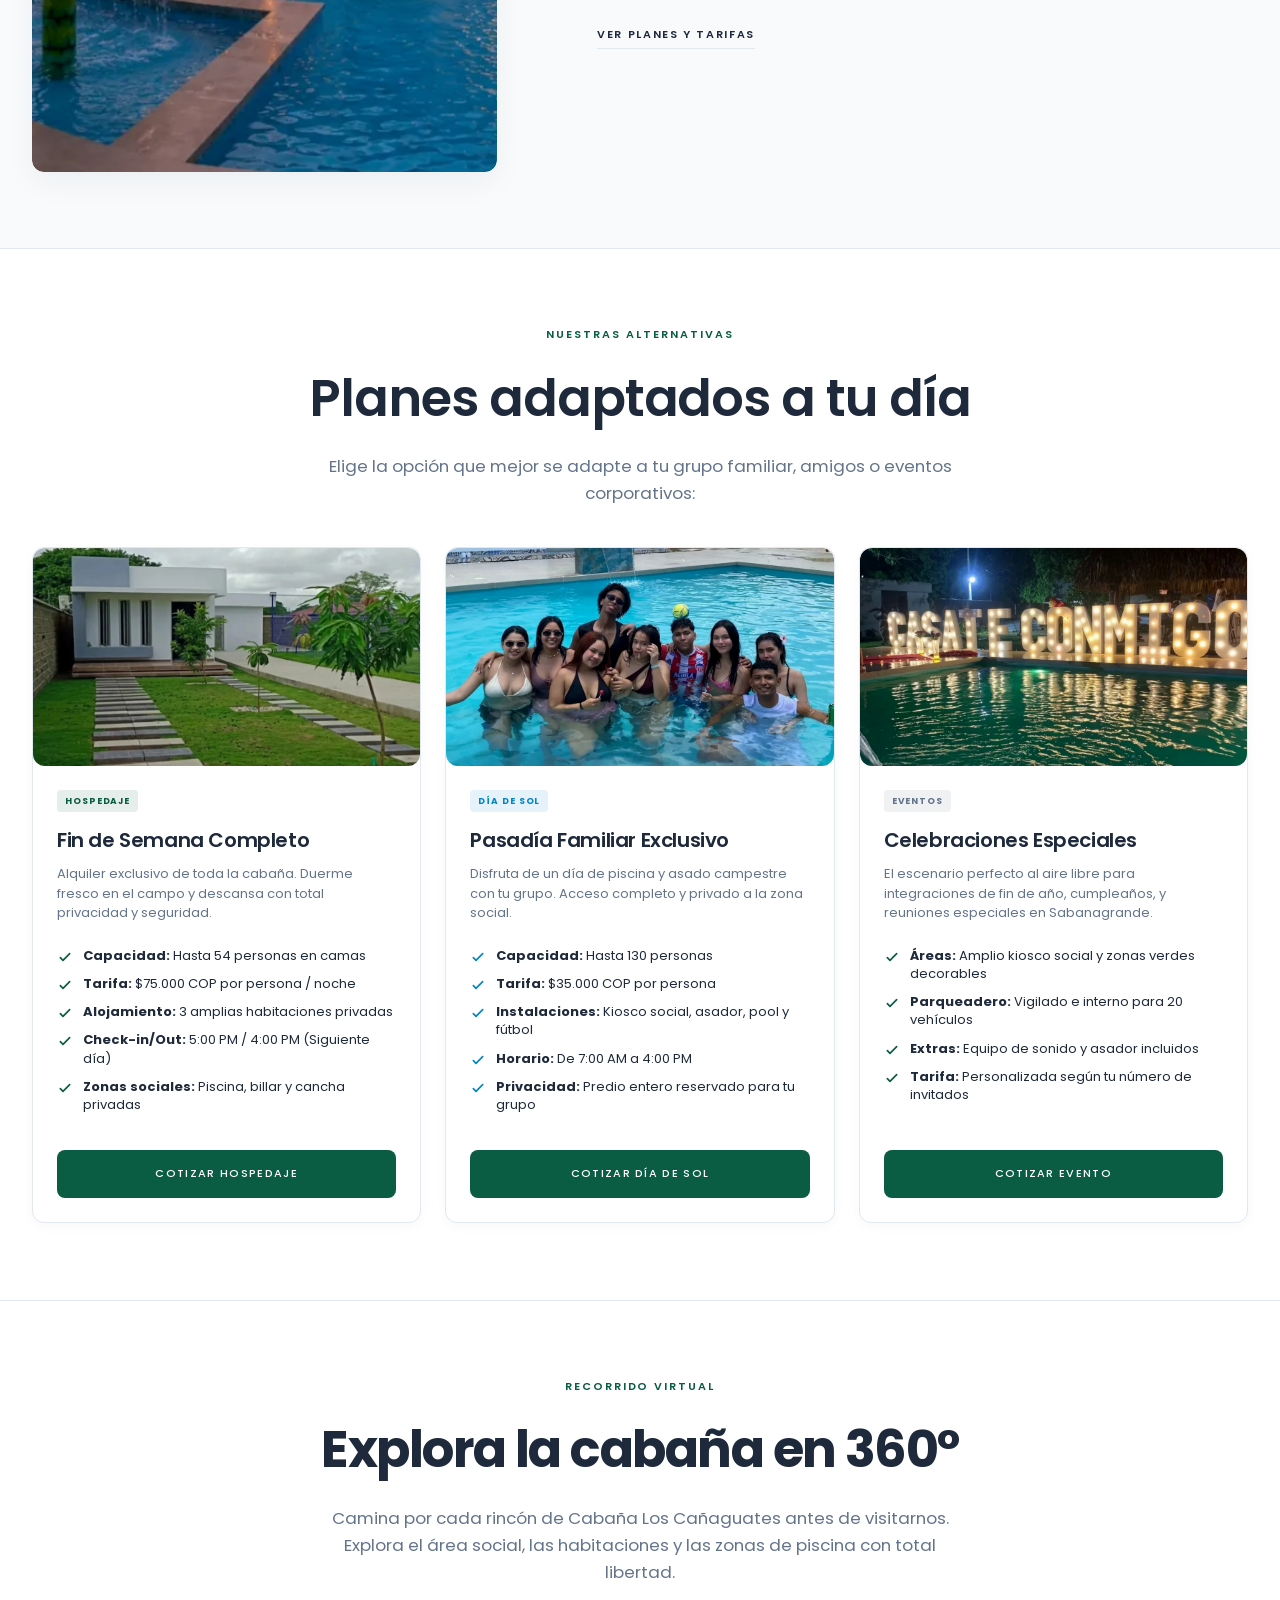
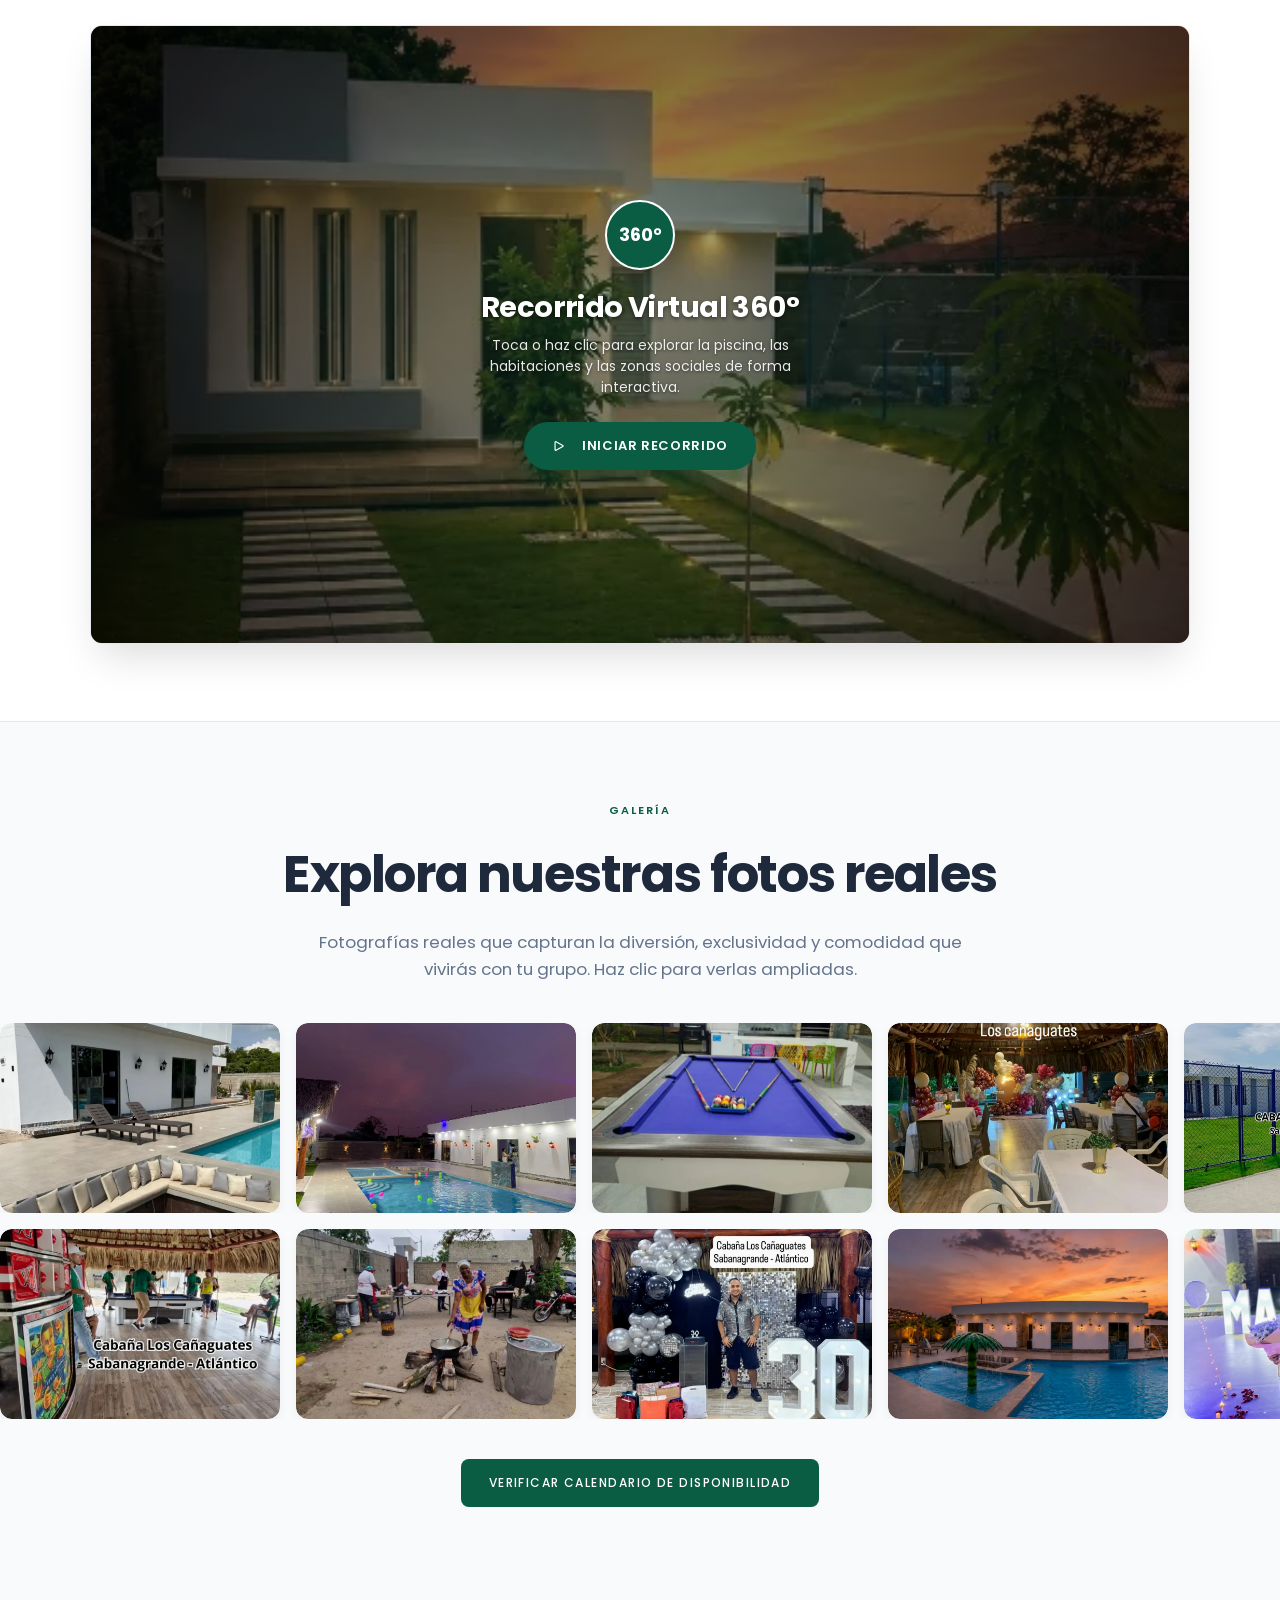
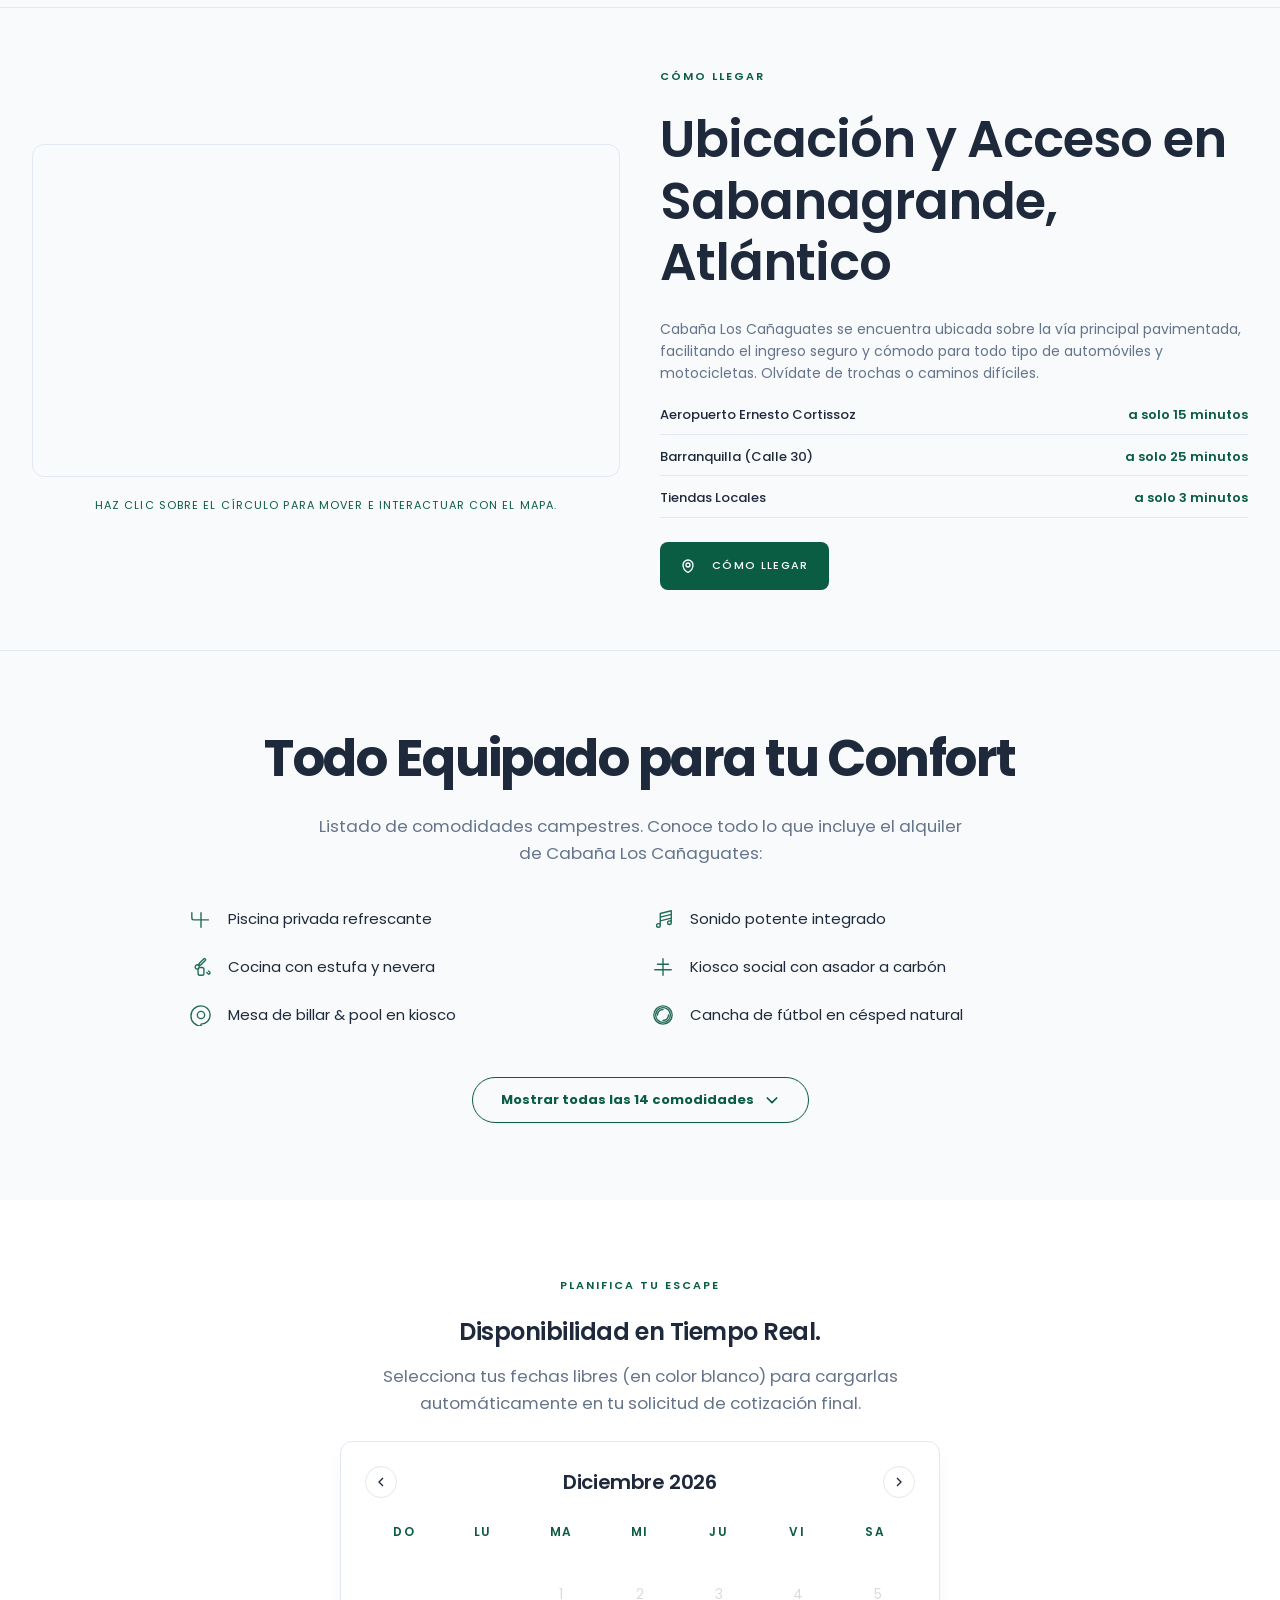
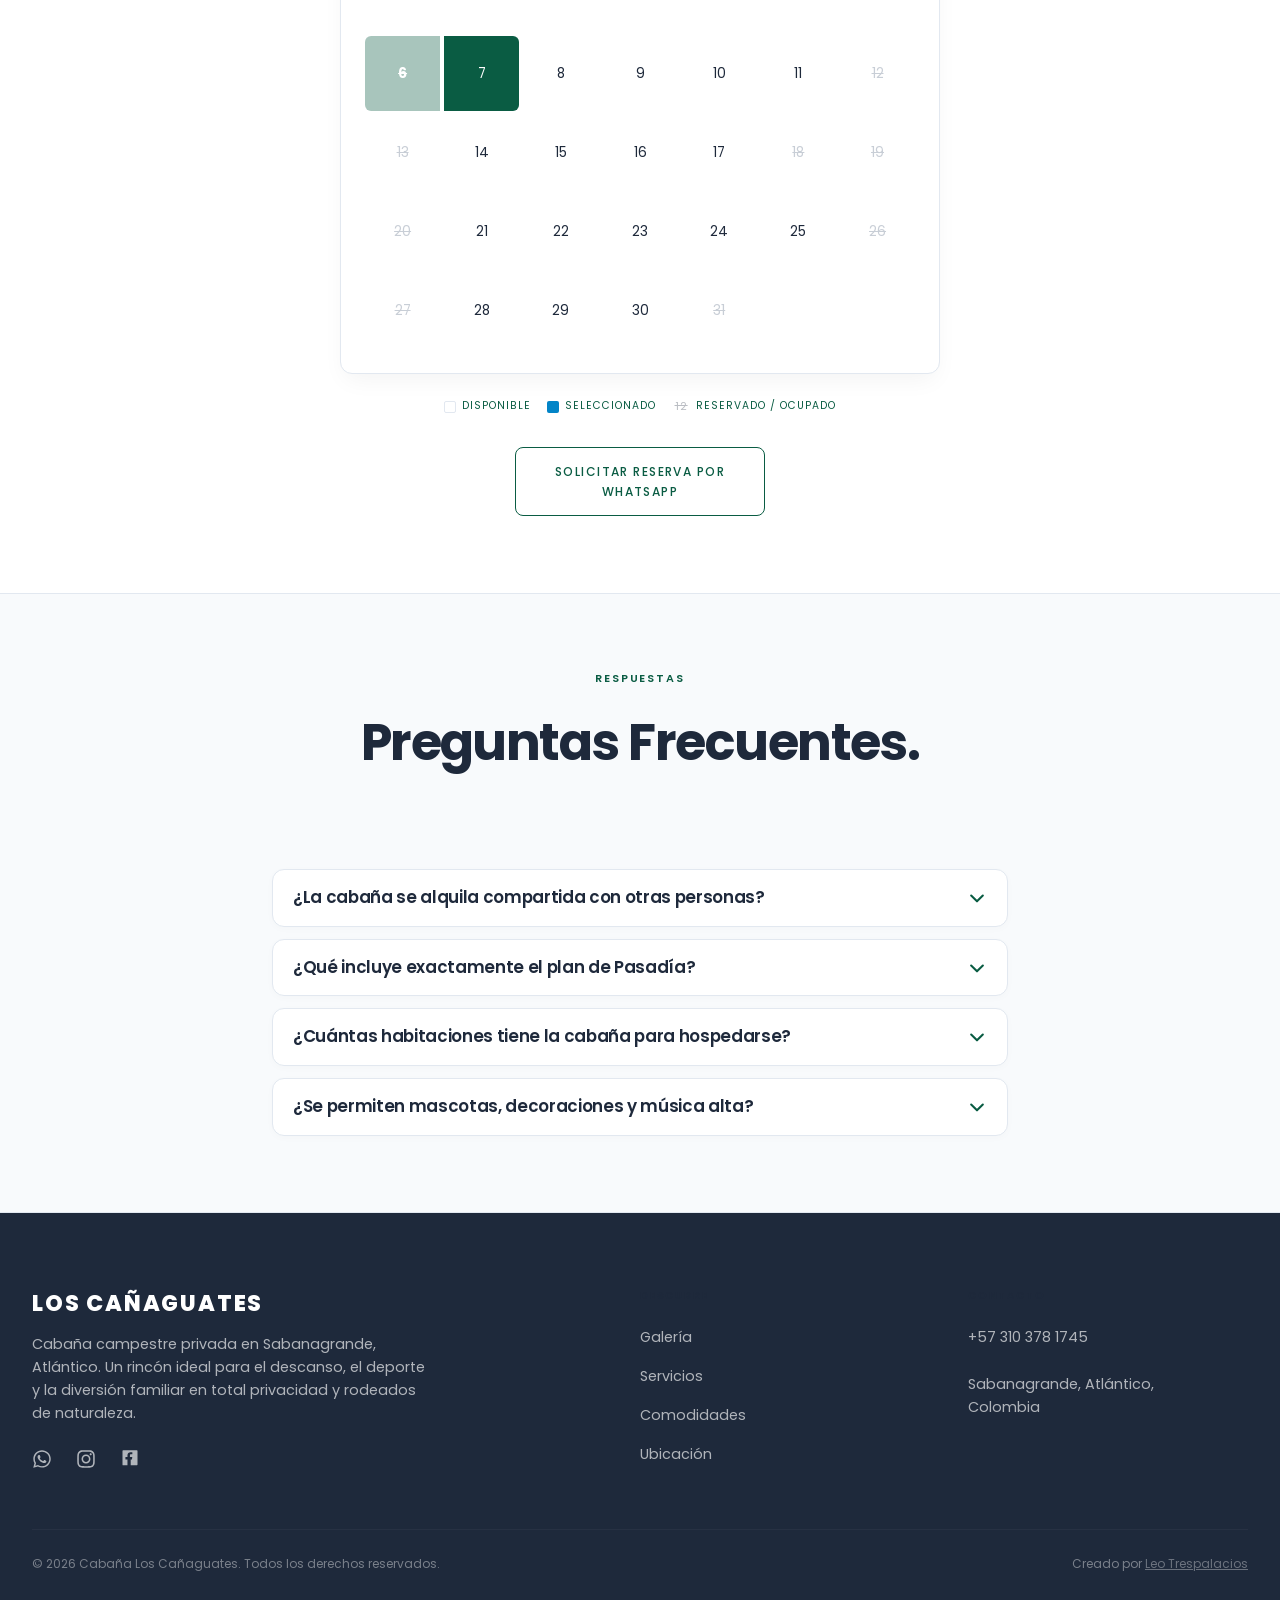
==== commit 3744ed6f: "style: formatear y ordenar codigo en index.html" ====
--- a/index.html
+++ b/index.html
@@ -1,17 +1,21 @@
 <!DOCTYPE html>
 <html lang="es">
+
 <head>
   <meta charset="UTF-8">
   <meta name="viewport" content="width=device-width, initial-scale=1.0, maximum-scale=1.0, user-scalable=no">
   <title>Cabaña Los Cañaguates | Alquiler de Cabaña en Sabanagrande, Atlántico | Pasadías y Descanso</title>
-  <meta name="description" content="Reserva Cabaña Los Cañaguates en Sabanagrande, Atlántico. Cabaña privada de descanso con piscina, billar, cancha de fútbol y asador. Hospedaje familiar para 54 personas y pasadías.">
-  <meta name="keywords" content="cabaña los cañaguates, alquiler cabaña sabanagrande, pasadías sabanagrande, día de sol piscina, cabaña de descanso familiar, eventos sabanagrande, cabaña atlantico">
+  <meta name="description"
+    content="Reserva Cabaña Los Cañaguates en Sabanagrande, Atlántico. Cabaña privada de descanso con piscina, billar, cancha de fútbol y asador. Hospedaje familiar para 54 personas y pasadías.">
+  <meta name="keywords"
+    content="cabaña los cañaguates, alquiler cabaña sabanagrande, pasadías sabanagrande, día de sol piscina, cabaña de descanso familiar, eventos sabanagrande, cabaña atlantico">
   <meta name="author" content="Cabaña Los Cañaguates">
   <link rel="canonical" href="https://loscanaquates.com">
-  
+
   <!-- Open Graph -->
   <meta property="og:title" content="Cabaña Los Cañaguates | Alquiler de Cabaña de Descanso y Pasadías en Sabanagrande">
-  <meta property="og:description" content="Pasa un día de sol espectacular o un descanso inolvidable. Cabaña exclusiva con piscina, billar, fútbol y asador en Sabanagrande, Atlántico.">
+  <meta property="og:description"
+    content="Pasa un día de sol espectacular o un descanso inolvidable. Cabaña exclusiva con piscina, billar, fútbol y asador en Sabanagrande, Atlántico.">
   <meta property="og:image" content="assets/img/bg-hero.webp">
   <meta property="og:url" content="https://loscanaquates.com">
   <meta property="og:type" content="website">
@@ -27,7 +31,7 @@
       }
     </style>
   </noscript>
-  
+
   <!-- Schema.org SEO -->
   <script type="application/ld+json">
   {
@@ -70,6 +74,7 @@
   }
   </script>
 </head>
+
 <body>
 
   <!-- Barra de Navegación -->
@@ -81,7 +86,8 @@
       <a href="#amenidades" class="nav-item">Comodidades</a>
       <a href="#calendario" class="nav-item">Reservar</a>
       <button id="menu-toggle" class="menu-toggle" aria-label="Menú">
-        <svg xmlns="http://www.w3.org/2000/svg" viewBox="0 0 24 24" width="24" height="24" fill="none" stroke="currentColor" stroke-width="1.5" stroke-linecap="round" stroke-linejoin="round">
+        <svg xmlns="http://www.w3.org/2000/svg" viewBox="0 0 24 24" width="24" height="24" fill="none"
+          stroke="currentColor" stroke-width="1.5" stroke-linecap="round" stroke-linejoin="round">
           <line x1="3" y1="12" x2="21" y2="12"></line>
           <line x1="3" y1="6" x2="21" y2="6"></line>
           <line x1="3" y1="18" x2="21" y2="18"></line>
@@ -102,17 +108,24 @@
 
   <!-- 1. Hero Principal -->
   <header id="inicio" class="hero">
-    <img src="assets/img/bg-hero.webp" alt="Cabaña campestre Los Cañaguates en Sabanagrande, Atlántico" class="hero-bg desktop-bg">
-    <img src="assets/img/bg-hero-mobile.webp" alt="Cabaña campestre Los Cañaguates en Sabanagrande, Atlántico - Vista móvil" class="hero-bg mobile-bg">
+    <img src="assets/img/bg-hero.webp" alt="Cabaña campestre Los Cañaguates en Sabanagrande, Atlántico"
+      class="hero-bg desktop-bg">
+    <img src="assets/img/bg-hero-mobile.webp"
+      alt="Cabaña campestre Los Cañaguates en Sabanagrande, Atlántico - Vista móvil" class="hero-bg mobile-bg">
 
     <div class="hero-overlay"></div>
     <div class="container hero-content reveal">
-      <span class="eyebrow" style="color: rgba(255,255,255,0.85); border-bottom: 1px solid rgba(255,255,255,0.3); display: inline-block; padding-bottom: 8px;">Sabanagrande, Atlántico, Colombia</span>
-      <h1 class="text-serif-display" style="color: var(--color-white);">Cabaña Los Cañaguates: <br>Un Oasis de Descanso y Diversión.</h1>
-      <p style="color: rgba(255,255,255,0.9);">El espacio campestre exclusivo y privado para compartir con los tuyos. Disfruta de una piscina refrescante, mesa de billar, cancha de fútbol y asador en total tranquilidad.</p>
+      <span class="eyebrow"
+        style="color: rgba(255,255,255,0.85); border-bottom: 1px solid rgba(255,255,255,0.3); display: inline-block; padding-bottom: 8px;">Sabanagrande,
+        Atlántico, Colombia</span>
+      <h1 class="text-serif-display" style="color: var(--color-white);">Cabaña Los Cañaguates: <br>Un Oasis de Descanso
+        y Diversión.</h1>
+      <p style="color: rgba(255,255,255,0.9);">El espacio campestre exclusivo y privado para compartir con los tuyos.
+        Disfruta de una piscina refrescante, mesa de billar, cancha de fútbol y asador en total tranquilidad.</p>
       <div class="hero-actions">
         <a href="#calendario" class="btn btn-outline-light">VER DISPONIBILIDAD</a>
-        <a href="#calendario" class="btn btn-text" style="color: var(--color-white); font-weight: 500;">RESERVA DIRECTA <span>&rarr;</span></a>
+        <a href="#calendario" class="btn btn-text" style="color: var(--color-white); font-weight: 500;">RESERVA DIRECTA
+          <span>&rarr;</span></a>
       </div>
     </div>
   </header>
@@ -123,8 +136,10 @@
       <div class="booking-bar reveal">
         <div class="booking-field" id="booking-field-plan">
           <div class="booking-label-wrap">
-            <svg class="booking-field-icon" xmlns="http://www.w3.org/2000/svg" fill="none" viewBox="0 0 24 24" stroke="currentColor" stroke-width="2">
-              <path stroke-linecap="round" stroke-linejoin="round" d="M8.25 21v-4.875c0-.621.504-1.125 1.125-1.125h5.25c.621 0 1.125.504 1.125 1.125V21m0 0h4.5V3.545M12.75 21h7.5M2.25 21h3.45M3 20V4a1 1 0 011-1h13a1 1 0 011 1v16.5M6 6h1.5M6 10h1.5M6 14h1.5M13.5 6H15M13.5 10H15M13.5 14H15" />
+            <svg class="booking-field-icon" xmlns="http://www.w3.org/2000/svg" fill="none" viewBox="0 0 24 24"
+              stroke="currentColor" stroke-width="2">
+              <path stroke-linecap="round" stroke-linejoin="round"
+                d="M8.25 21v-4.875c0-.621.504-1.125 1.125-1.125h5.25c.621 0 1.125.504 1.125 1.125V21m0 0h4.5V3.545M12.75 21h7.5M2.25 21h3.45M3 20V4a1 1 0 011-1h13a1 1 0 011 1v16.5M6 6h1.5M6 10h1.5M6 14h1.5M13.5 6H15M13.5 10H15M13.5 14H15" />
             </svg>
             <label class="booking-label" for="booking-plan">Plan</label>
           </div>
@@ -135,8 +150,10 @@
         </div>
         <div class="booking-field" id="booking-field-checkin">
           <div class="booking-label-wrap">
-            <svg class="booking-field-icon" xmlns="http://www.w3.org/2000/svg" fill="none" viewBox="0 0 24 24" stroke="currentColor" stroke-width="2">
-              <path stroke-linecap="round" stroke-linejoin="round" d="M6.75 3v2.25M17.25 3v2.25M3 18.75V7.5a2.25 2.25 0 012.25-2.25h13.5A2.25 2.25 0 0121 7.5v11.25m-18 0A2.25 2.25 0 005.25 21h13.5A2.25 2.25 0 0021 18.75m-18 0v-7.5A2.25 2.25 0 015.25 9h13.5A2.25 2.25 0 0121 11.25v7.5" />
+            <svg class="booking-field-icon" xmlns="http://www.w3.org/2000/svg" fill="none" viewBox="0 0 24 24"
+              stroke="currentColor" stroke-width="2">
+              <path stroke-linecap="round" stroke-linejoin="round"
+                d="M6.75 3v2.25M17.25 3v2.25M3 18.75V7.5a2.25 2.25 0 012.25-2.25h13.5A2.25 2.25 0 0121 7.5v11.25m-18 0A2.25 2.25 0 005.25 21h13.5A2.25 2.25 0 0021 18.75m-18 0v-7.5A2.25 2.25 0 015.25 9h13.5A2.25 2.25 0 0121 11.25v7.5" />
             </svg>
             <label class="booking-label" for="booking-checkin">Llegada</label>
           </div>
@@ -144,8 +161,10 @@
         </div>
         <div class="booking-field" id="booking-field-checkout">
           <div class="booking-label-wrap">
-            <svg class="booking-field-icon" xmlns="http://www.w3.org/2000/svg" fill="none" viewBox="0 0 24 24" stroke="currentColor" stroke-width="2">
-              <path stroke-linecap="round" stroke-linejoin="round" d="M6.75 3v2.25M17.25 3v2.25M3 18.75V7.5a2.25 2.25 0 012.25-2.25h13.5A2.25 2.25 0 0121 7.5v11.25m-18 0A2.25 2.25 0 005.25 21h13.5A2.25 2.25 0 0021 18.75m-18 0v-7.5A2.25 2.25 0 015.25 9h13.5A2.25 2.25 0 0121 11.25v7.5" />
+            <svg class="booking-field-icon" xmlns="http://www.w3.org/2000/svg" fill="none" viewBox="0 0 24 24"
+              stroke="currentColor" stroke-width="2">
+              <path stroke-linecap="round" stroke-linejoin="round"
+                d="M6.75 3v2.25M17.25 3v2.25M3 18.75V7.5a2.25 2.25 0 012.25-2.25h13.5A2.25 2.25 0 0121 7.5v11.25m-18 0A2.25 2.25 0 005.25 21h13.5A2.25 2.25 0 0021 18.75m-18 0v-7.5A2.25 2.25 0 015.25 9h13.5A2.25 2.25 0 0121 11.25v7.5" />
             </svg>
             <label class="booking-label" for="booking-checkout">Salida</label>
           </div>
@@ -153,14 +172,17 @@
         </div>
         <div class="booking-field" id="booking-field-guests">
           <div class="booking-label-wrap">
-            <svg class="booking-field-icon" xmlns="http://www.w3.org/2000/svg" fill="none" viewBox="0 0 24 24" stroke="currentColor" stroke-width="2">
-              <path stroke-linecap="round" stroke-linejoin="round" d="M15 19.128a9.38 9.38 0 002.625.372 9.337 9.337 0 004.121-.952 4.125 4.125 0 00-7.533-2.493M15 19.128v-.003c0-1.113-.285-2.16-.786-3.07M15 19.128v.109A3.362 3.362 0 0111.64 21H8c-2.21 0-4-1.79-4-4 0-1.18.513-2.237 1.33-2.97a4.125 4.125 0 017.532-2.446 4.135 4.135 0 003.138 3.137c1.113.286 2.16.786 3.07 1.286v.109a3.363 3.363 0 01-3.07 3.069z" />
+            <svg class="booking-field-icon" xmlns="http://www.w3.org/2000/svg" fill="none" viewBox="0 0 24 24"
+              stroke="currentColor" stroke-width="2">
+              <path stroke-linecap="round" stroke-linejoin="round"
+                d="M15 19.128a9.38 9.38 0 002.625.372 9.337 9.337 0 004.121-.952 4.125 4.125 0 00-7.533-2.493M15 19.128v-.003c0-1.113-.285-2.16-.786-3.07M15 19.128v.109A3.362 3.362 0 0111.64 21H8c-2.21 0-4-1.79-4-4 0-1.18.513-2.237 1.33-2.97a4.125 4.125 0 017.532-2.446 4.135 4.135 0 003.138 3.137c1.113.286 2.16.786 3.07 1.286v.109a3.363 3.363 0 01-3.07 3.069z" />
             </svg>
             <span class="booking-label">Personas</span>
           </div>
           <div class="booking-stepper">
             <button type="button" class="booking-step-btn" onclick="adjustGuests(-1)">-</button>
-            <input type="number" id="booking-guests-val" class="booking-value booking-guests-input" value="5" min="1" max="54">
+            <input type="number" id="booking-guests-val" class="booking-value booking-guests-input" value="5" min="1"
+              max="54">
             <button type="button" class="booking-step-btn" onclick="adjustGuests(1)">+</button>
           </div>
         </div>
@@ -190,13 +212,16 @@
   <section class="section-padding">
     <div class="container experience-wrap">
       <div class="experience-image reveal">
-        <img src="assets/img/piscina-lounge-atardecer.webp" alt="Piscina familiar al atardecer en Cabaña Los Cañaguates, Sabanagrande" loading="lazy">
+        <img src="assets/img/piscina-lounge-atardecer.webp"
+          alt="Piscina familiar al atardecer en Cabaña Los Cañaguates, Sabanagrande" loading="lazy">
       </div>
       <div class="experience-text reveal delay-2">
         <span class="eyebrow">La Propuesta</span>
         <h2 class="section-title text-serif-display">Tu refugio campestre para relajarte y disfrutar.</h2>
-        <p>Encuentra el equilibrio perfecto entre diversión y descanso. Disfruta de nuestra piscina refrescante, juega un partido en la cancha de fútbol o pasa un buen rato en el kiosco con mesa de billar y asador.</p>
-        <p>Un entorno natural y fresco rodeado de árboles y sombra agradable, ideal para desconectarse de la rutina y compartir momentos inolvidables en el campo.</p>
+        <p>Encuentra el equilibrio perfecto entre diversión y descanso. Disfruta de nuestra piscina refrescante, juega
+          un partido en la cancha de fútbol o pasa un buen rato en el kiosco con mesa de billar y asador.</p>
+        <p>Un entorno natural y fresco rodeado de árboles y sombra agradable, ideal para desconectarse de la rutina y
+          compartir momentos inolvidables en el campo.</p>
         <br>
         <a href="#servicios" class="link-underline">Ver planes y tarifas</a>
       </div>
@@ -209,46 +234,65 @@
       <div class="text-center mb-24">
         <span class="eyebrow">Nuestras Alternativas</span>
         <h2 class="section-title">Planes adaptados a tu día</h2>
-        <p class="section-subtitle center">Elige la opción que mejor se adapte a tu grupo familiar, amigos o eventos corporativos:</p>
-      </div>
- 
+        <p class="section-subtitle center">Elige la opción que mejor se adapte a tu grupo familiar, amigos o eventos
+          corporativos:</p>
+      </div>
+
       <div class="services-cards-grid">
-        
+
         <!-- Tarjeta 1: Hospedaje -->
         <div class="service-card">
           <div class="card-image">
-            <img src="assets/img/casa-jardin-camino.webp" alt="Alojamiento campestre en Cabaña Los Cañaguates, Sabanagrande, Atlántico" loading="lazy">
+            <img src="assets/img/casa-jardin-camino.webp"
+              alt="Alojamiento campestre en Cabaña Los Cañaguates, Sabanagrande, Atlántico" loading="lazy">
           </div>
           <div class="card-content">
             <span class="service-tag tag-hospedaje">Hospedaje</span>
             <h3>Fin de Semana Completo</h3>
-            <p class="card-description">Alquiler exclusivo de toda la cabaña. Duerme fresco en el campo y descansa con total privacidad y seguridad.</p>
-            
+            <p class="card-description">Alquiler exclusivo de toda la cabaña. Duerme fresco en el campo y descansa con
+              total privacidad y seguridad.</p>
+
             <ul class="card-bullets">
               <li>
-                <svg class="bullet-icon bullet-icon-green" xmlns="http://www.w3.org/2000/svg" fill="none" viewBox="0 0 24 24" stroke="currentColor" stroke-width="2.5"><path stroke-linecap="round" stroke-linejoin="round" d="M5 13l4 4L19 7" /></svg>
+                <svg class="bullet-icon bullet-icon-green" xmlns="http://www.w3.org/2000/svg" fill="none"
+                  viewBox="0 0 24 24" stroke="currentColor" stroke-width="2.5">
+                  <path stroke-linecap="round" stroke-linejoin="round" d="M5 13l4 4L19 7" />
+                </svg>
                 <span><strong>Capacidad:</strong> Hasta 54 personas en camas</span>
               </li>
               <li>
-                <svg class="bullet-icon bullet-icon-green" xmlns="http://www.w3.org/2000/svg" fill="none" viewBox="0 0 24 24" stroke="currentColor" stroke-width="2.5"><path stroke-linecap="round" stroke-linejoin="round" d="M5 13l4 4L19 7" /></svg>
+                <svg class="bullet-icon bullet-icon-green" xmlns="http://www.w3.org/2000/svg" fill="none"
+                  viewBox="0 0 24 24" stroke="currentColor" stroke-width="2.5">
+                  <path stroke-linecap="round" stroke-linejoin="round" d="M5 13l4 4L19 7" />
+                </svg>
                 <span><strong>Tarifa:</strong> $75.000 COP por persona / noche</span>
               </li>
               <li>
-                <svg class="bullet-icon bullet-icon-green" xmlns="http://www.w3.org/2000/svg" fill="none" viewBox="0 0 24 24" stroke="currentColor" stroke-width="2.5"><path stroke-linecap="round" stroke-linejoin="round" d="M5 13l4 4L19 7" /></svg>
+                <svg class="bullet-icon bullet-icon-green" xmlns="http://www.w3.org/2000/svg" fill="none"
+                  viewBox="0 0 24 24" stroke="currentColor" stroke-width="2.5">
+                  <path stroke-linecap="round" stroke-linejoin="round" d="M5 13l4 4L19 7" />
+                </svg>
                 <span><strong>Alojamiento:</strong> 3 amplias habitaciones privadas</span>
               </li>
               <li>
-                <svg class="bullet-icon bullet-icon-green" xmlns="http://www.w3.org/2000/svg" fill="none" viewBox="0 0 24 24" stroke="currentColor" stroke-width="2.5"><path stroke-linecap="round" stroke-linejoin="round" d="M5 13l4 4L19 7" /></svg>
+                <svg class="bullet-icon bullet-icon-green" xmlns="http://www.w3.org/2000/svg" fill="none"
+                  viewBox="0 0 24 24" stroke="currentColor" stroke-width="2.5">
+                  <path stroke-linecap="round" stroke-linejoin="round" d="M5 13l4 4L19 7" />
+                </svg>
                 <span><strong>Check-in/Out:</strong> 5:00 PM / 4:00 PM (Siguiente día)</span>
               </li>
               <li>
-                <svg class="bullet-icon bullet-icon-green" xmlns="http://www.w3.org/2000/svg" fill="none" viewBox="0 0 24 24" stroke="currentColor" stroke-width="2.5"><path stroke-linecap="round" stroke-linejoin="round" d="M5 13l4 4L19 7" /></svg>
+                <svg class="bullet-icon bullet-icon-green" xmlns="http://www.w3.org/2000/svg" fill="none"
+                  viewBox="0 0 24 24" stroke="currentColor" stroke-width="2.5">
+                  <path stroke-linecap="round" stroke-linejoin="round" d="M5 13l4 4L19 7" />
+                </svg>
                 <span><strong>Zonas sociales:</strong> Piscina, billar y cancha privadas</span>
               </li>
             </ul>
-            
+
             <div class="card-footer-action">
-              <a href="#calendario" onclick="setFormPlan('Hospedaje')" class="btn btn-solid btn-green-bg card-btn">Cotizar Hospedaje</a>
+              <a href="#calendario" onclick="setFormPlan('Hospedaje')"
+                class="btn btn-solid btn-green-bg card-btn">Cotizar Hospedaje</a>
             </div>
           </div>
         </div>
@@ -256,38 +300,56 @@
         <!-- Tarjeta 2: Pasadía -->
         <div class="service-card">
           <div class="card-image">
-            <img src="assets/img/piscina-huespedes-dia.webp" alt="Pasadía y día de sol en Cabaña Los Cañaguates, Sabanagrande" loading="lazy">
+            <img src="assets/img/piscina-huespedes-dia.webp"
+              alt="Pasadía y día de sol en Cabaña Los Cañaguates, Sabanagrande" loading="lazy">
           </div>
           <div class="card-content">
             <span class="service-tag tag-pasadia">Día de Sol</span>
             <h3>Pasadía Familiar Exclusivo</h3>
-            <p class="card-description">Disfruta de un día de piscina y asado campestre con tu grupo. Acceso completo y privado a la zona social.</p>
-            
+            <p class="card-description">Disfruta de un día de piscina y asado campestre con tu grupo. Acceso completo y
+              privado a la zona social.</p>
+
             <ul class="card-bullets">
               <li>
-                <svg class="bullet-icon bullet-icon-blue" xmlns="http://www.w3.org/2000/svg" fill="none" viewBox="0 0 24 24" stroke="currentColor" stroke-width="2.5"><path stroke-linecap="round" stroke-linejoin="round" d="M5 13l4 4L19 7" /></svg>
+                <svg class="bullet-icon bullet-icon-blue" xmlns="http://www.w3.org/2000/svg" fill="none"
+                  viewBox="0 0 24 24" stroke="currentColor" stroke-width="2.5">
+                  <path stroke-linecap="round" stroke-linejoin="round" d="M5 13l4 4L19 7" />
+                </svg>
                 <span><strong>Capacidad:</strong> Hasta 130 personas</span>
               </li>
               <li>
-                <svg class="bullet-icon bullet-icon-blue" xmlns="http://www.w3.org/2000/svg" fill="none" viewBox="0 0 24 24" stroke="currentColor" stroke-width="2.5"><path stroke-linecap="round" stroke-linejoin="round" d="M5 13l4 4L19 7" /></svg>
+                <svg class="bullet-icon bullet-icon-blue" xmlns="http://www.w3.org/2000/svg" fill="none"
+                  viewBox="0 0 24 24" stroke="currentColor" stroke-width="2.5">
+                  <path stroke-linecap="round" stroke-linejoin="round" d="M5 13l4 4L19 7" />
+                </svg>
                 <span><strong>Tarifa:</strong> $35.000 COP por persona</span>
               </li>
               <li>
-                <svg class="bullet-icon bullet-icon-blue" xmlns="http://www.w3.org/2000/svg" fill="none" viewBox="0 0 24 24" stroke="currentColor" stroke-width="2.5"><path stroke-linecap="round" stroke-linejoin="round" d="M5 13l4 4L19 7" /></svg>
+                <svg class="bullet-icon bullet-icon-blue" xmlns="http://www.w3.org/2000/svg" fill="none"
+                  viewBox="0 0 24 24" stroke="currentColor" stroke-width="2.5">
+                  <path stroke-linecap="round" stroke-linejoin="round" d="M5 13l4 4L19 7" />
+                </svg>
                 <span><strong>Instalaciones:</strong> Kiosco social, asador, pool y fútbol</span>
               </li>
               <li>
-                <svg class="bullet-icon bullet-icon-blue" xmlns="http://www.w3.org/2000/svg" fill="none" viewBox="0 0 24 24" stroke="currentColor" stroke-width="2.5"><path stroke-linecap="round" stroke-linejoin="round" d="M5 13l4 4L19 7" /></svg>
+                <svg class="bullet-icon bullet-icon-blue" xmlns="http://www.w3.org/2000/svg" fill="none"
+                  viewBox="0 0 24 24" stroke="currentColor" stroke-width="2.5">
+                  <path stroke-linecap="round" stroke-linejoin="round" d="M5 13l4 4L19 7" />
+                </svg>
                 <span><strong>Horario:</strong> De 7:00 AM a 4:00 PM</span>
               </li>
               <li>
-                <svg class="bullet-icon bullet-icon-blue" xmlns="http://www.w3.org/2000/svg" fill="none" viewBox="0 0 24 24" stroke="currentColor" stroke-width="2.5"><path stroke-linecap="round" stroke-linejoin="round" d="M5 13l4 4L19 7" /></svg>
+                <svg class="bullet-icon bullet-icon-blue" xmlns="http://www.w3.org/2000/svg" fill="none"
+                  viewBox="0 0 24 24" stroke="currentColor" stroke-width="2.5">
+                  <path stroke-linecap="round" stroke-linejoin="round" d="M5 13l4 4L19 7" />
+                </svg>
                 <span><strong>Privacidad:</strong> Predio entero reservado para tu grupo</span>
               </li>
             </ul>
-            
+
             <div class="card-footer-action">
-              <a href="#calendario" onclick="setFormPlan('Pasadía')" class="btn btn-solid btn-green-bg card-btn">Cotizar Día de Sol</a>
+              <a href="#calendario" onclick="setFormPlan('Pasadía')" class="btn btn-solid btn-green-bg card-btn">Cotizar
+                Día de Sol</a>
             </div>
           </div>
         </div>
@@ -295,34 +357,49 @@
         <!-- Tarjeta 3: Eventos -->
         <div class="service-card">
           <div class="card-image">
-            <img src="assets/img/evento-propuesta-matrimonio.webp" alt="Eventos y celebraciones especiales en Sabanagrande, Atlántico" loading="lazy">
+            <img src="assets/img/evento-propuesta-matrimonio.webp"
+              alt="Eventos y celebraciones especiales en Sabanagrande, Atlántico" loading="lazy">
           </div>
           <div class="card-content">
             <span class="service-tag tag-eventos">Eventos</span>
             <h3>Celebraciones Especiales</h3>
-            <p class="card-description">El escenario perfecto al aire libre para integraciones de fin de año, cumpleaños, y reuniones especiales en Sabanagrande.</p>
-            
+            <p class="card-description">El escenario perfecto al aire libre para integraciones de fin de año,
+              cumpleaños, y reuniones especiales en Sabanagrande.</p>
+
             <ul class="card-bullets">
               <li>
-                <svg class="bullet-icon bullet-icon-green" xmlns="http://www.w3.org/2000/svg" fill="none" viewBox="0 0 24 24" stroke="currentColor" stroke-width="2.5"><path stroke-linecap="round" stroke-linejoin="round" d="M5 13l4 4L19 7" /></svg>
+                <svg class="bullet-icon bullet-icon-green" xmlns="http://www.w3.org/2000/svg" fill="none"
+                  viewBox="0 0 24 24" stroke="currentColor" stroke-width="2.5">
+                  <path stroke-linecap="round" stroke-linejoin="round" d="M5 13l4 4L19 7" />
+                </svg>
                 <span><strong>Áreas:</strong> Amplio kiosco social y zonas verdes decorables</span>
               </li>
               <li>
-                <svg class="bullet-icon bullet-icon-green" xmlns="http://www.w3.org/2000/svg" fill="none" viewBox="0 0 24 24" stroke="currentColor" stroke-width="2.5"><path stroke-linecap="round" stroke-linejoin="round" d="M5 13l4 4L19 7" /></svg>
-                <span><strong>Parqueadero:</strong> Vigilado e interno hasta para 20 vehículos</span>
-              </li>
-              <li>
-                <svg class="bullet-icon bullet-icon-green" xmlns="http://www.w3.org/2000/svg" fill="none" viewBox="0 0 24 24" stroke="currentColor" stroke-width="2.5"><path stroke-linecap="round" stroke-linejoin="round" d="M5 13l4 4L19 7" /></svg>
+                <svg class="bullet-icon bullet-icon-green" xmlns="http://www.w3.org/2000/svg" fill="none"
+                  viewBox="0 0 24 24" stroke="currentColor" stroke-width="2.5">
+                  <path stroke-linecap="round" stroke-linejoin="round" d="M5 13l4 4L19 7" />
+                </svg>
+                <span><strong>Parqueadero:</strong> Vigilado e interno para 20 vehículos</span>
+              </li>
+              <li>
+                <svg class="bullet-icon bullet-icon-green" xmlns="http://www.w3.org/2000/svg" fill="none"
+                  viewBox="0 0 24 24" stroke="currentColor" stroke-width="2.5">
+                  <path stroke-linecap="round" stroke-linejoin="round" d="M5 13l4 4L19 7" />
+                </svg>
                 <span><strong>Extras:</strong> Equipo de sonido y asador incluidos</span>
               </li>
               <li>
-                <svg class="bullet-icon bullet-icon-green" xmlns="http://www.w3.org/2000/svg" fill="none" viewBox="0 0 24 24" stroke="currentColor" stroke-width="2.5"><path stroke-linecap="round" stroke-linejoin="round" d="M5 13l4 4L19 7" /></svg>
+                <svg class="bullet-icon bullet-icon-green" xmlns="http://www.w3.org/2000/svg" fill="none"
+                  viewBox="0 0 24 24" stroke="currentColor" stroke-width="2.5">
+                  <path stroke-linecap="round" stroke-linejoin="round" d="M5 13l4 4L19 7" />
+                </svg>
                 <span><strong>Tarifa:</strong> Personalizada según tu número de invitados</span>
               </li>
             </ul>
-            
+
             <div class="card-footer-action">
-              <a href="https://api.whatsapp.com/send/?phone=573103781745&text=Hola%20Caba%C3%B1a%20Los%20Ca%C3%B1aguates%2C%20quiero%20cotizar%20un%20evento%20especial." target="_blank" class="btn btn-solid btn-green-bg card-btn">Cotizar Evento</a>
+              <a href="https://api.whatsapp.com/send/?phone=573103781745&text=Hola%20Caba%C3%B1a%20Los%20Ca%C3%B1aguates%2C%20quiero%20cotizar%20un%20evento%20especial."
+                target="_blank" class="btn btn-solid btn-green-bg card-btn">Cotizar Evento</a>
             </div>
           </div>
         </div>
@@ -337,9 +414,10 @@
       <div class="text-center mb-24">
         <span class="eyebrow">Recorrido Virtual</span>
         <h2 class="section-title text-serif-display">Explora la cabaña en 360°</h2>
-        <p class="section-subtitle center">Camina por cada rincón de Cabaña Los Cañaguates antes de visitarnos. Explora el área social, las habitaciones y las zonas de piscina con total libertad.</p>
-      </div>
-      
+        <p class="section-subtitle center">Camina por cada rincón de Cabaña Los Cañaguates antes de visitarnos. Explora
+          el área social, las habitaciones y las zonas de piscina con total libertad.</p>
+      </div>
+
       <div class="tour-360-wrapper">
         <div class="tour-cover" id="tour-cover">
           <div class="tour-cover-bg"></div>
@@ -349,67 +427,88 @@
               <span>360°</span>
             </div>
             <h3 class="tour-cover-title">Recorrido Virtual 360°</h3>
-            <p class="tour-cover-desc">Toca o haz clic para explorar la piscina, las habitaciones y las zonas sociales de forma interactiva.</p>
+            <p class="tour-cover-desc">Toca o haz clic para explorar la piscina, las habitaciones y las zonas sociales
+              de forma interactiva.</p>
             <button type="button" class="btn btn-solid btn-green-bg tour-cover-btn" id="btn-start-tour">
-              <svg xmlns="http://www.w3.org/2000/svg" fill="none" viewBox="0 0 24 24" stroke-width="2" stroke="currentColor" style="width: 14px; height: 14px; margin-right: 6px;">
-                <path stroke-linecap="round" stroke-linejoin="round" d="M5.25 5.653c0-.856.917-1.398 1.667-.986l11.54 6.348a1.125 1.125 0 010 1.971l-11.54 6.347a1.125 1.125 0 01-1.667-.985V5.653z" />
+              <svg xmlns="http://www.w3.org/2000/svg" fill="none" viewBox="0 0 24 24" stroke-width="2"
+                stroke="currentColor" style="width: 14px; height: 14px; margin-right: 6px;">
+                <path stroke-linecap="round" stroke-linejoin="round"
+                  d="M5.25 5.653c0-.856.917-1.398 1.667-.986l11.54 6.348a1.125 1.125 0 010 1.971l-11.54 6.347a1.125 1.125 0 01-1.667-.985V5.653z" />
               </svg>
               Iniciar Recorrido
             </button>
           </div>
         </div>
-        <iframe 
-          id="tour-iframe"
-          src="https://tour.panoee.net/6a1b6d16828c2418511ce2ad" 
-          title="Tour Virtual 360 Cabaña Los Cañaguates" 
-          allowfullscreen 
-          loading="lazy">
+        <iframe id="tour-iframe" src="https://tour.panoee.net/6a1b6d16828c2418511ce2ad"
+          title="Tour Virtual 360 Cabaña Los Cañaguates" allowfullscreen loading="lazy">
         </iframe>
       </div>
     </div>
   </section>
 
   <!-- 6. Galería Horizontal Infinita de Doble Fila -->
-  <section id="galeria" class="gallery border-top gallery-section-spacing" style="background-color: var(--color-light);">
+  <section id="galeria" class="gallery border-top gallery-section-spacing"
+    style="background-color: var(--color-light);">
     <div class="container">
       <div class="text-center reveal mb-24">
         <span class="eyebrow">Galería</span>
         <h2 class="section-title text-serif-display">Explora nuestras fotos reales</h2>
-        <p class="section-subtitle center">Fotografías reales que capturan la diversión, exclusividad y comodidad que vivirás con tu grupo. Haz clic para verlas ampliadas.</p>
+        <p class="section-subtitle center">Fotografías reales que capturan la diversión, exclusividad y comodidad que
+          vivirás con tu grupo. Haz clic para verlas ampliadas.</p>
       </div>
     </div>
 
     <!-- Fila 1: Se desplaza hacia la izquierda -->
     <div class="infinite-gallery-row infinite-gallery-row--left reveal delay-1">
       <div class="infinite-gallery-track" id="gallery-track-1">
-        <div class="gallery-slide-card"><img src="assets/img/casa-piscina-asoleadoras.webp" alt="Casa y piscina principal con asoleadoras" loading="lazy"></div>
-        <div class="gallery-slide-card"><img src="assets/img/piscina-noche-decorada.webp" alt="Piscina iluminada de noche con esferas de colores" loading="lazy"></div>
-        <div class="gallery-slide-card"><img src="assets/img/mesa-billar.webp" alt="Mesa de billar profesional en el kiosco" loading="lazy"></div>
-        <div class="gallery-slide-card"><img src="assets/img/kiosco-decoracion-fiesta.webp" alt="Decoración de fiesta social bajo el kiosco" loading="lazy"></div>
-        <div class="gallery-slide-card"><img src="assets/img/cancha-futbol.webp" alt="Cancha de fútbol de césped natural" loading="lazy"></div>
+        <div class="gallery-slide-card"><img src="assets/img/casa-piscina-asoleadoras.webp"
+            alt="Casa y piscina principal con asoleadoras" loading="lazy"></div>
+        <div class="gallery-slide-card"><img src="assets/img/piscina-noche-decorada.webp"
+            alt="Piscina iluminada de noche con esferas de colores" loading="lazy"></div>
+        <div class="gallery-slide-card"><img src="assets/img/mesa-billar.webp"
+            alt="Mesa de billar profesional en el kiosco" loading="lazy"></div>
+        <div class="gallery-slide-card"><img src="assets/img/kiosco-decoracion-fiesta.webp"
+            alt="Decoración de fiesta social bajo el kiosco" loading="lazy"></div>
+        <div class="gallery-slide-card"><img src="assets/img/cancha-futbol.webp"
+            alt="Cancha de fútbol de césped natural" loading="lazy"></div>
         <!-- Copias duplicadas para efecto infinito sin costura -->
-        <div class="gallery-slide-card"><img src="assets/img/casa-piscina-asoleadoras.webp" alt="Casa y piscina principal con asoleadoras" loading="lazy"></div>
-        <div class="gallery-slide-card"><img src="assets/img/piscina-noche-decorada.webp" alt="Piscina iluminada de noche con esferas de colores" loading="lazy"></div>
-        <div class="gallery-slide-card"><img src="assets/img/mesa-billar.webp" alt="Mesa de billar profesional en el kiosco" loading="lazy"></div>
-        <div class="gallery-slide-card"><img src="assets/img/kiosco-decoracion-fiesta.webp" alt="Decoración de fiesta social bajo el kiosco" loading="lazy"></div>
-        <div class="gallery-slide-card"><img src="assets/img/cancha-futbol.webp" alt="Cancha de fútbol de césped natural" loading="lazy"></div>
+        <div class="gallery-slide-card"><img src="assets/img/casa-piscina-asoleadoras.webp"
+            alt="Casa y piscina principal con asoleadoras" loading="lazy"></div>
+        <div class="gallery-slide-card"><img src="assets/img/piscina-noche-decorada.webp"
+            alt="Piscina iluminada de noche con esferas de colores" loading="lazy"></div>
+        <div class="gallery-slide-card"><img src="assets/img/mesa-billar.webp"
+            alt="Mesa de billar profesional en el kiosco" loading="lazy"></div>
+        <div class="gallery-slide-card"><img src="assets/img/kiosco-decoracion-fiesta.webp"
+            alt="Decoración de fiesta social bajo el kiosco" loading="lazy"></div>
+        <div class="gallery-slide-card"><img src="assets/img/cancha-futbol.webp"
+            alt="Cancha de fútbol de césped natural" loading="lazy"></div>
       </div>
     </div>
 
     <!-- Fila 2: Se desplaza hacia la derecha -->
     <div class="infinite-gallery-row infinite-gallery-row--right reveal delay-2" style="margin-top: 16px;">
       <div class="infinite-gallery-track" id="gallery-track-2">
-        <div class="gallery-slide-card"><img src="assets/img/kiosco-billar-pick-up.webp" alt="Mesa de billar y potente sonido pick-up" loading="lazy"></div>
-        <div class="gallery-slide-card"><img src="assets/img/cocina-tradicional-lena.webp" alt="Fogón tradicional a leña al aire libre" loading="lazy"></div>
-        <div class="gallery-slide-card"><img src="assets/img/evento-cumpleanos-30.webp" alt="Decoración de cumpleaños en el kiosco" loading="lazy"></div>
-        <div class="gallery-slide-card"><img src="assets/img/piscina-lounge-atardecer.webp" alt="Piscina y sala lounge hundida al atardecer" loading="lazy"></div>
-        <div class="gallery-slide-card"><img src="assets/img/evento-propuesta-pareja.webp" alt="Propuesta de matrimonio romántica al aire libre" loading="lazy"></div>
+        <div class="gallery-slide-card"><img src="assets/img/kiosco-billar-pick-up.webp"
+            alt="Mesa de billar y potente sonido pick-up" loading="lazy"></div>
+        <div class="gallery-slide-card"><img src="assets/img/cocina-tradicional-lena.webp"
+            alt="Fogón tradicional a leña al aire libre" loading="lazy"></div>
+        <div class="gallery-slide-card"><img src="assets/img/evento-cumpleanos-30.webp"
+            alt="Decoración de cumpleaños en el kiosco" loading="lazy"></div>
+        <div class="gallery-slide-card"><img src="assets/img/piscina-lounge-atardecer.webp"
+            alt="Piscina y sala lounge hundida al atardecer" loading="lazy"></div>
+        <div class="gallery-slide-card"><img src="assets/img/evento-propuesta-pareja.webp"
+            alt="Propuesta de matrimonio romántica al aire libre" loading="lazy"></div>
         <!-- Copias duplicadas para efecto infinito sin costura -->
-        <div class="gallery-slide-card"><img src="assets/img/kiosco-billar-pick-up.webp" alt="Mesa de billar y potente sonido pick-up" loading="lazy"></div>
-        <div class="gallery-slide-card"><img src="assets/img/cocina-tradicional-lena.webp" alt="Fogón tradicional a leña al aire libre" loading="lazy"></div>
-        <div class="gallery-slide-card"><img src="assets/img/evento-cumpleanos-30.webp" alt="Decoración de cumpleaños en el kiosco" loading="lazy"></div>
-        <div class="gallery-slide-card"><img src="assets/img/piscina-lounge-atardecer.webp" alt="Piscina y sala lounge hundida al atardecer" loading="lazy"></div>
-        <div class="gallery-slide-card"><img src="assets/img/evento-propuesta-pareja.webp" alt="Propuesta de matrimonio romántica al aire libre" loading="lazy"></div>
+        <div class="gallery-slide-card"><img src="assets/img/kiosco-billar-pick-up.webp"
+            alt="Mesa de billar y potente sonido pick-up" loading="lazy"></div>
+        <div class="gallery-slide-card"><img src="assets/img/cocina-tradicional-lena.webp"
+            alt="Fogón tradicional a leña al aire libre" loading="lazy"></div>
+        <div class="gallery-slide-card"><img src="assets/img/evento-cumpleanos-30.webp"
+            alt="Decoración de cumpleaños en el kiosco" loading="lazy"></div>
+        <div class="gallery-slide-card"><img src="assets/img/piscina-lounge-atardecer.webp"
+            alt="Piscina y sala lounge hundida al atardecer" loading="lazy"></div>
+        <div class="gallery-slide-card"><img src="assets/img/evento-propuesta-pareja.webp"
+            alt="Propuesta de matrimonio romántica al aire libre" loading="lazy"></div>
       </div>
     </div>
 
@@ -422,11 +521,14 @@
   <section id="tour" class="tour section-padding border-top pt-60 pb-60">
     <div class="container reveal">
       <div class="map-layout-grid">
-        
+
         <!-- Columna Izquierda: Mapa -->
         <div class="map-iframe-column">
           <div class="tour-iframe-wrapper">
-            <iframe src="https://www.google.com/maps/embed?pb=!1m18!1m12!1m3!1d15664.205244589903!2d-74.7640473!3d10.7938367!2m3!1f0!2f0!3f0!3m2!1i1024!2i768!4f13.1!3m3!1m2!1s0x8ef42bf8fb5e0ea7%3A0xcad4fe21503c7340!2sSabanagrande%2C%20Atl%C3%A1ntico!5e0!3m2!1ses!2sco!4v1680000000000!5m2!1ses!2sco" title="Mapa de ubicación Google Maps" allowfullscreen="" loading="lazy" referrerpolicy="no-referrer-when-downgrade" frameborder="0"></iframe>
+            <iframe
+              src="https://www.google.com/maps/embed?pb=!1m18!1m12!1m3!1d15664.205244589903!2d-74.7640473!3d10.7938367!2m3!1f0!2f0!3f0!3m2!1i1024!2i768!4f13.1!3m3!1m2!1s0x8ef42bf8fb5e0ea7%3A0xcad4fe21503c7340!2sSabanagrande%2C%20Atl%C3%A1ntico!5e0!3m2!1ses!2sco!4v1680000000000!5m2!1ses!2sco"
+              title="Mapa de ubicación Google Maps" allowfullscreen="" loading="lazy"
+              referrerpolicy="no-referrer-when-downgrade" frameborder="0"></iframe>
           </div>
           <p class="tour-hint">Haz clic sobre el círculo para mover e interactuar con el mapa.</p>
         </div>
@@ -435,8 +537,10 @@
         <div class="map-details-column">
           <span class="eyebrow">Cómo Llegar</span>
           <h2 class="section-title">Ubicación y Acceso en Sabanagrande, Atlántico</h2>
-          <p class="map-text">Cabaña Los Cañaguates se encuentra ubicada sobre la vía principal pavimentada, facilitando el ingreso seguro y cómodo para todo tipo de automóviles y motocicletas. Olvídate de trochas o caminos difíciles.</p>
-          
+          <p class="map-text">Cabaña Los Cañaguates se encuentra ubicada sobre la vía principal pavimentada, facilitando
+            el ingreso seguro y cómodo para todo tipo de automóviles y motocicletas. Olvídate de trochas o caminos
+            difíciles.</p>
+
           <div class="distance-guide">
             <div class="distance-item">
               <span class="distance-label">Aeropuerto Ernesto Cortissoz</span>
@@ -451,10 +555,16 @@
               <span class="distance-val">a solo 3 minutos</span>
             </div>
           </div>
-          
+
           <div class="map-actions-wrapper">
-            <a href="https://www.google.com/maps/dir/?api=1&destination=10.7938,-74.7570" target="_blank" class="btn btn-solid btn-green-bg map-action-btn">
-              <svg xmlns="http://www.w3.org/2000/svg" fill="none" viewBox="0 0 24 24" stroke-width="2" stroke="currentColor" style="width: 16px; height: 16px; margin-right: 6px;"><path stroke-linecap="round" stroke-linejoin="round" d="M15 10.5a3 3 0 11-6 0 3 3 0 016 0z" /><path stroke-linecap="round" stroke-linejoin="round" d="M19.5 10.5c0 7.142-7.5 11.25-7.5 11.25S4.5 17.642 4.5 10.5a7.5 7.5 0 1115 0z" /></svg>
+            <a href="https://www.google.com/maps/dir/?api=1&destination=10.7938,-74.7570" target="_blank"
+              class="btn btn-solid btn-green-bg map-action-btn">
+              <svg xmlns="http://www.w3.org/2000/svg" fill="none" viewBox="0 0 24 24" stroke-width="2"
+                stroke="currentColor" style="width: 16px; height: 16px; margin-right: 6px;">
+                <path stroke-linecap="round" stroke-linejoin="round" d="M15 10.5a3 3 0 11-6 0 3 3 0 016 0z" />
+                <path stroke-linecap="round" stroke-linejoin="round"
+                  d="M19.5 10.5c0 7.142-7.5 11.25-7.5 11.25S4.5 17.642 4.5 10.5a7.5 7.5 0 1115 0z" />
+              </svg>
               CÓMO LLEGAR
             </a>
           </div>
@@ -468,74 +578,127 @@
   <section id="amenidades" class="amenities section-padding border-top">
     <div class="container reveal">
       <h2 class="section-title text-serif-display text-center mb-24">Todo Equipado para tu Confort</h2>
-      <p class="section-subtitle center">Listado de comodidades campestres. Conoce todo lo que incluye el alquiler de Cabaña Los Cañaguates:</p>
-      
+      <p class="section-subtitle center">Listado de comodidades campestres. Conoce todo lo que incluye el alquiler de
+        Cabaña Los Cañaguates:</p>
+
       <div class="airbnb-amenities-grid">
         <!-- Primeras 6 comodidades visibles -->
         <div class="airbnb-amenity">
-          <svg fill="none" stroke="currentColor" stroke-width="1.5" viewBox="0 0 24 24"><path stroke-linecap="round" stroke-linejoin="round" d="M12 21v-8m0 0V5m0 8h8M4 13h8m-8 0a2 2 0 01-2-2V5"></path></svg>
+          <svg fill="none" stroke="currentColor" stroke-width="1.5" viewBox="0 0 24 24">
+            <path stroke-linecap="round" stroke-linejoin="round" d="M12 21v-8m0 0V5m0 8h8M4 13h8m-8 0a2 2 0 01-2-2V5">
+            </path>
+          </svg>
           <span>Piscina privada refrescante</span>
         </div>
         <div class="airbnb-amenity">
-          <svg fill="none" stroke="currentColor" stroke-width="1.5" viewBox="0 0 24 24"><path stroke-linecap="round" stroke-linejoin="round" d="M9 19V6l12-3v13M9 10l12-3M9 14l12-3M9 19c0 1.1-.9 2-2 2s-2-.9-2-2 .9-2 2-2 2 .9 2 2zm12-3c0 1.1-.9 2-2 2s-2-.9-2-2 .9-2 2-2 2 .9 2 2z"></path></svg>
+          <svg fill="none" stroke="currentColor" stroke-width="1.5" viewBox="0 0 24 24">
+            <path stroke-linecap="round" stroke-linejoin="round"
+              d="M9 19V6l12-3v13M9 10l12-3M9 14l12-3M9 19c0 1.1-.9 2-2 2s-2-.9-2-2 .9-2 2-2 2 .9 2 2zm12-3c0 1.1-.9 2-2 2s-2-.9-2-2 .9-2 2-2 2 .9 2 2z">
+            </path>
+          </svg>
           <span>Sonido potente integrado</span>
         </div>
         <div class="airbnb-amenity">
-          <svg fill="none" stroke="currentColor" stroke-width="1.5" viewBox="0 0 24 24"><path stroke-linecap="round" stroke-linejoin="round" d="M16.88 3.549L16.22 3a.75.75 0 00-1.06 0l-5.16 5.16a.75.75 0 000 1.06l.66.66a.75.75 0 001.06 0l5.16-5.16a.75.75 0 000-1.06zM9.54 13.54a2.25 2.25 0 11-3.18-3.18 2.25 2.25 0 013.18 3.18zm8.799 4.399l1.66 1.66c.293.293.767.293 1.06 0l.66-.66a.75.75 0 000-1.06l-1.66-1.66M13.2 21h-2.4a2 2 0 01-2-2v-4.4a2 2 0 012-2h2.4a2 2 0 012 2V19a2 2 0 01-2 2z"></path></svg>
+          <svg fill="none" stroke="currentColor" stroke-width="1.5" viewBox="0 0 24 24">
+            <path stroke-linecap="round" stroke-linejoin="round"
+              d="M16.88 3.549L16.22 3a.75.75 0 00-1.06 0l-5.16 5.16a.75.75 0 000 1.06l.66.66a.75.75 0 001.06 0l5.16-5.16a.75.75 0 000-1.06zM9.54 13.54a2.25 2.25 0 11-3.18-3.18 2.25 2.25 0 013.18 3.18zm8.799 4.399l1.66 1.66c.293.293.767.293 1.06 0l.66-.66a.75.75 0 000-1.06l-1.66-1.66M13.2 21h-2.4a2 2 0 01-2-2v-4.4a2 2 0 012-2h2.4a2 2 0 012 2V19a2 2 0 01-2 2z">
+            </path>
+          </svg>
           <span>Cocina con estufa y nevera</span>
         </div>
         <div class="airbnb-amenity">
-          <svg fill="none" stroke="currentColor" stroke-width="1.5" viewBox="0 0 24 24"><path stroke-linecap="round" stroke-linejoin="round" d="M12 3v18M18 9H6M21 15H3"></path></svg>
+          <svg fill="none" stroke="currentColor" stroke-width="1.5" viewBox="0 0 24 24">
+            <path stroke-linecap="round" stroke-linejoin="round" d="M12 3v18M18 9H6M21 15H3"></path>
+          </svg>
           <span>Kiosco social con asador a carbón</span>
         </div>
         <div class="airbnb-amenity">
-          <svg fill="none" stroke="currentColor" stroke-width="1.5" viewBox="0 0 24 24"><path stroke-linecap="round" stroke-linejoin="round" d="M12 22a10 10 0 100-20 10 10 0 000 22zm0-6a4 4 0 100-8 4 4 0 000 8z"></path></svg>
+          <svg fill="none" stroke="currentColor" stroke-width="1.5" viewBox="0 0 24 24">
+            <path stroke-linecap="round" stroke-linejoin="round"
+              d="M12 22a10 10 0 100-20 10 10 0 000 22zm0-6a4 4 0 100-8 4 4 0 000 8z"></path>
+          </svg>
           <span>Mesa de billar & pool en kiosco</span>
         </div>
         <div class="airbnb-amenity">
-          <svg fill="none" stroke="currentColor" stroke-width="1.5" viewBox="0 0 24 24"><path stroke-linecap="round" stroke-linejoin="round" d="M12 2a10 10 0 100 20 10 10 0 000-20zm0 18a8 8 0 110-16 8 8 0 010 16z"></path><path stroke-linecap="round" stroke-linejoin="round" d="M12 6a6 6 0 00-6 6M12 18a6 6 0 006-6"></path></svg>
+          <svg fill="none" stroke="currentColor" stroke-width="1.5" viewBox="0 0 24 24">
+            <path stroke-linecap="round" stroke-linejoin="round"
+              d="M12 2a10 10 0 100 20 10 10 0 000-20zm0 18a8 8 0 110-16 8 8 0 010 16z"></path>
+            <path stroke-linecap="round" stroke-linejoin="round" d="M12 6a6 6 0 00-6 6M12 18a6 6 0 006-6"></path>
+          </svg>
           <span>Cancha de fútbol en césped natural</span>
         </div>
-        
+
         <!-- Comodidades secundarias (Ocultas por defecto) -->
         <div class="airbnb-amenity amenity-hidden">
-          <svg fill="none" stroke="currentColor" stroke-width="1.5" viewBox="0 0 24 24"><path stroke-linecap="round" stroke-linejoin="round" d="M21 13.255A23.931 23.931 0 0112 15c-3.183 0-6.22-.62-9-1.745M16 6V4a2 2 0 00-2-2h-4a2 2 0 00-2 2v2m4 6h.01M5 20h14a2 2 0 002-2V8a2 2 0 00-2-2H5a2 2 0 00-2 2v10a2 2 0 002 2z"></path></svg>
+          <svg fill="none" stroke="currentColor" stroke-width="1.5" viewBox="0 0 24 24">
+            <path stroke-linecap="round" stroke-linejoin="round"
+              d="M21 13.255A23.931 23.931 0 0112 15c-3.183 0-6.22-.62-9-1.745M16 6V4a2 2 0 00-2-2h-4a2 2 0 00-2 2v2m4 6h.01M5 20h14a2 2 0 002-2V8a2 2 0 00-2-2H5a2 2 0 00-2 2v10a2 2 0 002 2z">
+            </path>
+          </svg>
           <span>Parqueadero privado cerrado (20 vehículos)</span>
         </div>
         <div class="airbnb-amenity amenity-hidden">
-          <svg fill="none" stroke="currentColor" stroke-width="1.5" viewBox="0 0 24 24"><path stroke-linecap="round" stroke-linejoin="round" d="M10.325 4.317c.426-1.756 2.924-1.756 3.35 0a1.724 1.724 0 002.573 1.066c1.543-.94 3.31.826 2.37 2.37a1.724 1.724 0 001.065 2.572c1.756.426 1.756 2.924 0 3.35a1.724 1.724 0 00-1.066 2.573c.94 1.543-.826 3.31-2.37 2.37a1.724 1.724 0 00-2.572 1.065c-.426 1.756-2.924 1.756-3.35 0a1.724 1.724 0 00-2.573-1.066c-1.543.94-3.31-.826-2.37-2.37a1.724 1.724 0 00-1.065-2.572c-1.756-.426-1.756-2.924 0-3.35a1.724 1.724 0 001.066-2.573c-.94-1.543.826-3.31 2.37-2.37.996.608 2.296.07 2.572-1.065z"></path><path stroke-linecap="round" stroke-linejoin="round" d="M15 12a3 3 0 11-6 0 3 3 0 016 0z"></path></svg>
+          <svg fill="none" stroke="currentColor" stroke-width="1.5" viewBox="0 0 24 24">
+            <path stroke-linecap="round" stroke-linejoin="round"
+              d="M10.325 4.317c.426-1.756 2.924-1.756 3.35 0a1.724 1.724 0 002.573 1.066c1.543-.94 3.31.826 2.37 2.37a1.724 1.724 0 001.065 2.572c1.756.426 1.756 2.924 0 3.35a1.724 1.724 0 00-1.066 2.573c.94 1.543-.826 3.31-2.37 2.37a1.724 1.724 0 00-2.572 1.065c-.426 1.756-2.924 1.756-3.35 0a1.724 1.724 0 00-2.573-1.066c-1.543.94-3.31-.826-2.37-2.37a1.724 1.724 0 00-1.065-2.572c-1.756-.426-1.756-2.924 0-3.35a1.724 1.724 0 001.066-2.573c-.94-1.543.826-3.31 2.37-2.37.996.608 2.296.07 2.572-1.065z">
+            </path>
+            <path stroke-linecap="round" stroke-linejoin="round" d="M15 12a3 3 0 11-6 0 3 3 0 016 0z"></path>
+          </svg>
           <span>Juegos de mesa (Dominó, barajas y parqués)</span>
         </div>
         <div class="airbnb-amenity amenity-hidden">
-          <svg fill="none" stroke="currentColor" stroke-width="1.5" viewBox="0 0 24 24"><path stroke-linecap="round" stroke-linejoin="round" d="M3.75 13.5l10.5-11.25L12 10.5h8.25L9.75 21.75 12 13.5H3.75z"></path></svg>
+          <svg fill="none" stroke="currentColor" stroke-width="1.5" viewBox="0 0 24 24">
+            <path stroke-linecap="round" stroke-linejoin="round"
+              d="M3.75 13.5l10.5-11.25L12 10.5h8.25L9.75 21.75 12 13.5H3.75z"></path>
+          </svg>
           <span>Área fresca con hamacas de descanso</span>
         </div>
         <div class="airbnb-amenity amenity-hidden">
-          <svg fill="none" stroke="currentColor" stroke-width="1.5" viewBox="0 0 24 24"><path stroke-linecap="round" stroke-linejoin="round" d="M8.25 21v-4.875c0-.621.504-1.125 1.125-1.125h5.25c.621 0 1.125.504 1.125 1.125V21m0 0h4.5V3.545M12.75 21h7.5M2.25 21h3.45M3 20V4a1 1 0 011-1h13a1 1 0 011 1v16.5M6 6h1.5M6 10h1.5M6 14h1.5M13.5 6H15M13.5 10H15M13.5 14H15"></path></svg>
+          <svg fill="none" stroke="currentColor" stroke-width="1.5" viewBox="0 0 24 24">
+            <path stroke-linecap="round" stroke-linejoin="round"
+              d="M8.25 21v-4.875c0-.621.504-1.125 1.125-1.125h5.25c.621 0 1.125.504 1.125 1.125V21m0 0h4.5V3.545M12.75 21h7.5M2.25 21h3.45M3 20V4a1 1 0 011-1h13a1 1 0 011 1v16.5M6 6h1.5M6 10h1.5M6 14h1.5M13.5 6H15M13.5 10H15M13.5 14H15">
+            </path>
+          </svg>
           <span>Zonas verdes campestres con árboles frutales</span>
         </div>
         <div class="airbnb-amenity amenity-hidden">
-          <svg fill="none" stroke="currentColor" stroke-width="1.5" viewBox="0 0 24 24"><path stroke-linecap="round" stroke-linejoin="round" d="M9 12l2 2 4-4m5.618-4.016A11.955 11.955 0 0112 2.944a11.955 11.955 0 01-8.618 3.04A12.02 12.02 0 003 9c0 5.591 3.824 10.29 9 11.622 5.176-1.332 9-6.03 9-11.622 0-1.042-.133-2.052-.382-3.016z"></path></svg>
+          <svg fill="none" stroke="currentColor" stroke-width="1.5" viewBox="0 0 24 24">
+            <path stroke-linecap="round" stroke-linejoin="round"
+              d="M9 12l2 2 4-4m5.618-4.016A11.955 11.955 0 0112 2.944a11.955 11.955 0 01-8.618 3.04A12.02 12.02 0 003 9c0 5.591 3.824 10.29 9 11.622 5.176-1.332 9-6.03 9-11.622 0-1.042-.133-2.052-.382-3.016z">
+            </path>
+          </svg>
           <span>Portón cerrado y predio seguro</span>
         </div>
         <div class="airbnb-amenity amenity-hidden">
-          <svg fill="none" stroke="currentColor" stroke-width="1.5" viewBox="0 0 24 24"><path stroke-linecap="round" stroke-linejoin="round" d="M8.25 3v1.5M4.5 8.25H3m18 0h-1.5M4.5 12H3m18 0h-1.5m-15 3.75H3m18 0h-1.5M8.25 19.5V21M12 3v1.5m0 15V21m3.75-18v1.5m0 15V21m-9-15h10.5a1.5 1.5 0 011.5 1.5v10.5a1.5 1.5 0 01-1.5 1.5H6.75a1.5 1.5 0 01-1.5-1.5V7.5a1.5 1.5 0 011.5-1.5z"></path></svg>
+          <svg fill="none" stroke="currentColor" stroke-width="1.5" viewBox="0 0 24 24">
+            <path stroke-linecap="round" stroke-linejoin="round"
+              d="M8.25 3v1.5M4.5 8.25H3m18 0h-1.5M4.5 12H3m18 0h-1.5m-15 3.75H3m18 0h-1.5M8.25 19.5V21M12 3v1.5m0 15V21m3.75-18v1.5m0 15V21m-9-15h10.5a1.5 1.5 0 011.5 1.5v10.5a1.5 1.5 0 01-1.5 1.5H6.75a1.5 1.5 0 01-1.5-1.5V7.5a1.5 1.5 0 011.5-1.5z">
+            </path>
+          </svg>
           <span>Zonas de descanso sombreadas</span>
         </div>
         <div class="airbnb-amenity amenity-hidden">
-          <svg fill="none" stroke="currentColor" stroke-width="1.5" viewBox="0 0 24 24"><path stroke-linecap="round" stroke-linejoin="round" d="M12 18h.01M8 21h8a2 2 0 002-2V5a2 2 0 00-2-2H8a2 2 0 00-2 2v14a2 2 0 002 2z"></path></svg>
+          <svg fill="none" stroke="currentColor" stroke-width="1.5" viewBox="0 0 24 24">
+            <path stroke-linecap="round" stroke-linejoin="round"
+              d="M12 18h.01M8 21h8a2 2 0 002-2V5a2 2 0 00-2-2H8a2 2 0 00-2 2v14a2 2 0 002 2z"></path>
+          </svg>
           <span>Conexión Wi-Fi gratuita en kiosco</span>
         </div>
         <div class="airbnb-amenity amenity-hidden">
-          <svg fill="none" stroke="currentColor" stroke-width="1.5" viewBox="0 0 24 24"><path stroke-linecap="round" stroke-linejoin="round" d="M15 19.128a9.38 9.38 0 002.625.372 9.337 9.337 0 004.121-.952 4.125 4.125 0 00-7.533-2.493M15 19.128v-.003c0-1.113-.285-2.16-.786-3.07M15 19.128v.109A3.362 3.362 0 0111.64 21H8c-2.21 0-4-1.79-4-4 0-1.18.513-2.237 1.33-2.97a4.125 4.125 0 017.532-2.446 4.135 4.135 0 003.138 3.137c1.113.286 2.16.786 3.07 1.286v.109a3.363 3.363 0 01-3.07 3.069z"></path></svg>
+          <svg fill="none" stroke="currentColor" stroke-width="1.5" viewBox="0 0 24 24">
+            <path stroke-linecap="round" stroke-linejoin="round"
+              d="M15 19.128a9.38 9.38 0 002.625.372 9.337 9.337 0 004.121-.952 4.125 4.125 0 00-7.533-2.493M15 19.128v-.003c0-1.113-.285-2.16-.786-3.07M15 19.128v.109A3.362 3.362 0 0111.64 21H8c-2.21 0-4-1.79-4-4 0-1.18.513-2.237 1.33-2.97a4.125 4.125 0 017.532-2.446 4.135 4.135 0 003.138 3.137c1.113.286 2.16.786 3.07 1.286v.109a3.363 3.363 0 01-3.07 3.069z">
+            </path>
+          </svg>
           <span>Baños independientes en área social</span>
         </div>
       </div>
-      
+
       <div style="margin-top: 50px;" id="btn-amenities-container" class="text-center">
         <button id="btn-ver-mas-amenidades" class="btn-pill-amenities">
           <span class="btn-text-label">Mostrar todas las 14 comodidades</span>
-          <svg class="chevron-icon" xmlns="http://www.w3.org/2000/svg" fill="none" viewBox="0 0 24 24" stroke="currentColor" stroke-width="2.5">
+          <svg class="chevron-icon" xmlns="http://www.w3.org/2000/svg" fill="none" viewBox="0 0 24 24"
+            stroke="currentColor" stroke-width="2.5">
             <path stroke-linecap="round" stroke-linejoin="round" d="M19 9l-7 7-7-7" />
           </svg>
         </button>
@@ -549,11 +712,12 @@
       <div class="text-center mb-24">
         <span class="eyebrow">Planifica tu Escape</span>
         <h2>Disponibilidad en Tiempo Real.</h2>
-        <p class="section-subtitle center calendar-subtitle">Selecciona tus fechas libres (en color blanco) para cargarlas automáticamente en tu solicitud de cotización final.</p>
-      </div>
-      
+        <p class="section-subtitle center calendar-subtitle">Selecciona tus fechas libres (en color blanco) para
+          cargarlas automáticamente en tu solicitud de cotización final.</p>
+      </div>
+
       <div id="custom-calendar-root"></div>
-      
+
       <div class="calendar-legend">
         <div class="calendar-legend-item">
           <span class="legend-swatch legend-swatch--available"></span>
@@ -564,13 +728,15 @@
           <span>Seleccionado</span>
         </div>
         <div class="calendar-legend-item">
-          <span class="legend-swatch legend-swatch--blocked" style="font-size: 11px; width: auto; height: auto; padding: 0 2px;">12</span>
+          <span class="legend-swatch legend-swatch--blocked"
+            style="font-size: 11px; width: auto; height: auto; padding: 0 2px;">12</span>
           <span>Reservado / Ocupado</span>
         </div>
       </div>
 
       <div class="text-center btn-cotizar-wrap">
-        <a href="#calendario" id="btn-cotizar" class="btn btn-outline" style="pointer-events: none; opacity: 0.4; max-width: 250px; width: 100%;">Selecciona tus fechas</a>
+        <a href="#calendario" id="btn-cotizar" class="btn btn-outline"
+          style="pointer-events: none; opacity: 0.4; max-width: 250px; width: 100%;">Selecciona tus fechas</a>
       </div>
     </div>
   </section>
@@ -582,68 +748,94 @@
         <span class="eyebrow">Respuestas</span>
         <h2 class="section-title text-serif-display">Preguntas Frecuentes.</h2>
       </div>
-      
+
       <div class="faq-item">
         <div class="faq-header">
           <h4>¿La cabaña se alquila compartida con otras personas?</h4>
-          <svg class="faq-icon-svg" xmlns="http://www.w3.org/2000/svg" fill="none" viewBox="0 0 24 24" stroke="currentColor" stroke-width="2.5">
+          <svg class="faq-icon-svg" xmlns="http://www.w3.org/2000/svg" fill="none" viewBox="0 0 24 24"
+            stroke="currentColor" stroke-width="2.5">
             <path stroke-linecap="round" stroke-linejoin="round" d="M19 9l-7 7-7-7" />
           </svg>
         </div>
-        <div class="faq-content"><p>No. El alquiler de Cabaña Los Cañaguates (ya sea hospedaje nocturno o pasadía familiar de sol) es 100% exclusivo para tu grupo. Tendrán acceso privado a todas las áreas sociales sin compartir con extraños.</p></div>
+        <div class="faq-content">
+          <p>No. El alquiler de Cabaña Los Cañaguates (ya sea hospedaje nocturno o pasadía familiar de sol) es 100%
+            exclusivo para tu grupo. Tendrán acceso privado a todas las áreas sociales sin compartir con extraños.</p>
+        </div>
       </div>
       <div class="faq-item">
         <div class="faq-header">
           <h4>¿Qué incluye exactamente el plan de Pasadía?</h4>
-          <svg class="faq-icon-svg" xmlns="http://www.w3.org/2000/svg" fill="none" viewBox="0 0 24 24" stroke="currentColor" stroke-width="2.5">
+          <svg class="faq-icon-svg" xmlns="http://www.w3.org/2000/svg" fill="none" viewBox="0 0 24 24"
+            stroke="currentColor" stroke-width="2.5">
             <path stroke-linecap="round" stroke-linejoin="round" d="M19 9l-7 7-7-7" />
           </svg>
         </div>
-        <div class="faq-content"><p>El pasadía da acceso libre a la piscina, kioscos sociales, asador a carbón, mesa de billar y cancha de fútbol en el horario de 7:00 AM a 4:00 PM. No incluye acceso a las habitaciones para pasar la noche.</p></div>
+        <div class="faq-content">
+          <p>El pasadía da acceso libre a la piscina, kioscos sociales, asador a carbón, mesa de billar y cancha de
+            fútbol en el horario de 7:00 AM a 4:00 PM. No incluye acceso a las habitaciones para pasar la noche.</p>
+        </div>
       </div>
       <div class="faq-item">
         <div class="faq-header">
           <h4>¿Cuántas habitaciones tiene la cabaña para hospedarse?</h4>
-          <svg class="faq-icon-svg" xmlns="http://www.w3.org/2000/svg" fill="none" viewBox="0 0 24 24" stroke="currentColor" stroke-width="2.5">
+          <svg class="faq-icon-svg" xmlns="http://www.w3.org/2000/svg" fill="none" viewBox="0 0 24 24"
+            stroke="currentColor" stroke-width="2.5">
             <path stroke-linecap="round" stroke-linejoin="round" d="M19 9l-7 7-7-7" />
           </svg>
         </div>
-        <div class="faq-content"><p>La cabaña cuenta con **3 amplias habitaciones privadas** equipadas con aire acondicionado, camas confortables y baños impecables, ideales para hospedar cómodamente a grupos familiares de hasta 15 personas.</p></div>
+        <div class="faq-content">
+          <p>La cabaña cuenta con **3 amplias habitaciones privadas** equipadas con aire acondicionado, camas
+            confortables y baños impecables, ideales para hospedar cómodamente a grupos familiares de hasta 15 personas.
+          </p>
+        </div>
       </div>
       <div class="faq-item">
         <div class="faq-header">
           <h4>¿Se permiten mascotas, decoraciones y música alta?</h4>
-          <svg class="faq-icon-svg" xmlns="http://www.w3.org/2000/svg" fill="none" viewBox="0 0 24 24" stroke="currentColor" stroke-width="2.5">
+          <svg class="faq-icon-svg" xmlns="http://www.w3.org/2000/svg" fill="none" viewBox="0 0 24 24"
+            stroke="currentColor" stroke-width="2.5">
             <path stroke-linecap="round" stroke-linejoin="round" d="M19 9l-7 7-7-7" />
           </svg>
         </div>
-        <div class="faq-content"><p>Las mascotas son bienvenidas en las zonas verdes. Puedes decorar los kioscos para celebraciones. Contamos con equipo de sonido potente, pero pedimos moderación en el volumen en horas de la noche por respeto al entorno rural.</p></div>
+        <div class="faq-content">
+          <p>Las mascotas son bienvenidas en las zonas verdes. Puedes decorar los kioscos para celebraciones. Contamos
+            con equipo de sonido potente, pero pedimos moderación en el volumen en horas de la noche por respeto al
+            entorno rural.</p>
+        </div>
       </div>
     </div>
   </section>
 
   <!-- 14. Footer / Políticas -->
-  <footer class="footer border-top section-padding" style="background-color: var(--color-dark); color: var(--color-white); padding-bottom: 40px;">
+  <footer class="footer border-top section-padding"
+    style="background-color: var(--color-dark); color: var(--color-white); padding-bottom: 40px;">
     <div class="container reveal">
       <div class="footer-grid">
         <!-- Marca y Visión -->
         <div class="footer-col-brand">
           <h4 class="footer-brand">Los Cañaguates</h4>
-          <p class="footer-desc">Cabaña campestre privada en Sabanagrande, Atlántico. Un rincón ideal para el descanso, el deporte y la diversión familiar en total privacidad y rodeados de naturaleza.</p>
+          <p class="footer-desc">Cabaña campestre privada en Sabanagrande, Atlántico. Un rincón ideal para el descanso,
+            el deporte y la diversión familiar en total privacidad y rodeados de naturaleza.</p>
           <div class="footer-socials" style="display: flex; gap: 24px; align-items: center; margin-top: 24px;">
-            <a href="https://api.whatsapp.com/send/?phone=573103781745" target="_blank" class="footer-social-icon" aria-label="WhatsApp Directo">
+            <a href="https://api.whatsapp.com/send/?phone=573103781745" target="_blank" class="footer-social-icon"
+              aria-label="WhatsApp Directo">
               <svg xmlns="http://www.w3.org/2000/svg" viewBox="0 0 448 512" width="20" height="20" fill="currentColor">
-                <path d="M380.9 97.1C339 55.1 283.2 32 223.9 32c-122.4 0-222 99.6-222 222 0 39.1 10.2 77.3 29.6 111L0 480l117.7-30.9c32.4 17.7 68.9 27 106.1 27h.1c122.3 0 224.1-99.6 224.1-222 0-59.3-25.2-115-67.1-157.1zm-157 341.6c-33.2 0-65.7-8.9-94-25.7l-6.7-4-69.8 18.3L72 359.2l-4.4-7c-18.5-29.4-28.2-63.3-28.2-98.2 0-101.7 82.8-184.5 184.6-184.5 49.3 0 95.6 19.2 130.4 54.1 34.8 34.9 56.2 81.2 56.1 130.5 0 101.8-84.9 184.6-186.6 184.6zm101.2-138.2c-5.5-2.8-32.8-16.2-37.9-18-5.1-1.9-8.8-2.8-12.5 2.8-3.7 5.6-14.3 18-17.6 21.8-3.2 3.7-6.5 4.2-12 1.4-32.6-16.3-54-29.1-75.5-66-5.7-9.8 5.7-9.1 16.3-30.3 1.8-3.7.9-6.9-.5-9.7-1.4-2.8-12.5-30.1-17.1-41.2-4.5-10.8-9.1-9.3-12.5-9.5-3.2-.2-6.9-.2-10.6-.2-3.7 0-9.7 1.4-14.8 6.9-5.1 5.6-19.4 19-19.4 46.3 0 27.3 19.9 53.7 22.6 57.4 2.8 3.7 39.1 59.7 94.8 83.8 35.2 15.2 49 16.5 66.6 13.9 10.7-1.6 32.8-13.4 37.4-26.4 4.6-13 4.6-24.1 3.2-26.4-1.3-2.5-5-3.9-10.5-6.6z"/>
+                <path
+                  d="M380.9 97.1C339 55.1 283.2 32 223.9 32c-122.4 0-222 99.6-222 222 0 39.1 10.2 77.3 29.6 111L0 480l117.7-30.9c32.4 17.7 68.9 27 106.1 27h.1c122.3 0 224.1-99.6 224.1-222 0-59.3-25.2-115-67.1-157.1zm-157 341.6c-33.2 0-65.7-8.9-94-25.7l-6.7-4-69.8 18.3L72 359.2l-4.4-7c-18.5-29.4-28.2-63.3-28.2-98.2 0-101.7 82.8-184.5 184.6-184.5 49.3 0 95.6 19.2 130.4 54.1 34.8 34.9 56.2 81.2 56.1 130.5 0 101.8-84.9 184.6-186.6 184.6zm101.2-138.2c-5.5-2.8-32.8-16.2-37.9-18-5.1-1.9-8.8-2.8-12.5 2.8-3.7 5.6-14.3 18-17.6 21.8-3.2 3.7-6.5 4.2-12 1.4-32.6-16.3-54-29.1-75.5-66-5.7-9.8 5.7-9.1 16.3-30.3 1.8-3.7.9-6.9-.5-9.7-1.4-2.8-12.5-30.1-17.1-41.2-4.5-10.8-9.1-9.3-12.5-9.5-3.2-.2-6.9-.2-10.6-.2-3.7 0-9.7 1.4-14.8 6.9-5.1 5.6-19.4 19-19.4 46.3 0 27.3 19.9 53.7 22.6 57.4 2.8 3.7 39.1 59.7 94.8 83.8 35.2 15.2 49 16.5 66.6 13.9 10.7-1.6 32.8-13.4 37.4-26.4 4.6-13 4.6-24.1 3.2-26.4-1.3-2.5-5-3.9-10.5-6.6z" />
               </svg>
             </a>
-            <a href="https://www.instagram.com/cabanaloscanaguates/" target="_blank" class="footer-social-icon" aria-label="Instagram">
+            <a href="https://www.instagram.com/cabanaloscanaguates/" target="_blank" class="footer-social-icon"
+              aria-label="Instagram">
               <svg xmlns="http://www.w3.org/2000/svg" viewBox="0 0 448 512" width="20" height="20" fill="currentColor">
-                <path d="M224.1 141c-63.6 0-114.9 51.3-114.9 114.9s51.3 114.9 114.9 114.9S339 319.5 339 255.9 287.7 141 224.1 141zm0 189.6c-41.1 0-74.7-33.5-74.7-74.7 0-41.1 33.5-74.7 74.7-74.7 41.1 0 74.7 33.5 74.7 74.7 0 41.2-33.6 74.7-74.7 74.7zm146.4-194.3c0 14.9-12 26.8-26.8 26.8-14.9 0-26.8-12-26.8-26.8s12-26.8 26.8-26.8 26.8 12 26.8 26.8zm76.1 27.2c-1.7-35.9-9.9-67.7-36.2-93.9-26.2-26.2-58-34.4-93.9-36.2-37-2.1-147.9-2.1-184.9 0-35.8 1.7-67.6 9.9-93.9 36.1s-34.4 58-36.2 93.9c-2.1 37-2.1 147.9 0 184.9 1.7 35.9 9.9 67.7 36.2 93.9s58 34.4 93.9 36.2c37 2.1 147.9 2.1 184.9 0 35.9-1.7 67.7-9.9 93.9-36.2 26.2-26.2 34.4-58 36.2-93.9 2.1-37 2.1-147.8 0-184.8zM398.8 388c-7.8 19.6-22.9 34.7-42.6 42.6-29.5 11.7-99.5 9-132.1 9s-102.7 2.6-132.1-9c-19.6-7.8-34.7-22.9-42.6-42.6-11.7-29.5-9-99.5-9-132.1s-2.6-102.7 9-132.1c7.8-19.6 22.9-34.7 42.6-42.6 29.5-11.7 99.5-9 132.1-9s102.7-2.6 132.1 9c19.6 7.8 34.7 22.9 42.6 42.6 11.7 29.5 9 99.5 9 132.1s2.7 102.7-9 132.1z"/>
+                <path
+                  d="M224.1 141c-63.6 0-114.9 51.3-114.9 114.9s51.3 114.9 114.9 114.9S339 319.5 339 255.9 287.7 141 224.1 141zm0 189.6c-41.1 0-74.7-33.5-74.7-74.7 0-41.1 33.5-74.7 74.7-74.7 41.1 0 74.7 33.5 74.7 74.7 0 41.2-33.6 74.7-74.7 74.7zm146.4-194.3c0 14.9-12 26.8-26.8 26.8-14.9 0-26.8-12-26.8-26.8s12-26.8 26.8-26.8 26.8 12 26.8 26.8zm76.1 27.2c-1.7-35.9-9.9-67.7-36.2-93.9-26.2-26.2-58-34.4-93.9-36.2-37-2.1-147.9-2.1-184.9 0-35.8 1.7-67.6 9.9-93.9 36.1s-34.4 58-36.2 93.9c-2.1 37-2.1 147.9 0 184.9 1.7 35.9 9.9 67.7 36.2 93.9s58 34.4 93.9 36.2c37 2.1 147.9 2.1 184.9 0 35.9-1.7 67.7-9.9 93.9-36.2 26.2-26.2 34.4-58 36.2-93.9 2.1-37 2.1-147.8 0-184.8zM398.8 388c-7.8 19.6-22.9 34.7-42.6 42.6-29.5 11.7-99.5 9-132.1 9s-102.7 2.6-132.1-9c-19.6-7.8-34.7-22.9-42.6-42.6-11.7-29.5-9-99.5-9-132.1s-2.6-102.7 9-132.1c7.8-19.6 22.9-34.7 42.6-42.6 29.5-11.7 99.5-9 132.1-9s102.7-2.6 132.1 9c19.6 7.8 34.7 22.9 42.6 42.6 11.7 29.5 9 99.5 9 132.1s2.7 102.7-9 132.1z" />
               </svg>
             </a>
-            <a href="https://www.facebook.com/cabanaloscanaguates" target="_blank" class="footer-social-icon" aria-label="Facebook">
+            <a href="https://www.facebook.com/cabanaloscanaguates" target="_blank" class="footer-social-icon"
+              aria-label="Facebook">
               <svg xmlns="http://www.w3.org/2000/svg" viewBox="0 0 448 512" width="20" height="20" fill="currentColor">
-                <path d="M400 32H48A16 16 0 0 0 32 48v352a16 16 0 0 0 16 16h111V268h-52v-62h52v-46c0-51.4 31.4-80 78-80 22.3 0 41.5 1.6 47 2.3v54.4h-32.2c-25 0-29.8 12-29.8 29.3v38.3h60.3l-7.9 62H242v148h158a16 16 0 0 0 16-16V48a16 16 0 0 0-16-16z"/>
+                <path
+                  d="M400 32H48A16 16 0 0 0 32 48v352a16 16 0 0 0 16 16h111V268h-52v-62h52v-46c0-51.4 31.4-80 78-80 22.3 0 41.5 1.6 47 2.3v54.4h-32.2c-25 0-29.8 12-29.8 29.3v38.3h60.3l-7.9 62H242v148h158a16 16 0 0 0 16-16V48a16 16 0 0 0-16-16z" />
               </svg>
             </a>
           </div>
@@ -669,11 +861,12 @@
           </ul>
         </div>
       </div>
-      
+
       <div class="footer-bottom border-top footer-bottom-border">
         <p>© 2026 Cabaña Los Cañaguates. Todos los derechos reservados.</p>
         <div class="footer-links-bottom">
-          <span>Creado por <a href="https://www.instagram.com/leo3palacios/" target="_blank" style="text-decoration: underline; opacity: 0.85; transition: opacity 0.2s;">Leo Trespalacios</a></span>
+          <span>Creado por <a href="https://www.instagram.com/leo3palacios/" target="_blank"
+              style="text-decoration: underline; opacity: 0.85; transition: opacity 0.2s;">Leo Trespalacios</a></span>
         </div>
       </div>
     </div>
@@ -682,9 +875,11 @@
   <!-- Botón de Cotización Flotante (Express Booking) -->
   <div class="express-booking-container">
     <!-- El botón flotante -->
-    <button id="express-booking-fab" class="express-booking-fab" aria-label="Cotización Express" title="Cotización Rápida">
+    <button id="express-booking-fab" class="express-booking-fab" aria-label="Cotización Express"
+      title="Cotización Rápida">
       <svg class="fab-icon" xmlns="http://www.w3.org/2000/svg" viewBox="0 0 448 512" fill="currentColor">
-        <path d="M380.9 97.1C339 55.1 283.2 32 223.9 32c-122.4 0-222 99.6-222 222 0 39.1 10.2 77.3 29.6 111L0 480l117.7-30.9c32.4 17.7 68.9 27 106.1 27h.1c122.3 0 224.1-99.6 224.1-222 0-59.3-25.2-115-67.1-157.1zm-157 341.6c-33.2 0-65.7-8.9-94-25.7l-6.7-4-69.8 18.3L72 359.2l-4.4-7c-18.5-29.4-28.2-63.3-28.2-98.2 0-101.7 82.8-184.5 184.6-184.5 49.3 0 95.6 19.2 130.4 54.1 34.8 34.9 56.2 81.2 56.1 130.5 0 101.8-84.9 184.6-186.6 184.6zm101.2-138.2c-5.5-2.8-32.8-16.2-37.9-18-5.1-1.9-8.8-2.8-12.5 2.8-3.7 5.6-14.3 18-17.6 21.8-3.2 3.7-6.5 4.2-12 1.4-32.6-16.3-54-29.1-75.5-66-5.7-9.8 5.7-9.1 16.3-30.3 1.8-3.7.9-6.9-.5-9.7-1.4-2.8-12.5-30.1-17.1-41.2-4.5-10.8-9.1-9.3-12.5-9.5-3.2-.2-6.9-.2-10.6-.2-3.7 0-9.7 1.4-14.8 6.9-5.1 5.6-19.4 19-19.4 46.3 0 27.3 19.9 53.7 22.6 57.4 2.8 3.7 39.1 59.7 94.8 83.8 35.2 15.2 49 16.5 66.6 13.9 10.7-1.6 32.8-13.4 37.4-26.4 4.6-13 4.6-24.1 3.2-26.4-1.3-2.5-5-3.9-10.5-6.6z"/>
+        <path
+          d="M380.9 97.1C339 55.1 283.2 32 223.9 32c-122.4 0-222 99.6-222 222 0 39.1 10.2 77.3 29.6 111L0 480l117.7-30.9c32.4 17.7 68.9 27 106.1 27h.1c122.3 0 224.1-99.6 224.1-222 0-59.3-25.2-115-67.1-157.1zm-157 341.6c-33.2 0-65.7-8.9-94-25.7l-6.7-4-69.8 18.3L72 359.2l-4.4-7c-18.5-29.4-28.2-63.3-28.2-98.2 0-101.7 82.8-184.5 184.6-184.5 49.3 0 95.6 19.2 130.4 54.1 34.8 34.9 56.2 81.2 56.1 130.5 0 101.8-84.9 184.6-186.6 184.6zm101.2-138.2c-5.5-2.8-32.8-16.2-37.9-18-5.1-1.9-8.8-2.8-12.5 2.8-3.7 5.6-14.3 18-17.6 21.8-3.2 3.7-6.5 4.2-12 1.4-32.6-16.3-54-29.1-75.5-66-5.7-9.8 5.7-9.1 16.3-30.3 1.8-3.7.9-6.9-.5-9.7-1.4-2.8-12.5-30.1-17.1-41.2-4.5-10.8-9.1-9.3-12.5-9.5-3.2-.2-6.9-.2-10.6-.2-3.7 0-9.7 1.4-14.8 6.9-5.1 5.6-19.4 19-19.4 46.3 0 27.3 19.9 53.7 22.6 57.4 2.8 3.7 39.1 59.7 94.8 83.8 35.2 15.2 49 16.5 66.6 13.9 10.7-1.6 32.8-13.4 37.4-26.4 4.6-13 4.6-24.1 3.2-26.4-1.3-2.5-5-3.9-10.5-6.6z" />
       </svg>
       <span class="fab-pulse"></span>
     </button>
@@ -698,7 +893,7 @@
         </div>
         <button id="express-card-close" class="express-card-close" aria-label="Cerrar">&times;</button>
       </div>
-      
+
       <form id="express-booking-form" class="express-card-body">
         <!-- Selector de Servicio -->
         <div class="express-form-group">
@@ -714,8 +909,10 @@
         <div class="express-form-group" id="express-field-checkin">
           <label for="express-date" class="express-form-label" id="express-date-label">¿Cuándo llegas? (Llegada)</label>
           <div class="express-input-wrapper">
-            <svg class="express-input-icon" xmlns="http://www.w3.org/2000/svg" fill="none" viewBox="0 0 24 24" stroke="currentColor" stroke-width="2">
-              <path stroke-linecap="round" stroke-linejoin="round" d="M6.75 3v2.25M17.25 3v2.25M3 18.75V7.5a2.25 2.25 0 012.25-2.25h13.5A2.25 2.25 0 0121 7.5v11.25m-18 0A2.25 2.25 0 005.25 21h13.5A2.25 2.25 0 0021 18.75m-18 0v-7.5A2.25 2.25 0 015.25 9h13.5A2.25 2.25 0 0121 11.25v7.5" />
+            <svg class="express-input-icon" xmlns="http://www.w3.org/2000/svg" fill="none" viewBox="0 0 24 24"
+              stroke="currentColor" stroke-width="2">
+              <path stroke-linecap="round" stroke-linejoin="round"
+                d="M6.75 3v2.25M17.25 3v2.25M3 18.75V7.5a2.25 2.25 0 012.25-2.25h13.5A2.25 2.25 0 0121 7.5v11.25m-18 0A2.25 2.25 0 005.25 21h13.5A2.25 2.25 0 0021 18.75m-18 0v-7.5A2.25 2.25 0 015.25 9h13.5A2.25 2.25 0 0121 11.25v7.5" />
             </svg>
             <input type="date" id="express-date" class="express-input-date" required>
           </div>
@@ -725,8 +922,10 @@
         <div class="express-form-group" id="express-field-checkout" style="display: none;">
           <label for="express-date-checkout" class="express-form-label">¿Hasta qué día? (Salida)</label>
           <div class="express-input-wrapper">
-            <svg class="express-input-icon" xmlns="http://www.w3.org/2000/svg" fill="none" viewBox="0 0 24 24" stroke="currentColor" stroke-width="2">
-              <path stroke-linecap="round" stroke-linejoin="round" d="M6.75 3v2.25M17.25 3v2.25M3 18.75V7.5a2.25 2.25 0 012.25-2.25h13.5A2.25 2.25 0 0121 7.5v11.25m-18 0A2.25 2.25 0 005.25 21h13.5A2.25 2.25 0 0021 18.75m-18 0v-7.5A2.25 2.25 0 015.25 9h13.5A2.25 2.25 0 0121 11.25v7.5" />
+            <svg class="express-input-icon" xmlns="http://www.w3.org/2000/svg" fill="none" viewBox="0 0 24 24"
+              stroke="currentColor" stroke-width="2">
+              <path stroke-linecap="round" stroke-linejoin="round"
+                d="M6.75 3v2.25M17.25 3v2.25M3 18.75V7.5a2.25 2.25 0 012.25-2.25h13.5A2.25 2.25 0 0121 7.5v11.25m-18 0A2.25 2.25 0 005.25 21h13.5A2.25 2.25 0 0021 18.75m-18 0v-7.5A2.25 2.25 0 015.25 9h13.5A2.25 2.25 0 0121 11.25v7.5" />
             </svg>
             <input type="date" id="express-date-checkout" class="express-input-date">
           </div>
@@ -737,7 +936,8 @@
           <label class="express-form-label">¿Cuántas personas?</label>
           <div class="express-guests-stepper">
             <button type="button" class="express-step-btn" id="express-guest-dec" aria-label="Menos personas">-</button>
-            <input type="number" id="express-guests-val" class="express-guests-value express-guests-input" value="5" min="1" max="54">
+            <input type="number" id="express-guests-val" class="express-guests-value express-guests-input" value="5"
+              min="1" max="54">
             <button type="button" class="express-step-btn" id="express-guest-inc" aria-label="Más personas">+</button>
           </div>
         </div>
@@ -745,7 +945,8 @@
         <!-- Botón de Enviar -->
         <button type="submit" class="express-submit-btn">
           <svg class="whatsapp-icon" xmlns="http://www.w3.org/2000/svg" viewBox="0 0 448 512" fill="currentColor">
-            <path d="M380.9 97.1C339 55.1 283.2 32 223.9 32c-122.4 0-222 99.6-222 222 0 39.1 10.2 77.3 29.6 111L0 480l117.7-30.9c32.4 17.7 68.9 27 106.1 27h.1c122.3 0 224.1-99.6 224.1-222 0-59.3-25.2-115-67.1-157.1zm-157 341.6c-33.2 0-65.7-8.9-94-25.7l-6.7-4-69.8 18.3L72 359.2l-4.4-7c-18.5-29.4-28.2-63.3-28.2-98.2 0-101.7 82.8-184.5 184.6-184.5 49.3 0 95.6 19.2 130.4 54.1 34.8 34.9 56.2 81.2 56.1 130.5 0 101.8-84.9 184.6-186.6 184.6zm101.2-138.2c-5.5-2.8-32.8-16.2-37.9-18-5.1-1.9-8.8-2.8-12.5 2.8-3.7 5.6-14.3 18-17.6 21.8-3.2 3.7-6.5 4.2-12 1.4-32.6-16.3-54-29.1-75.5-66-5.7-9.8 5.7-9.1 16.3-30.3 1.8-3.7.9-6.9-.5-9.7-1.4-2.8-12.5-30.1-17.1-41.2-4.5-10.8-9.1-9.3-12.5-9.5-3.2-.2-6.9-.2-10.6-.2-3.7 0-9.7 1.4-14.8 6.9-5.1 5.6-19.4 19-19.4 46.3 0 27.3 19.9 53.7 22.6 57.4 2.8 3.7 39.1 59.7 94.8 83.8 35.2 15.2 49 16.5 66.6 13.9 10.7-1.6 32.8-13.4 37.4-26.4 4.6-13 4.6-24.1 3.2-26.4-1.3-2.5-5-3.9-10.5-6.6z"/>
+            <path
+              d="M380.9 97.1C339 55.1 283.2 32 223.9 32c-122.4 0-222 99.6-222 222 0 39.1 10.2 77.3 29.6 111L0 480l117.7-30.9c32.4 17.7 68.9 27 106.1 27h.1c122.3 0 224.1-99.6 224.1-222 0-59.3-25.2-115-67.1-157.1zm-157 341.6c-33.2 0-65.7-8.9-94-25.7l-6.7-4-69.8 18.3L72 359.2l-4.4-7c-18.5-29.4-28.2-63.3-28.2-98.2 0-101.7 82.8-184.5 184.6-184.5 49.3 0 95.6 19.2 130.4 54.1 34.8 34.9 56.2 81.2 56.1 130.5 0 101.8-84.9 184.6-186.6 184.6zm101.2-138.2c-5.5-2.8-32.8-16.2-37.9-18-5.1-1.9-8.8-2.8-12.5 2.8-3.7 5.6-14.3 18-17.6 21.8-3.2 3.7-6.5 4.2-12 1.4-32.6-16.3-54-29.1-75.5-66-5.7-9.8 5.7-9.1 16.3-30.3 1.8-3.7.9-6.9-.5-9.7-1.4-2.8-12.5-30.1-17.1-41.2-4.5-10.8-9.1-9.3-12.5-9.5-3.2-.2-6.9-.2-10.6-.2-3.7 0-9.7 1.4-14.8 6.9-5.1 5.6-19.4 19-19.4 46.3 0 27.3 19.9 53.7 22.6 57.4 2.8 3.7 39.1 59.7 94.8 83.8 35.2 15.2 49 16.5 66.6 13.9 10.7-1.6 32.8-13.4 37.4-26.4 4.6-13 4.6-24.1 3.2-26.4-1.3-2.5-5-3.9-10.5-6.6z" />
           </svg>
           COTIZAR POR WHATSAPP
         </button>
@@ -762,4 +963,5 @@
   <!-- Script Principal -->
   <script defer src="index.js?v=20260529"></script>
 </body>
-</html>
+
+</html>
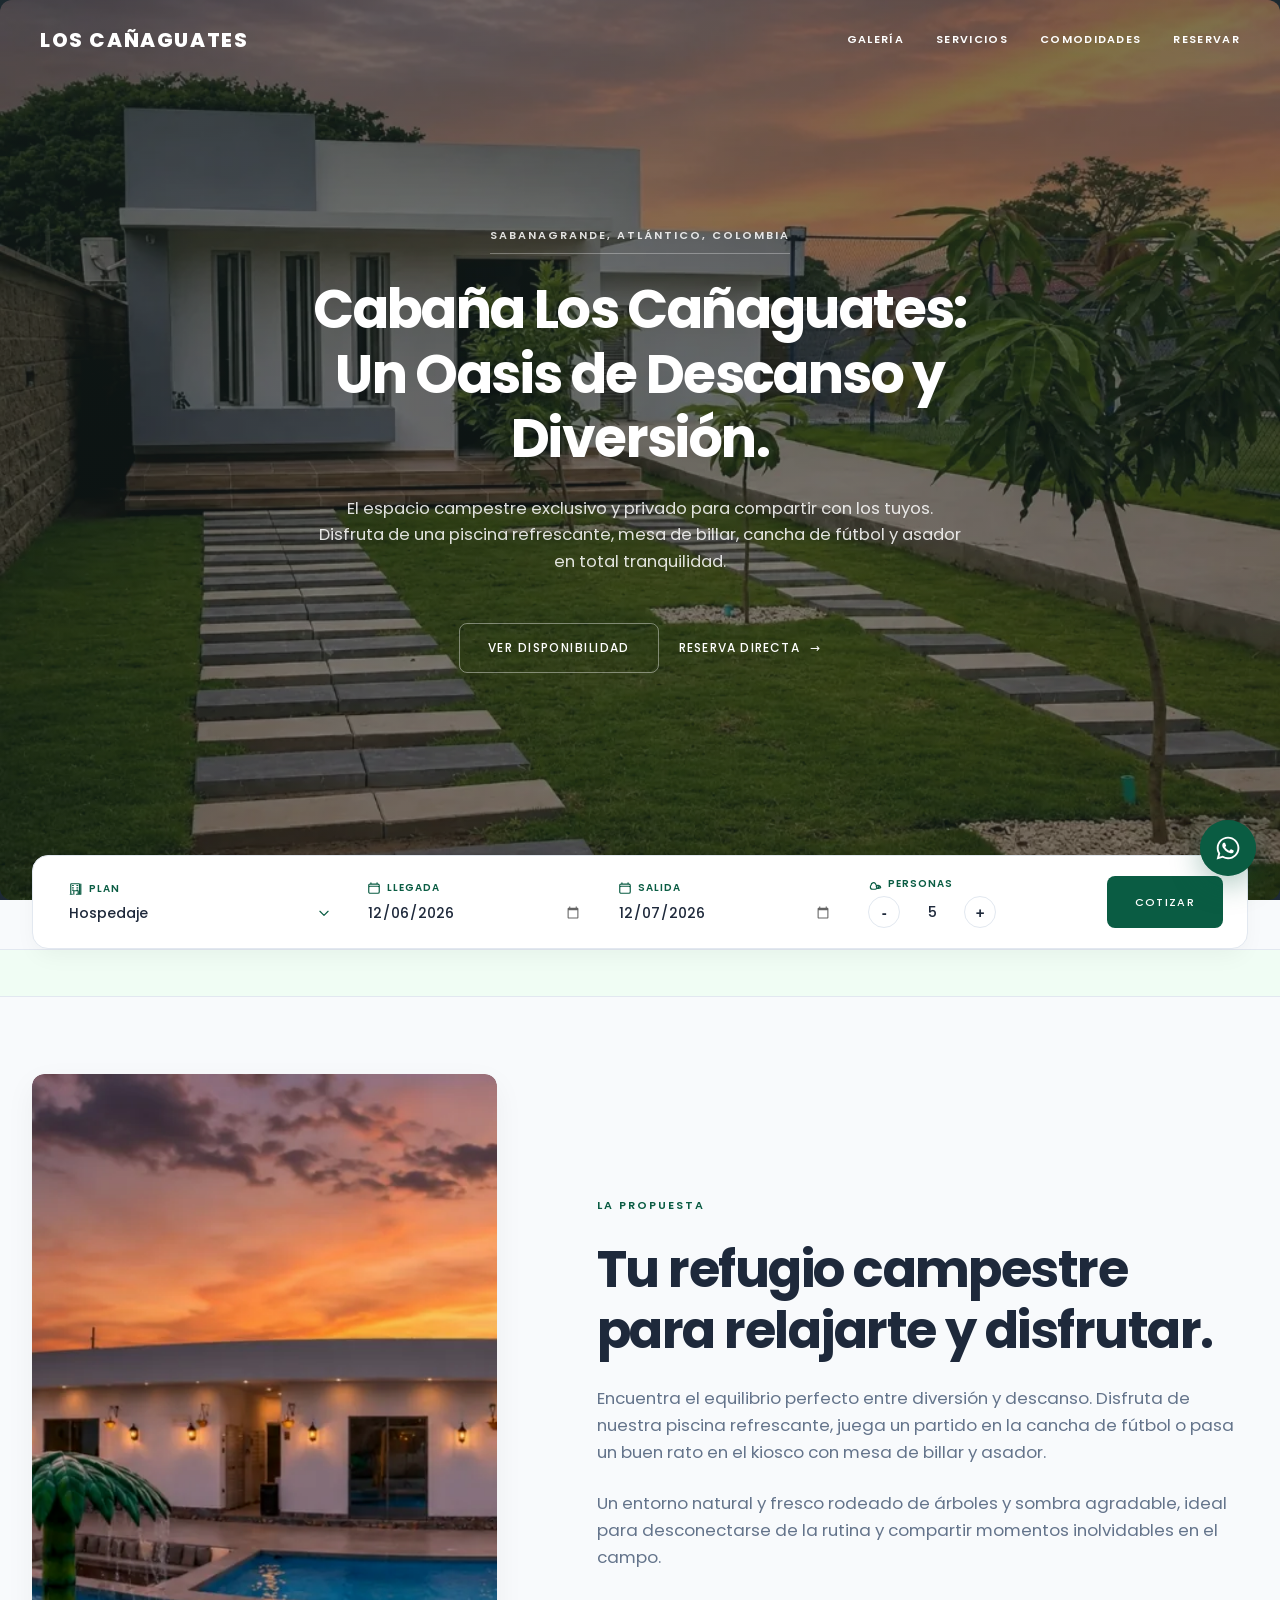
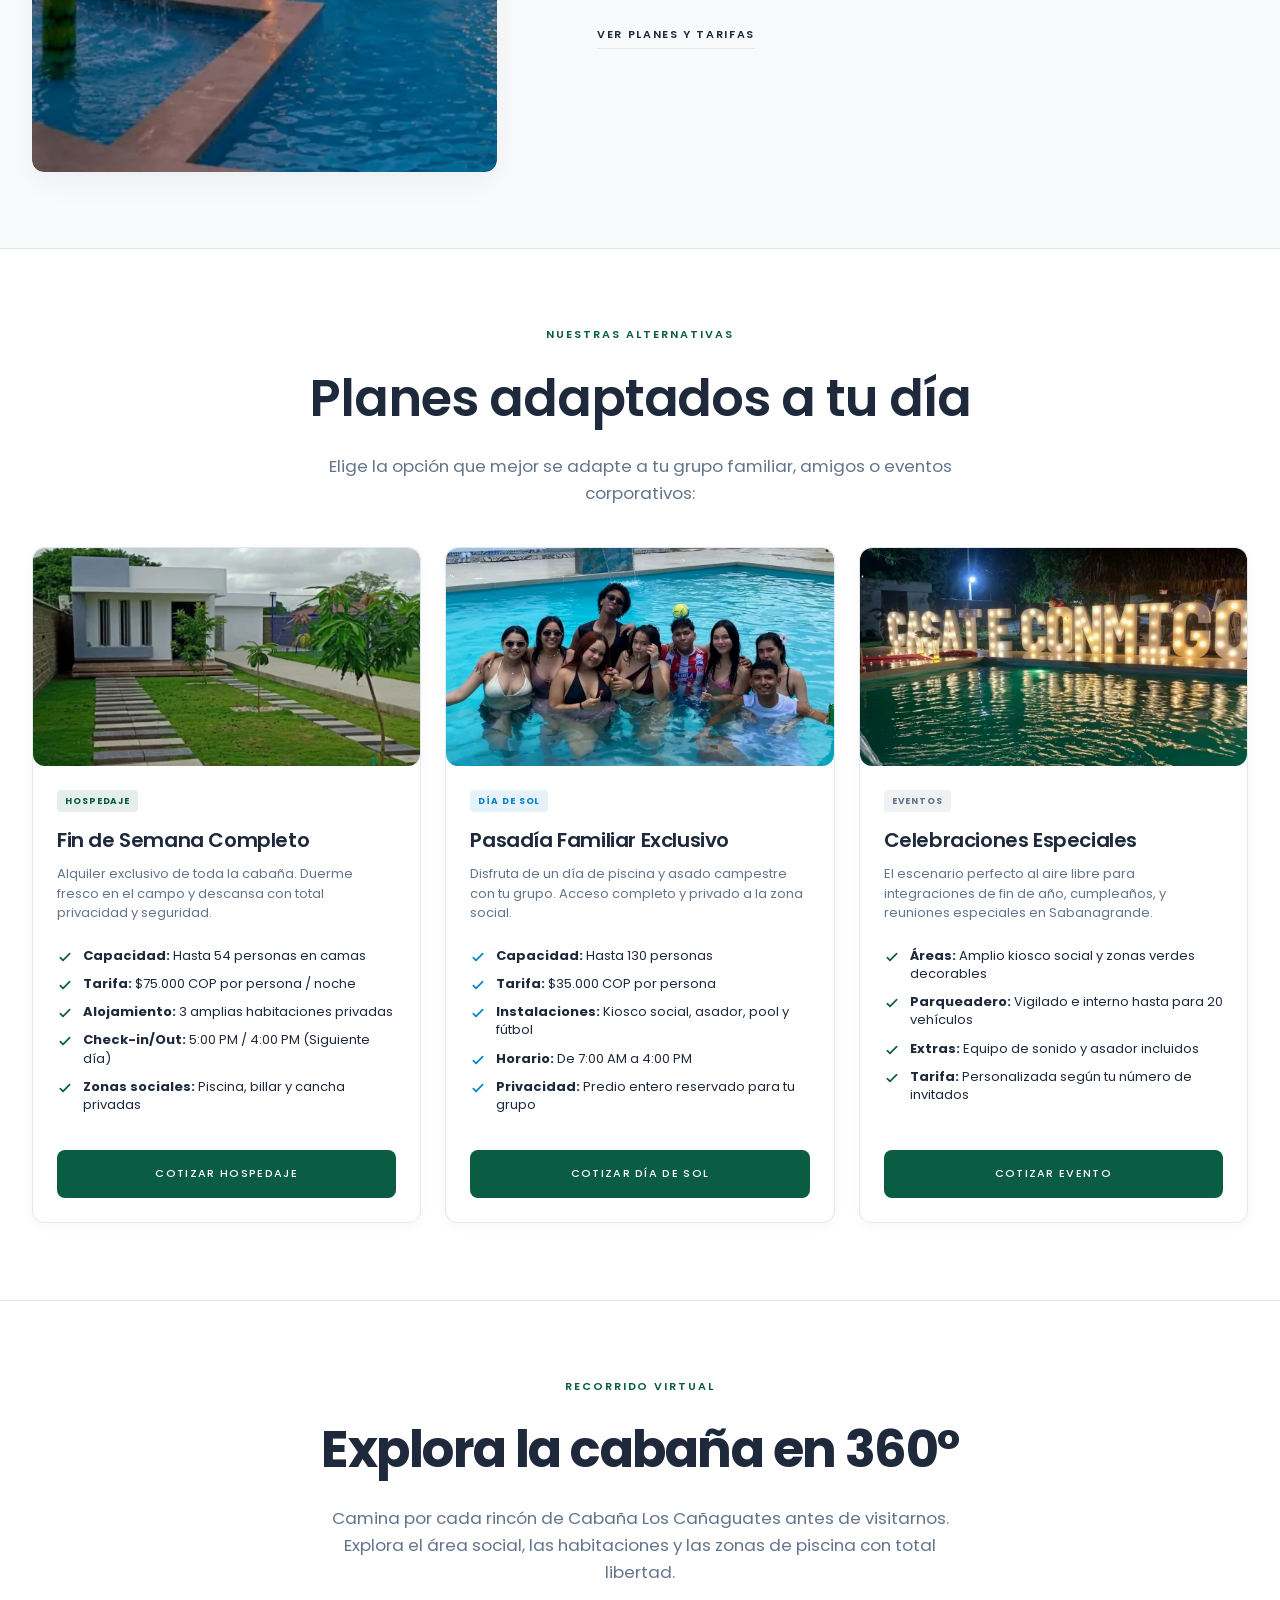
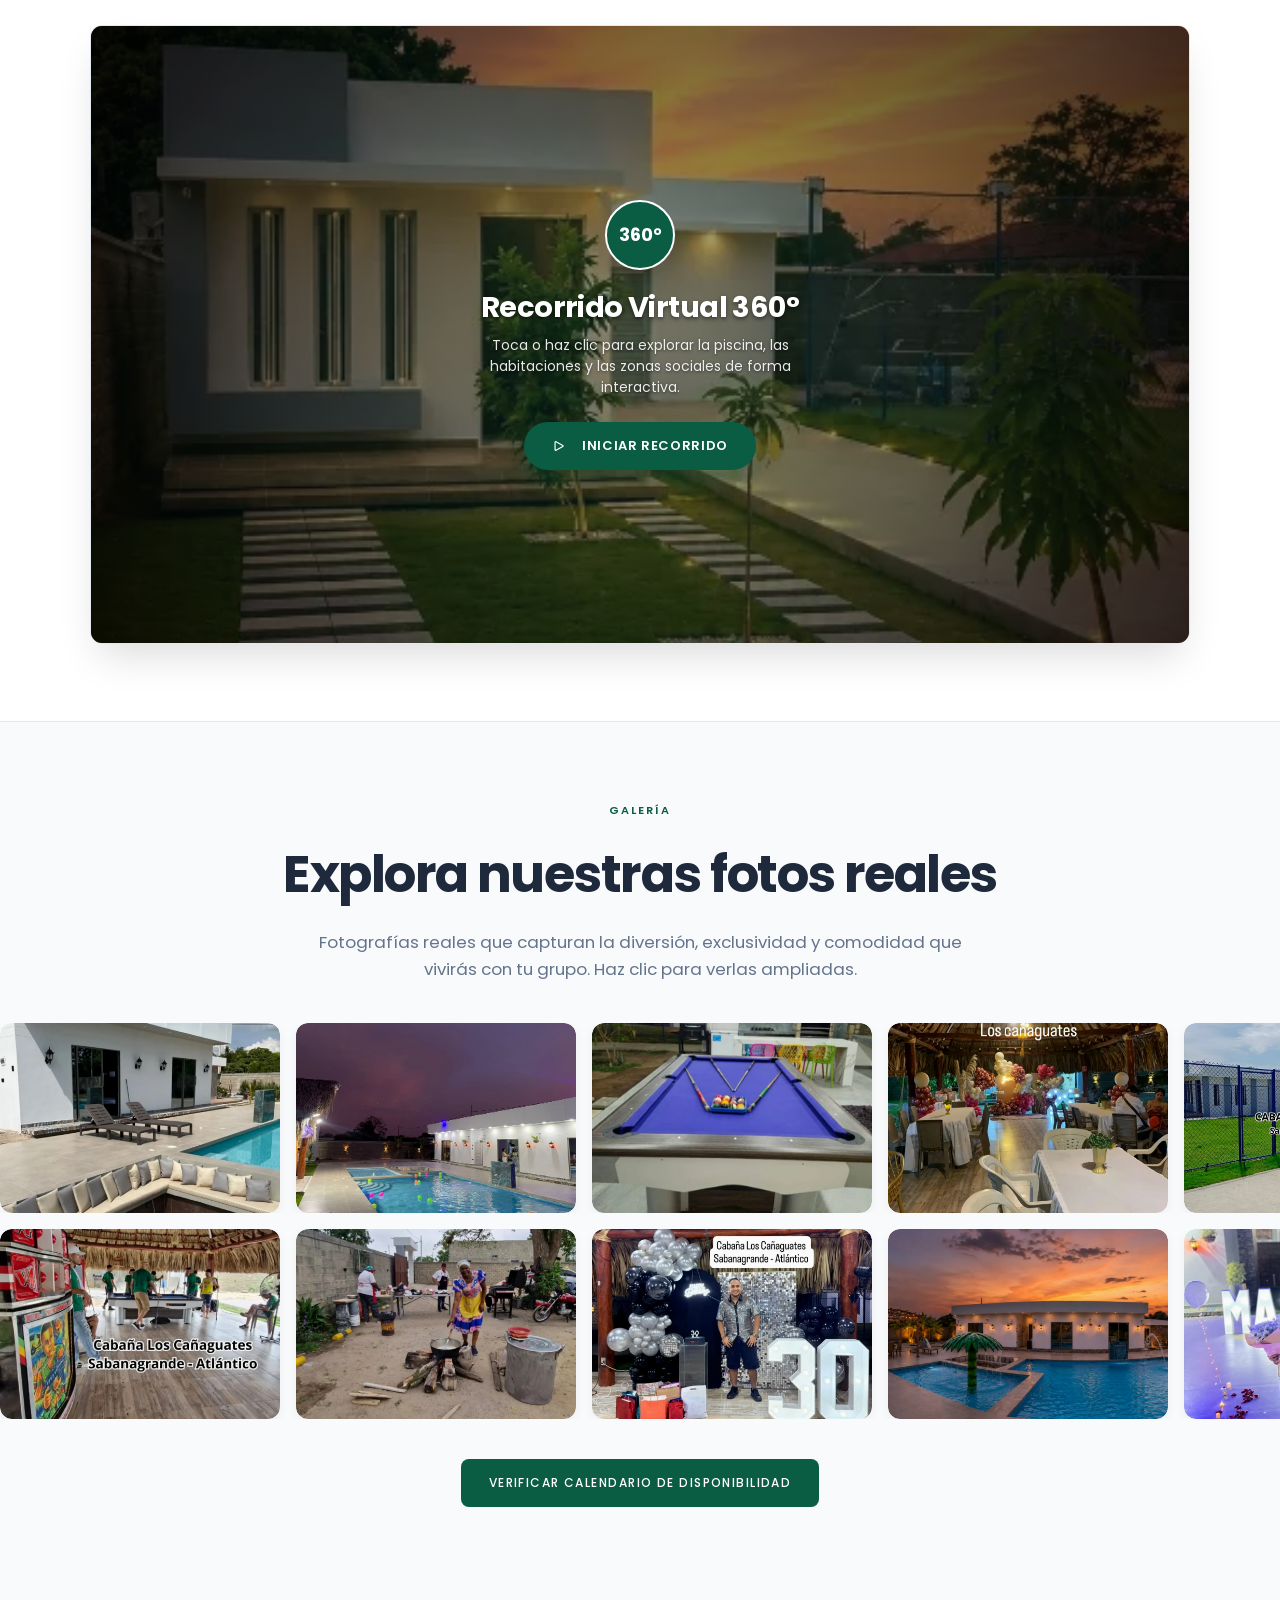
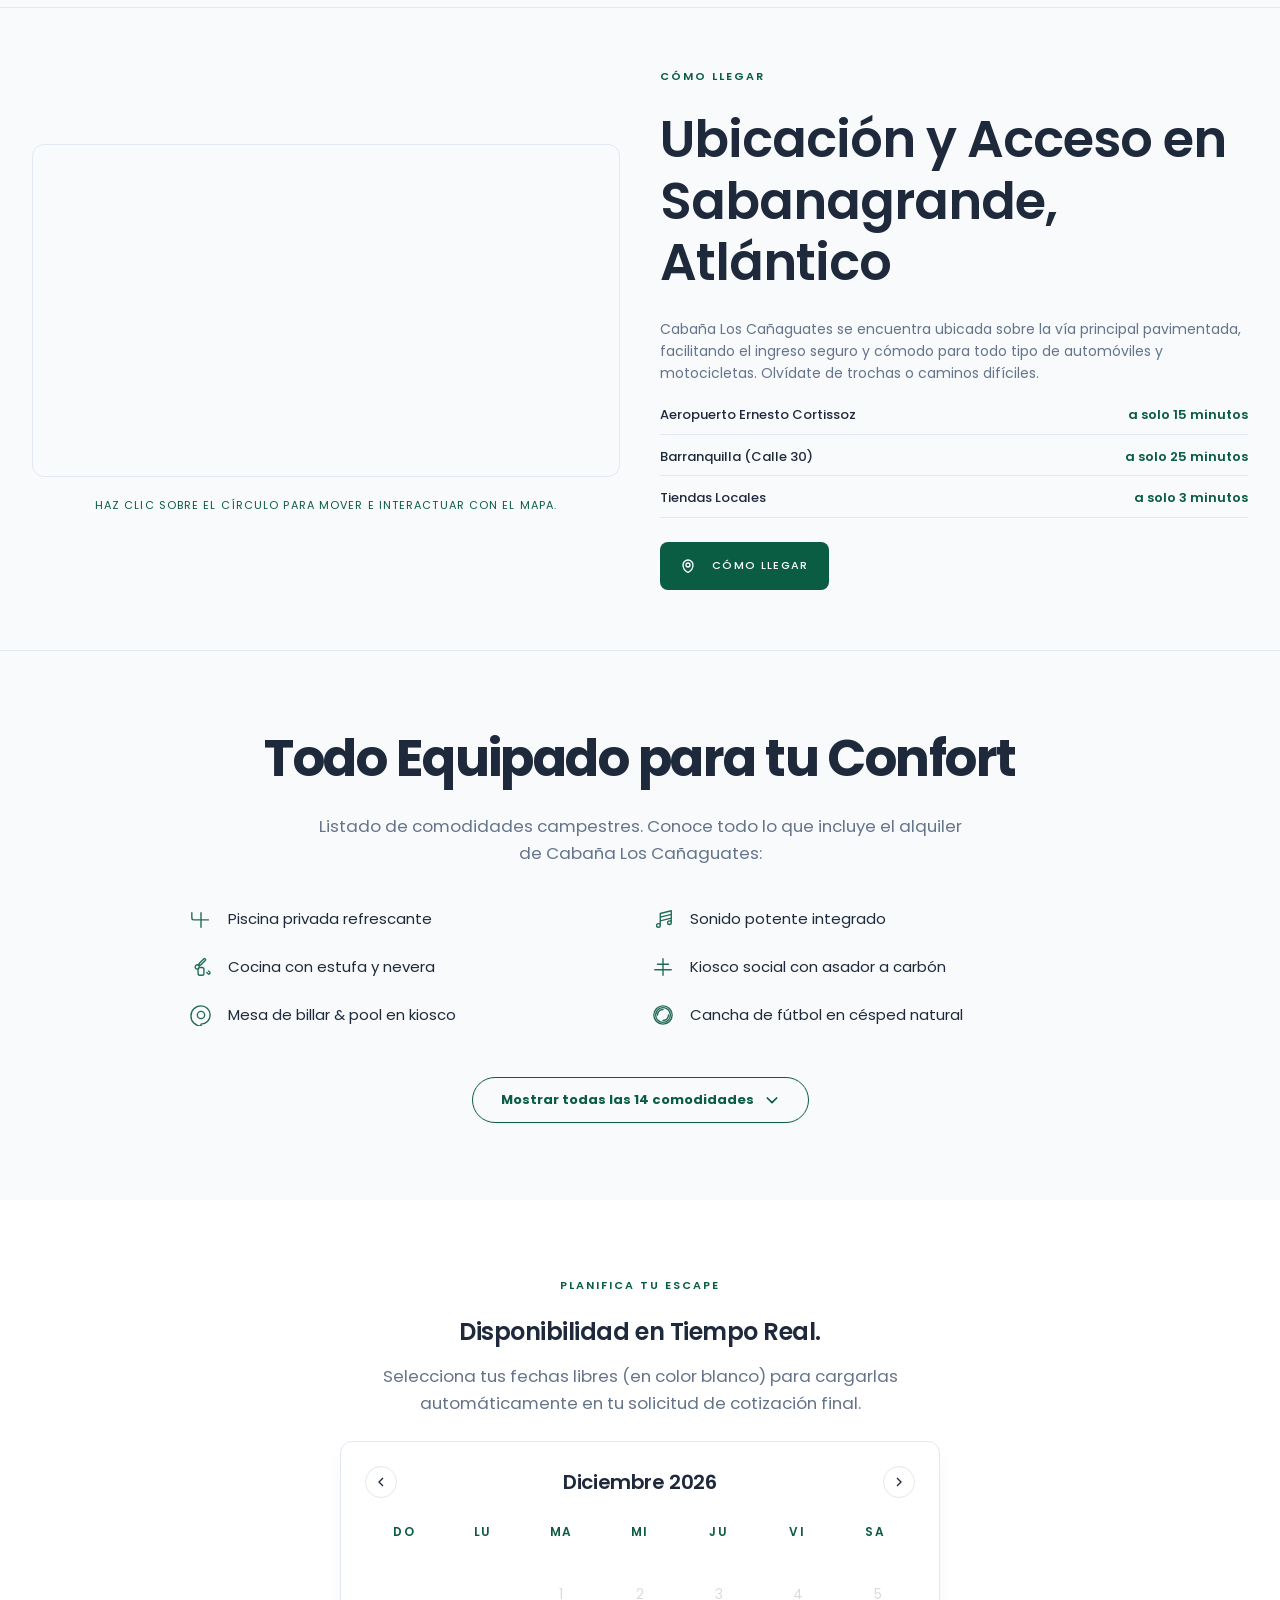
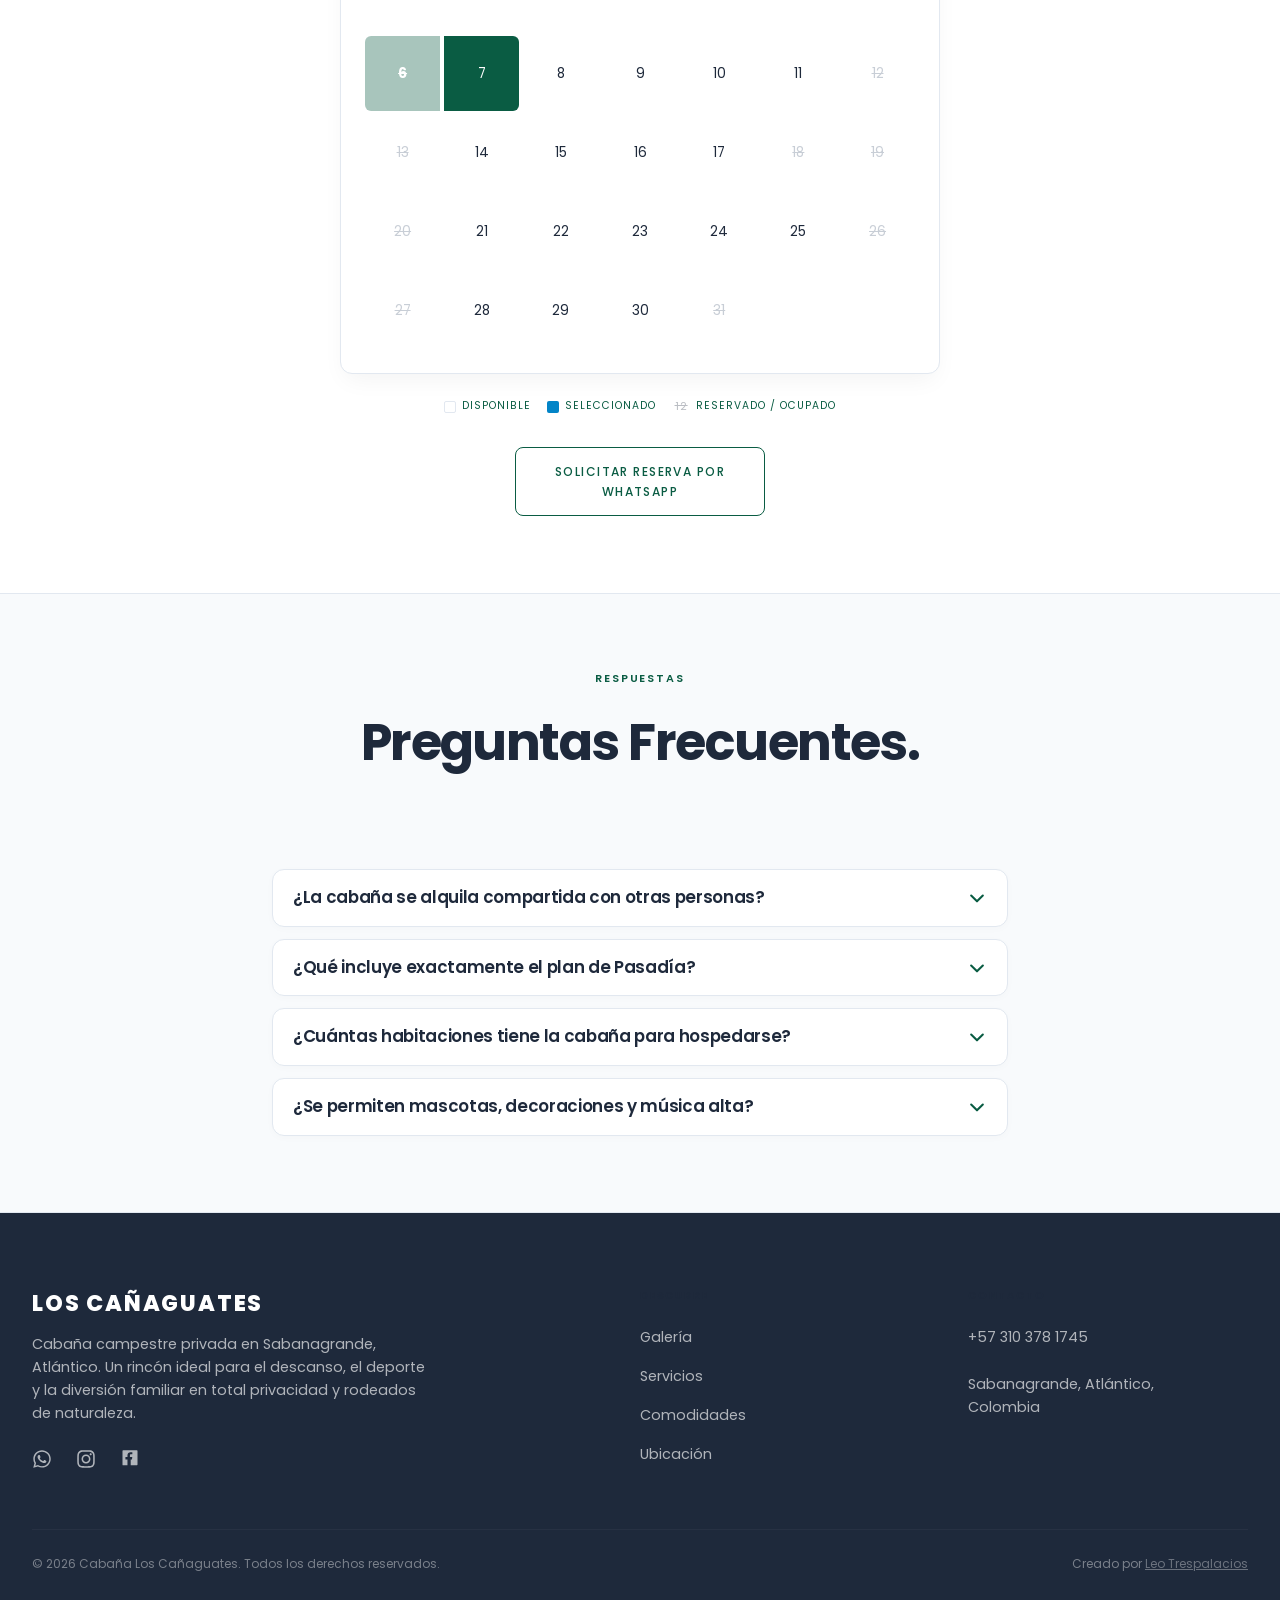
==== commit 62727fed: "merge: resolver conflictos de fusion en index.html" ====
--- a/index.html
+++ b/index.html
@@ -379,7 +379,7 @@
                   viewBox="0 0 24 24" stroke="currentColor" stroke-width="2.5">
                   <path stroke-linecap="round" stroke-linejoin="round" d="M5 13l4 4L19 7" />
                 </svg>
-                <span><strong>Parqueadero:</strong> Vigilado e interno para 20 vehículos</span>
+                <span><strong>Parqueadero:</strong> Vigilado e interno hasta para 20 vehículos</span>
               </li>
               <li>
                 <svg class="bullet-icon bullet-icon-green" xmlns="http://www.w3.org/2000/svg" fill="none"
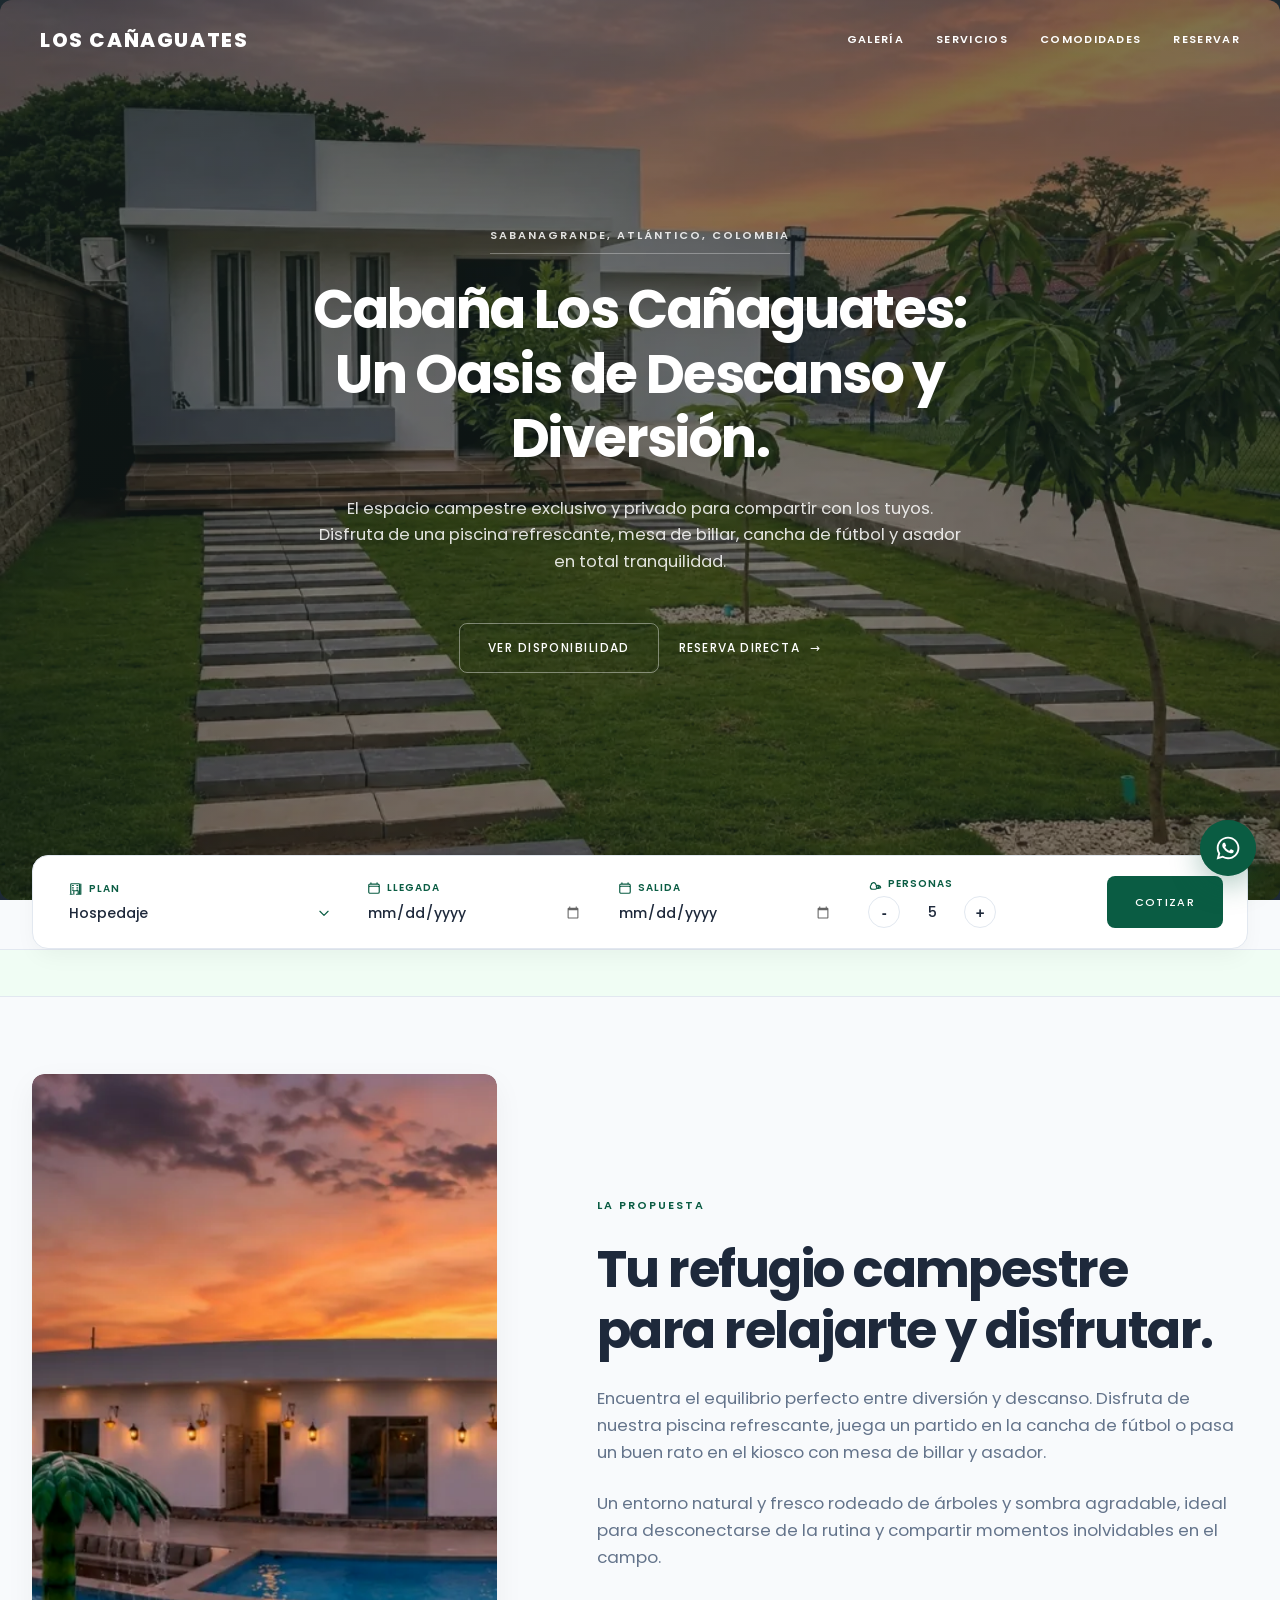
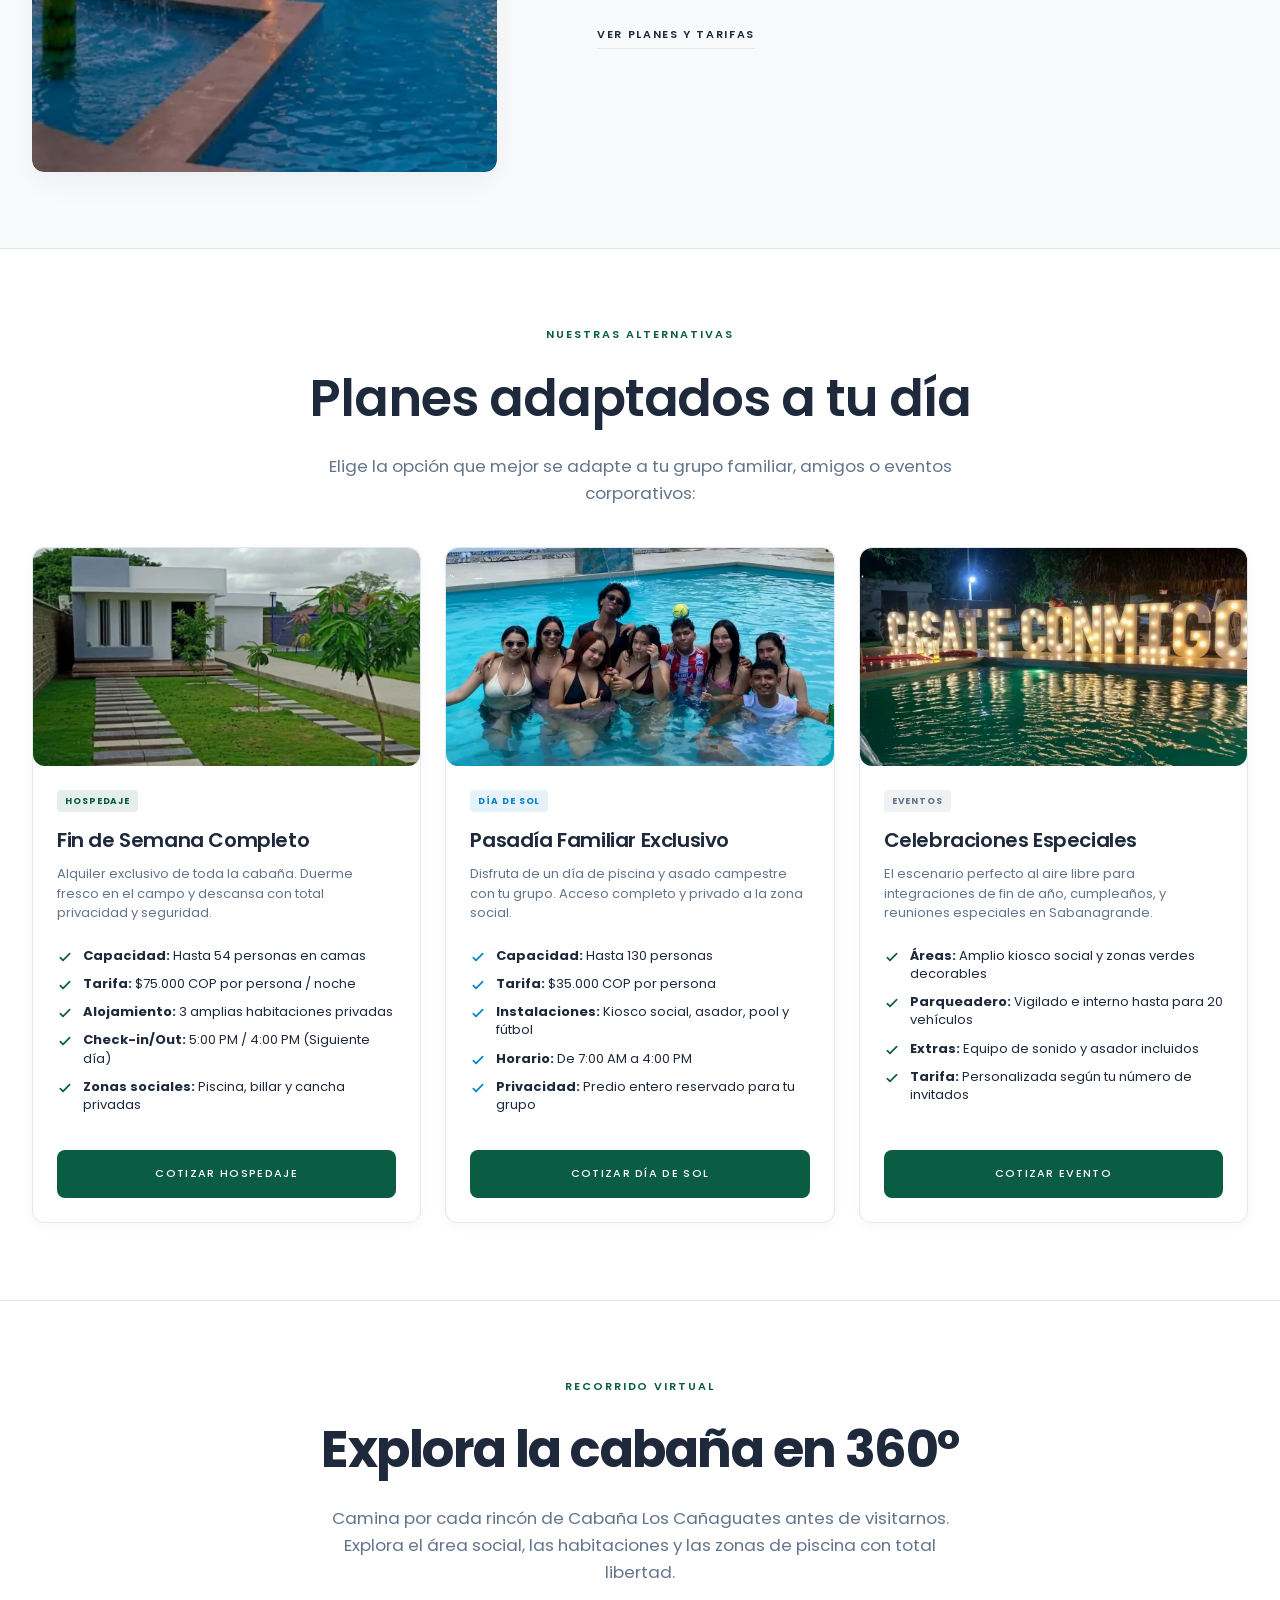
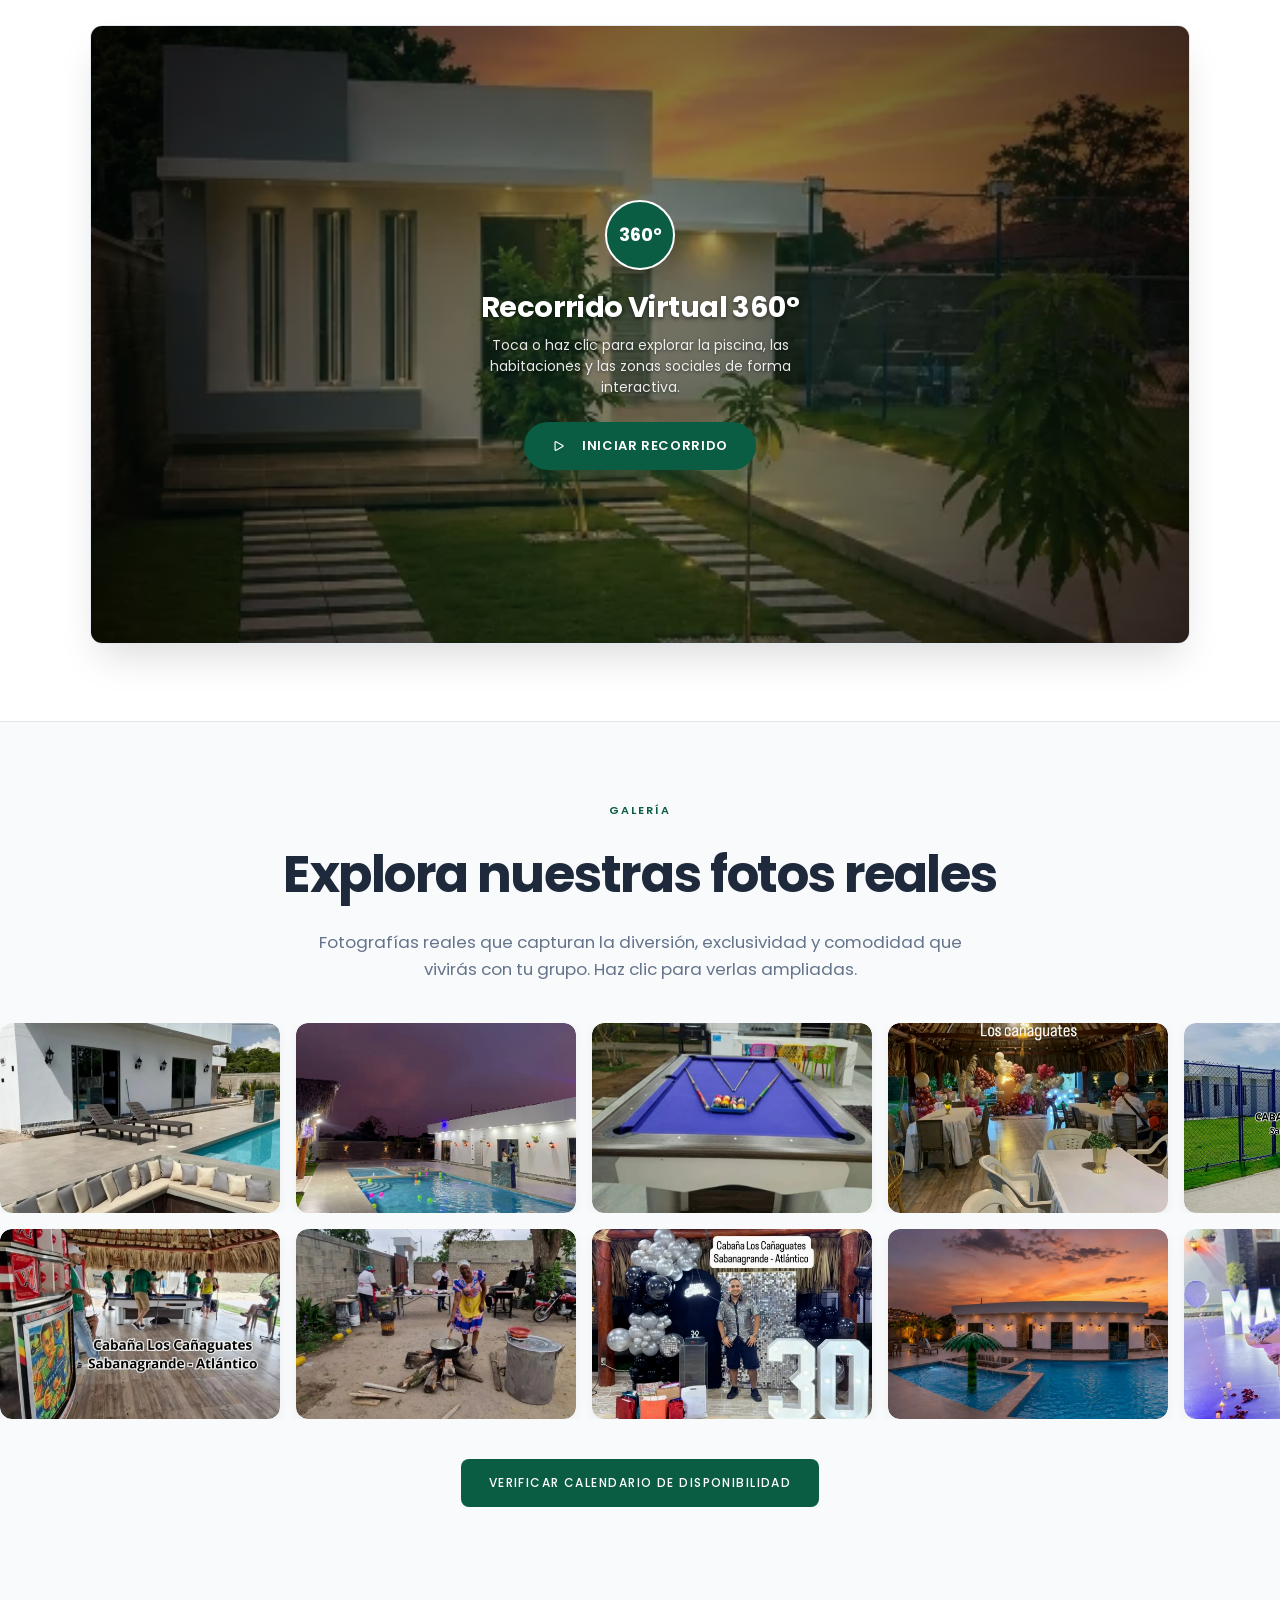
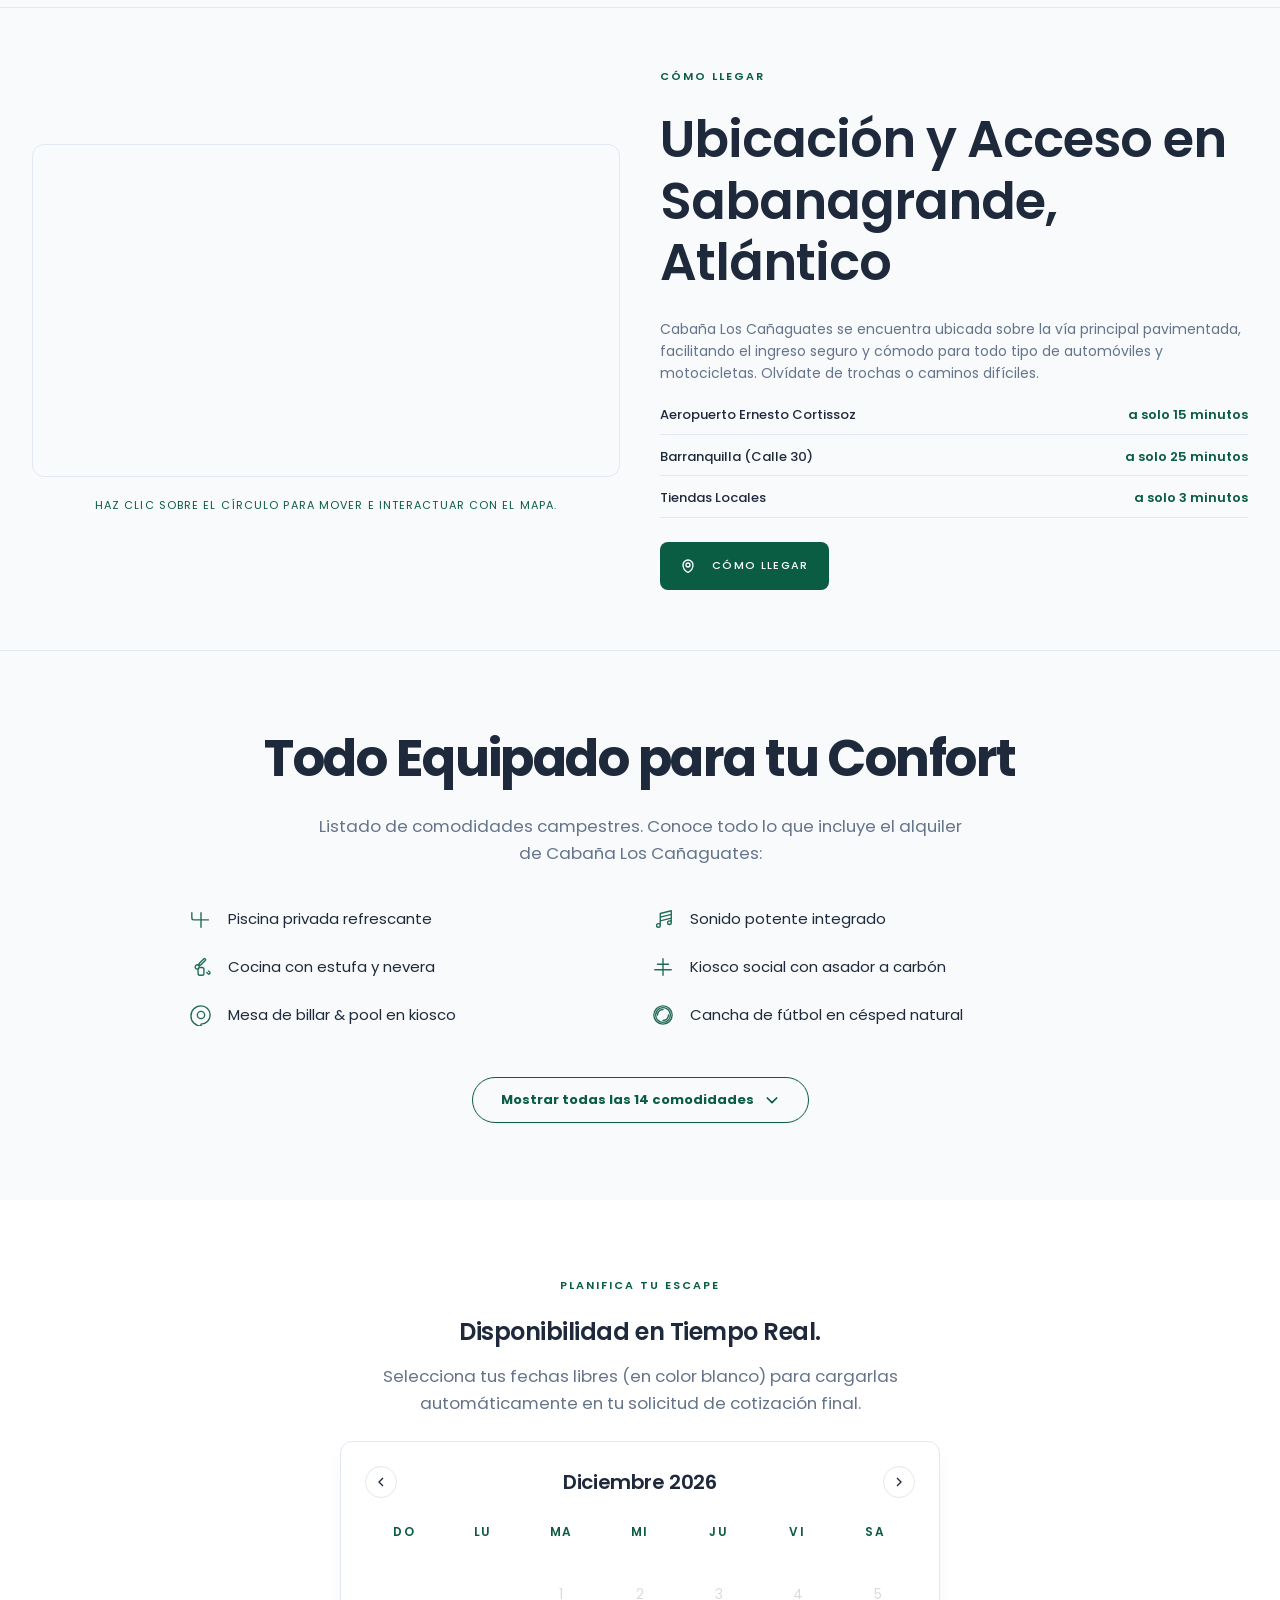
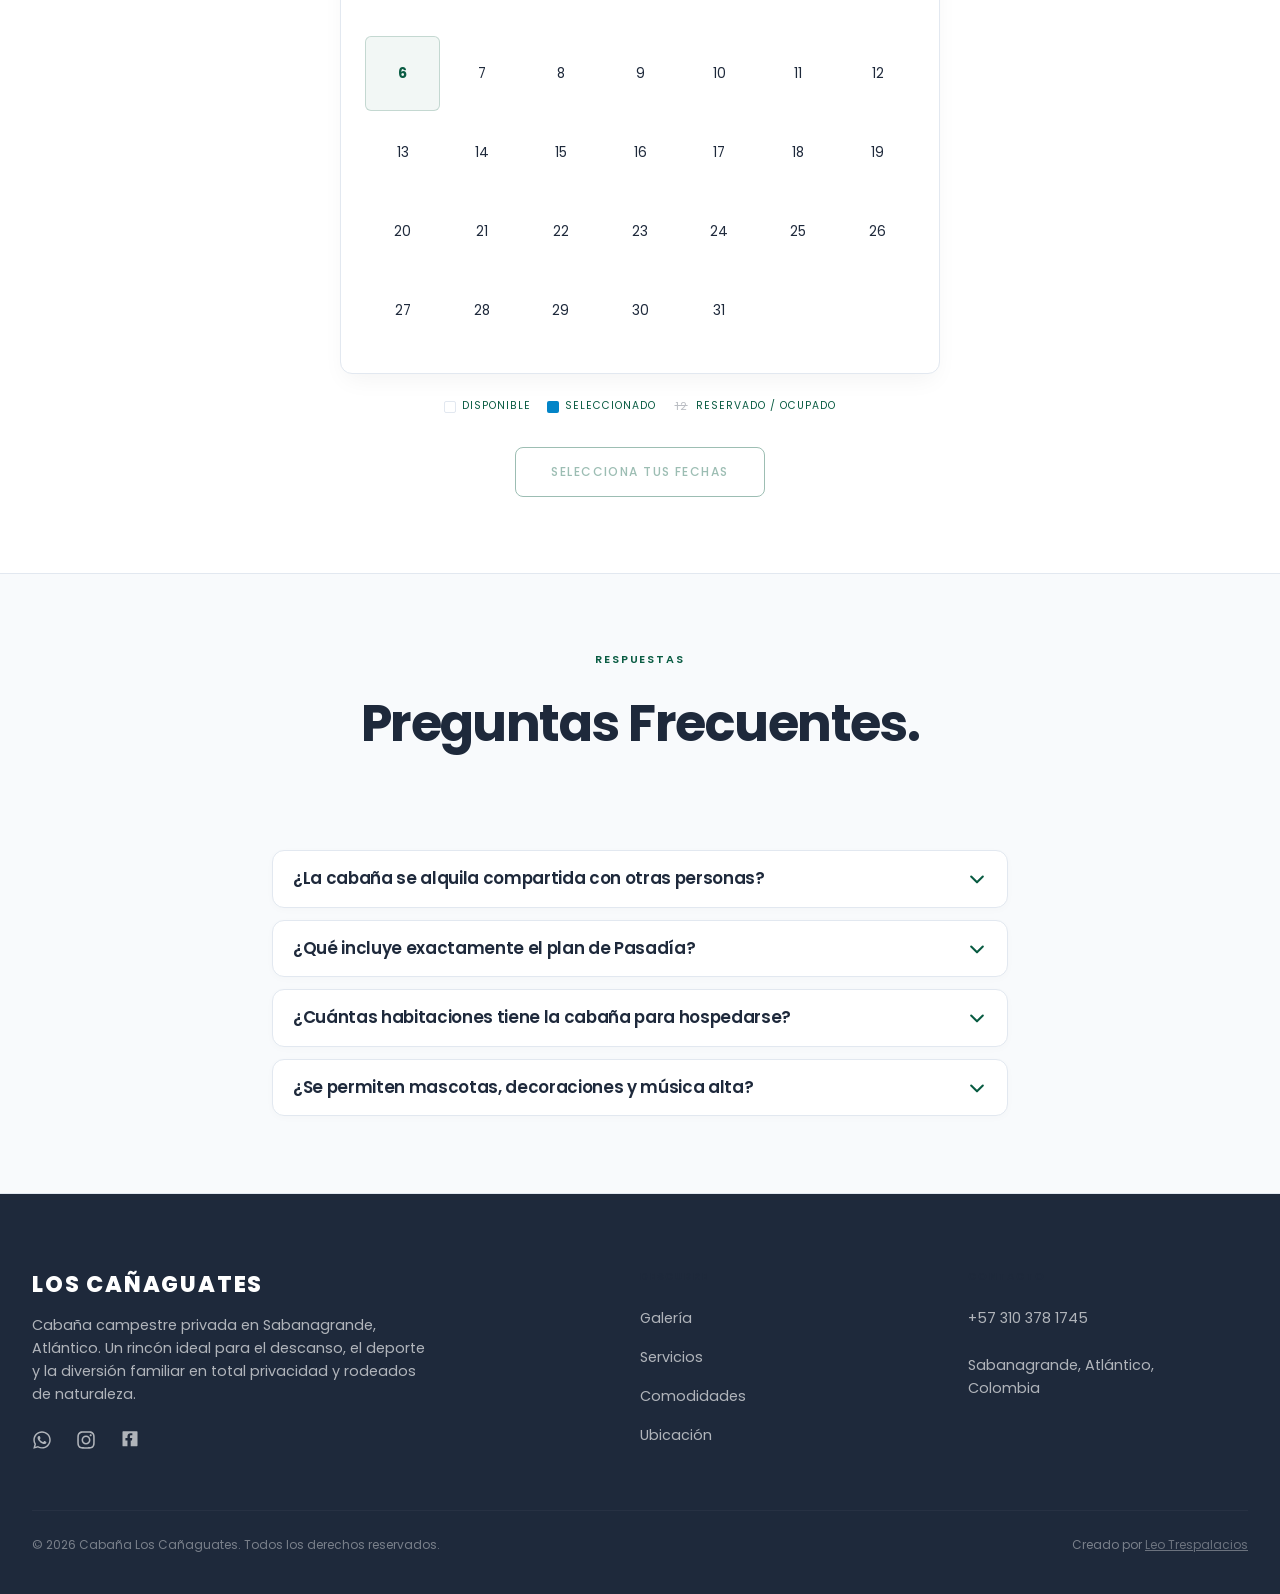
==== commit 6eb6b733: "Actualizar ubicación y mapa de la cabaña" ====
--- a/index.html
+++ b/index.html
@@ -526,9 +526,9 @@
         <div class="map-iframe-column">
           <div class="tour-iframe-wrapper">
             <iframe
-              src="https://www.google.com/maps/embed?pb=!1m18!1m12!1m3!1d15664.205244589903!2d-74.7640473!3d10.7938367!2m3!1f0!2f0!3f0!3m2!1i1024!2i768!4f13.1!3m3!1m2!1s0x8ef42bf8fb5e0ea7%3A0xcad4fe21503c7340!2sSabanagrande%2C%20Atl%C3%A1ntico!5e0!3m2!1ses!2sco!4v1680000000000!5m2!1ses!2sco"
+              src="https://www.google.com/maps/embed?pb=!1m18!1m12!1m3!1d3919.3257623987092!2d-74.77382002520739!3d10.786342759011239!2m3!1f0!2f0!3f0!3m2!1i1024!2i768!4f13.1!3m3!1m2!1s0x8ef5cf630152e49f%3A0x59ba6d40a0504f23!2sCaba%C3%B1a%20Los%20Ca%C3%B1aguates!5e0!3m2!1ses-419!2sco!4v1783357014370!5m2!1ses-419!2sco"
               title="Mapa de ubicación Google Maps" allowfullscreen="" loading="lazy"
-              referrerpolicy="no-referrer-when-downgrade" frameborder="0"></iframe>
+              referrerpolicy="strict-origin-when-cross-origin" style="border:0;" frameborder="0"></iframe>
           </div>
           <p class="tour-hint">Haz clic sobre el círculo para mover e interactuar con el mapa.</p>
         </div>
@@ -557,7 +557,7 @@
           </div>
 
           <div class="map-actions-wrapper">
-            <a href="https://www.google.com/maps/dir/?api=1&destination=10.7938,-74.7570" target="_blank"
+            <a href="https://maps.app.goo.gl/MyrNQEQq6dgSLovF8" target="_blank"
               class="btn btn-solid btn-green-bg map-action-btn">
               <svg xmlns="http://www.w3.org/2000/svg" fill="none" viewBox="0 0 24 24" stroke-width="2"
                 stroke="currentColor" style="width: 16px; height: 16px; margin-right: 6px;">
